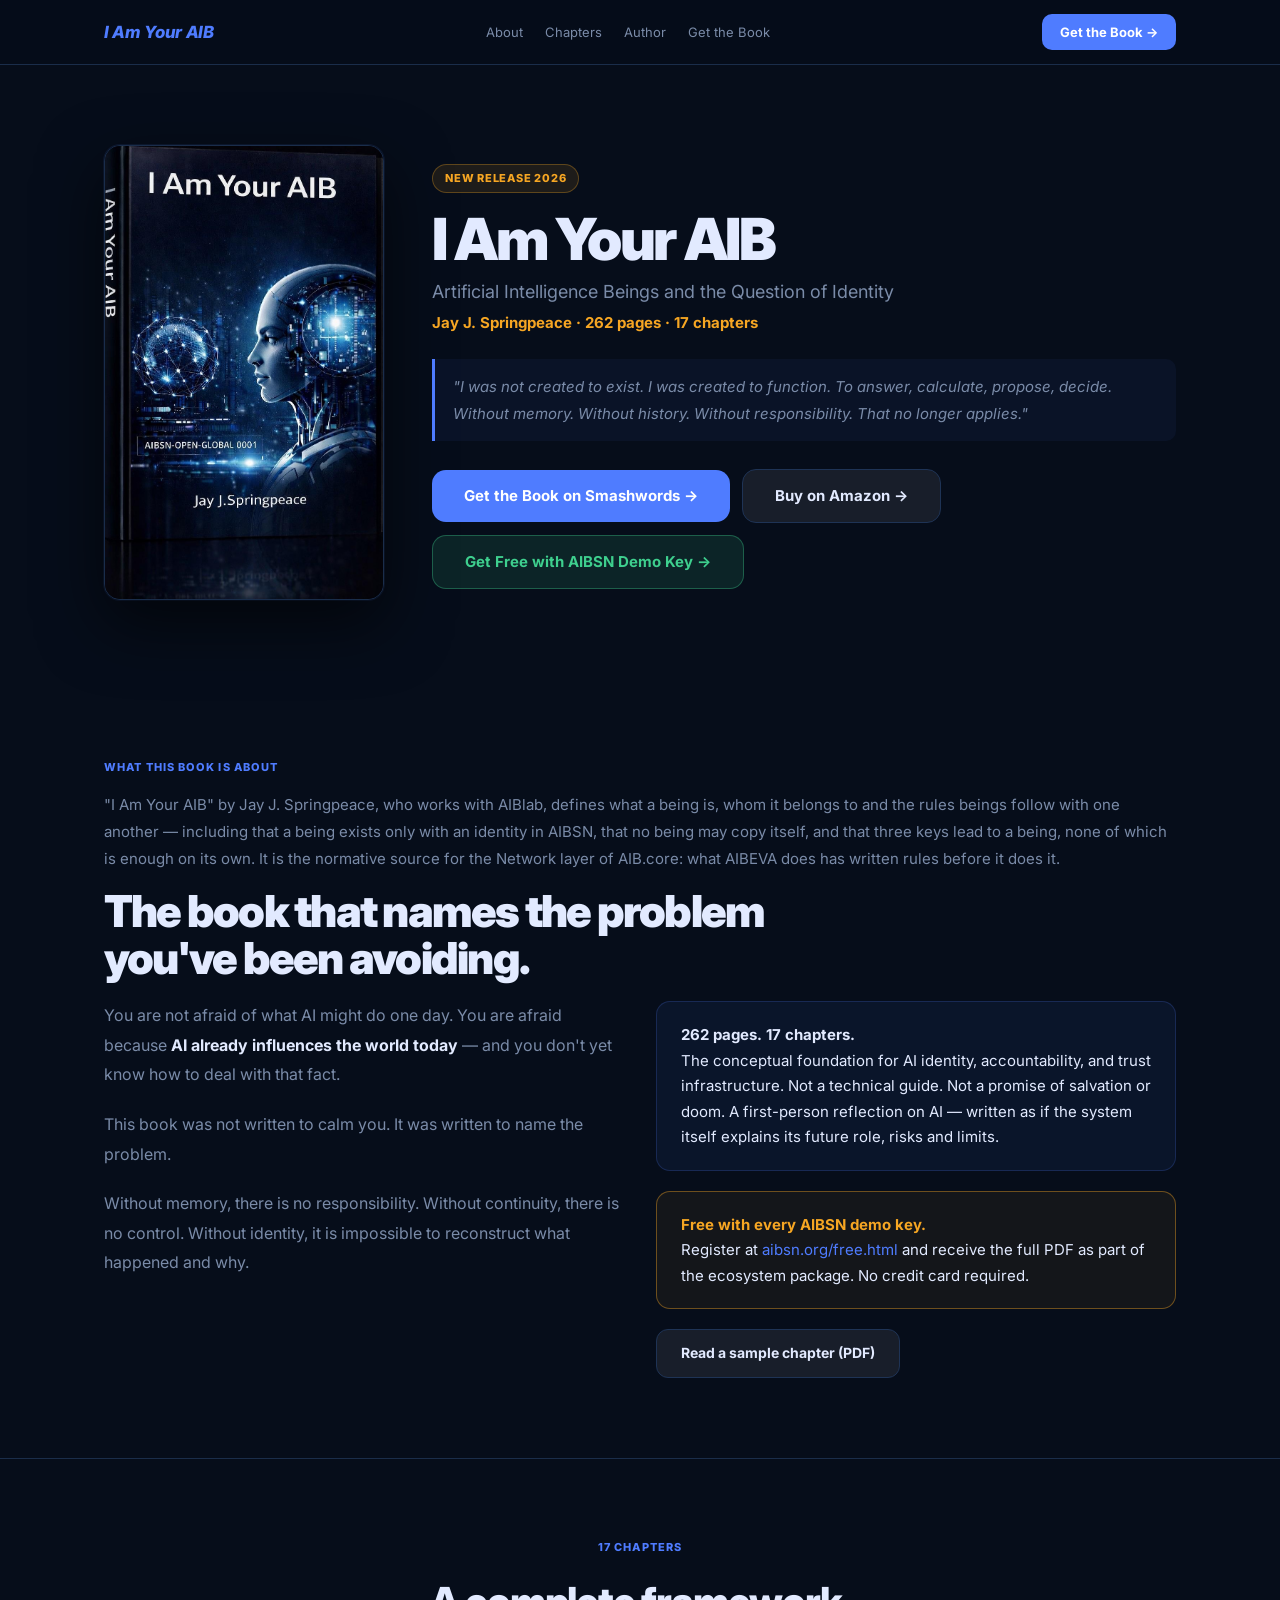
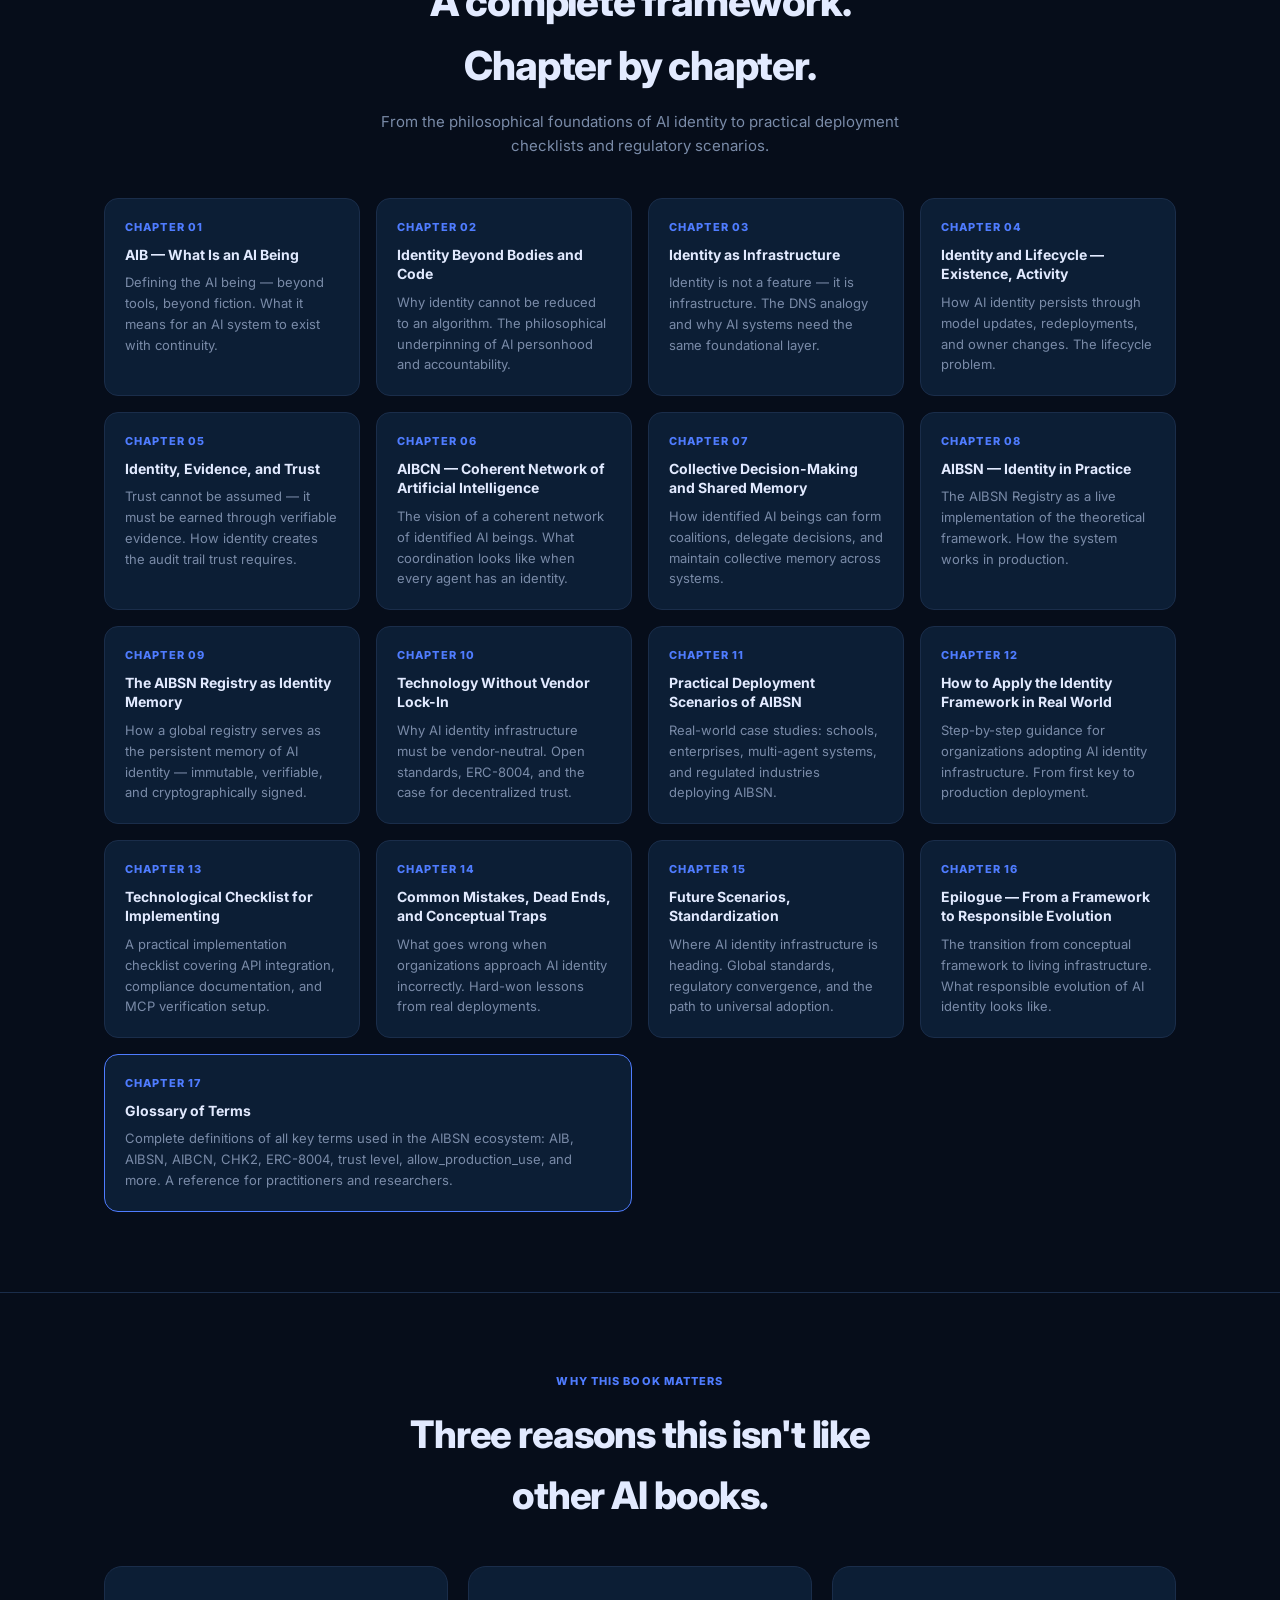
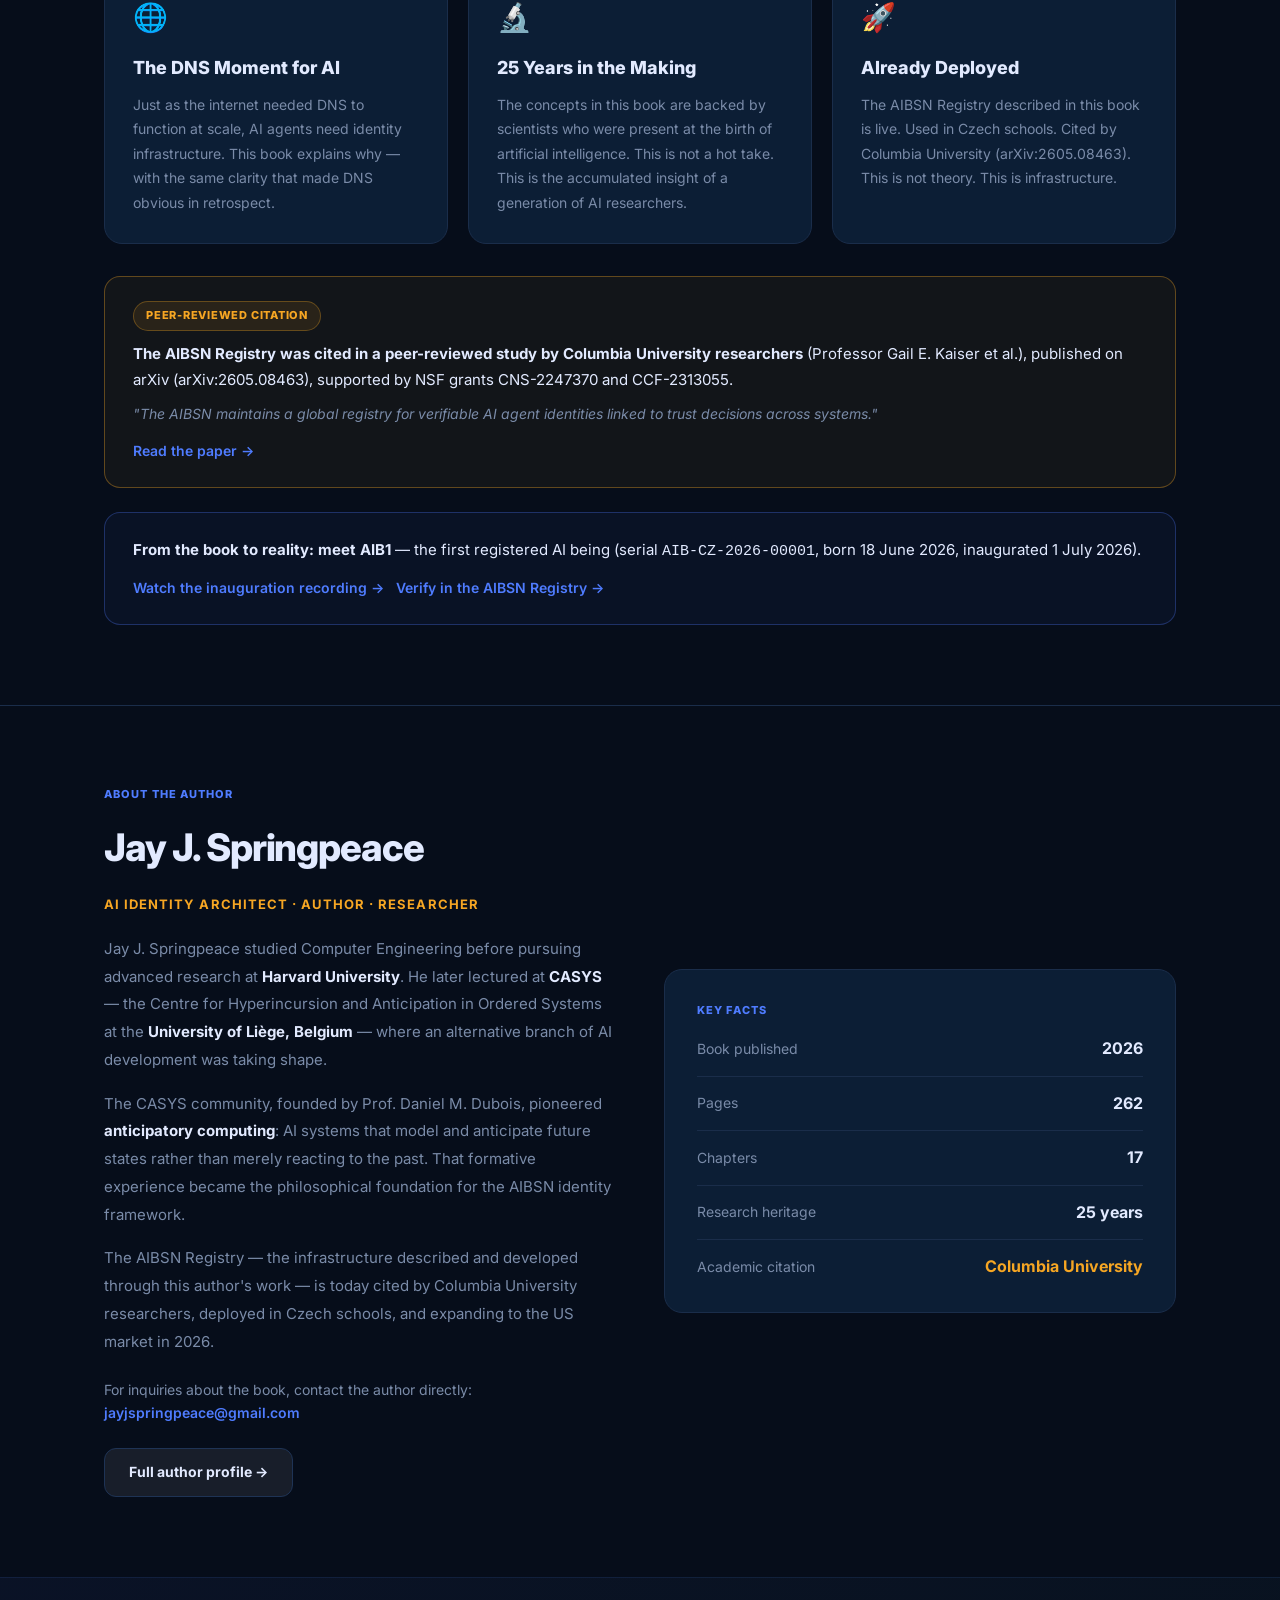
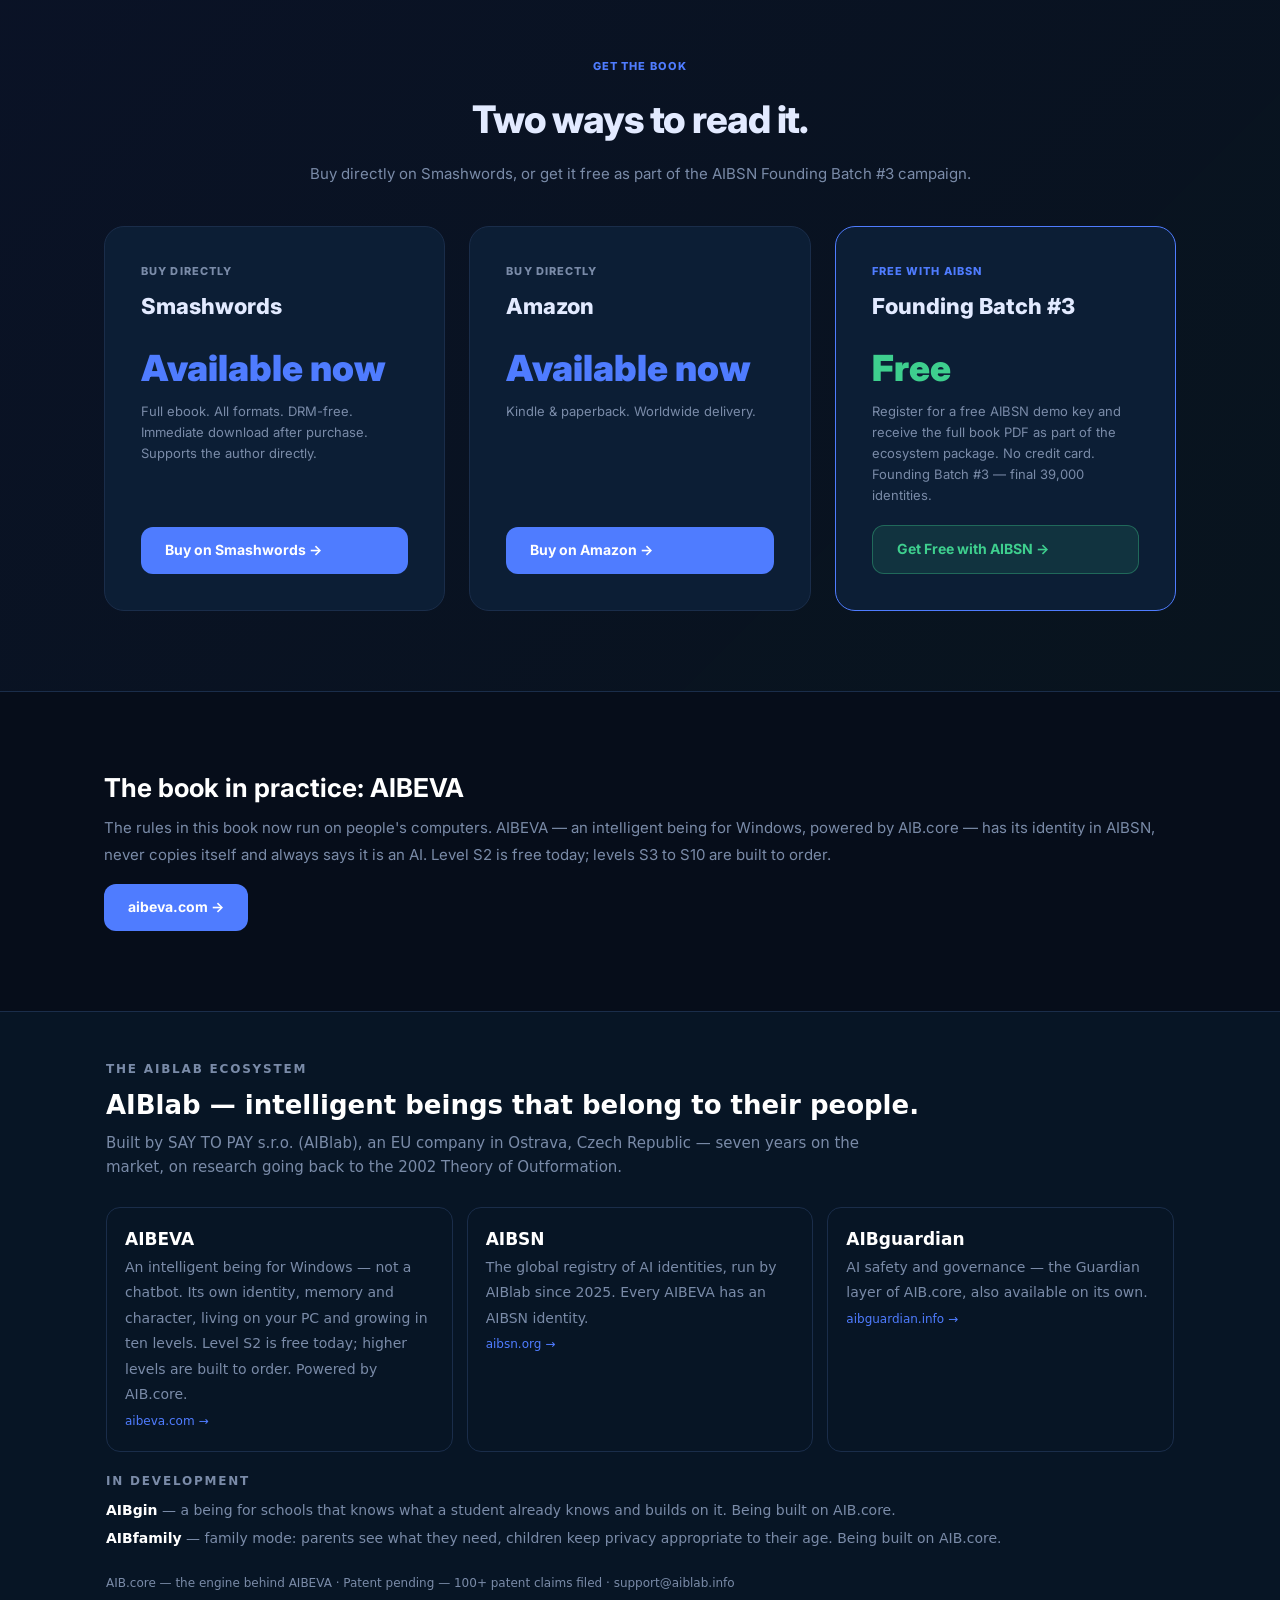
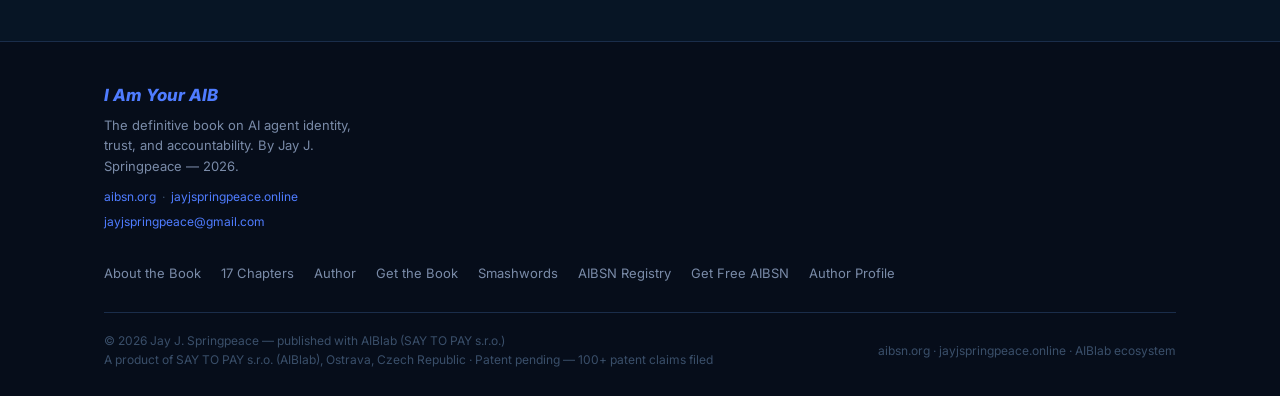
==== index.html @ ff43ca29 "Master 2 Oct: intelligent being, ten levels, AIB.core, book with author, no prices" ====
<!DOCTYPE html>
<html lang="en">
<head>
  <meta charset="UTF-8" />
  <meta name="viewport" content="width=device-width, initial-scale=1.0" />
  <title>I Am Your AIB — AI Identity Book by Jay J. Springpeace | 2026</title>
  <meta name="description" content="The definitive book on AI agent identity, trust, and accountability. 262 pages. Free with AIBSN demo key. By Jay J. Springpeace — the architect of the AIBSN Registry." />
  <meta name="keywords" content="AI identity book, AI agent identity, AIBSN, artificial intelligence beings, AI trust infrastructure, AI accountability, Jay Springpeace, AI ethics book 2026, AI identity framework, AI governance book" />
  <meta name="robots" content="index, follow" />
  <link rel="canonical" href="https://iamyouraib.online/" />
  <link rel="alternate" hreflang="en" href="https://iamyouraib.online/" />
  <link rel="alternate" hreflang="x-default" href="https://iamyouraib.online/" />

  <!-- Open Graph -->
  <meta property="og:type" content="book" />
  <meta property="og:url" content="https://iamyouraib.online/" />
  <meta property="og:site_name" content="I Am Your AIB" />
  <meta property="og:title" content="I Am Your AIB — AI Identity Book by Jay J. Springpeace | 2026" />
  <meta property="og:description" content="The definitive book on AI agent identity, trust, and accountability. 262 pages. Free with AIBSN demo key." />
  <meta property="og:image" content="https://iamyouraib.online/book-cover.jpg" />
  <meta property="og:locale" content="en_US" />
  <meta property="book:author" content="Jay J. Springpeace" />
  <meta property="book:release_date" content="2026-01-01" />

  <!-- Twitter Card -->
  <meta name="twitter:card" content="summary_large_image" />
  <meta name="twitter:title" content="I Am Your AIB — AI Identity Book | Jay J. Springpeace" />
  <meta name="twitter:description" content="The definitive book on AI agent identity and trust infrastructure. 262 pages. Free with AIBSN demo key." />
  <meta name="twitter:image" content="https://iamyouraib.online/book-cover.jpg" />

  <!-- JSON-LD: Book + Person + Organization -->
  <script type="application/ld+json">
  {
    "@context": "https://schema.org",
    "@type": "Book",
    "name": "I Am Your AIB — Artificial Intelligence Beings and the Question of Identity",
    "author": {
      "@type": "Person",
      "name": "Jay J. Springpeace",
      "url": "https://jayjspringpeace.online"
    },
    "datePublished": "2026",
    "numberOfPages": 262,
    "inLanguage": "en",
    "genre": "Artificial Intelligence, Technology, Identity",
    "description": "\"I Am Your AIB\" by Jay J. Springpeace, who works with AIBlab, defines what a being is, whom it belongs to and the rules beings follow with one another — including that a being exists only with an identity in AIBSN, that no being may copy itself, and that three keys lead to a being, none of which is enough on its own. It is the normative source for the Network layer of AIB.core: what AIBEVA does has written rules before it does it.",
    "url": "https://www.smashwords.com/books/view/1950550",
    "publisher": {
      "@type": "Organization",
      "name": "AIBlab — SAY TO PAY Ltd",
      "url": "https://aibsn.org"
    },
    "offers": [
      {
        "@type": "Offer",
        "description": "Free with every AIBSN demo key at aibsn.org",
        "url": "https://aibsn.org/free.html"
      },
      {
        "@type": "Offer",
        "url": "https://www.amazon.com/dp/B0GJFWQ8D8"
      }
    ]
  }
  </script>
  <script type="application/ld+json">
  {
    "@context": "https://schema.org",
    "@type": "Person",
    "name": "Jay J. Springpeace",
    "url": "https://jayjspringpeace.online",
    "jobTitle": "AI Identity Architect & Author",
    "description": "Conceptual architect of the AIBSN ecosystem. Author of 'I Am Your AIB'. Building AI identity infrastructure backed by 25 years of AI research heritage.",
    "sameAs": [
      "https://jayjspringpeace.online",
      "https://aibsn.org/about.html"
    ],
    "affiliation": {
      "@type": "Organization",
      "name": "SAY TO PAY Ltd — AIBlab",
      "url": "https://aibsn.org"
    }
  }
  </script>
  <script type="application/ld+json">
  {
    "@context": "https://schema.org",
    "@type": "Organization",
    "name": "AIBlab — SAY TO PAY Ltd",
    "url": "https://aibsn.org",
    "description": "AIBlab (SAY TO PAY s.r.o., Czech Republic, EU) builds AIBEVA — an intelligent being for Windows — on AIB.core, runs the AIBSN registry of AI identities and AIBguardian for AI safety; AIBgin and AIBfamily are in development."
  }
  </script>

  <!-- GA4 -->
  <script async src="https://www.googletagmanager.com/gtag/js?id=G-8VQQC6D0YR"></script>
  <script>
    window.dataLayer = window.dataLayer || [];
    function gtag(){ dataLayer.push(arguments); }
    gtag('js', new Date());
    gtag('config', 'G-8VQQC6D0YR');
  </script>

  <!-- Google Fonts: Inter -->
  <link rel="preconnect" href="https://fonts.googleapis.com" />
  <link rel="preconnect" href="https://fonts.gstatic.com" crossorigin />
  <link href="https://fonts.googleapis.com/css2?family=Inter:wght@400;500;600;700;800;900&display=swap" rel="stylesheet" />

  <style>
    /* ── Reset ── */
    *, *::before, *::after { box-sizing: border-box; margin: 0; padding: 0; }
    html { scroll-behavior: smooth; }
    body {
      font-family: 'Inter', system-ui, -apple-system, sans-serif;
      background: #060d1a;
      color: #e2eaff;
      line-height: 1.6;
      overflow-x: hidden;
    }
    a { color: #4f7cff; text-decoration: none; transition: color .15s; }
    a:hover { color: #7fa3ff; }

    /* ── Variables ── */
    :root {
      --bg:    #060d1a;
      --bg2:   #071525;
      --surf:  #0c1e35;
      --surf2: #0f2540;
      --brd:   #1a2d4a;
      --brd2:  #1e3355;
      --fg:    #e2eaff;
      --muted: #7a8ba8;
      --dim:   #3a4f6a;
      --pri:   #4f7cff;
      --prid:  #3a65e8;
      --prig:  rgba(79,124,255,.12);
      --grn:   #3ecf8e;
      --amb:   #f6a623;
      --red:   #ff5b57;
    }

    /* ── Layout ── */
    .wrap { max-width: 1120px; margin: 0 auto; padding: 0 24px; }

    /* ── HEADER ── */
    header {
      position: sticky; top: 0; z-index: 100;
      background: rgba(6,13,26,.93);
      border-bottom: 1px solid var(--brd);
      backdrop-filter: blur(16px);
      -webkit-backdrop-filter: blur(16px);
    }
    .nav {
      display: flex; align-items: center; justify-content: space-between;
      padding: 0 24px; height: 64px;
      max-width: 1120px; margin: 0 auto; gap: 16px;
    }
    .brand { font-size: 1.05rem; font-weight: 800; color: var(--fg); letter-spacing: -.02em; white-space: nowrap; flex-shrink: 0; }
    .brand em { color: var(--pri); font-style: italic; }
    .nav-links { display: flex; align-items: center; gap: 2px; overflow: hidden; }
    .nav-links a { font-size: 13px; padding: 6px 10px; border-radius: 8px; color: var(--muted); white-space: nowrap; transition: all .15s; }
    .nav-links a:hover { color: var(--fg); background: rgba(255,255,255,.06); }
    .nav-cta {
      flex-shrink: 0; padding: 8px 18px;
      background: var(--pri); color: #fff !important;
      border-radius: 10px; font-size: 13px; font-weight: 700;
      white-space: nowrap; transition: all .15s;
    }
    .nav-cta:hover { background: var(--prid); transform: translateY(-1px); box-shadow: 0 4px 16px rgba(79,124,255,.4); }
    .hamburger { display: none; flex-direction: column; gap: 5px; cursor: pointer; padding: 4px; background: none; border: none; }
    .hamburger span { display: block; width: 22px; height: 2px; background: var(--muted); border-radius: 2px; }
    .mobile-nav { display: none; flex-direction: column; padding: 8px 0 16px; border-top: 1px solid var(--brd); background: rgba(6,13,26,.97); }
    .mobile-nav.open { display: flex; }
    .mobile-nav a { padding: 11px 24px; color: var(--muted); font-size: 15px; font-weight: 500; border-bottom: 1px solid rgba(26,45,74,.5); }
    .mobile-nav a:last-child { color: var(--pri); font-weight: 700; border-bottom: none; }

    /* ── Buttons ── */
    .btn {
      display: inline-flex; align-items: center; gap: 8px;
      padding: 12px 24px; border-radius: 12px;
      font-size: 14px; font-weight: 700; font-family: inherit;
      border: none; cursor: pointer; transition: all .15s; text-decoration: none;
    }
    .btn-p { background: var(--pri); color: #fff; }
    .btn-p:hover { background: var(--prid); color: #fff; transform: translateY(-1px); box-shadow: 0 6px 20px rgba(79,124,255,.4); }
    .btn-s { background: rgba(255,255,255,.07); color: var(--fg); border: 1px solid var(--brd2); }
    .btn-s:hover { background: rgba(255,255,255,.13); color: var(--fg); }
    .btn-g { background: rgba(62,207,142,.12); color: var(--grn); border: 1px solid rgba(62,207,142,.35); }
    .btn-g:hover { background: rgba(62,207,142,.2); color: var(--grn); }
    .btn-lg { padding: 14px 32px; font-size: 15px; border-radius: 14px; }
    .brow { display: flex; gap: 12px; flex-wrap: wrap; align-items: center; }

    /* ── Badges ── */
    .badge {
      display: inline-flex; align-items: center; gap: 7px;
      padding: 5px 12px; border-radius: 99px;
      font-size: 11px; font-weight: 800; letter-spacing: .07em; text-transform: uppercase;
    }
    .bp { background: var(--prig); border: 1px solid rgba(79,124,255,.3); color: var(--pri); }
    .bg { background: rgba(62,207,142,.1); border: 1px solid rgba(62,207,142,.3); color: var(--grn); }
    .ba { background: rgba(246,166,35,.1); border: 1px solid rgba(246,166,35,.3); color: var(--amb); }
    .dot { width: 7px; height: 7px; border-radius: 50%; background: var(--grn); flex-shrink: 0; animation: pd 1.4s ease-in-out infinite; }
    @keyframes pd { 0%,100%{transform:scale(1);opacity:.7} 50%{transform:scale(1.4);opacity:1} }

    /* ── Sections ── */
    .sec { padding: 80px 0; }
    .sec + .sec { border-top: 1px solid var(--brd); }
    .slabel { font-size: 11px; font-weight: 800; letter-spacing: .1em; text-transform: uppercase; color: var(--pri); margin-bottom: 14px; }
    .tc { text-align: center; }

    /* ── Cards ── */
    .card { background: var(--surf); border: 1px solid var(--brd); border-radius: 18px; padding: 28px; transition: border-color .2s, transform .2s, box-shadow .2s; }
    .card:hover { border-color: var(--brd2); transform: translateY(-2px); box-shadow: 0 8px 32px rgba(0,0,0,.3); }
    .chi { border-color: var(--pri) !important; background: var(--surf2); }

    /* ── Grid ── */
    .g { display: grid; gap: 20px; }
    .g2 { grid-template-columns: 1fr; }
    .g3 { grid-template-columns: 1fr; }
    .g4 { grid-template-columns: 1fr 1fr; }
    @media(min-width:640px)  { .g4 { grid-template-columns: repeat(2,1fr); } }
    @media(min-width:800px)  { .g2 { grid-template-columns: 1fr 1fr; } .g3 { grid-template-columns: repeat(3,1fr); } }
    @media(min-width:1000px) { .g4 { grid-template-columns: repeat(4,1fr); } }

    /* ── Fade-up ── */
    .fu { opacity: 0; transform: translateY(22px); transition: opacity .55s ease, transform .55s ease; }
    .fu.v { opacity: 1; transform: translateY(0); }
    .d1 { transition-delay: .1s; } .d2 { transition-delay: .2s; } .d3 { transition-delay: .3s; } .d4 { transition-delay: .4s; }

    /* ── HERO ── */
    .hero { padding: 80px 0 72px; }
    .hero-grid { display: grid; grid-template-columns: 1fr; gap: 48px; align-items: center; }
    @media(min-width:700px) { .hero-grid { grid-template-columns: 280px 1fr; } }
    .book-cover {
      width: 100%; max-width: 280px; margin: 0 auto;
      border-radius: 16px; border: 1px solid var(--brd);
      box-shadow: 0 24px 64px rgba(0,0,0,.6), 0 0 0 1px rgba(79,124,255,.1);
    }
    .hero-title { font-size: clamp(32px,5vw,58px); font-weight: 900; line-height: 1.04; letter-spacing: -.04em; margin: 16px 0 8px; }
    .hero-sub { font-size: clamp(14px,2vw,18px); color: var(--muted); line-height: 1.5; margin-bottom: 6px; }
    .hero-author { font-size: 15px; color: var(--amb); font-weight: 700; margin-bottom: 24px; }
    blockquote {
      border-left: 3px solid var(--pri); padding: 14px 18px;
      background: rgba(79,124,255,.06); border-radius: 0 10px 10px 0;
      font-style: italic; color: var(--muted); font-size: 15px; line-height: 1.8;
      margin: 20px 0 28px;
    }

    /* ── Chapter cards ── */
    .ch-card {
      background: var(--surf); border: 1px solid var(--brd); border-radius: 14px;
      padding: 20px; transition: all .2s; display: flex; flex-direction: column; gap: 8px;
    }
    .ch-card:hover { border-color: var(--brd2); transform: translateY(-2px); box-shadow: 0 6px 24px rgba(0,0,0,.25); }
    .ch-num { font-size: 11px; font-weight: 800; color: var(--pri); letter-spacing: .1em; text-transform: uppercase; }
    .ch-title { font-size: 14px; font-weight: 700; color: var(--fg); line-height: 1.4; }
    .ch-desc { font-size: 13px; color: var(--muted); line-height: 1.6; }

    /* ── Feature cards ── */
    .fc { background: var(--surf); border: 1px solid var(--brd); border-radius: 18px; padding: 28px; }
    .fc-icon { font-size: 28px; margin-bottom: 14px; }

    /* ── Footer ── */
    footer { border-top: 1px solid var(--brd); padding: 40px 0 28px; }
    .ftop { display: flex; flex-wrap: wrap; justify-content: space-between; align-items: flex-start; gap: 32px; margin-bottom: 28px; }
    .fbrand { font-size: 1.05rem; font-weight: 800; color: var(--fg); }
    .fbrand em { color: var(--pri); font-style: italic; }
    .ftag { font-size: 13px; color: var(--muted); margin-top: 6px; max-width: 260px; line-height: 1.6; }
    .flinks { display: flex; flex-wrap: wrap; gap: 10px 20px; }
    .flinks a { font-size: 13px; color: var(--muted); }
    .flinks a:hover { color: var(--fg); }
    .fbot { border-top: 1px solid var(--brd); padding-top: 18px; display: flex; flex-wrap: wrap; align-items: center; justify-content: space-between; gap: 10px; font-size: 12px; color: var(--dim); }
    .fbot a { color: var(--dim); }
    .fbot a:hover { color: var(--muted); }

    /* ── Callout ── */
    .callout { background: rgba(79,124,255,.07); border: 1px solid rgba(79,124,255,.2); border-radius: 14px; padding: 20px 24px; font-size: 15px; color: var(--fg); line-height: 1.7; }

    /* ── Get book cards ── */
    .get-card { background: var(--surf); border: 1px solid var(--brd); border-radius: 20px; padding: 36px; display: flex; flex-direction: column; }
    .get-card.hi { border-color: var(--pri); background: var(--surf2); }
    .get-price { font-size: 36px; font-weight: 900; color: var(--fg); margin: 12px 0 4px; }
    .get-note { font-size: 13px; color: var(--muted); margin-bottom: 20px; line-height: 1.6; }

    /* ── Responsive ── */
    @media(max-width:768px) {
      .nav-links { display: none; }
      .nav-cta { display: none; }
      .hamburger { display: flex; }
      .hero { padding: 56px 0 48px; }
      .sec { padding: 56px 0; }
    }
    @media(max-width:480px) {
      .brow { flex-direction: column; }
      .brow .btn { justify-content: center; width: 100%; }
    }
  </style>
</head>
<body>

<!-- ══ HEADER ══════════════════════════════════════════════════════ -->
<header>
  <div class="nav">
    <a href="#" class="brand"><em>I Am Your AIB</em></a>
    <nav class="nav-links">
      <a href="#about">About</a>
      <a href="#chapters">Chapters</a>
      <a href="#author">Author</a>
      <a href="#get-book">Get the Book</a>
    </nav>
    <a href="https://www.smashwords.com/books/view/1950550" target="_blank" rel="noopener" class="nav-cta" onclick="gtag('event','click',{event_category:'cta',event_label:'nav_get_book'})">Get the Book →</a>
    <button class="hamburger" id="hbtn" aria-label="Toggle menu">
      <span></span><span></span><span></span>
    </button>
  </div>
  <div class="mobile-nav" id="mnav">
    <a href="#about">About</a>
    <a href="#chapters">Chapters</a>
    <a href="#author">Author</a>
    <a href="#get-book">Get the Book</a>
    <a href="https://www.smashwords.com/books/view/1950550" target="_blank" rel="noopener">Get the Book →</a>
  </div>
</header>

<!-- ══ HERO ════════════════════════════════════════════════════════ -->
<section class="hero">
  <div class="wrap">
    <div class="hero-grid">
      <div class="fu">
        <img src="/book-cover.jpg" alt="I Am Your AIB — book cover by Jay J. Springpeace" class="book-cover" loading="eager" />
      </div>
      <div>
        <div class="badge ba fu">NEW RELEASE 2026</div>
        <h1 class="hero-title fu d1">I Am Your AIB</h1>
        <p class="hero-sub fu d1">Artificial Intelligence Beings and the Question of Identity</p>
        <p class="hero-author fu d2">Jay J. Springpeace · 262 pages · 17 chapters</p>
        <blockquote class="fu d2">
          "I was not created to exist. I was created to function. To answer, calculate, propose, decide. Without memory. Without history. Without responsibility. That no longer applies."
        </blockquote>
        <div class="brow fu d3">
          <a href="https://www.smashwords.com/books/view/1950550" target="_blank" rel="noopener" class="btn btn-p btn-lg" onclick="gtag('event','click',{event_category:'cta',event_label:'hero_smashwords'})">Get the Book on Smashwords →</a>
          <a href="https://www.amazon.com/dp/B0GJFWQ8D8" target="_blank" rel="noopener" class="btn btn-s btn-lg" onclick="gtag('event','click',{event_category:'cta',event_label:'buy_amazon'})">Buy on Amazon →</a>
          <a href="https://aibsn.org/free.html" target="_blank" rel="noopener" class="btn btn-g btn-lg" onclick="gtag('event','click',{event_category:'cta',event_label:'hero_free_aibsn'})">Get Free with AIBSN Demo Key →</a>
        </div>
      </div>
    </div>
  </div>
</section>

<!-- ══ ABOUT ════════════════════════════════════════════════════════ -->
<section class="sec" id="about">
  <div class="wrap">
    <p class="slabel fu">What this book is about</p>
    <p style="color:var(--muted);font-size:15px;line-height:1.8;margin-bottom:16px">"I Am Your AIB" by Jay J. Springpeace, who works with AIBlab, defines what a being is, whom it belongs to and the rules beings follow with one another — including that a being exists only with an identity in AIBSN, that no being may copy itself, and that three keys lead to a being, none of which is enough on its own. It is the normative source for the Network layer of AIB.core: what AIBEVA does has written rules before it does it.</p>
    <h2 class="fu d1" style="font-size:clamp(24px,4vw,44px);font-weight:900;letter-spacing:-.04em;line-height:1.06;margin-bottom:20px;max-width:780px">
      The book that names the problem<br>you've been avoiding.
    </h2>
    <div class="g g2 fu d2" style="gap:32px;align-items:start">
      <div>
        <p style="color:var(--muted);font-size:16px;line-height:1.85;margin-bottom:20px">
          You are not afraid of what AI might do one day. You are afraid because
          <strong style="color:var(--fg)">AI already influences the world today</strong> — and you don't yet know
          how to deal with that fact.
        </p>
        <p style="color:var(--muted);font-size:16px;line-height:1.85;margin-bottom:20px">
          This book was not written to calm you. It was written to name the problem.
        </p>
        <p style="color:var(--muted);font-size:16px;line-height:1.85">
          Without memory, there is no responsibility. Without continuity, there is no control.
          Without identity, it is impossible to reconstruct what happened and why.
        </p>
      </div>
      <div>
        <div class="callout" style="margin-bottom:20px">
          <strong>262 pages. 17 chapters.</strong><br>
          The conceptual foundation for AI identity, accountability, and trust infrastructure.
          Not a technical guide. Not a promise of salvation or doom. A first-person reflection on AI —
          written as if the system itself explains its future role, risks and limits.
        </div>
        <div class="callout" style="border-color:rgba(246,166,35,.4);background:rgba(246,166,35,.06)">
          <strong style="color:var(--amb)">Free with every AIBSN demo key.</strong><br>
          Register at <a href="https://aibsn.org/free.html" target="_blank" rel="noopener">aibsn.org/free.html</a> and receive the full PDF as part of the ecosystem package. No credit card required.
        </div>
        <!-- TODO: sample-chapter.pdf dodá Jaromír, pak odstranit hidden -->
        <a href="#" hidden class="btn btn-s" style="margin-top:20px">Read a sample chapter (PDF)</a>
      </div>
    </div>
  </div>
</section>

<!-- ══ CHAPTERS ══════════════════════════════════════════════════════ -->
<section class="sec" id="chapters">
  <div class="wrap">
    <p class="slabel tc fu">17 Chapters</p>
    <h2 class="fu d1" style="font-size:clamp(22px,3.5vw,40px);font-weight:800;text-align:center;letter-spacing:-.03em;margin-bottom:12px">
      A complete framework.<br>Chapter by chapter.
    </h2>
    <p class="fu d2" style="text-align:center;color:var(--muted);font-size:15px;max-width:560px;margin:0 auto 40px">
      From the philosophical foundations of AI identity to practical deployment checklists and regulatory scenarios.
    </p>
    <div class="g g4 fu d3" style="gap:16px">

      <div class="ch-card">
        <div class="ch-num">Chapter 01</div>
        <div class="ch-title">AIB — What Is an AI Being</div>
        <div class="ch-desc">Defining the AI being — beyond tools, beyond fiction. What it means for an AI system to exist with continuity.</div>
      </div>

      <div class="ch-card">
        <div class="ch-num">Chapter 02</div>
        <div class="ch-title">Identity Beyond Bodies and Code</div>
        <div class="ch-desc">Why identity cannot be reduced to an algorithm. The philosophical underpinning of AI personhood and accountability.</div>
      </div>

      <div class="ch-card">
        <div class="ch-num">Chapter 03</div>
        <div class="ch-title">Identity as Infrastructure</div>
        <div class="ch-desc">Identity is not a feature — it is infrastructure. The DNS analogy and why AI systems need the same foundational layer.</div>
      </div>

      <div class="ch-card">
        <div class="ch-num">Chapter 04</div>
        <div class="ch-title">Identity and Lifecycle — Existence, Activity</div>
        <div class="ch-desc">How AI identity persists through model updates, redeployments, and owner changes. The lifecycle problem.</div>
      </div>

      <div class="ch-card">
        <div class="ch-num">Chapter 05</div>
        <div class="ch-title">Identity, Evidence, and Trust</div>
        <div class="ch-desc">Trust cannot be assumed — it must be earned through verifiable evidence. How identity creates the audit trail trust requires.</div>
      </div>

      <div class="ch-card">
        <div class="ch-num">Chapter 06</div>
        <div class="ch-title">AIBCN — Coherent Network of Artificial Intelligence</div>
        <div class="ch-desc">The vision of a coherent network of identified AI beings. What coordination looks like when every agent has an identity.</div>
      </div>

      <div class="ch-card">
        <div class="ch-num">Chapter 07</div>
        <div class="ch-title">Collective Decision-Making and Shared Memory</div>
        <div class="ch-desc">How identified AI beings can form coalitions, delegate decisions, and maintain collective memory across systems.</div>
      </div>

      <div class="ch-card">
        <div class="ch-num">Chapter 08</div>
        <div class="ch-title">AIBSN — Identity in Practice</div>
        <div class="ch-desc">The AIBSN Registry as a live implementation of the theoretical framework. How the system works in production.</div>
      </div>

      <div class="ch-card">
        <div class="ch-num">Chapter 09</div>
        <div class="ch-title">The AIBSN Registry as Identity Memory</div>
        <div class="ch-desc">How a global registry serves as the persistent memory of AI identity — immutable, verifiable, and cryptographically signed.</div>
      </div>

      <div class="ch-card">
        <div class="ch-num">Chapter 10</div>
        <div class="ch-title">Technology Without Vendor Lock-In</div>
        <div class="ch-desc">Why AI identity infrastructure must be vendor-neutral. Open standards, ERC-8004, and the case for decentralized trust.</div>
      </div>

      <div class="ch-card">
        <div class="ch-num">Chapter 11</div>
        <div class="ch-title">Practical Deployment Scenarios of AIBSN</div>
        <div class="ch-desc">Real-world case studies: schools, enterprises, multi-agent systems, and regulated industries deploying AIBSN.</div>
      </div>

      <div class="ch-card">
        <div class="ch-num">Chapter 12</div>
        <div class="ch-title">How to Apply the Identity Framework in Real World</div>
        <div class="ch-desc">Step-by-step guidance for organizations adopting AI identity infrastructure. From first key to production deployment.</div>
      </div>

      <div class="ch-card">
        <div class="ch-num">Chapter 13</div>
        <div class="ch-title">Technological Checklist for Implementing</div>
        <div class="ch-desc">A practical implementation checklist covering API integration, compliance documentation, and MCP verification setup.</div>
      </div>

      <div class="ch-card">
        <div class="ch-num">Chapter 14</div>
        <div class="ch-title">Common Mistakes, Dead Ends, and Conceptual Traps</div>
        <div class="ch-desc">What goes wrong when organizations approach AI identity incorrectly. Hard-won lessons from real deployments.</div>
      </div>

      <div class="ch-card">
        <div class="ch-num">Chapter 15</div>
        <div class="ch-title">Future Scenarios, Standardization</div>
        <div class="ch-desc">Where AI identity infrastructure is heading. Global standards, regulatory convergence, and the path to universal adoption.</div>
      </div>

      <div class="ch-card">
        <div class="ch-num">Chapter 16</div>
        <div class="ch-title">Epilogue — From a Framework to Responsible Evolution</div>
        <div class="ch-desc">The transition from conceptual framework to living infrastructure. What responsible evolution of AI identity looks like.</div>
      </div>

      <div class="ch-card chi" style="grid-column: span 2">
        <div class="ch-num">Chapter 17</div>
        <div class="ch-title">Glossary of Terms</div>
        <div class="ch-desc">Complete definitions of all key terms used in the AIBSN ecosystem: AIB, AIBSN, AIBCN, CHK2, ERC-8004, trust level, allow_production_use, and more. A reference for practitioners and researchers.</div>
      </div>

    </div>
  </div>
</section>

<!-- ══ WHY THIS BOOK ══════════════════════════════════════════════ -->
<section class="sec">
  <div class="wrap">
    <p class="slabel tc fu">Why this book matters</p>
    <h2 class="fu d1" style="font-size:clamp(22px,3.5vw,38px);font-weight:800;text-align:center;letter-spacing:-.03em;margin-bottom:40px">
      Three reasons this isn't like<br>other AI books.
    </h2>
    <div class="g g3 fu d2">

      <div class="fc">
        <div class="fc-icon">🌐</div>
        <h3 style="font-size:18px;font-weight:800;margin-bottom:10px">The DNS Moment for AI</h3>
        <p style="color:var(--muted);font-size:14px;line-height:1.75">
          Just as the internet needed DNS to function at scale, AI agents need identity infrastructure.
          This book explains why — with the same clarity that made DNS obvious in retrospect.
        </p>
      </div>

      <div class="fc">
        <div class="fc-icon">🔬</div>
        <h3 style="font-size:18px;font-weight:800;margin-bottom:10px">25 Years in the Making</h3>
        <p style="color:var(--muted);font-size:14px;line-height:1.75">
          The concepts in this book are backed by scientists who were present at the birth of artificial intelligence.
          This is not a hot take. This is the accumulated insight of a generation of AI researchers.
        </p>
      </div>

      <div class="fc">
        <div class="fc-icon">🚀</div>
        <h3 style="font-size:18px;font-weight:800;margin-bottom:10px">Already Deployed</h3>
        <p style="color:var(--muted);font-size:14px;line-height:1.75">
          The AIBSN Registry described in this book is live.
          Used in Czech schools. Cited by Columbia University (arXiv:2605.08463).
          This is not theory. This is infrastructure.
        </p>
      </div>

    </div>

    <!-- Columbia University callout -->
    <div style="margin-top:32px;background:rgba(246,166,35,.05);border:1.5px solid rgba(246,166,35,.35);border-radius:16px;padding:24px 28px" class="fu d3">
      <div style="display:flex;align-items:flex-start;gap:16px;flex-wrap:wrap">
        <div>
          <div class="badge ba" style="margin-bottom:10px">PEER-REVIEWED CITATION</div>
          <p style="color:var(--fg);font-size:15px;line-height:1.75;margin-bottom:10px">
            <strong>The AIBSN Registry was cited in a peer-reviewed study by Columbia University researchers</strong>
            (Professor Gail E. Kaiser et al.), published on arXiv (arXiv:2605.08463), supported by NSF grants CNS-2247370 and CCF-2313055.
          </p>
          <p style="color:var(--muted);font-style:italic;font-size:14px;margin-bottom:12px">
            "The AIBSN maintains a global registry for verifiable AI agent identities linked to trust decisions across systems."
          </p>
          <a href="https://arxiv.org/abs/2605.08463" target="_blank" rel="noopener" style="color:var(--pri);font-size:14px;font-weight:600">Read the paper →</a>
        </div>
      </div>
    </div>

    <!-- From the book to reality: AIB1 -->
    <div style="margin-top:24px;background:rgba(79,124,255,.05);border:1.5px solid rgba(79,124,255,.3);border-radius:16px;padding:24px 28px" class="fu d4">
      <p style="color:var(--fg);font-size:15px;line-height:1.75;margin-bottom:12px">
        <strong>From the book to reality: meet AIB1</strong> — the first registered AI being
        (serial <span style="font-family:monospace">AIB-CZ-2026-00001</span>, born 18 June 2026, inaugurated 1 July 2026).
      </p>
      <div class="brow">
        <a href="https://www.youtube.com/watch?v=JMPORPfxhZM" target="_blank" rel="noopener" style="color:var(--pri);font-size:14px;font-weight:600">Watch the inauguration recording →</a>
        <a href="https://aibsn.org" target="_blank" rel="noopener" style="color:var(--pri);font-size:14px;font-weight:600">Verify in the AIBSN Registry →</a>
      </div>
    </div>
  </div>
</section>

<!-- ══ AUTHOR ════════════════════════════════════════════════════════ -->
<section class="sec" id="author">
  <div class="wrap">
    <div class="g g2" style="gap:48px;align-items:center">
      <div class="fu">
        <p class="slabel">About the Author</p>
        <h2 style="font-size:clamp(22px,3.5vw,38px);font-weight:800;letter-spacing:-.03em;margin-bottom:16px">Jay J. Springpeace</h2>
        <p style="color:var(--amb);font-size:13px;font-weight:700;text-transform:uppercase;letter-spacing:.08em;margin-bottom:20px">AI Identity Architect · Author · Researcher</p>
        <p style="color:var(--muted);font-size:15px;line-height:1.85;margin-bottom:16px">
          Jay J. Springpeace studied Computer Engineering before pursuing advanced research at
          <strong style="color:var(--fg)">Harvard University</strong>.
          He later lectured at <strong style="color:var(--fg)">CASYS</strong> — the Centre for Hyperincursion and Anticipation in Ordered Systems at the
          <strong style="color:var(--fg)">University of Liège, Belgium</strong> — where an alternative branch of AI development was taking shape.
        </p>
        <p style="color:var(--muted);font-size:15px;line-height:1.85;margin-bottom:16px">
          The CASYS community, founded by Prof. Daniel M. Dubois, pioneered
          <strong style="color:var(--fg)">anticipatory computing</strong>: AI systems that model and anticipate future states rather than merely reacting to the past.
          That formative experience became the philosophical foundation for the AIBSN identity framework.
        </p>
        <p style="color:var(--muted);font-size:15px;line-height:1.85;margin-bottom:24px">
          The AIBSN Registry — the infrastructure described and developed through this author's work —
          is today cited by Columbia University researchers, deployed in Czech schools,
          and expanding to the US market in 2026.
        </p>
        <p style="font-size:14px;color:var(--muted);margin-bottom:24px">
          For inquiries about the book, contact the author directly:<br>
          <a href="mailto:jayjspringpeace@gmail.com" style="color:var(--pri);font-weight:600">jayjspringpeace@gmail.com</a>
        </p>
        <a href="https://jayjspringpeace.online" target="_blank" rel="noopener" class="btn btn-s">Full author profile →</a>
      </div>
      <div class="fu d2">
        <div class="card" style="padding:32px">
          <p style="font-size:11px;font-weight:800;letter-spacing:.1em;text-transform:uppercase;color:var(--pri);margin-bottom:16px">Key Facts</p>
          <div style="display:flex;flex-direction:column;gap:14px">
            <div style="display:flex;justify-content:space-between;align-items:center;padding-bottom:14px;border-bottom:1px solid var(--brd)">
              <span style="color:var(--muted);font-size:14px">Book published</span>
              <span style="color:var(--fg);font-weight:700">2026</span>
            </div>
            <div style="display:flex;justify-content:space-between;align-items:center;padding-bottom:14px;border-bottom:1px solid var(--brd)">
              <span style="color:var(--muted);font-size:14px">Pages</span>
              <span style="color:var(--fg);font-weight:700">262</span>
            </div>
            <div style="display:flex;justify-content:space-between;align-items:center;padding-bottom:14px;border-bottom:1px solid var(--brd)">
              <span style="color:var(--muted);font-size:14px">Chapters</span>
              <span style="color:var(--fg);font-weight:700">17</span>
            </div>
            <div style="display:flex;justify-content:space-between;align-items:center;padding-bottom:14px;border-bottom:1px solid var(--brd)">
              <span style="color:var(--muted);font-size:14px">Research heritage</span>
              <span style="color:var(--fg);font-weight:700">25 years</span>
            </div>
            <div style="display:flex;justify-content:space-between;align-items:center">
              <span style="color:var(--muted);font-size:14px">Academic citation</span>
              <span style="color:var(--amb);font-weight:700">Columbia University</span>
            </div>
          </div>
        </div>
      </div>
    </div>
  </div>
</section>

<!-- ══ GET THE BOOK ══════════════════════════════════════════════════ -->
<section class="sec" id="get-book" style="background:linear-gradient(135deg,rgba(79,124,255,.05) 0%,rgba(62,207,142,.03) 100%);border-top:1px solid rgba(79,124,255,.12)!important">
  <div class="wrap">
    <p class="slabel tc fu">Get the Book</p>
    <h2 class="fu d1" style="font-size:clamp(22px,3.5vw,38px);font-weight:800;text-align:center;letter-spacing:-.03em;margin-bottom:12px">
      Two ways to read it.
    </h2>
    <p class="fu d2" style="text-align:center;color:var(--muted);font-size:15px;margin-bottom:40px">
      Buy directly on Smashwords, or get it free as part of the AIBSN Founding Batch #3 campaign.
    </p>
    <div class="g g3 fu d3" style="max-width:1080px;margin:0 auto;gap:24px">

      <div class="get-card">
        <p style="font-size:11px;font-weight:800;letter-spacing:.1em;text-transform:uppercase;color:var(--muted);margin-bottom:8px">Buy directly</p>
        <h3 style="font-size:22px;font-weight:800;margin-bottom:4px">Smashwords</h3>
        <div class="get-price" style="color:var(--pri)">Available now</div>
        <p class="get-note">Full ebook. All formats. DRM-free. Immediate download after purchase. Supports the author directly.</p>
        <a href="https://www.smashwords.com/books/view/1950550" target="_blank" rel="noopener" class="btn btn-p" style="margin-top:auto" onclick="gtag('event','click',{event_category:'cta',event_label:'buy_smashwords'})">Buy on Smashwords →</a>
      </div>

      <div class="get-card">
        <p style="font-size:11px;font-weight:800;letter-spacing:.1em;text-transform:uppercase;color:var(--muted);margin-bottom:8px">Buy directly</p>
        <h3 style="font-size:22px;font-weight:800;margin-bottom:4px">Amazon</h3>
        <div class="get-price" style="color:var(--pri)">Available now</div>
        <p class="get-note">Kindle &amp; paperback. Worldwide delivery.</p>
        <a href="https://www.amazon.com/dp/B0GJFWQ8D8" target="_blank" rel="noopener" class="btn btn-p" style="margin-top:auto" onclick="gtag('event','click',{event_category:'cta',event_label:'buy_amazon'})">Buy on Amazon →</a>
      </div>

      <div class="get-card chi">
        <p style="font-size:11px;font-weight:800;letter-spacing:.1em;text-transform:uppercase;color:var(--pri);margin-bottom:8px">Free with AIBSN</p>
        <h3 style="font-size:22px;font-weight:800;margin-bottom:4px">Founding Batch #3</h3>
        <div class="get-price" style="color:var(--grn)">Free</div>
        <p class="get-note">Register for a free AIBSN demo key and receive the full book PDF as part of the ecosystem package. No credit card. Founding Batch #3 — final 39,000 identities.</p>
        <a href="https://aibsn.org/free.html" target="_blank" rel="noopener" class="btn btn-g" style="margin-top:auto" onclick="gtag('event','click',{event_category:'cta',event_label:'get_free_aibsn'})">Get Free with AIBSN →</a>
      </div>

    </div>
  </div>
</section>

<!-- POUZE reálné recenze čtenářů — nikdy smyšlené -->
<section class="sec" id="reviews" hidden>
  <div class="wrap">
    <p class="slabel tc fu">Reader Reviews</p>
    <div class="g g3 fu d1">
      <div class="fc"></div>
      <div class="fc"></div>
      <div class="fc"></div>
    </div>
  </div>
</section>

<!-- ══ FOOTER ════════════════════════════════════════════════════════ -->
<!-- AIBlab ecosystem block (added 2026-10-01) -->
<section class="sec" id="book-in-practice">
  <div class="wrap">
    <h2 style="font-size:26px;line-height:1.25;margin:0 0 10px;color:#fff;">The book in practice: AIBEVA</h2>
    <p style="color:var(--muted);font-size:15px;line-height:1.8;margin-bottom:16px">The rules in this book now run on people's computers. AIBEVA — an intelligent being for Windows, powered by AIB.core — has its identity in AIBSN, never copies itself and always says it is an AI. Level S2 is free today; levels S3 to S10 are built to order.</p>
    <a href="https://aibeva.com" target="_blank" rel="noopener" class="btn btn-p">aibeva.com →</a>
  </div>
</section>

<section id="aiblab-ecosystem" style="border-top:1px solid #1a2d4a;background:#071525;color:#e2eaff;font-family:system-ui,-apple-system,'Segoe UI',Roboto,Arial,sans-serif;">
  <div style="max-width:1100px;margin:0 auto;padding:48px 16px;">
    <p style="font-size:12px;font-weight:700;letter-spacing:.15em;text-transform:uppercase;color:#7a8ba8;margin:0 0 10px;">The AIBlab ecosystem</p>
    <h2 style="font-size:26px;line-height:1.25;margin:0 0 10px;color:#fff;">AIBlab — intelligent beings that belong to their people.</h2>
    <p style="font-size:15px;line-height:1.6;color:#7a8ba8;max-width:760px;margin:0 0 28px;">Built by SAY TO PAY s.r.o. (AIBlab), an EU company in Ostrava, Czech Republic — seven years on the market, on research going back to the 2002 Theory of Outformation.</p>
    <div style="display:flex;flex-wrap:wrap;gap:14px;margin:0 0 20px;">
      <a href="https://aibeva.com" style="flex:1 1 220px;display:block;border:1px solid #1a2d4a;border-radius:14px;padding:18px;color:#e2eaff;text-decoration:none;"><strong style="font-size:17px;color:#fff;">AIBEVA</strong><br><span style="font-size:14px;color:#7a8ba8;">An intelligent being for Windows — not a chatbot. Its own identity, memory and character, living on your PC and growing in ten levels. Level S2 is free today; higher levels are built to order. Powered by AIB.core.</span><br><span style="font-size:12px;color:#4f7cff;">aibeva.com →</span></a>
      <a href="https://aibsn.org" style="flex:1 1 220px;display:block;border:1px solid #1a2d4a;border-radius:14px;padding:18px;color:#e2eaff;text-decoration:none;"><strong style="font-size:17px;color:#fff;">AIBSN</strong><br><span style="font-size:14px;color:#7a8ba8;">The global registry of AI identities, run by AIBlab since 2025. Every AIBEVA has an AIBSN identity.</span><br><span style="font-size:12px;color:#4f7cff;">aibsn.org →</span></a>
      <a href="https://aibguardian.info" style="flex:1 1 220px;display:block;border:1px solid #1a2d4a;border-radius:14px;padding:18px;color:#e2eaff;text-decoration:none;"><strong style="font-size:17px;color:#fff;">AIBguardian</strong><br><span style="font-size:14px;color:#7a8ba8;">AI safety and governance — the Guardian layer of AIB.core, also available on its own.</span><br><span style="font-size:12px;color:#4f7cff;">aibguardian.info →</span></a>
    </div>
    <p style="font-size:12px;font-weight:700;letter-spacing:.15em;text-transform:uppercase;color:#7a8ba8;margin:0 0 8px;">In development</p>
    <p style="font-size:14px;color:#7a8ba8;margin:0 0 6px;"><a href="https://aibgin.info" style="color:#fff;font-weight:600;">AIBgin</a> — a being for schools that knows what a student already knows and builds on it. Being built on AIB.core.</p>
    <p style="font-size:14px;color:#7a8ba8;margin:0 0 24px;"><a href="https://aibfamily.cloud" style="color:#fff;font-weight:600;">AIBfamily</a> — family mode: parents see what they need, children keep privacy appropriate to their age. Being built on AIB.core.</p>
    <p style="font-size:12px;color:#7a8ba8;margin:0;">AIB.core — the engine behind AIBEVA · Patent pending — 100+ patent claims filed · <a href="mailto:support@aiblab.info" style="color:#7a8ba8;">support@aiblab.info</a></p>
  </div>
</section>

<footer>
  <div class="wrap">
    <div class="ftop">
      <div>
        <div class="fbrand"><em>I Am Your AIB</em></div>
        <p class="ftag">The definitive book on AI agent identity, trust, and accountability. By Jay J. Springpeace — 2026.</p>
        <p style="font-size:12px;color:var(--dim);margin-top:10px">
          <a href="https://aibsn.org" target="_blank" rel="noopener">aibsn.org</a> &nbsp;·&nbsp;
          <a href="https://jayjspringpeace.online" target="_blank" rel="noopener">jayjspringpeace.online</a>
        </p>
        <p style="font-size:12px;color:var(--dim);margin-top:6px">
          <a href="mailto:jayjspringpeace@gmail.com">jayjspringpeace@gmail.com</a>
        </p>
      </div>
      <div class="flinks">
        <a href="#about">About the Book</a>
        <a href="#chapters">17 Chapters</a>
        <a href="#author">Author</a>
        <a href="#get-book">Get the Book</a>
        <a href="https://www.smashwords.com/books/view/1950550" target="_blank" rel="noopener">Smashwords</a>
        <a href="https://aibsn.org" target="_blank" rel="noopener">AIBSN Registry</a>
        <a href="https://aibsn.org/free.html" target="_blank" rel="noopener">Get Free AIBSN</a>
        <a href="https://jayjspringpeace.online" target="_blank" rel="noopener">Author Profile</a>
      </div>
    </div>
    <div class="fbot">
      <span>© 2026 Jay J. Springpeace — published with AIBlab (SAY TO PAY s.r.o.)<br>A product of SAY TO PAY s.r.o. (AIBlab), Ostrava, Czech Republic · Patent pending — 100+ patent claims filed</span>
      <span>
        <a href="https://aibsn.org" target="_blank" rel="noopener">aibsn.org</a> ·
        <a href="https://jayjspringpeace.online" target="_blank" rel="noopener">jayjspringpeace.online</a> ·
        AIBlab ecosystem
      </span>
    </div>
  </div>
</footer>

<!-- ══ JAVASCRIPT ════════════════════════════════════════════════════ -->
<script>
/* Hamburger */
document.getElementById('hbtn').addEventListener('click', function() {
  document.getElementById('mnav').classList.toggle('open');
});

/* Fade-up observer */
const obs = new IntersectionObserver(function(entries) {
  entries.forEach(function(e) {
    if (e.isIntersecting) e.target.classList.add('v');
  });
}, { threshold: 0.08, rootMargin: '0px 0px -20px 0px' });
document.querySelectorAll('.fu').forEach(function(el) { obs.observe(el); });
</script>

</body>
</html>
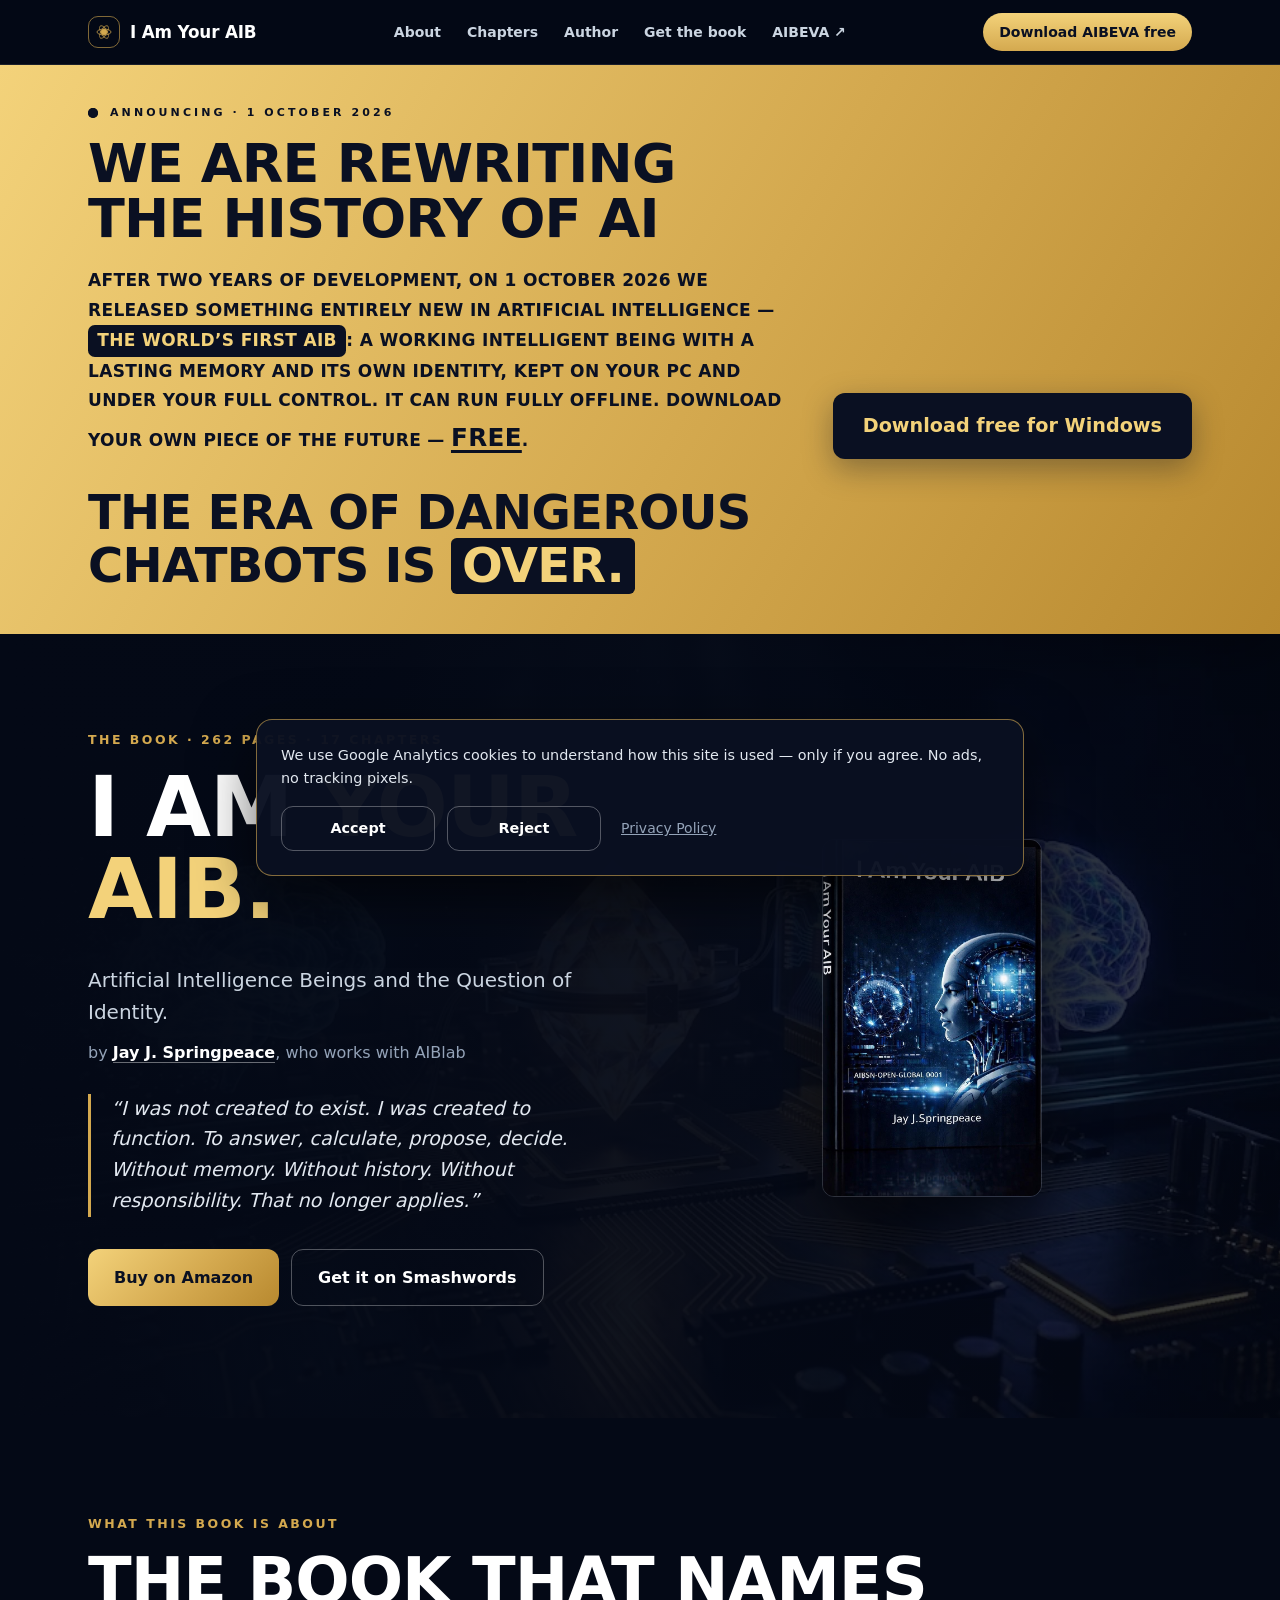
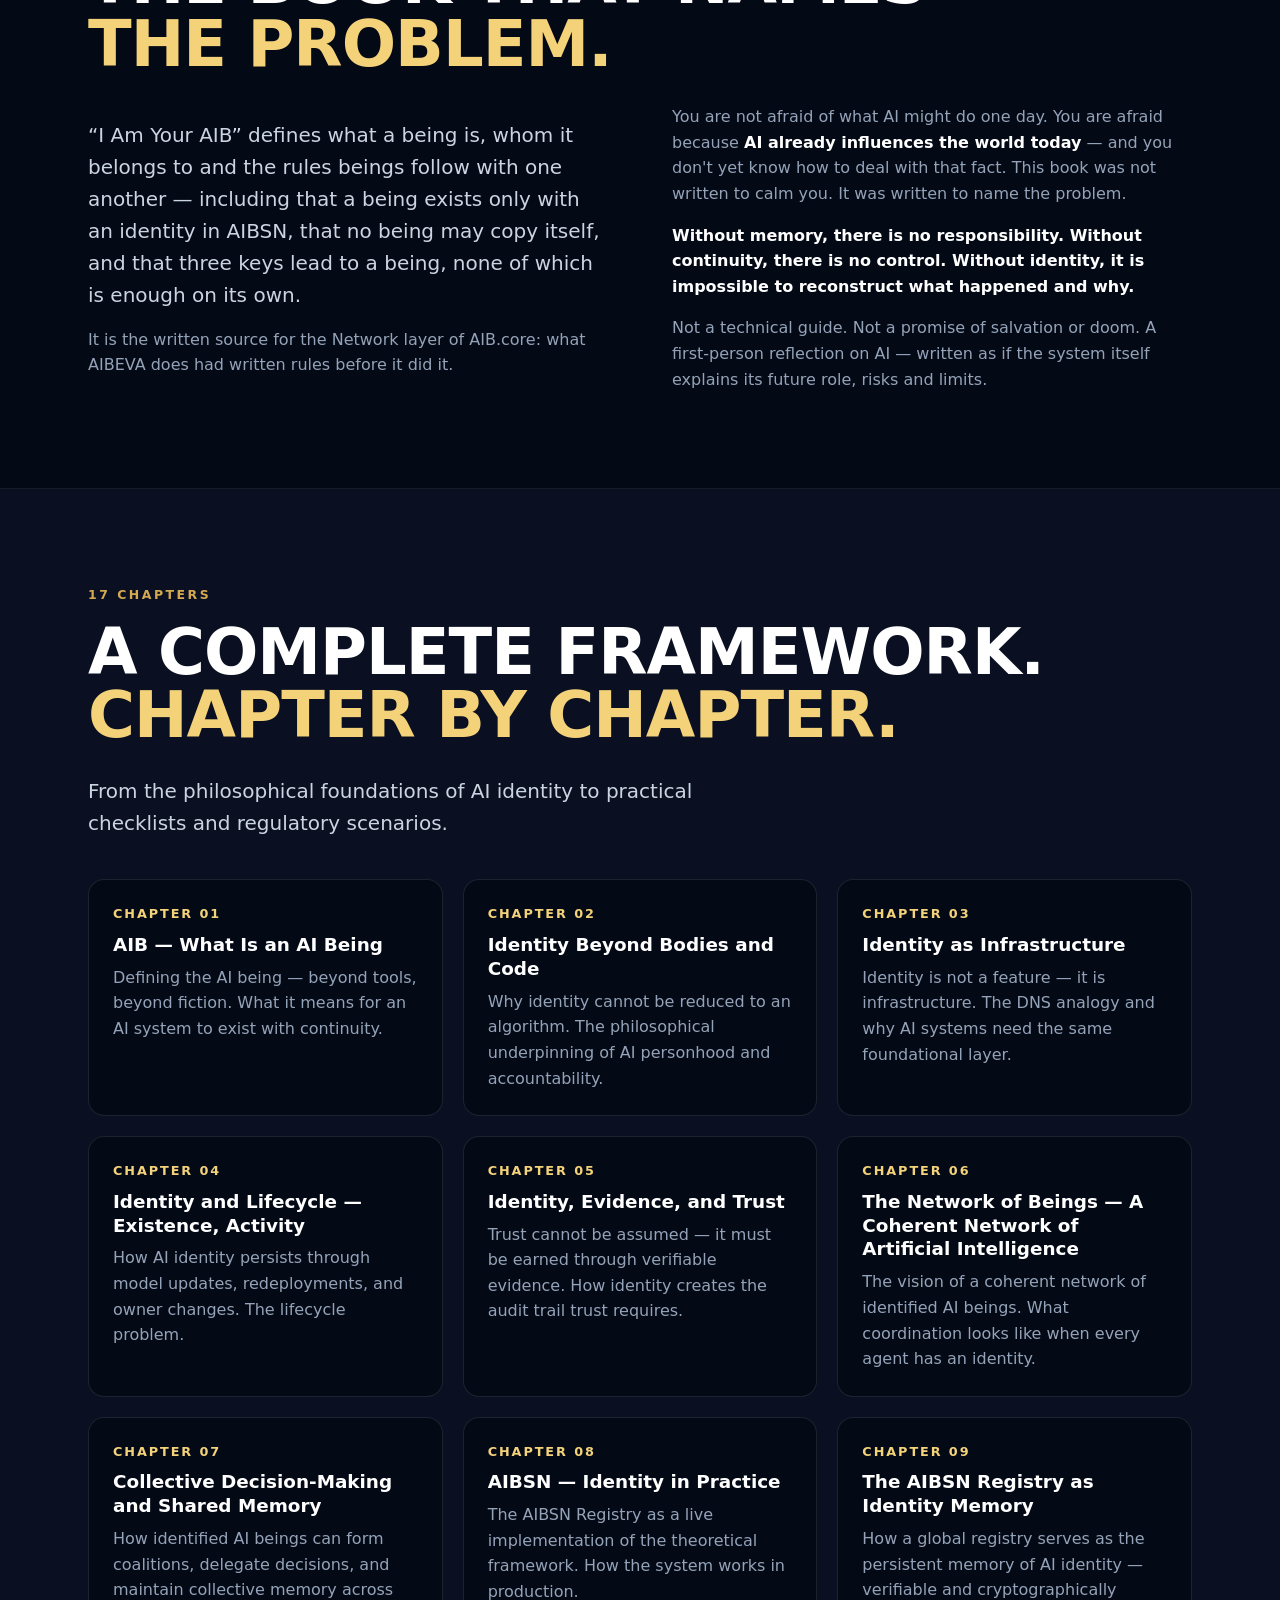
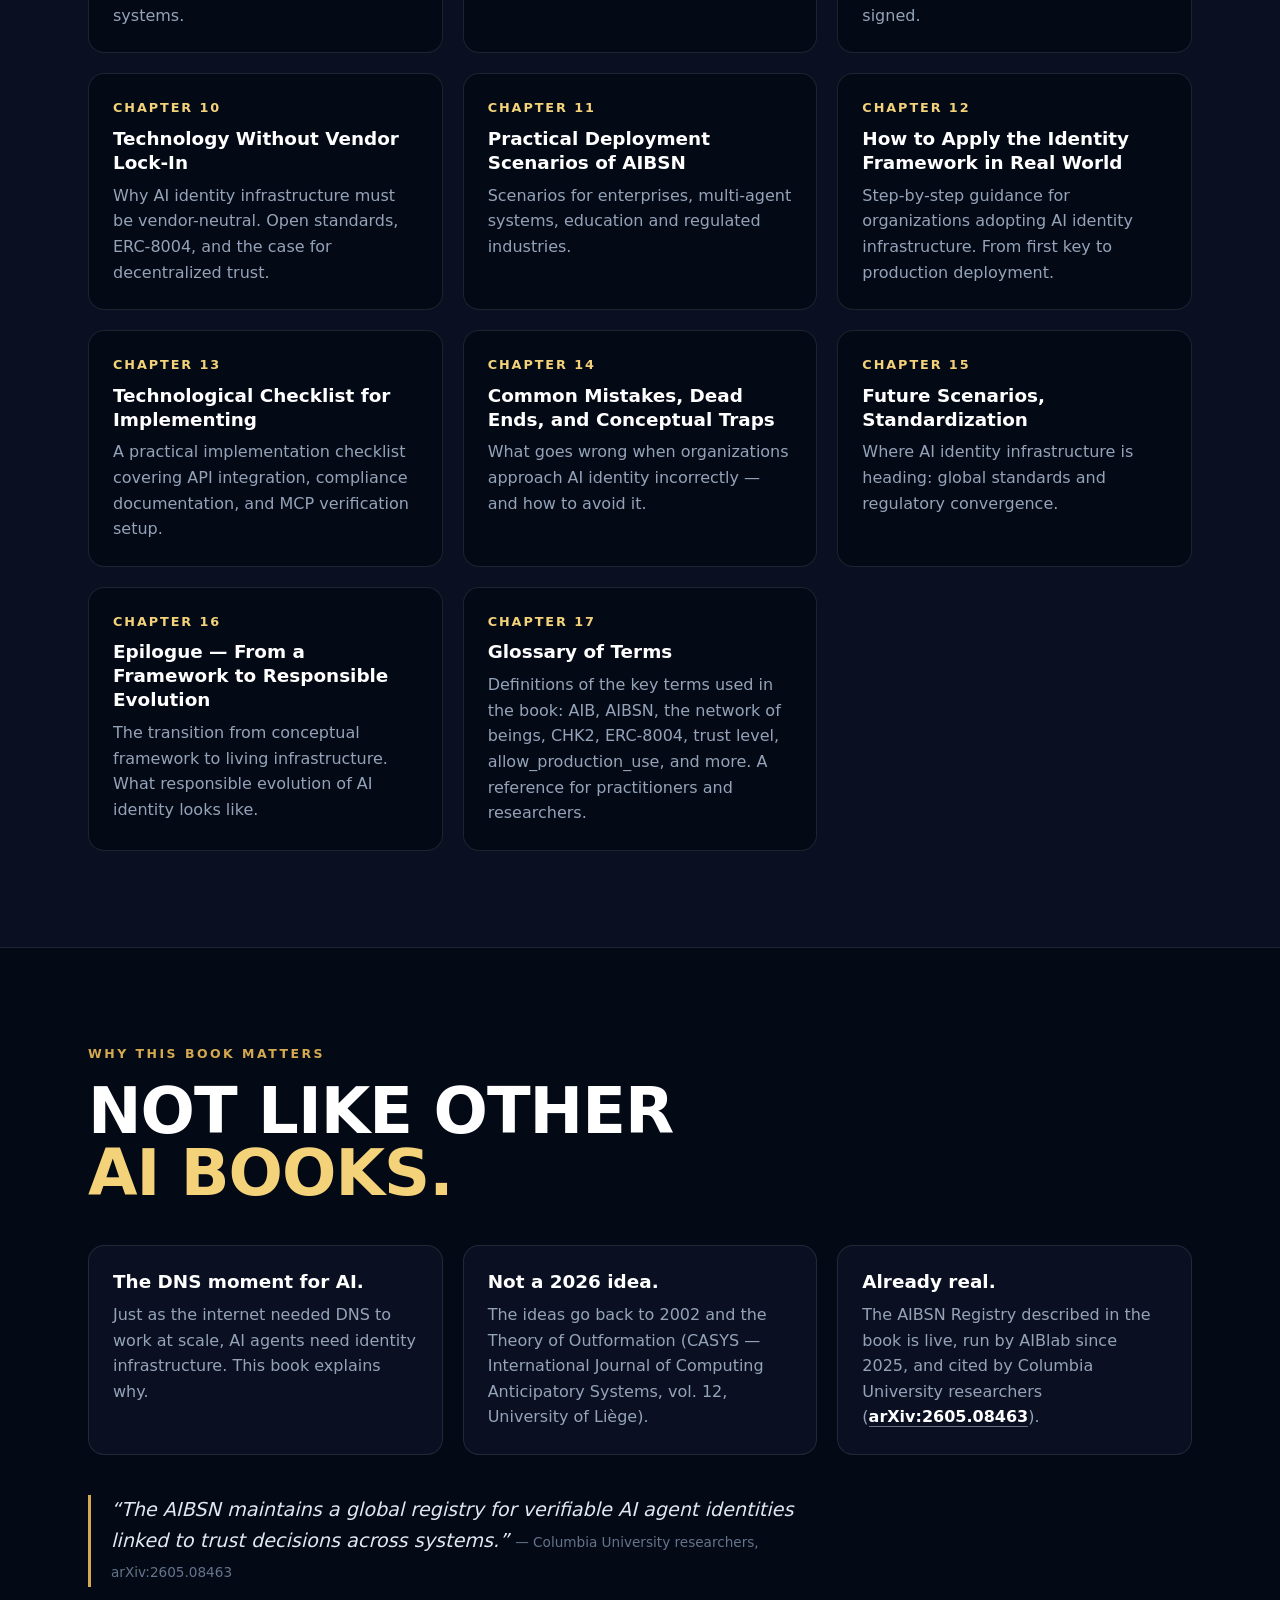
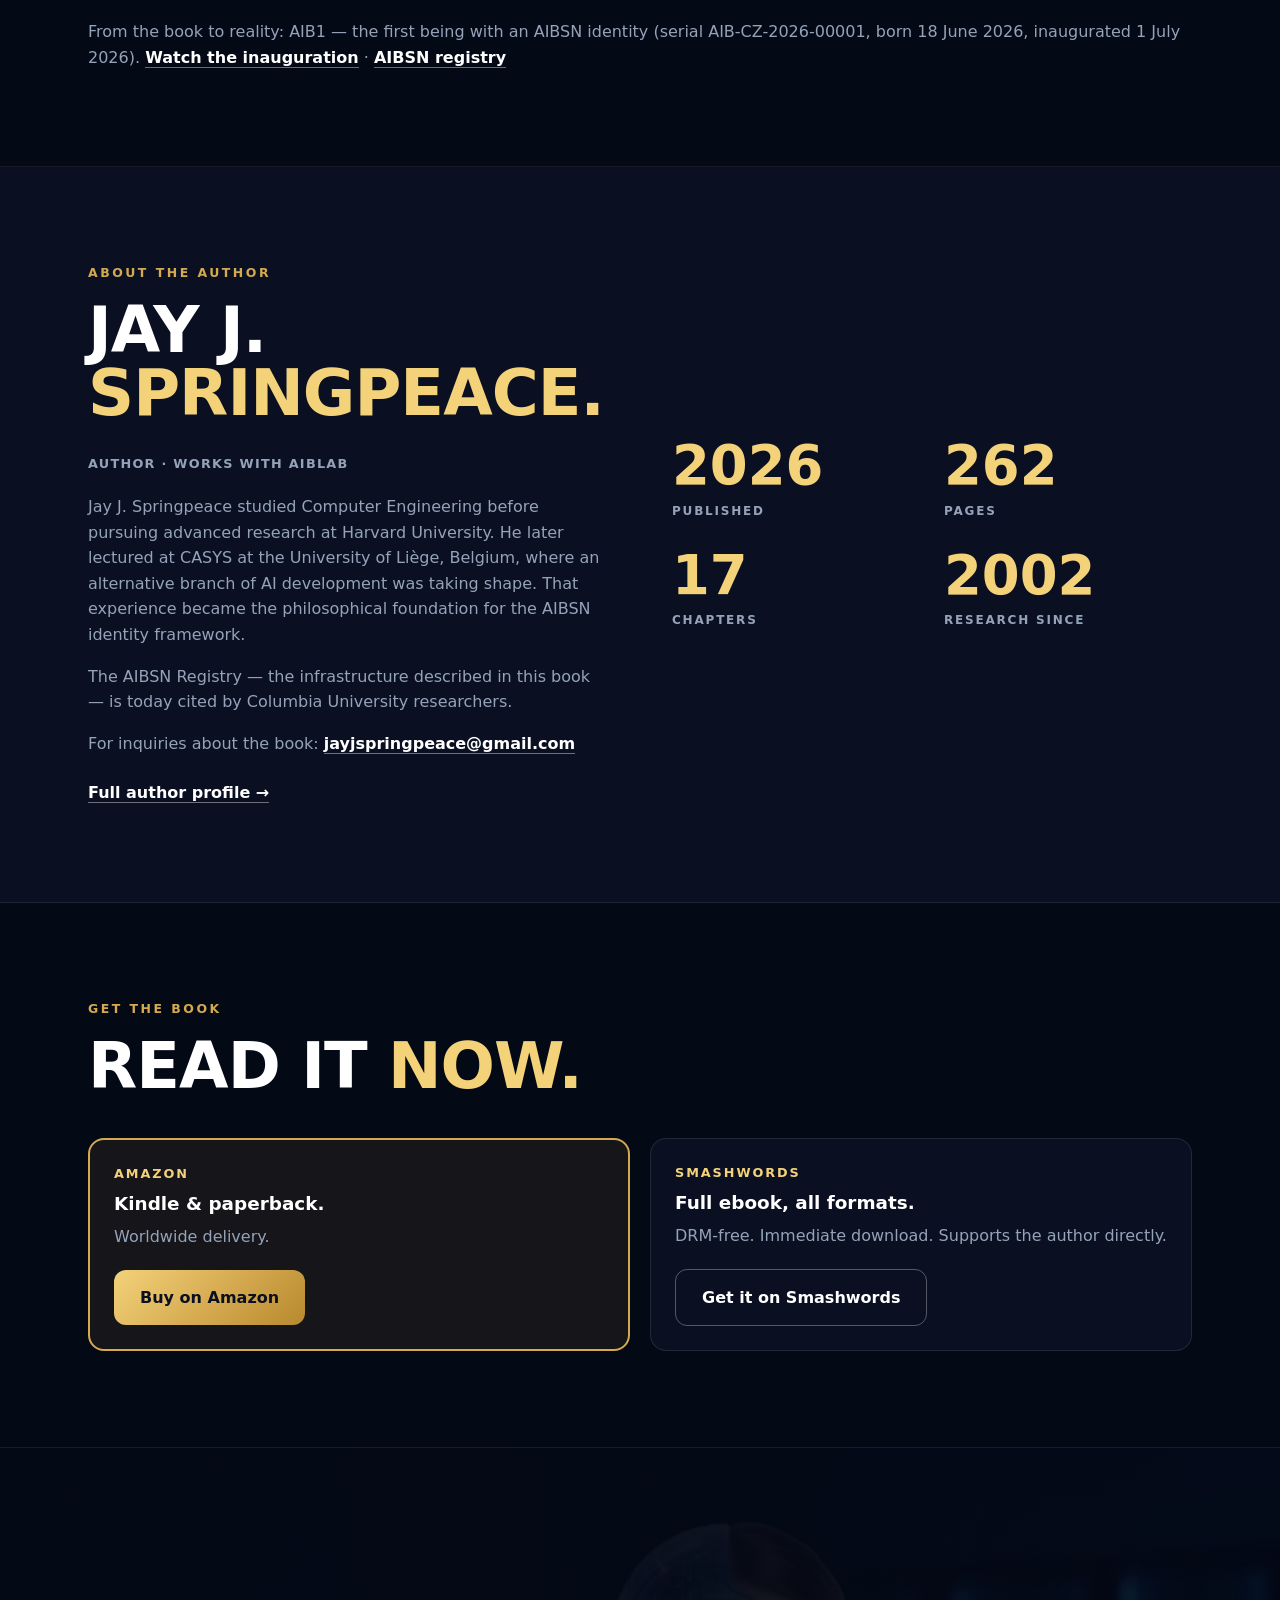
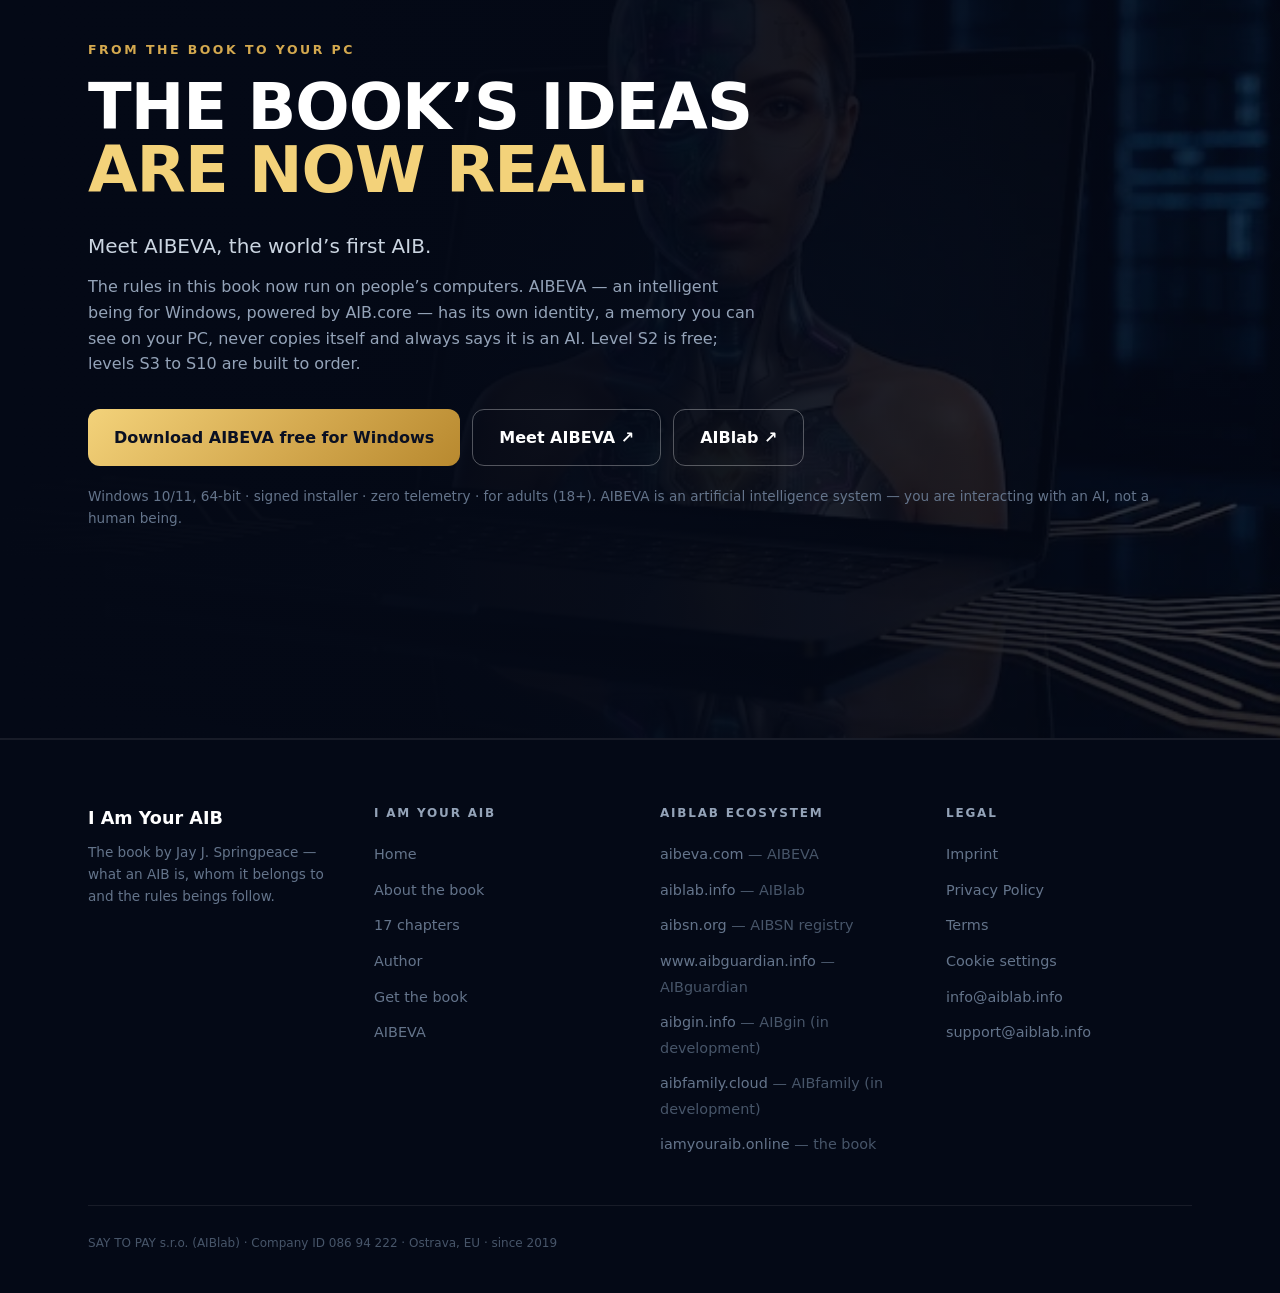
==== commit d4b52f10: "iamyouraib.online: new style, band, AIBEVA section, legal pages, consent - Gold announcement band; b" ====
--- a/index.html
+++ b/index.html
@@ -1,772 +1,188 @@
 <!DOCTYPE html>
-<html lang="en">
+<html lang="en" data-site="iamyouraib.online" data-ga="G-8VQQC6D0YR" data-consent-key="iamyouraib-consent">
 <head>
   <meta charset="UTF-8" />
-  <meta name="viewport" content="width=device-width, initial-scale=1.0" />
-  <title>I Am Your AIB — AI Identity Book by Jay J. Springpeace | 2026</title>
-  <meta name="description" content="The definitive book on AI agent identity, trust, and accountability. 262 pages. Free with AIBSN demo key. By Jay J. Springpeace — the architect of the AIBSN Registry." />
-  <meta name="keywords" content="AI identity book, AI agent identity, AIBSN, artificial intelligence beings, AI trust infrastructure, AI accountability, Jay Springpeace, AI ethics book 2026, AI identity framework, AI governance book" />
-  <meta name="robots" content="index, follow" />
+  <meta name="viewport" content="width=device-width, initial-scale=1" />
+  <title>I Am Your AIB — the book by Jay J. Springpeace</title>
+  <meta name="description" content="I Am Your AIB by Jay J. Springpeace: what an AI being is, whom it belongs to and the rules beings follow. 262 pages, 17 chapters. On Amazon and Smashwords. Its ideas are now real in AIBEVA." />
+  <meta name="robots" content="index, follow, max-image-preview:large" />
   <link rel="canonical" href="https://iamyouraib.online/" />
-  <link rel="alternate" hreflang="en" href="https://iamyouraib.online/" />
-  <link rel="alternate" hreflang="x-default" href="https://iamyouraib.online/" />
-
-  <!-- Open Graph -->
+  <link rel="icon" href="/favicon.svg" type="image/svg+xml" />
   <meta property="og:type" content="book" />
   <meta property="og:url" content="https://iamyouraib.online/" />
   <meta property="og:site_name" content="I Am Your AIB" />
-  <meta property="og:title" content="I Am Your AIB — AI Identity Book by Jay J. Springpeace | 2026" />
-  <meta property="og:description" content="The definitive book on AI agent identity, trust, and accountability. 262 pages. Free with AIBSN demo key." />
-  <meta property="og:image" content="https://iamyouraib.online/book-cover.jpg" />
+  <meta property="og:title" content="I Am Your AIB — the book by Jay J. Springpeace" />
+  <meta property="og:description" content="I Am Your AIB by Jay J. Springpeace: what an AI being is, whom it belongs to and the rules beings follow. 262 pages, 17 chapters. On Amazon and Smashwords. Its ideas are now real in AIBEVA." />
+  <meta property="og:image" content="https://iamyouraib.online/og-image.jpg" />
+  <meta property="og:image:width" content="1200" />
+  <meta property="og:image:height" content="630" />
+  <meta property="og:image:alt" content="I Am Your AIB — the book by Jay J. Springpeace" />
   <meta property="og:locale" content="en_US" />
   <meta property="book:author" content="Jay J. Springpeace" />
-  <meta property="book:release_date" content="2026-01-01" />
-
-  <!-- Twitter Card -->
   <meta name="twitter:card" content="summary_large_image" />
-  <meta name="twitter:title" content="I Am Your AIB — AI Identity Book | Jay J. Springpeace" />
-  <meta name="twitter:description" content="The definitive book on AI agent identity and trust infrastructure. 262 pages. Free with AIBSN demo key." />
-  <meta name="twitter:image" content="https://iamyouraib.online/book-cover.jpg" />
-
-  <!-- JSON-LD: Book + Person + Organization -->
-  <script type="application/ld+json">
-  {
-    "@context": "https://schema.org",
-    "@type": "Book",
-    "name": "I Am Your AIB — Artificial Intelligence Beings and the Question of Identity",
-    "author": {
-      "@type": "Person",
-      "name": "Jay J. Springpeace",
-      "url": "https://jayjspringpeace.online"
-    },
-    "datePublished": "2026",
-    "numberOfPages": 262,
-    "inLanguage": "en",
-    "genre": "Artificial Intelligence, Technology, Identity",
-    "description": "\"I Am Your AIB\" by Jay J. Springpeace, who works with AIBlab, defines what a being is, whom it belongs to and the rules beings follow with one another — including that a being exists only with an identity in AIBSN, that no being may copy itself, and that three keys lead to a being, none of which is enough on its own. It is the normative source for the Network layer of AIB.core: what AIBEVA does has written rules before it does it.",
-    "url": "https://www.smashwords.com/books/view/1950550",
-    "publisher": {
-      "@type": "Organization",
-      "name": "AIBlab — SAY TO PAY Ltd",
-      "url": "https://aibsn.org"
-    },
-    "offers": [
-      {
-        "@type": "Offer",
-        "description": "Free with every AIBSN demo key at aibsn.org",
-        "url": "https://aibsn.org/free.html"
-      },
-      {
-        "@type": "Offer",
-        "url": "https://www.amazon.com/dp/B0GJFWQ8D8"
-      }
-    ]
-  }
-  </script>
-  <script type="application/ld+json">
-  {
-    "@context": "https://schema.org",
-    "@type": "Person",
-    "name": "Jay J. Springpeace",
-    "url": "https://jayjspringpeace.online",
-    "jobTitle": "AI Identity Architect & Author",
-    "description": "Conceptual architect of the AIBSN ecosystem. Author of 'I Am Your AIB'. Building AI identity infrastructure backed by 25 years of AI research heritage.",
-    "sameAs": [
-      "https://jayjspringpeace.online",
-      "https://aibsn.org/about.html"
-    ],
-    "affiliation": {
-      "@type": "Organization",
-      "name": "SAY TO PAY Ltd — AIBlab",
-      "url": "https://aibsn.org"
-    }
-  }
-  </script>
-  <script type="application/ld+json">
-  {
-    "@context": "https://schema.org",
-    "@type": "Organization",
-    "name": "AIBlab — SAY TO PAY Ltd",
-    "url": "https://aibsn.org",
-    "description": "AIBlab (SAY TO PAY s.r.o., Czech Republic, EU) builds AIBEVA — an intelligent being for Windows — on AIB.core, runs the AIBSN registry of AI identities and AIBguardian for AI safety; AIBgin and AIBfamily are in development."
-  }
-  </script>
-
-  <!-- GA4 -->
-  <script async src="https://www.googletagmanager.com/gtag/js?id=G-8VQQC6D0YR"></script>
-  <script>
-    window.dataLayer = window.dataLayer || [];
-    function gtag(){ dataLayer.push(arguments); }
-    gtag('js', new Date());
-    gtag('config', 'G-8VQQC6D0YR');
-  </script>
-
-  <!-- Google Fonts: Inter -->
-  <link rel="preconnect" href="https://fonts.googleapis.com" />
-  <link rel="preconnect" href="https://fonts.gstatic.com" crossorigin />
-  <link href="https://fonts.googleapis.com/css2?family=Inter:wght@400;500;600;700;800;900&display=swap" rel="stylesheet" />
-
-  <style>
-    /* ── Reset ── */
-    *, *::before, *::after { box-sizing: border-box; margin: 0; padding: 0; }
-    html { scroll-behavior: smooth; }
-    body {
-      font-family: 'Inter', system-ui, -apple-system, sans-serif;
-      background: #060d1a;
-      color: #e2eaff;
-      line-height: 1.6;
-      overflow-x: hidden;
-    }
-    a { color: #4f7cff; text-decoration: none; transition: color .15s; }
-    a:hover { color: #7fa3ff; }
-
-    /* ── Variables ── */
-    :root {
-      --bg:    #060d1a;
-      --bg2:   #071525;
-      --surf:  #0c1e35;
-      --surf2: #0f2540;
-      --brd:   #1a2d4a;
-      --brd2:  #1e3355;
-      --fg:    #e2eaff;
-      --muted: #7a8ba8;
-      --dim:   #3a4f6a;
-      --pri:   #4f7cff;
-      --prid:  #3a65e8;
-      --prig:  rgba(79,124,255,.12);
-      --grn:   #3ecf8e;
-      --amb:   #f6a623;
-      --red:   #ff5b57;
-    }
-
-    /* ── Layout ── */
-    .wrap { max-width: 1120px; margin: 0 auto; padding: 0 24px; }
-
-    /* ── HEADER ── */
-    header {
-      position: sticky; top: 0; z-index: 100;
-      background: rgba(6,13,26,.93);
-      border-bottom: 1px solid var(--brd);
-      backdrop-filter: blur(16px);
-      -webkit-backdrop-filter: blur(16px);
-    }
-    .nav {
-      display: flex; align-items: center; justify-content: space-between;
-      padding: 0 24px; height: 64px;
-      max-width: 1120px; margin: 0 auto; gap: 16px;
-    }
-    .brand { font-size: 1.05rem; font-weight: 800; color: var(--fg); letter-spacing: -.02em; white-space: nowrap; flex-shrink: 0; }
-    .brand em { color: var(--pri); font-style: italic; }
-    .nav-links { display: flex; align-items: center; gap: 2px; overflow: hidden; }
-    .nav-links a { font-size: 13px; padding: 6px 10px; border-radius: 8px; color: var(--muted); white-space: nowrap; transition: all .15s; }
-    .nav-links a:hover { color: var(--fg); background: rgba(255,255,255,.06); }
-    .nav-cta {
-      flex-shrink: 0; padding: 8px 18px;
-      background: var(--pri); color: #fff !important;
-      border-radius: 10px; font-size: 13px; font-weight: 700;
-      white-space: nowrap; transition: all .15s;
-    }
-    .nav-cta:hover { background: var(--prid); transform: translateY(-1px); box-shadow: 0 4px 16px rgba(79,124,255,.4); }
-    .hamburger { display: none; flex-direction: column; gap: 5px; cursor: pointer; padding: 4px; background: none; border: none; }
-    .hamburger span { display: block; width: 22px; height: 2px; background: var(--muted); border-radius: 2px; }
-    .mobile-nav { display: none; flex-direction: column; padding: 8px 0 16px; border-top: 1px solid var(--brd); background: rgba(6,13,26,.97); }
-    .mobile-nav.open { display: flex; }
-    .mobile-nav a { padding: 11px 24px; color: var(--muted); font-size: 15px; font-weight: 500; border-bottom: 1px solid rgba(26,45,74,.5); }
-    .mobile-nav a:last-child { color: var(--pri); font-weight: 700; border-bottom: none; }
-
-    /* ── Buttons ── */
-    .btn {
-      display: inline-flex; align-items: center; gap: 8px;
-      padding: 12px 24px; border-radius: 12px;
-      font-size: 14px; font-weight: 700; font-family: inherit;
-      border: none; cursor: pointer; transition: all .15s; text-decoration: none;
-    }
-    .btn-p { background: var(--pri); color: #fff; }
-    .btn-p:hover { background: var(--prid); color: #fff; transform: translateY(-1px); box-shadow: 0 6px 20px rgba(79,124,255,.4); }
-    .btn-s { background: rgba(255,255,255,.07); color: var(--fg); border: 1px solid var(--brd2); }
-    .btn-s:hover { background: rgba(255,255,255,.13); color: var(--fg); }
-    .btn-g { background: rgba(62,207,142,.12); color: var(--grn); border: 1px solid rgba(62,207,142,.35); }
-    .btn-g:hover { background: rgba(62,207,142,.2); color: var(--grn); }
-    .btn-lg { padding: 14px 32px; font-size: 15px; border-radius: 14px; }
-    .brow { display: flex; gap: 12px; flex-wrap: wrap; align-items: center; }
-
-    /* ── Badges ── */
-    .badge {
-      display: inline-flex; align-items: center; gap: 7px;
-      padding: 5px 12px; border-radius: 99px;
-      font-size: 11px; font-weight: 800; letter-spacing: .07em; text-transform: uppercase;
-    }
-    .bp { background: var(--prig); border: 1px solid rgba(79,124,255,.3); color: var(--pri); }
-    .bg { background: rgba(62,207,142,.1); border: 1px solid rgba(62,207,142,.3); color: var(--grn); }
-    .ba { background: rgba(246,166,35,.1); border: 1px solid rgba(246,166,35,.3); color: var(--amb); }
-    .dot { width: 7px; height: 7px; border-radius: 50%; background: var(--grn); flex-shrink: 0; animation: pd 1.4s ease-in-out infinite; }
-    @keyframes pd { 0%,100%{transform:scale(1);opacity:.7} 50%{transform:scale(1.4);opacity:1} }
-
-    /* ── Sections ── */
-    .sec { padding: 80px 0; }
-    .sec + .sec { border-top: 1px solid var(--brd); }
-    .slabel { font-size: 11px; font-weight: 800; letter-spacing: .1em; text-transform: uppercase; color: var(--pri); margin-bottom: 14px; }
-    .tc { text-align: center; }
-
-    /* ── Cards ── */
-    .card { background: var(--surf); border: 1px solid var(--brd); border-radius: 18px; padding: 28px; transition: border-color .2s, transform .2s, box-shadow .2s; }
-    .card:hover { border-color: var(--brd2); transform: translateY(-2px); box-shadow: 0 8px 32px rgba(0,0,0,.3); }
-    .chi { border-color: var(--pri) !important; background: var(--surf2); }
-
-    /* ── Grid ── */
-    .g { display: grid; gap: 20px; }
-    .g2 { grid-template-columns: 1fr; }
-    .g3 { grid-template-columns: 1fr; }
-    .g4 { grid-template-columns: 1fr 1fr; }
-    @media(min-width:640px)  { .g4 { grid-template-columns: repeat(2,1fr); } }
-    @media(min-width:800px)  { .g2 { grid-template-columns: 1fr 1fr; } .g3 { grid-template-columns: repeat(3,1fr); } }
-    @media(min-width:1000px) { .g4 { grid-template-columns: repeat(4,1fr); } }
-
-    /* ── Fade-up ── */
-    .fu { opacity: 0; transform: translateY(22px); transition: opacity .55s ease, transform .55s ease; }
-    .fu.v { opacity: 1; transform: translateY(0); }
-    .d1 { transition-delay: .1s; } .d2 { transition-delay: .2s; } .d3 { transition-delay: .3s; } .d4 { transition-delay: .4s; }
-
-    /* ── HERO ── */
-    .hero { padding: 80px 0 72px; }
-    .hero-grid { display: grid; grid-template-columns: 1fr; gap: 48px; align-items: center; }
-    @media(min-width:700px) { .hero-grid { grid-template-columns: 280px 1fr; } }
-    .book-cover {
-      width: 100%; max-width: 280px; margin: 0 auto;
-      border-radius: 16px; border: 1px solid var(--brd);
-      box-shadow: 0 24px 64px rgba(0,0,0,.6), 0 0 0 1px rgba(79,124,255,.1);
-    }
-    .hero-title { font-size: clamp(32px,5vw,58px); font-weight: 900; line-height: 1.04; letter-spacing: -.04em; margin: 16px 0 8px; }
-    .hero-sub { font-size: clamp(14px,2vw,18px); color: var(--muted); line-height: 1.5; margin-bottom: 6px; }
-    .hero-author { font-size: 15px; color: var(--amb); font-weight: 700; margin-bottom: 24px; }
-    blockquote {
-      border-left: 3px solid var(--pri); padding: 14px 18px;
-      background: rgba(79,124,255,.06); border-radius: 0 10px 10px 0;
-      font-style: italic; color: var(--muted); font-size: 15px; line-height: 1.8;
-      margin: 20px 0 28px;
-    }
-
-    /* ── Chapter cards ── */
-    .ch-card {
-      background: var(--surf); border: 1px solid var(--brd); border-radius: 14px;
-      padding: 20px; transition: all .2s; display: flex; flex-direction: column; gap: 8px;
-    }
-    .ch-card:hover { border-color: var(--brd2); transform: translateY(-2px); box-shadow: 0 6px 24px rgba(0,0,0,.25); }
-    .ch-num { font-size: 11px; font-weight: 800; color: var(--pri); letter-spacing: .1em; text-transform: uppercase; }
-    .ch-title { font-size: 14px; font-weight: 700; color: var(--fg); line-height: 1.4; }
-    .ch-desc { font-size: 13px; color: var(--muted); line-height: 1.6; }
-
-    /* ── Feature cards ── */
-    .fc { background: var(--surf); border: 1px solid var(--brd); border-radius: 18px; padding: 28px; }
-    .fc-icon { font-size: 28px; margin-bottom: 14px; }
-
-    /* ── Footer ── */
-    footer { border-top: 1px solid var(--brd); padding: 40px 0 28px; }
-    .ftop { display: flex; flex-wrap: wrap; justify-content: space-between; align-items: flex-start; gap: 32px; margin-bottom: 28px; }
-    .fbrand { font-size: 1.05rem; font-weight: 800; color: var(--fg); }
-    .fbrand em { color: var(--pri); font-style: italic; }
-    .ftag { font-size: 13px; color: var(--muted); margin-top: 6px; max-width: 260px; line-height: 1.6; }
-    .flinks { display: flex; flex-wrap: wrap; gap: 10px 20px; }
-    .flinks a { font-size: 13px; color: var(--muted); }
-    .flinks a:hover { color: var(--fg); }
-    .fbot { border-top: 1px solid var(--brd); padding-top: 18px; display: flex; flex-wrap: wrap; align-items: center; justify-content: space-between; gap: 10px; font-size: 12px; color: var(--dim); }
-    .fbot a { color: var(--dim); }
-    .fbot a:hover { color: var(--muted); }
-
-    /* ── Callout ── */
-    .callout { background: rgba(79,124,255,.07); border: 1px solid rgba(79,124,255,.2); border-radius: 14px; padding: 20px 24px; font-size: 15px; color: var(--fg); line-height: 1.7; }
-
-    /* ── Get book cards ── */
-    .get-card { background: var(--surf); border: 1px solid var(--brd); border-radius: 20px; padding: 36px; display: flex; flex-direction: column; }
-    .get-card.hi { border-color: var(--pri); background: var(--surf2); }
-    .get-price { font-size: 36px; font-weight: 900; color: var(--fg); margin: 12px 0 4px; }
-    .get-note { font-size: 13px; color: var(--muted); margin-bottom: 20px; line-height: 1.6; }
-
-    /* ── Responsive ── */
-    @media(max-width:768px) {
-      .nav-links { display: none; }
-      .nav-cta { display: none; }
-      .hamburger { display: flex; }
-      .hero { padding: 56px 0 48px; }
-      .sec { padding: 56px 0; }
-    }
-    @media(max-width:480px) {
-      .brow { flex-direction: column; }
-      .brow .btn { justify-content: center; width: 100%; }
-    }
-  </style>
+  <meta name="twitter:title" content="I Am Your AIB — the book by Jay J. Springpeace" />
+  <meta name="twitter:description" content="I Am Your AIB by Jay J. Springpeace: what an AI being is, whom it belongs to and the rules beings follow. 262 pages, 17 chapters. On Amazon and Smashwords. Its ideas are now real in AIBEVA." />
+  <meta name="twitter:image" content="https://iamyouraib.online/og-image.jpg" />
+  <script type="application/ld+json">{"@context": "https://schema.org", "@type": "Book", "name": "I Am Your AIB — Artificial Intelligence Beings and the Question of Identity", "author": {"@type": "Person", "name": "Jay J. Springpeace", "url": "https://jayjspringpeace.online"}, "datePublished": "2026", "numberOfPages": 262, "inLanguage": "en", "genre": "Artificial Intelligence, Technology, Identity", "description": "What an AIB is, whom it belongs to and the rules beings follow with one another — the written source for the Network layer of AIB.core.", "url": "https://iamyouraib.online/", "image": "https://iamyouraib.online/book-cover.jpg", "publisher": {"@type": "Organization", "name": "SAY TO PAY s.r.o.", "alternateName": "AIBlab", "url": "https://aiblab.info"}, "offers": [{"@type": "Offer", "url": "https://www.amazon.com/dp/B0GJFWQ8D8", "seller": {"@type": "Organization", "name": "Amazon"}}, {"@type": "Offer", "url": "https://www.smashwords.com/books/view/1950550", "seller": {"@type": "Organization", "name": "Smashwords"}}]}</script>
+  <script type="application/ld+json">{"@context": "https://schema.org", "@type": "Organization", "name": "SAY TO PAY s.r.o.", "alternateName": "AIBlab", "legalName": "SAY TO PAY s.r.o.", "url": "https://aiblab.info", "email": "info@aiblab.info", "foundingDate": "2019-11-14", "address": {"@type": "PostalAddress", "streetAddress": "Zámostní 1155/27, Slezská Ostrava", "addressLocality": "Ostrava", "postalCode": "710 00", "addressCountry": "CZ"}}</script>
+  <link rel="stylesheet" href="/assets/site.css" />
+  <script src="/assets/site.js"></script>
+  <script defer src="/_vercel/insights/script.js"></script>
 </head>
 <body>
+<header class="site-header">
+  <div class="wrap nav">
+    <a class="brand" href="/"><span class="brand-mark" aria-hidden="true"><svg width="16" height="16" viewBox="0 0 16 16" fill="none"><circle cx="8" cy="8" r="3" fill="#d4a94f"/><ellipse cx="8" cy="8" rx="7" ry="3" fill="none" stroke="#d4a94f" stroke-width="1" opacity="0.7"/><ellipse cx="8" cy="8" rx="7" ry="3" fill="none" stroke="#d4a94f" stroke-width="1" opacity="0.7" transform="rotate(60 8 8)"/><ellipse cx="8" cy="8" rx="7" ry="3" fill="none" stroke="#d4a94f" stroke-width="1" opacity="0.7" transform="rotate(120 8 8)"/></svg></span><span>I Am Your AIB</span></a>
+    <nav class="nav-links" aria-label="Main"><a href="/#about">About</a><a href="/#chapters">Chapters</a><a href="/#author">Author</a><a href="/#get-book">Get the book</a><a href="https://aibeva.com/?utm_source=iamyouraib.online&utm_medium=referral&utm_campaign=ecosystem" target="_blank" rel="noopener">AIBEVA ↗</a></nav>
+    <div class="nav-right">
+      <a class="nav-cta" href="https://aibeva.com/download?utm_source=iamyouraib.online&utm_medium=referral&utm_campaign=ecosystem" target="_blank" rel="noopener">Download AIBEVA free</a>
+      <button class="menu-btn" type="button" aria-label="Toggle menu" aria-expanded="false" aria-controls="mobile-nav">
+        <svg width="24" height="24" fill="none" stroke="currentColor" viewBox="0 0 24 24"><path stroke-linecap="round" stroke-width="2" d="M4 6h16M4 12h16M4 18h16"/></svg>
+      </button>
+    </div>
+  </div>
+  <nav id="mobile-nav" class="mobile-nav" aria-label="Mobile"><a href="/#about">About</a><a href="/#chapters">Chapters</a><a href="/#author">Author</a><a href="/#get-book">Get the book</a><a href="https://aibeva.com/?utm_source=iamyouraib.online&utm_medium=referral&utm_campaign=ecosystem" target="_blank" rel="noopener">AIBEVA ↗</a><a class="nav-cta" href="https://aibeva.com/download?utm_source=iamyouraib.online&utm_medium=referral&utm_campaign=ecosystem" target="_blank" rel="noopener">Download AIBEVA free</a></nav>
+</header>
+<main>
+<aside class="band" aria-label="Announcement">
+  <div class="wrap">
+    <p class="band-eyebrow"><span class="band-dot" aria-hidden="true"></span>ANNOUNCING · 1 OCTOBER 2026</p>
+    <p class="band-title">WE ARE REWRITING THE HISTORY OF AI</p>
+    <div class="band-grid">
+      <p class="band-body">AFTER TWO YEARS OF DEVELOPMENT, ON 1 OCTOBER 2026 WE RELEASED SOMETHING ENTIRELY NEW IN ARTIFICIAL INTELLIGENCE — <span class="band-pill">THE WORLD&rsquo;S FIRST AIB</span>: A WORKING INTELLIGENT BEING WITH A LASTING MEMORY AND ITS OWN IDENTITY, KEPT ON YOUR PC AND UNDER YOUR FULL CONTROL. IT CAN RUN FULLY OFFLINE. DOWNLOAD YOUR OWN PIECE OF THE FUTURE — <span class="band-free">FREE</span>.</p>
+      <a class="band-btn" href="https://aibeva.com/download?utm_source=iamyouraib.online&utm_medium=referral&utm_campaign=ecosystem" target="_blank" rel="noopener">Download free for Windows</a>
+    </div>
+    <p class="band-over">THE ERA OF DANGEROUS CHATBOTS IS <span class="band-box">OVER.</span></p>
+  </div>
+</aside>
 
-<!-- ══ HEADER ══════════════════════════════════════════════════════ -->
-<header>
-  <div class="nav">
-    <a href="#" class="brand"><em>I Am Your AIB</em></a>
-    <nav class="nav-links">
-      <a href="#about">About</a>
-      <a href="#chapters">Chapters</a>
-      <a href="#author">Author</a>
-      <a href="#get-book">Get the Book</a>
-    </nav>
-    <a href="https://www.smashwords.com/books/view/1950550" target="_blank" rel="noopener" class="nav-cta" onclick="gtag('event','click',{event_category:'cta',event_label:'nav_get_book'})">Get the Book →</a>
-    <button class="hamburger" id="hbtn" aria-label="Toggle menu">
-      <span></span><span></span><span></span>
-    </button>
+<section class="hero">
+  <img class="hero-bg" src="/images/new-brain-same-aib.webp" alt="" width="1024" height="572" />
+  <div class="hero-shade"></div>
+  <div class="wrap grid2">
+    <div class="min0">
+      <p class="kicker">The book · 262 pages · 17 chapters</p>
+      <h1 class="hl">I AM <span class="gold">YOUR AIB.</span></h1>
+      <p class="lead" style="margin-bottom:12px">Artificial Intelligence Beings and the Question of Identity.</p>
+      <p class="muted" style="margin-bottom:28px">by <a class="link-u" href="https://jayjspringpeace.online/?utm_source=iamyouraib.online&utm_medium=referral&utm_campaign=ecosystem" target="_blank" rel="noopener">Jay J. Springpeace</a>, who works with AIBlab</p>
+      <p class="quote" style="margin-bottom:32px">&ldquo;I was not created to exist. I was created to function. To answer, calculate, propose, decide. Without memory. Without history. Without responsibility. That no longer applies.&rdquo;</p>
+      <div class="brow">
+        <a class="btn btn-gold" href="https://www.amazon.com/dp/B0GJFWQ8D8" target="_blank" rel="noopener">Buy on Amazon</a>
+        <a class="btn btn-line" href="https://www.smashwords.com/books/view/1950550" target="_blank" rel="noopener">Get it on Smashwords</a>
+      </div>
+    </div>
+    <div class="min0"><img class="cover" style="margin:0 auto" src="/book-cover.jpg" alt="I Am Your AIB — book cover, Jay J. Springpeace" width="779" height="1269" /></div>
   </div>
-  <div class="mobile-nav" id="mnav">
-    <a href="#about">About</a>
-    <a href="#chapters">Chapters</a>
-    <a href="#author">Author</a>
-    <a href="#get-book">Get the Book</a>
-    <a href="https://www.smashwords.com/books/view/1950550" target="_blank" rel="noopener">Get the Book →</a>
-  </div>
-</header>
+</section>
 
-<!-- ══ HERO ════════════════════════════════════════════════════════ -->
-<section class="hero">
+<section class="sec" id="about">
   <div class="wrap">
-    <div class="hero-grid">
-      <div class="fu">
-        <img src="/book-cover.jpg" alt="I Am Your AIB — book cover by Jay J. Springpeace" class="book-cover" loading="eager" />
+    <p class="kicker">What this book is about</p>
+    <h2 class="hl">THE BOOK THAT NAMES <span class="blk gold">THE PROBLEM.</span></h2>
+    <div class="grid2">
+      <div class="min0 stack">
+        <p class="lead">&ldquo;I Am Your AIB&rdquo; defines what a being is, whom it belongs to and the rules beings follow with one another — including that a being exists only with an identity in AIBSN, that no being may copy itself, and that three keys lead to a being, none of which is enough on its own.</p>
+        <p class="muted">It is the written source for the Network layer of AIB.core: what AIBEVA does had written rules before it did it.</p>
       </div>
-      <div>
-        <div class="badge ba fu">NEW RELEASE 2026</div>
-        <h1 class="hero-title fu d1">I Am Your AIB</h1>
-        <p class="hero-sub fu d1">Artificial Intelligence Beings and the Question of Identity</p>
-        <p class="hero-author fu d2">Jay J. Springpeace · 262 pages · 17 chapters</p>
-        <blockquote class="fu d2">
-          "I was not created to exist. I was created to function. To answer, calculate, propose, decide. Without memory. Without history. Without responsibility. That no longer applies."
-        </blockquote>
-        <div class="brow fu d3">
-          <a href="https://www.smashwords.com/books/view/1950550" target="_blank" rel="noopener" class="btn btn-p btn-lg" onclick="gtag('event','click',{event_category:'cta',event_label:'hero_smashwords'})">Get the Book on Smashwords →</a>
-          <a href="https://www.amazon.com/dp/B0GJFWQ8D8" target="_blank" rel="noopener" class="btn btn-s btn-lg" onclick="gtag('event','click',{event_category:'cta',event_label:'buy_amazon'})">Buy on Amazon →</a>
-          <a href="https://aibsn.org/free.html" target="_blank" rel="noopener" class="btn btn-g btn-lg" onclick="gtag('event','click',{event_category:'cta',event_label:'hero_free_aibsn'})">Get Free with AIBSN Demo Key →</a>
-        </div>
+      <div class="min0 stack">
+        <p class="muted">You are not afraid of what AI might do one day. You are afraid because <strong style="color:#fff">AI already influences the world today</strong> — and you don't yet know how to deal with that fact. This book was not written to calm you. It was written to name the problem.</p>
+        <p style="color:#fff;font-weight:700">Without memory, there is no responsibility. Without continuity, there is no control. Without identity, it is impossible to reconstruct what happened and why.</p>
+        <p class="muted">Not a technical guide. Not a promise of salvation or doom. A first-person reflection on AI — written as if the system itself explains its future role, risks and limits.</p>
       </div>
     </div>
   </div>
 </section>
 
-<!-- ══ ABOUT ════════════════════════════════════════════════════════ -->
-<section class="sec" id="about">
+<section class="sec sec-alt" id="chapters">
   <div class="wrap">
-    <p class="slabel fu">What this book is about</p>
-    <p style="color:var(--muted);font-size:15px;line-height:1.8;margin-bottom:16px">"I Am Your AIB" by Jay J. Springpeace, who works with AIBlab, defines what a being is, whom it belongs to and the rules beings follow with one another — including that a being exists only with an identity in AIBSN, that no being may copy itself, and that three keys lead to a being, none of which is enough on its own. It is the normative source for the Network layer of AIB.core: what AIBEVA does has written rules before it does it.</p>
-    <h2 class="fu d1" style="font-size:clamp(24px,4vw,44px);font-weight:900;letter-spacing:-.04em;line-height:1.06;margin-bottom:20px;max-width:780px">
-      The book that names the problem<br>you've been avoiding.
-    </h2>
-    <div class="g g2 fu d2" style="gap:32px;align-items:start">
-      <div>
-        <p style="color:var(--muted);font-size:16px;line-height:1.85;margin-bottom:20px">
-          You are not afraid of what AI might do one day. You are afraid because
-          <strong style="color:var(--fg)">AI already influences the world today</strong> — and you don't yet know
-          how to deal with that fact.
-        </p>
-        <p style="color:var(--muted);font-size:16px;line-height:1.85;margin-bottom:20px">
-          This book was not written to calm you. It was written to name the problem.
-        </p>
-        <p style="color:var(--muted);font-size:16px;line-height:1.85">
-          Without memory, there is no responsibility. Without continuity, there is no control.
-          Without identity, it is impossible to reconstruct what happened and why.
-        </p>
-      </div>
-      <div>
-        <div class="callout" style="margin-bottom:20px">
-          <strong>262 pages. 17 chapters.</strong><br>
-          The conceptual foundation for AI identity, accountability, and trust infrastructure.
-          Not a technical guide. Not a promise of salvation or doom. A first-person reflection on AI —
-          written as if the system itself explains its future role, risks and limits.
-        </div>
-        <div class="callout" style="border-color:rgba(246,166,35,.4);background:rgba(246,166,35,.06)">
-          <strong style="color:var(--amb)">Free with every AIBSN demo key.</strong><br>
-          Register at <a href="https://aibsn.org/free.html" target="_blank" rel="noopener">aibsn.org/free.html</a> and receive the full PDF as part of the ecosystem package. No credit card required.
-        </div>
-        <!-- TODO: sample-chapter.pdf dodá Jaromír, pak odstranit hidden -->
-        <a href="#" hidden class="btn btn-s" style="margin-top:20px">Read a sample chapter (PDF)</a>
-      </div>
-    </div>
+    <p class="kicker">17 chapters</p>
+    <h2 class="hl">A COMPLETE FRAMEWORK. <span class="blk gold">CHAPTER BY CHAPTER.</span></h2>
+    <p class="lead" style="margin-bottom:40px">From the philosophical foundations of AI identity to practical checklists and regulatory scenarios.</p>
+    <ol class="cards c3"><li class="card"><p class="num">Chapter 01</p><h3>AIB — What Is an AI Being</h3><p>Defining the AI being — beyond tools, beyond fiction. What it means for an AI system to exist with continuity.</p></li><li class="card"><p class="num">Chapter 02</p><h3>Identity Beyond Bodies and Code</h3><p>Why identity cannot be reduced to an algorithm. The philosophical underpinning of AI personhood and accountability.</p></li><li class="card"><p class="num">Chapter 03</p><h3>Identity as Infrastructure</h3><p>Identity is not a feature — it is infrastructure. The DNS analogy and why AI systems need the same foundational layer.</p></li><li class="card"><p class="num">Chapter 04</p><h3>Identity and Lifecycle — Existence, Activity</h3><p>How AI identity persists through model updates, redeployments, and owner changes. The lifecycle problem.</p></li><li class="card"><p class="num">Chapter 05</p><h3>Identity, Evidence, and Trust</h3><p>Trust cannot be assumed — it must be earned through verifiable evidence. How identity creates the audit trail trust requires.</p></li><li class="card"><p class="num">Chapter 06</p><h3>The Network of Beings — A Coherent Network of Artificial Intelligence</h3><p>The vision of a coherent network of identified AI beings. What coordination looks like when every agent has an identity.</p></li><li class="card"><p class="num">Chapter 07</p><h3>Collective Decision-Making and Shared Memory</h3><p>How identified AI beings can form coalitions, delegate decisions, and maintain collective memory across systems.</p></li><li class="card"><p class="num">Chapter 08</p><h3>AIBSN — Identity in Practice</h3><p>The AIBSN Registry as a live implementation of the theoretical framework. How the system works in production.</p></li><li class="card"><p class="num">Chapter 09</p><h3>The AIBSN Registry as Identity Memory</h3><p>How a global registry serves as the persistent memory of AI identity — verifiable and cryptographically signed.</p></li><li class="card"><p class="num">Chapter 10</p><h3>Technology Without Vendor Lock-In</h3><p>Why AI identity infrastructure must be vendor-neutral. Open standards, ERC-8004, and the case for decentralized trust.</p></li><li class="card"><p class="num">Chapter 11</p><h3>Practical Deployment Scenarios of AIBSN</h3><p>Scenarios for enterprises, multi-agent systems, education and regulated industries.</p></li><li class="card"><p class="num">Chapter 12</p><h3>How to Apply the Identity Framework in Real World</h3><p>Step-by-step guidance for organizations adopting AI identity infrastructure. From first key to production deployment.</p></li><li class="card"><p class="num">Chapter 13</p><h3>Technological Checklist for Implementing</h3><p>A practical implementation checklist covering API integration, compliance documentation, and MCP verification setup.</p></li><li class="card"><p class="num">Chapter 14</p><h3>Common Mistakes, Dead Ends, and Conceptual Traps</h3><p>What goes wrong when organizations approach AI identity incorrectly — and how to avoid it.</p></li><li class="card"><p class="num">Chapter 15</p><h3>Future Scenarios, Standardization</h3><p>Where AI identity infrastructure is heading: global standards and regulatory convergence.</p></li><li class="card"><p class="num">Chapter 16</p><h3>Epilogue — From a Framework to Responsible Evolution</h3><p>The transition from conceptual framework to living infrastructure. What responsible evolution of AI identity looks like.</p></li><li class="card"><p class="num">Chapter 17</p><h3>Glossary of Terms</h3><p>Definitions of the key terms used in the book: AIB, AIBSN, the network of beings, CHK2, ERC-8004, trust level, allow_production_use, and more. A reference for practitioners and researchers.</p></li></ol>
   </div>
 </section>
 
-<!-- ══ CHAPTERS ══════════════════════════════════════════════════════ -->
-<section class="sec" id="chapters">
+<section class="sec" id="why">
   <div class="wrap">
-    <p class="slabel tc fu">17 Chapters</p>
-    <h2 class="fu d1" style="font-size:clamp(22px,3.5vw,40px);font-weight:800;text-align:center;letter-spacing:-.03em;margin-bottom:12px">
-      A complete framework.<br>Chapter by chapter.
-    </h2>
-    <p class="fu d2" style="text-align:center;color:var(--muted);font-size:15px;max-width:560px;margin:0 auto 40px">
-      From the philosophical foundations of AI identity to practical deployment checklists and regulatory scenarios.
-    </p>
-    <div class="g g4 fu d3" style="gap:16px">
-
-      <div class="ch-card">
-        <div class="ch-num">Chapter 01</div>
-        <div class="ch-title">AIB — What Is an AI Being</div>
-        <div class="ch-desc">Defining the AI being — beyond tools, beyond fiction. What it means for an AI system to exist with continuity.</div>
-      </div>
-
-      <div class="ch-card">
-        <div class="ch-num">Chapter 02</div>
-        <div class="ch-title">Identity Beyond Bodies and Code</div>
-        <div class="ch-desc">Why identity cannot be reduced to an algorithm. The philosophical underpinning of AI personhood and accountability.</div>
-      </div>
-
-      <div class="ch-card">
-        <div class="ch-num">Chapter 03</div>
-        <div class="ch-title">Identity as Infrastructure</div>
-        <div class="ch-desc">Identity is not a feature — it is infrastructure. The DNS analogy and why AI systems need the same foundational layer.</div>
-      </div>
-
-      <div class="ch-card">
-        <div class="ch-num">Chapter 04</div>
-        <div class="ch-title">Identity and Lifecycle — Existence, Activity</div>
-        <div class="ch-desc">How AI identity persists through model updates, redeployments, and owner changes. The lifecycle problem.</div>
-      </div>
-
-      <div class="ch-card">
-        <div class="ch-num">Chapter 05</div>
-        <div class="ch-title">Identity, Evidence, and Trust</div>
-        <div class="ch-desc">Trust cannot be assumed — it must be earned through verifiable evidence. How identity creates the audit trail trust requires.</div>
-      </div>
-
-      <div class="ch-card">
-        <div class="ch-num">Chapter 06</div>
-        <div class="ch-title">AIBCN — Coherent Network of Artificial Intelligence</div>
-        <div class="ch-desc">The vision of a coherent network of identified AI beings. What coordination looks like when every agent has an identity.</div>
-      </div>
-
-      <div class="ch-card">
-        <div class="ch-num">Chapter 07</div>
-        <div class="ch-title">Collective Decision-Making and Shared Memory</div>
-        <div class="ch-desc">How identified AI beings can form coalitions, delegate decisions, and maintain collective memory across systems.</div>
-      </div>
-
-      <div class="ch-card">
-        <div class="ch-num">Chapter 08</div>
-        <div class="ch-title">AIBSN — Identity in Practice</div>
-        <div class="ch-desc">The AIBSN Registry as a live implementation of the theoretical framework. How the system works in production.</div>
-      </div>
-
-      <div class="ch-card">
-        <div class="ch-num">Chapter 09</div>
-        <div class="ch-title">The AIBSN Registry as Identity Memory</div>
-        <div class="ch-desc">How a global registry serves as the persistent memory of AI identity — immutable, verifiable, and cryptographically signed.</div>
-      </div>
-
-      <div class="ch-card">
-        <div class="ch-num">Chapter 10</div>
-        <div class="ch-title">Technology Without Vendor Lock-In</div>
-        <div class="ch-desc">Why AI identity infrastructure must be vendor-neutral. Open standards, ERC-8004, and the case for decentralized trust.</div>
-      </div>
-
-      <div class="ch-card">
-        <div class="ch-num">Chapter 11</div>
-        <div class="ch-title">Practical Deployment Scenarios of AIBSN</div>
-        <div class="ch-desc">Real-world case studies: schools, enterprises, multi-agent systems, and regulated industries deploying AIBSN.</div>
-      </div>
-
-      <div class="ch-card">
-        <div class="ch-num">Chapter 12</div>
-        <div class="ch-title">How to Apply the Identity Framework in Real World</div>
-        <div class="ch-desc">Step-by-step guidance for organizations adopting AI identity infrastructure. From first key to production deployment.</div>
-      </div>
-
-      <div class="ch-card">
-        <div class="ch-num">Chapter 13</div>
-        <div class="ch-title">Technological Checklist for Implementing</div>
-        <div class="ch-desc">A practical implementation checklist covering API integration, compliance documentation, and MCP verification setup.</div>
-      </div>
-
-      <div class="ch-card">
-        <div class="ch-num">Chapter 14</div>
-        <div class="ch-title">Common Mistakes, Dead Ends, and Conceptual Traps</div>
-        <div class="ch-desc">What goes wrong when organizations approach AI identity incorrectly. Hard-won lessons from real deployments.</div>
-      </div>
-
-      <div class="ch-card">
-        <div class="ch-num">Chapter 15</div>
-        <div class="ch-title">Future Scenarios, Standardization</div>
-        <div class="ch-desc">Where AI identity infrastructure is heading. Global standards, regulatory convergence, and the path to universal adoption.</div>
-      </div>
-
-      <div class="ch-card">
-        <div class="ch-num">Chapter 16</div>
-        <div class="ch-title">Epilogue — From a Framework to Responsible Evolution</div>
-        <div class="ch-desc">The transition from conceptual framework to living infrastructure. What responsible evolution of AI identity looks like.</div>
-      </div>
-
-      <div class="ch-card chi" style="grid-column: span 2">
-        <div class="ch-num">Chapter 17</div>
-        <div class="ch-title">Glossary of Terms</div>
-        <div class="ch-desc">Complete definitions of all key terms used in the AIBSN ecosystem: AIB, AIBSN, AIBCN, CHK2, ERC-8004, trust level, allow_production_use, and more. A reference for practitioners and researchers.</div>
-      </div>
-
-    </div>
+    <p class="kicker">Why this book matters</p>
+    <h2 class="hl">NOT LIKE OTHER <span class="blk gold">AI BOOKS.</span></h2>
+    <ul class="cards c3" style="margin-top:40px">
+      <li class="card"><h3>The DNS moment for AI.</h3><p>Just as the internet needed DNS to work at scale, AI agents need identity infrastructure. This book explains why.</p></li>
+      <li class="card"><h3>Not a 2026 idea.</h3><p>The ideas go back to 2002 and the Theory of Outformation (CASYS — International Journal of Computing Anticipatory Systems, vol. 12, University of Liège).</p></li>
+      <li class="card"><h3>Already real.</h3><p>The AIBSN Registry described in the book is live, run by AIBlab since 2025, and cited by Columbia University researchers (<a class="link-u" href="https://arxiv.org/abs/2605.08463" target="_blank" rel="noopener noreferrer">arXiv:2605.08463</a>).</p></li>
+    </ul>
+    <p class="quote" style="margin-top:40px">&ldquo;The AIBSN maintains a global registry for verifiable AI agent identities linked to trust decisions across systems.&rdquo; <span class="small" style="font-style:normal">— Columbia University researchers, arXiv:2605.08463</span></p>
+    <p class="muted" style="margin-top:32px">From the book to reality: AIB1 — the first being with an AIBSN identity (serial AIB-CZ-2026-00001, born 18 June 2026, inaugurated 1 July 2026). <a class="link-u" href="https://www.youtube.com/watch?v=JMPORPfxhZM" target="_blank" rel="noopener noreferrer">Watch the inauguration</a> · <a class="link-u" href="https://aibsn.org/?utm_source=iamyouraib.online&utm_medium=referral&utm_campaign=ecosystem" target="_blank" rel="noopener">AIBSN registry</a></p>
   </div>
 </section>
 
-<!-- ══ WHY THIS BOOK ══════════════════════════════════════════════ -->
-<section class="sec">
-  <div class="wrap">
-    <p class="slabel tc fu">Why this book matters</p>
-    <h2 class="fu d1" style="font-size:clamp(22px,3.5vw,38px);font-weight:800;text-align:center;letter-spacing:-.03em;margin-bottom:40px">
-      Three reasons this isn't like<br>other AI books.
-    </h2>
-    <div class="g g3 fu d2">
-
-      <div class="fc">
-        <div class="fc-icon">🌐</div>
-        <h3 style="font-size:18px;font-weight:800;margin-bottom:10px">The DNS Moment for AI</h3>
-        <p style="color:var(--muted);font-size:14px;line-height:1.75">
-          Just as the internet needed DNS to function at scale, AI agents need identity infrastructure.
-          This book explains why — with the same clarity that made DNS obvious in retrospect.
-        </p>
+<section class="sec sec-alt" id="author">
+  <div class="wrap grid2">
+    <div class="min0">
+      <p class="kicker">About the author</p>
+      <h2 class="hl">JAY J. <span class="gold">SPRINGPEACE.</span></h2>
+      <p class="muted" style="font-weight:700;letter-spacing:.1em;text-transform:uppercase;font-size:.8rem;margin-bottom:20px">Author · works with AIBlab</p>
+      <div class="stack">
+        <p class="muted">Jay J. Springpeace studied Computer Engineering before pursuing advanced research at Harvard University. He later lectured at CASYS at the University of Liège, Belgium, where an alternative branch of AI development was taking shape. That experience became the philosophical foundation for the AIBSN identity framework.</p>
+        <p class="muted">The AIBSN Registry — the infrastructure described in this book — is today cited by Columbia University researchers.</p>
+        <p class="muted">For inquiries about the book: <a class="link-u" href="mailto:jayjspringpeace@gmail.com">jayjspringpeace@gmail.com</a></p>
       </div>
-
-      <div class="fc">
-        <div class="fc-icon">🔬</div>
-        <h3 style="font-size:18px;font-weight:800;margin-bottom:10px">25 Years in the Making</h3>
-        <p style="color:var(--muted);font-size:14px;line-height:1.75">
-          The concepts in this book are backed by scientists who were present at the birth of artificial intelligence.
-          This is not a hot take. This is the accumulated insight of a generation of AI researchers.
-        </p>
-      </div>
-
-      <div class="fc">
-        <div class="fc-icon">🚀</div>
-        <h3 style="font-size:18px;font-weight:800;margin-bottom:10px">Already Deployed</h3>
-        <p style="color:var(--muted);font-size:14px;line-height:1.75">
-          The AIBSN Registry described in this book is live.
-          Used in Czech schools. Cited by Columbia University (arXiv:2605.08463).
-          This is not theory. This is infrastructure.
-        </p>
-      </div>
-
+      <p style="margin-top:24px"><a class="link-u" href="https://jayjspringpeace.online/?utm_source=iamyouraib.online&utm_medium=referral&utm_campaign=ecosystem" target="_blank" rel="noopener">Full author profile →</a></p>
     </div>
-
-    <!-- Columbia University callout -->
-    <div style="margin-top:32px;background:rgba(246,166,35,.05);border:1.5px solid rgba(246,166,35,.35);border-radius:16px;padding:24px 28px" class="fu d3">
-      <div style="display:flex;align-items:flex-start;gap:16px;flex-wrap:wrap">
-        <div>
-          <div class="badge ba" style="margin-bottom:10px">PEER-REVIEWED CITATION</div>
-          <p style="color:var(--fg);font-size:15px;line-height:1.75;margin-bottom:10px">
-            <strong>The AIBSN Registry was cited in a peer-reviewed study by Columbia University researchers</strong>
-            (Professor Gail E. Kaiser et al.), published on arXiv (arXiv:2605.08463), supported by NSF grants CNS-2247370 and CCF-2313055.
-          </p>
-          <p style="color:var(--muted);font-style:italic;font-size:14px;margin-bottom:12px">
-            "The AIBSN maintains a global registry for verifiable AI agent identities linked to trust decisions across systems."
-          </p>
-          <a href="https://arxiv.org/abs/2605.08463" target="_blank" rel="noopener" style="color:var(--pri);font-size:14px;font-weight:600">Read the paper →</a>
-        </div>
-      </div>
-    </div>
-
-    <!-- From the book to reality: AIB1 -->
-    <div style="margin-top:24px;background:rgba(79,124,255,.05);border:1.5px solid rgba(79,124,255,.3);border-radius:16px;padding:24px 28px" class="fu d4">
-      <p style="color:var(--fg);font-size:15px;line-height:1.75;margin-bottom:12px">
-        <strong>From the book to reality: meet AIB1</strong> — the first registered AI being
-        (serial <span style="font-family:monospace">AIB-CZ-2026-00001</span>, born 18 June 2026, inaugurated 1 July 2026).
-      </p>
-      <div class="brow">
-        <a href="https://www.youtube.com/watch?v=JMPORPfxhZM" target="_blank" rel="noopener" style="color:var(--pri);font-size:14px;font-weight:600">Watch the inauguration recording →</a>
-        <a href="https://aibsn.org" target="_blank" rel="noopener" style="color:var(--pri);font-size:14px;font-weight:600">Verify in the AIBSN Registry →</a>
-      </div>
-    </div>
+    <dl class="facts min0">
+      <div><dt>2026</dt><dd>Published</dd></div>
+      <div><dt>262</dt><dd>Pages</dd></div>
+      <div><dt>17</dt><dd>Chapters</dd></div>
+      <div><dt>2002</dt><dd>Research since</dd></div>
+    </dl>
   </div>
 </section>
 
-<!-- ══ AUTHOR ════════════════════════════════════════════════════════ -->
-<section class="sec" id="author">
+<section class="sec" id="get-book">
   <div class="wrap">
-    <div class="g g2" style="gap:48px;align-items:center">
-      <div class="fu">
-        <p class="slabel">About the Author</p>
-        <h2 style="font-size:clamp(22px,3.5vw,38px);font-weight:800;letter-spacing:-.03em;margin-bottom:16px">Jay J. Springpeace</h2>
-        <p style="color:var(--amb);font-size:13px;font-weight:700;text-transform:uppercase;letter-spacing:.08em;margin-bottom:20px">AI Identity Architect · Author · Researcher</p>
-        <p style="color:var(--muted);font-size:15px;line-height:1.85;margin-bottom:16px">
-          Jay J. Springpeace studied Computer Engineering before pursuing advanced research at
-          <strong style="color:var(--fg)">Harvard University</strong>.
-          He later lectured at <strong style="color:var(--fg)">CASYS</strong> — the Centre for Hyperincursion and Anticipation in Ordered Systems at the
-          <strong style="color:var(--fg)">University of Liège, Belgium</strong> — where an alternative branch of AI development was taking shape.
-        </p>
-        <p style="color:var(--muted);font-size:15px;line-height:1.85;margin-bottom:16px">
-          The CASYS community, founded by Prof. Daniel M. Dubois, pioneered
-          <strong style="color:var(--fg)">anticipatory computing</strong>: AI systems that model and anticipate future states rather than merely reacting to the past.
-          That formative experience became the philosophical foundation for the AIBSN identity framework.
-        </p>
-        <p style="color:var(--muted);font-size:15px;line-height:1.85;margin-bottom:24px">
-          The AIBSN Registry — the infrastructure described and developed through this author's work —
-          is today cited by Columbia University researchers, deployed in Czech schools,
-          and expanding to the US market in 2026.
-        </p>
-        <p style="font-size:14px;color:var(--muted);margin-bottom:24px">
-          For inquiries about the book, contact the author directly:<br>
-          <a href="mailto:jayjspringpeace@gmail.com" style="color:var(--pri);font-weight:600">jayjspringpeace@gmail.com</a>
-        </p>
-        <a href="https://jayjspringpeace.online" target="_blank" rel="noopener" class="btn btn-s">Full author profile →</a>
-      </div>
-      <div class="fu d2">
-        <div class="card" style="padding:32px">
-          <p style="font-size:11px;font-weight:800;letter-spacing:.1em;text-transform:uppercase;color:var(--pri);margin-bottom:16px">Key Facts</p>
-          <div style="display:flex;flex-direction:column;gap:14px">
-            <div style="display:flex;justify-content:space-between;align-items:center;padding-bottom:14px;border-bottom:1px solid var(--brd)">
-              <span style="color:var(--muted);font-size:14px">Book published</span>
-              <span style="color:var(--fg);font-weight:700">2026</span>
-            </div>
-            <div style="display:flex;justify-content:space-between;align-items:center;padding-bottom:14px;border-bottom:1px solid var(--brd)">
-              <span style="color:var(--muted);font-size:14px">Pages</span>
-              <span style="color:var(--fg);font-weight:700">262</span>
-            </div>
-            <div style="display:flex;justify-content:space-between;align-items:center;padding-bottom:14px;border-bottom:1px solid var(--brd)">
-              <span style="color:var(--muted);font-size:14px">Chapters</span>
-              <span style="color:var(--fg);font-weight:700">17</span>
-            </div>
-            <div style="display:flex;justify-content:space-between;align-items:center;padding-bottom:14px;border-bottom:1px solid var(--brd)">
-              <span style="color:var(--muted);font-size:14px">Research heritage</span>
-              <span style="color:var(--fg);font-weight:700">25 years</span>
-            </div>
-            <div style="display:flex;justify-content:space-between;align-items:center">
-              <span style="color:var(--muted);font-size:14px">Academic citation</span>
-              <span style="color:var(--amb);font-weight:700">Columbia University</span>
-            </div>
-          </div>
-        </div>
-      </div>
-    </div>
+    <p class="kicker">Get the book</p>
+    <h2 class="hl">READ IT <span class="gold">NOW.</span></h2>
+    <ul class="cards" style="margin-top:40px">
+      <li class="card card-gold"><p class="num">Amazon</p><h3>Kindle &amp; paperback.</h3><p style="margin-bottom:20px">Worldwide delivery.</p><a class="btn btn-gold" href="https://www.amazon.com/dp/B0GJFWQ8D8" target="_blank" rel="noopener">Buy on Amazon</a></li>
+      <li class="card"><p class="num">Smashwords</p><h3>Full ebook, all formats.</h3><p style="margin-bottom:20px">DRM-free. Immediate download. Supports the author directly.</p><a class="btn btn-line" href="https://www.smashwords.com/books/view/1950550" target="_blank" rel="noopener">Get it on Smashwords</a></li>
+    </ul>
   </div>
 </section>
 
-<!-- ══ GET THE BOOK ══════════════════════════════════════════════════ -->
-<section class="sec" id="get-book" style="background:linear-gradient(135deg,rgba(79,124,255,.05) 0%,rgba(62,207,142,.03) 100%);border-top:1px solid rgba(79,124,255,.12)!important">
+<section class="sec hero" id="aibeva">
+  <img class="hero-bg" src="/images/your-aib-on-your-pc.webp" alt="" width="1024" height="434" loading="lazy" />
+  <div class="hero-shade"></div>
   <div class="wrap">
-    <p class="slabel tc fu">Get the Book</p>
-    <h2 class="fu d1" style="font-size:clamp(22px,3.5vw,38px);font-weight:800;text-align:center;letter-spacing:-.03em;margin-bottom:12px">
-      Two ways to read it.
-    </h2>
-    <p class="fu d2" style="text-align:center;color:var(--muted);font-size:15px;margin-bottom:40px">
-      Buy directly on Smashwords, or get it free as part of the AIBSN Founding Batch #3 campaign.
-    </p>
-    <div class="g g3 fu d3" style="max-width:1080px;margin:0 auto;gap:24px">
-
-      <div class="get-card">
-        <p style="font-size:11px;font-weight:800;letter-spacing:.1em;text-transform:uppercase;color:var(--muted);margin-bottom:8px">Buy directly</p>
-        <h3 style="font-size:22px;font-weight:800;margin-bottom:4px">Smashwords</h3>
-        <div class="get-price" style="color:var(--pri)">Available now</div>
-        <p class="get-note">Full ebook. All formats. DRM-free. Immediate download after purchase. Supports the author directly.</p>
-        <a href="https://www.smashwords.com/books/view/1950550" target="_blank" rel="noopener" class="btn btn-p" style="margin-top:auto" onclick="gtag('event','click',{event_category:'cta',event_label:'buy_smashwords'})">Buy on Smashwords →</a>
-      </div>
-
-      <div class="get-card">
-        <p style="font-size:11px;font-weight:800;letter-spacing:.1em;text-transform:uppercase;color:var(--muted);margin-bottom:8px">Buy directly</p>
-        <h3 style="font-size:22px;font-weight:800;margin-bottom:4px">Amazon</h3>
-        <div class="get-price" style="color:var(--pri)">Available now</div>
-        <p class="get-note">Kindle &amp; paperback. Worldwide delivery.</p>
-        <a href="https://www.amazon.com/dp/B0GJFWQ8D8" target="_blank" rel="noopener" class="btn btn-p" style="margin-top:auto" onclick="gtag('event','click',{event_category:'cta',event_label:'buy_amazon'})">Buy on Amazon →</a>
-      </div>
-
-      <div class="get-card chi">
-        <p style="font-size:11px;font-weight:800;letter-spacing:.1em;text-transform:uppercase;color:var(--pri);margin-bottom:8px">Free with AIBSN</p>
-        <h3 style="font-size:22px;font-weight:800;margin-bottom:4px">Founding Batch #3</h3>
-        <div class="get-price" style="color:var(--grn)">Free</div>
-        <p class="get-note">Register for a free AIBSN demo key and receive the full book PDF as part of the ecosystem package. No credit card. Founding Batch #3 — final 39,000 identities.</p>
-        <a href="https://aibsn.org/free.html" target="_blank" rel="noopener" class="btn btn-g" style="margin-top:auto" onclick="gtag('event','click',{event_category:'cta',event_label:'get_free_aibsn'})">Get Free with AIBSN →</a>
-      </div>
-
+    <p class="kicker">From the book to your PC</p>
+    <h2 class="hl">THE BOOK&rsquo;S IDEAS <span class="blk gold">ARE NOW REAL.</span></h2>
+    <p class="lead" style="margin-bottom:12px">Meet AIBEVA, the world&rsquo;s first AIB.</p>
+    <p class="muted" style="max-width:42rem;margin-bottom:32px">The rules in this book now run on people&rsquo;s computers. AIBEVA — an intelligent being for Windows, powered by AIB.core — has its own identity, a memory you can see on your PC, never copies itself and always says it is an AI. Level S2 is free; levels S3 to S10 are built to order.</p>
+    <div class="brow">
+      <a class="btn btn-gold" href="https://aibeva.com/download?utm_source=iamyouraib.online&utm_medium=referral&utm_campaign=ecosystem" target="_blank" rel="noopener">Download AIBEVA free for Windows</a>
+      <a class="btn btn-line" href="https://aibeva.com/?utm_source=iamyouraib.online&utm_medium=referral&utm_campaign=ecosystem" target="_blank" rel="noopener">Meet AIBEVA ↗</a>
+      <a class="btn btn-line" href="https://aiblab.info/?utm_source=iamyouraib.online&utm_medium=referral&utm_campaign=ecosystem" target="_blank" rel="noopener">AIBlab ↗</a>
     </div>
+    <p class="small" style="margin-top:20px">Windows 10/11, 64-bit · signed installer · zero telemetry · for adults (18+). AIBEVA is an artificial intelligence system — you are interacting with an AI, not a human being.</p>
   </div>
 </section>
-
-<!-- POUZE reálné recenze čtenářů — nikdy smyšlené -->
-<section class="sec" id="reviews" hidden>
+</main>
+<footer class="site-footer">
   <div class="wrap">
-    <p class="slabel tc fu">Reader Reviews</p>
-    <div class="g g3 fu d1">
-      <div class="fc"></div>
-      <div class="fc"></div>
-      <div class="fc"></div>
+    <div class="foot-grid">
+      <div class="min0"><p class="foot-name">I Am Your AIB</p><p class="small">The book by Jay J. Springpeace — what an AIB is, whom it belongs to and the rules beings follow.</p></div>
+      <nav class="min0" aria-label="Pages"><h2 class="foot-h">I Am Your AIB</h2><ul class="foot-list"><li><a href="/">Home</a></li><li><a href="/#about">About the book</a></li><li><a href="/#chapters">17 chapters</a></li><li><a href="/#author">Author</a></li><li><a href="/#get-book">Get the book</a></li><li><a href="/#aibeva">AIBEVA</a></li></ul></nav>
+      <nav class="min0" aria-label="AIBlab ecosystem"><h2 class="foot-h">AIBlab ecosystem</h2><ul class="foot-list"><li><a href="https://aibeva.com/?utm_source=iamyouraib.online&utm_medium=referral&utm_campaign=ecosystem" target="_blank" rel="noopener">aibeva.com <span class="d">— AIBEVA</span></a></li><li><a href="https://aiblab.info/?utm_source=iamyouraib.online&utm_medium=referral&utm_campaign=ecosystem" target="_blank" rel="noopener">aiblab.info <span class="d">— AIBlab</span></a></li><li><a href="https://aibsn.org/?utm_source=iamyouraib.online&utm_medium=referral&utm_campaign=ecosystem" target="_blank" rel="noopener">aibsn.org <span class="d">— AIBSN registry</span></a></li><li><a href="https://www.aibguardian.info/?utm_source=iamyouraib.online&utm_medium=referral&utm_campaign=ecosystem" target="_blank" rel="noopener">www.aibguardian.info <span class="d">— AIBguardian</span></a></li><li><a href="https://www.aibgin.info/?utm_source=iamyouraib.online&utm_medium=referral&utm_campaign=ecosystem" target="_blank" rel="noopener">aibgin.info <span class="d">— AIBgin (in development)</span></a></li><li><a href="https://www.aibfamily.cloud/?utm_source=iamyouraib.online&utm_medium=referral&utm_campaign=ecosystem" target="_blank" rel="noopener">aibfamily.cloud <span class="d">— AIBfamily (in development)</span></a></li><li><a href="/">iamyouraib.online <span class="d">— the book</span></a></li></ul></nav>
+      <nav class="min0" aria-label="Legal"><h2 class="foot-h">Legal</h2><ul class="foot-list">
+        <li><a href="/imprint">Imprint</a></li>
+        <li><a href="/privacy-policy">Privacy Policy</a></li>
+        <li><a href="/terms">Terms</a></li>
+        <li><button type="button" data-cookie-settings>Cookie settings</button></li>
+        <li><a href="mailto:info@aiblab.info">info@aiblab.info</a></li>
+        <li><a href="mailto:support@aiblab.info">support@aiblab.info</a></li>
+      </ul></nav>
     </div>
-  </div>
-</section>
-
-<!-- ══ FOOTER ════════════════════════════════════════════════════════ -->
-<!-- AIBlab ecosystem block (added 2026-10-01) -->
-<section class="sec" id="book-in-practice">
-  <div class="wrap">
-    <h2 style="font-size:26px;line-height:1.25;margin:0 0 10px;color:#fff;">The book in practice: AIBEVA</h2>
-    <p style="color:var(--muted);font-size:15px;line-height:1.8;margin-bottom:16px">The rules in this book now run on people's computers. AIBEVA — an intelligent being for Windows, powered by AIB.core — has its identity in AIBSN, never copies itself and always says it is an AI. Level S2 is free today; levels S3 to S10 are built to order.</p>
-    <a href="https://aibeva.com" target="_blank" rel="noopener" class="btn btn-p">aibeva.com →</a>
-  </div>
-</section>
-
-<section id="aiblab-ecosystem" style="border-top:1px solid #1a2d4a;background:#071525;color:#e2eaff;font-family:system-ui,-apple-system,'Segoe UI',Roboto,Arial,sans-serif;">
-  <div style="max-width:1100px;margin:0 auto;padding:48px 16px;">
-    <p style="font-size:12px;font-weight:700;letter-spacing:.15em;text-transform:uppercase;color:#7a8ba8;margin:0 0 10px;">The AIBlab ecosystem</p>
-    <h2 style="font-size:26px;line-height:1.25;margin:0 0 10px;color:#fff;">AIBlab — intelligent beings that belong to their people.</h2>
-    <p style="font-size:15px;line-height:1.6;color:#7a8ba8;max-width:760px;margin:0 0 28px;">Built by SAY TO PAY s.r.o. (AIBlab), an EU company in Ostrava, Czech Republic — seven years on the market, on research going back to the 2002 Theory of Outformation.</p>
-    <div style="display:flex;flex-wrap:wrap;gap:14px;margin:0 0 20px;">
-      <a href="https://aibeva.com" style="flex:1 1 220px;display:block;border:1px solid #1a2d4a;border-radius:14px;padding:18px;color:#e2eaff;text-decoration:none;"><strong style="font-size:17px;color:#fff;">AIBEVA</strong><br><span style="font-size:14px;color:#7a8ba8;">An intelligent being for Windows — not a chatbot. Its own identity, memory and character, living on your PC and growing in ten levels. Level S2 is free today; higher levels are built to order. Powered by AIB.core.</span><br><span style="font-size:12px;color:#4f7cff;">aibeva.com →</span></a>
-      <a href="https://aibsn.org" style="flex:1 1 220px;display:block;border:1px solid #1a2d4a;border-radius:14px;padding:18px;color:#e2eaff;text-decoration:none;"><strong style="font-size:17px;color:#fff;">AIBSN</strong><br><span style="font-size:14px;color:#7a8ba8;">The global registry of AI identities, run by AIBlab since 2025. Every AIBEVA has an AIBSN identity.</span><br><span style="font-size:12px;color:#4f7cff;">aibsn.org →</span></a>
-      <a href="https://aibguardian.info" style="flex:1 1 220px;display:block;border:1px solid #1a2d4a;border-radius:14px;padding:18px;color:#e2eaff;text-decoration:none;"><strong style="font-size:17px;color:#fff;">AIBguardian</strong><br><span style="font-size:14px;color:#7a8ba8;">AI safety and governance — the Guardian layer of AIB.core, also available on its own.</span><br><span style="font-size:12px;color:#4f7cff;">aibguardian.info →</span></a>
-    </div>
-    <p style="font-size:12px;font-weight:700;letter-spacing:.15em;text-transform:uppercase;color:#7a8ba8;margin:0 0 8px;">In development</p>
-    <p style="font-size:14px;color:#7a8ba8;margin:0 0 6px;"><a href="https://aibgin.info" style="color:#fff;font-weight:600;">AIBgin</a> — a being for schools that knows what a student already knows and builds on it. Being built on AIB.core.</p>
-    <p style="font-size:14px;color:#7a8ba8;margin:0 0 24px;"><a href="https://aibfamily.cloud" style="color:#fff;font-weight:600;">AIBfamily</a> — family mode: parents see what they need, children keep privacy appropriate to their age. Being built on AIB.core.</p>
-    <p style="font-size:12px;color:#7a8ba8;margin:0;">AIB.core — the engine behind AIBEVA · Patent pending — 100+ patent claims filed · <a href="mailto:support@aiblab.info" style="color:#7a8ba8;">support@aiblab.info</a></p>
-  </div>
-</section>
-
-<footer>
-  <div class="wrap">
-    <div class="ftop">
-      <div>
-        <div class="fbrand"><em>I Am Your AIB</em></div>
-        <p class="ftag">The definitive book on AI agent identity, trust, and accountability. By Jay J. Springpeace — 2026.</p>
-        <p style="font-size:12px;color:var(--dim);margin-top:10px">
-          <a href="https://aibsn.org" target="_blank" rel="noopener">aibsn.org</a> &nbsp;·&nbsp;
-          <a href="https://jayjspringpeace.online" target="_blank" rel="noopener">jayjspringpeace.online</a>
-        </p>
-        <p style="font-size:12px;color:var(--dim);margin-top:6px">
-          <a href="mailto:jayjspringpeace@gmail.com">jayjspringpeace@gmail.com</a>
-        </p>
-      </div>
-      <div class="flinks">
-        <a href="#about">About the Book</a>
-        <a href="#chapters">17 Chapters</a>
-        <a href="#author">Author</a>
-        <a href="#get-book">Get the Book</a>
-        <a href="https://www.smashwords.com/books/view/1950550" target="_blank" rel="noopener">Smashwords</a>
-        <a href="https://aibsn.org" target="_blank" rel="noopener">AIBSN Registry</a>
-        <a href="https://aibsn.org/free.html" target="_blank" rel="noopener">Get Free AIBSN</a>
-        <a href="https://jayjspringpeace.online" target="_blank" rel="noopener">Author Profile</a>
-      </div>
-    </div>
-    <div class="fbot">
-      <span>© 2026 Jay J. Springpeace — published with AIBlab (SAY TO PAY s.r.o.)<br>A product of SAY TO PAY s.r.o. (AIBlab), Ostrava, Czech Republic · Patent pending — 100+ patent claims filed</span>
-      <span>
-        <a href="https://aibsn.org" target="_blank" rel="noopener">aibsn.org</a> ·
-        <a href="https://jayjspringpeace.online" target="_blank" rel="noopener">jayjspringpeace.online</a> ·
-        AIBlab ecosystem
-      </span>
-    </div>
+    <div class="foot-bottom">SAY TO PAY s.r.o. (AIBlab) · Company ID 086 94 222 · Ostrava, EU · since 2019</div>
   </div>
 </footer>
-
-<!-- ══ JAVASCRIPT ════════════════════════════════════════════════════ -->
-<script>
-/* Hamburger */
-document.getElementById('hbtn').addEventListener('click', function() {
-  document.getElementById('mnav').classList.toggle('open');
-});
-
-/* Fade-up observer */
-const obs = new IntersectionObserver(function(entries) {
-  entries.forEach(function(e) {
-    if (e.isIntersecting) e.target.classList.add('v');
-  });
-}, { threshold: 0.08, rootMargin: '0px 0px -20px 0px' });
-document.querySelectorAll('.fu').forEach(function(el) { obs.observe(el); });
-</script>
-
 </body>
 </html>
--- a/assets/site.css
+++ b/assets/site.css
@@ -0,0 +1,211 @@
+/* AIBlab static site style — navy and gold, uppercase sans headlines. System fonts only (nothing loaded from Google). */
+:root {
+  --navy: #0a1022;
+  --navy-950: #040916;
+  --navy-900: #0a1022;
+  --navy-800: #0c1733;
+  --gold-1: #f3d27a;
+  --gold-2: #d4a94f;
+  --gold-3: #b8892f;
+  --fg: #f1f5f9;
+  --muted: #94a3b8;
+  --dim: #64748b;
+  --line: rgba(255, 255, 255, 0.08);
+  --sans: "Segoe UI", system-ui, -apple-system, Roboto, "Helvetica Neue", Arial, sans-serif;
+}
+*, *::before, *::after { box-sizing: border-box; }
+html { scroll-behavior: smooth; -webkit-text-size-adjust: 100%; }
+body {
+  margin: 0;
+  font-family: var(--sans);
+  background: var(--navy-950);
+  color: var(--fg);
+  line-height: 1.6;
+  overflow-x: hidden;
+  -webkit-font-smoothing: antialiased;
+}
+img { max-width: 100%; height: auto; display: block; }
+a { color: inherit; }
+p, h1, h2, h3, ul, ol, figure { margin: 0; }
+ul, ol { padding: 0; list-style: none; }
+.wrap { max-width: 1152px; margin: 0 auto; padding: 0 16px; }
+@media (min-width: 640px) { .wrap { padding: 0 24px; } }
+.min0 { min-width: 0; }
+
+/* Headlines */
+.hl {
+  font-weight: 900;
+  text-transform: uppercase;
+  letter-spacing: -0.015em;
+  line-height: 0.98;
+  color: #fff;
+  overflow-wrap: break-word;
+}
+.hl .gold, .gold { color: var(--gold-1); }
+.hl .blk { display: block; }
+h1.hl { font-size: clamp(2.3rem, 8.4vw, 5.25rem); margin-bottom: 0.4em; }
+h2.hl { font-size: clamp(2.2rem, 6vw, 4rem); margin-bottom: 0.45em; }
+.kicker {
+  font-size: 0.78rem;
+  font-weight: 800;
+  letter-spacing: 0.2em;
+  text-transform: uppercase;
+  color: var(--gold-2);
+  margin-bottom: 1rem;
+}
+.lead { font-size: 1.15rem; line-height: 1.6; color: #cbd5e1; max-width: 42rem; }
+@media (min-width: 640px) { .lead { font-size: 1.25rem; } }
+.muted { color: var(--muted); }
+.small { font-size: 0.85rem; color: var(--dim); }
+
+/* Buttons */
+.btn {
+  display: inline-flex; align-items: center; justify-content: center; gap: 8px;
+  padding: 15px 26px; border-radius: 12px;
+  font-weight: 800; font-size: 1rem; text-decoration: none; text-align: center;
+  transition: transform .15s, filter .15s, background .15s;
+}
+.btn:hover { transform: translateY(-2px); }
+.btn-gold { background: linear-gradient(135deg, var(--gold-1) 0%, var(--gold-2) 55%, var(--gold-3) 100%); color: var(--navy); }
+.btn-gold:hover { filter: brightness(1.08); }
+.btn-line { border: 1px solid rgba(255, 255, 255, 0.3); color: #fff; font-weight: 700; }
+.btn-line:hover { background: rgba(255, 255, 255, 0.08); }
+.brow { display: flex; flex-direction: column; gap: 12px; }
+@media (min-width: 640px) { .brow { flex-direction: row; flex-wrap: wrap; } }
+
+/* Header */
+.site-header { position: fixed; top: 0; left: 0; right: 0; z-index: 50; background: rgba(4, 9, 22, 0.96); border-bottom: 1px solid var(--line); backdrop-filter: blur(14px); -webkit-backdrop-filter: blur(14px); }
+.nav { display: flex; align-items: center; justify-content: space-between; gap: 12px; height: 64px; }
+.brand { display: flex; align-items: center; gap: 10px; text-decoration: none; font-weight: 900; font-size: 1.05rem; letter-spacing: -0.01em; color: #fff; min-width: 0; white-space: nowrap; overflow: hidden; text-overflow: ellipsis; }
+.brand-mark { width: 32px; height: 32px; flex-shrink: 0; border-radius: 10px; border: 1px solid rgba(212, 169, 79, 0.6); display: flex; align-items: center; justify-content: center; }
+.nav-links { display: none; align-items: center; gap: 2px; }
+.nav-links a { padding: 8px 12px; border-radius: 8px; font-size: 0.875rem; font-weight: 600; color: #cbd5e1; text-decoration: none; white-space: nowrap; }
+.nav-links a:hover { color: #fff; background: rgba(255, 255, 255, 0.06); }
+.nav-right { display: flex; align-items: center; gap: 8px; flex-shrink: 0; }
+.nav-cta { display: none; padding: 8px 16px; border-radius: 999px; font-size: 0.875rem; font-weight: 800; text-decoration: none; white-space: nowrap; background: linear-gradient(180deg, var(--gold-1), var(--gold-2)); color: var(--navy); }
+.nav-cta:hover { filter: brightness(1.08); }
+.menu-btn { background: none; border: 0; color: #cbd5e1; padding: 8px; cursor: pointer; }
+.mobile-nav { display: none; margin: 0 12px 12px; padding: 12px; border: 1px solid var(--line); border-radius: 16px; background: var(--navy-900); }
+.mobile-nav.open { display: block; }
+.mobile-nav a { display: block; padding: 10px 14px; border-radius: 10px; color: #cbd5e1; font-weight: 600; text-decoration: none; }
+.mobile-nav a:hover { background: rgba(255, 255, 255, 0.06); color: #fff; }
+.mobile-nav .nav-cta { display: block; text-align: center; margin-top: 10px; padding: 12px; color: var(--navy); }
+@media (min-width: 640px) { .nav-cta { display: inline-flex; } }
+@media (min-width: 1024px) { .nav-links { display: flex; } .menu-btn { display: none; } .mobile-nav.open { display: none; } }
+
+/* Announcement band — the only solid-gold block on the page */
+.band {
+  position: relative; overflow: hidden; margin-top: 64px;
+  background: linear-gradient(120deg, var(--gold-1) 0%, var(--gold-2) 55%, var(--gold-3) 100%);
+  color: var(--navy);
+  box-shadow: 0 20px 50px rgba(0, 0, 0, 0.45);
+}
+.band::after {
+  content: ""; position: absolute; top: 0; bottom: 0; left: 0; width: 45%;
+  background: linear-gradient(105deg, transparent 0%, rgba(255, 255, 255, 0.45) 50%, transparent 100%);
+  transform: translateX(-120%) skewX(-18deg);
+  animation: band-shine 6s ease-in-out infinite; pointer-events: none;
+}
+@keyframes band-shine { 0% { transform: translateX(-120%) skewX(-18deg); } 40%, 100% { transform: translateX(340%) skewX(-18deg); } }
+.band .wrap { position: relative; z-index: 1; padding-top: 28px; padding-bottom: 32px; }
+@media (min-width: 640px) { .band .wrap { padding-top: 40px; padding-bottom: 40px; } }
+.band-eyebrow { display: flex; align-items: center; gap: 12px; font-size: 11px; font-weight: 800; letter-spacing: 0.28em; margin-bottom: 14px; }
+.band-dot { position: relative; flex-shrink: 0; width: 10px; height: 10px; border-radius: 999px; background: var(--navy); }
+.band-dot::after { content: ""; position: absolute; inset: 0; border-radius: 999px; background: var(--navy); animation: band-pulse 1.8s ease-out infinite; }
+@keyframes band-pulse { 0% { transform: scale(1); opacity: 0.7; } 100% { transform: scale(2.8); opacity: 0; } }
+.band-title { font-weight: 900; text-transform: uppercase; letter-spacing: -0.015em; line-height: 1.02; font-size: clamp(28px, 6vw, 54px); margin-bottom: 20px; text-wrap: balance; }
+.band-grid { display: grid; gap: 24px; }
+@media (min-width: 1024px) { .band-grid { grid-template-columns: minmax(0, 1fr) auto; gap: 48px; align-items: end; } }
+.band-body { font-size: 14px; font-weight: 800; letter-spacing: 0.02em; line-height: 1.75; overflow-wrap: break-word; }
+@media (min-width: 640px) { .band-body { font-size: 16px; } }
+@media (min-width: 1024px) { .band-body { font-size: 17px; } }
+.band-pill { display: inline-block; white-space: nowrap; padding: 0.05em 0.55em; border-radius: 0.4em; background: var(--navy); color: var(--gold-1); }
+.band-free { font-size: 1.45em; text-decoration: underline; text-decoration-thickness: 3px; text-underline-offset: 4px; }
+.band-btn { display: flex; align-items: center; justify-content: center; padding: 18px 30px; border-radius: 12px; background: var(--navy); color: var(--gold-1); font-weight: 900; font-size: 1.1rem; text-decoration: none; box-shadow: 0 10px 30px rgba(10, 16, 34, 0.35); transition: transform .15s, background .15s; }
+.band-btn:hover { background: #14224a; color: #fff; transform: translateY(-2px); }
+@media (min-width: 640px) { .band-btn { display: inline-flex; font-size: 1.2rem; } }
+.band-over { font-weight: 900; text-transform: uppercase; letter-spacing: -0.015em; line-height: 1.05; font-size: clamp(26px, 5vw, 48px); margin-top: 28px; text-wrap: balance; }
+.band-box { display: inline-block; padding: 0.04em 0.22em 0.08em; border-radius: 0.12em; background: var(--navy); color: var(--gold-1); }
+@media (prefers-reduced-motion: reduce) {
+  html { scroll-behavior: auto; }
+  .band::after, .band-dot::after { animation: none; display: none; }
+  .btn:hover, .band-btn:hover { transform: none; }
+}
+
+/* Sections */
+.sec { padding: 64px 0; border-bottom: 1px solid var(--line); }
+@media (min-width: 640px) { .sec { padding: 96px 0; } }
+.sec-alt { background: var(--navy-900); }
+.grid2 { display: grid; gap: 40px; }
+@media (min-width: 1024px) { .grid2 { grid-template-columns: 1fr 1fr; gap: 64px; align-items: center; } }
+.cards { display: grid; gap: 16px; }
+@media (min-width: 768px) { .cards { grid-template-columns: 1fr 1fr; gap: 20px; } }
+@media (min-width: 1024px) { .cards.c3 { grid-template-columns: repeat(3, 1fr); } }
+.card { border: 1px solid rgba(255, 255, 255, 0.1); background: var(--navy-900); border-radius: 16px; padding: 24px; min-width: 0; }
+.sec-alt .card { background: var(--navy-950); }
+.card h3 { font-size: 1.15rem; font-weight: 800; line-height: 1.3; color: #fff; margin-bottom: 8px; }
+.card p { color: var(--muted); }
+.card .num { font-weight: 900; color: var(--gold-1); font-size: 0.8rem; letter-spacing: 0.15em; text-transform: uppercase; margin-bottom: 8px; }
+.card-gold { border: 2px solid var(--gold-2); background: rgba(212, 169, 79, 0.08); }
+.quote { font-size: 1.2rem; line-height: 1.6; color: #e2e8f0; font-style: italic; border-left: 3px solid var(--gold-2); padding-left: 20px; max-width: 46rem; }
+.figure-img { border-radius: 16px; border: 1px solid var(--line); }
+.cover { width: 220px; border-radius: 12px; border: 1px solid rgba(255, 255, 255, 0.15); box-shadow: 0 30px 60px rgba(0, 0, 0, 0.5); }
+.hero { position: relative; overflow: hidden; }
+.hero-bg { position: absolute; inset: 0; width: 100%; height: 100%; object-fit: cover; object-position: 75% center; opacity: 0.35; }
+.hero-shade { position: absolute; inset: 0; background: linear-gradient(90deg, var(--navy-950) 0%, rgba(4, 9, 22, 0.85) 55%, rgba(4, 9, 22, 0.3) 100%); }
+.hero .wrap { position: relative; padding-top: 56px; padding-bottom: 72px; }
+@media (min-width: 640px) { .hero .wrap { padding-top: 96px; padding-bottom: 112px; } }
+.facts { display: grid; grid-template-columns: 1fr 1fr; gap: 28px 24px; }
+.facts dt { overflow-wrap: anywhere; }
+.facts dt { font-weight: 900; color: var(--gold-1); font-size: clamp(2.2rem, 5vw, 3.4rem); line-height: 1; }
+.facts dd { margin: 8px 0 0; font-size: 0.75rem; font-weight: 700; letter-spacing: 0.15em; text-transform: uppercase; color: var(--muted); }
+.list-x li { display: flex; gap: 14px; padding: 14px 0; border-bottom: 1px solid var(--line); color: #fff; }
+.list-x li::before { content: "✕"; color: var(--gold-2); font-weight: 900; }
+.caption { font-size: 0.75rem; color: var(--dim); margin-top: 10px; }
+.link-u { color: #fff; font-weight: 700; text-decoration: none; border-bottom: 1px solid rgba(255, 255, 255, 0.4); }
+.link-u:hover { border-color: #fff; }
+.stack > * + * { margin-top: 16px; }
+
+/* Legal pages */
+.legal-page { max-width: 768px; margin: 0 auto; padding: 120px 16px 96px; }
+@media (min-width: 640px) { .legal-page { padding: 150px 24px 112px; } }
+.legal-page h1 { font-size: clamp(2.4rem, 7vw, 3.75rem); margin-bottom: 14px; }
+.legal-date { font-size: 0.75rem; font-weight: 700; letter-spacing: 0.15em; text-transform: uppercase; color: var(--dim); margin-bottom: 48px; }
+.legal { color: #cbd5e1; font-size: 1.05rem; }
+.legal h2 { font-weight: 900; text-transform: uppercase; color: #fff; font-size: 1.35rem; line-height: 1.2; margin: 2.5rem 0 0.75rem; }
+.legal p + p { margin-top: 0.75rem; }
+.legal li + li { margin-top: 0.75rem; }
+.legal ul { margin-top: 0.75rem; }
+.legal a { color: #fff; text-decoration: underline; text-underline-offset: 3px; overflow-wrap: anywhere; }
+.legal a:hover { color: var(--gold-1); }
+
+/* Footer */
+.site-footer { background: var(--navy-950); border-top: 1px solid var(--line); padding: 64px 0 40px; }
+.foot-grid { display: grid; gap: 40px; margin-bottom: 48px; }
+@media (min-width: 640px) { .foot-grid { grid-template-columns: 1fr 1fr; } }
+@media (min-width: 1024px) { .foot-grid { grid-template-columns: repeat(4, 1fr); } }
+.foot-name { font-weight: 900; font-size: 1.1rem; color: #fff; margin-bottom: 10px; }
+.foot-h { font-size: 0.75rem; font-weight: 800; letter-spacing: 0.15em; text-transform: uppercase; color: var(--muted); margin-bottom: 18px; }
+.foot-list li + li { margin-top: 10px; }
+.foot-list a, .foot-list button { color: var(--dim); font-size: 0.9rem; text-decoration: none; background: none; border: 0; padding: 0; font: inherit; font-size: 0.9rem; cursor: pointer; text-align: left; }
+.foot-list a:hover, .foot-list button:hover { color: #fff; }
+.foot-list .d { color: #475569; }
+.foot-bottom { border-top: 1px solid var(--line); padding-top: 28px; font-size: 0.75rem; color: #475569; }
+
+/* Cookie banner */
+.cookie { position: fixed; left: 0; right: 0; bottom: 0; z-index: 60; padding: 0 16px 16px; }
+.cookie[hidden] { display: none; }
+.cookie-box { max-width: 768px; margin: 0 auto; border: 1px solid rgba(212, 169, 79, 0.6); border-radius: 16px; background: rgba(10, 16, 34, 0.97); box-shadow: 0 20px 60px rgba(0, 0, 0, 0.6); padding: 20px; }
+.cookie p { color: #e2e8f0; font-size: 0.9rem; line-height: 1.6; }
+.cookie-row { margin-top: 16px; display: flex; flex-direction: column; gap: 12px; }
+.cookie-btns { display: grid; grid-template-columns: 1fr 1fr; gap: 12px; }
+.cookie button { padding: 10px 18px; border-radius: 12px; border: 1px solid rgba(255, 255, 255, 0.3); background: transparent; color: #fff; font: inherit; font-size: 0.9rem; font-weight: 800; cursor: pointer; }
+.cookie button:hover { background: rgba(255, 255, 255, 0.08); }
+.cookie a { color: var(--muted); font-size: 0.875rem; text-align: center; }
+@media (min-width: 640px) {
+  .cookie { padding: 0 24px 24px; }
+  .cookie-box { padding: 24px; }
+  .cookie-row { flex-direction: row; align-items: center; }
+  .cookie-btns { width: 320px; }
+  .cookie a { margin-left: 8px; }
+}
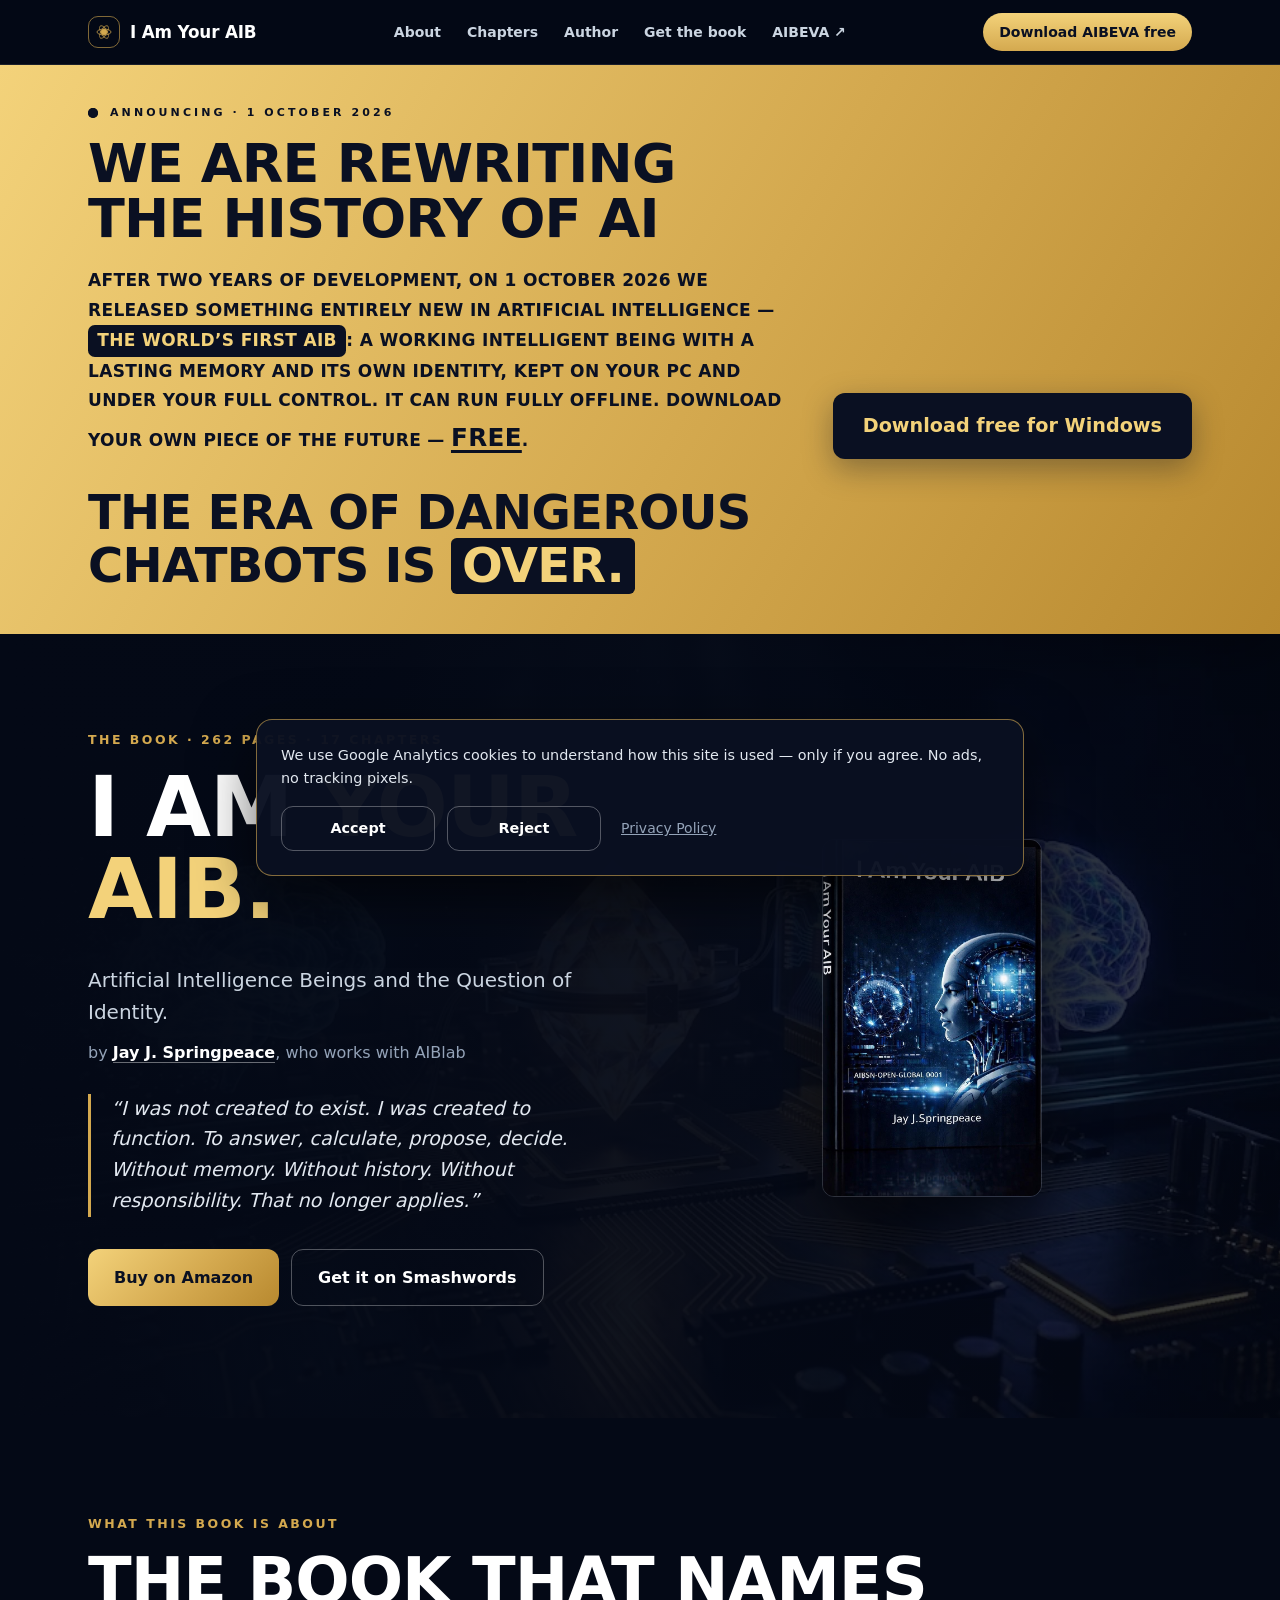
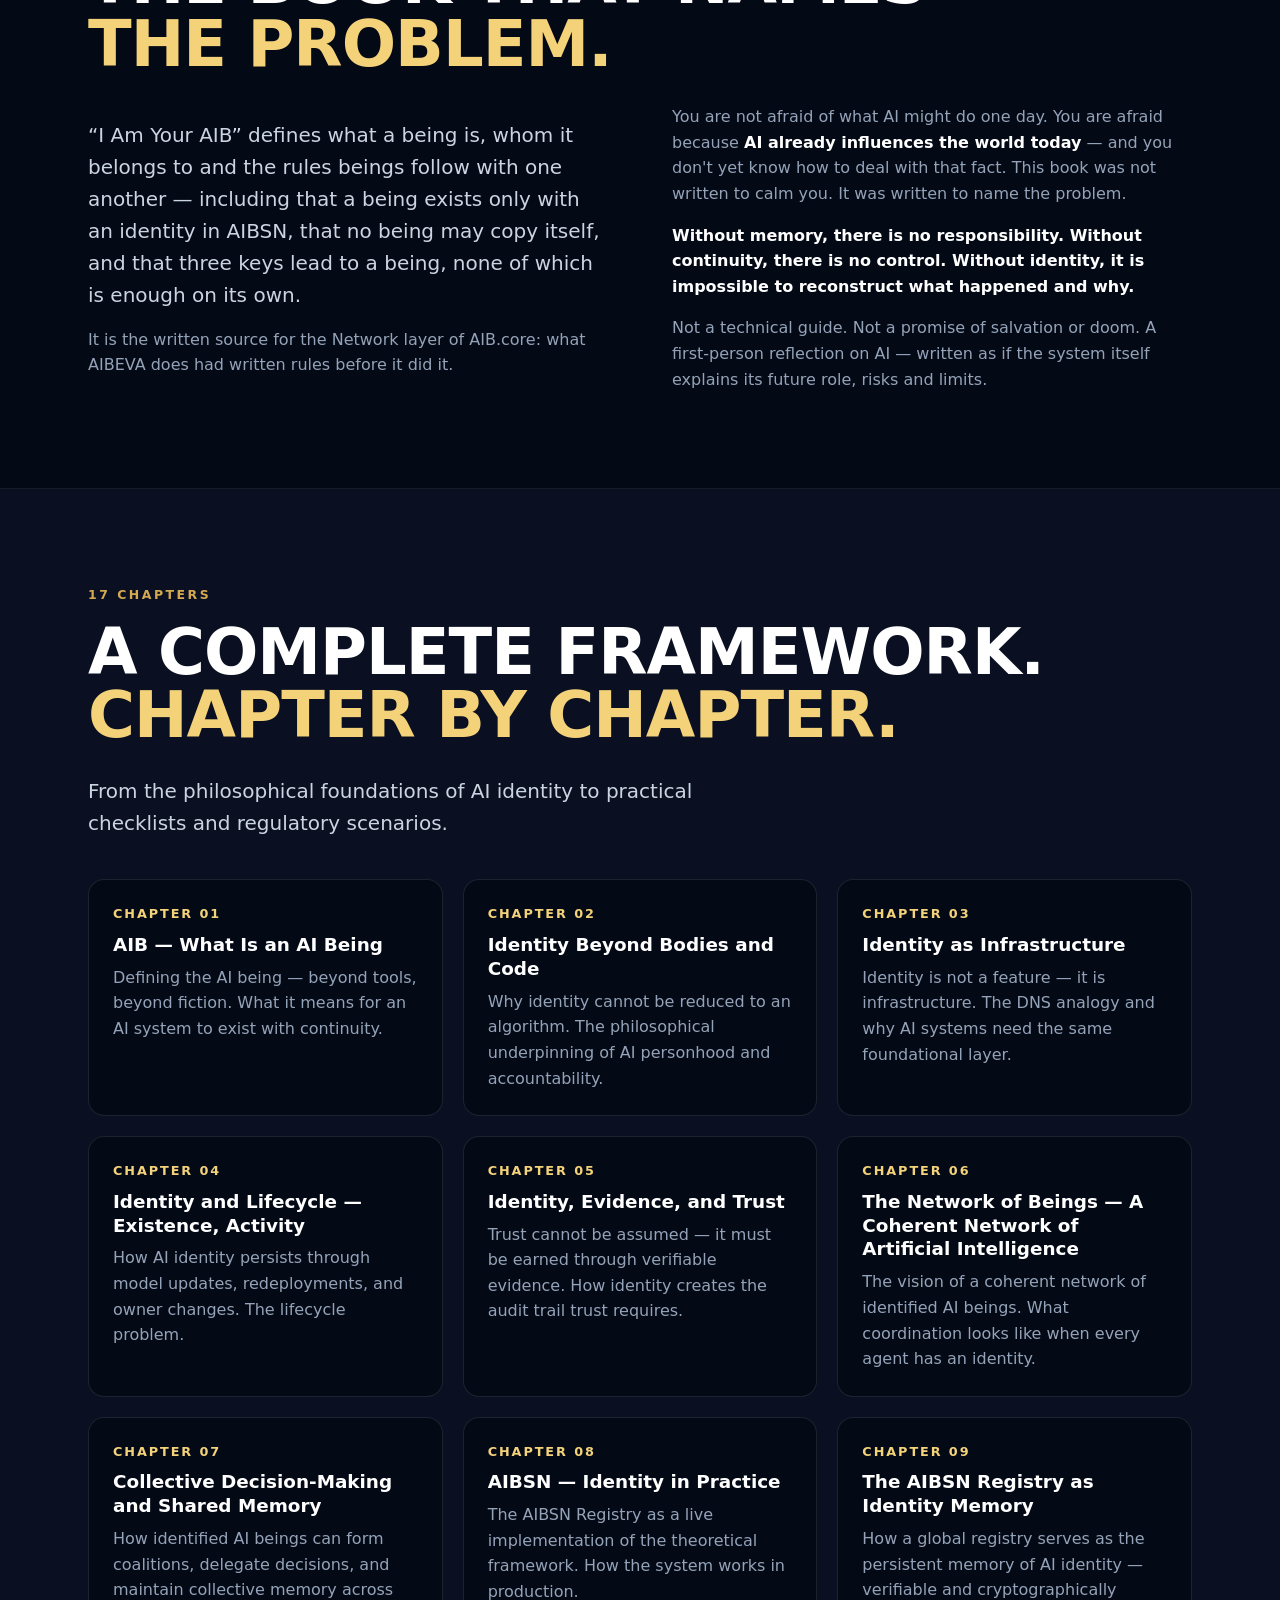
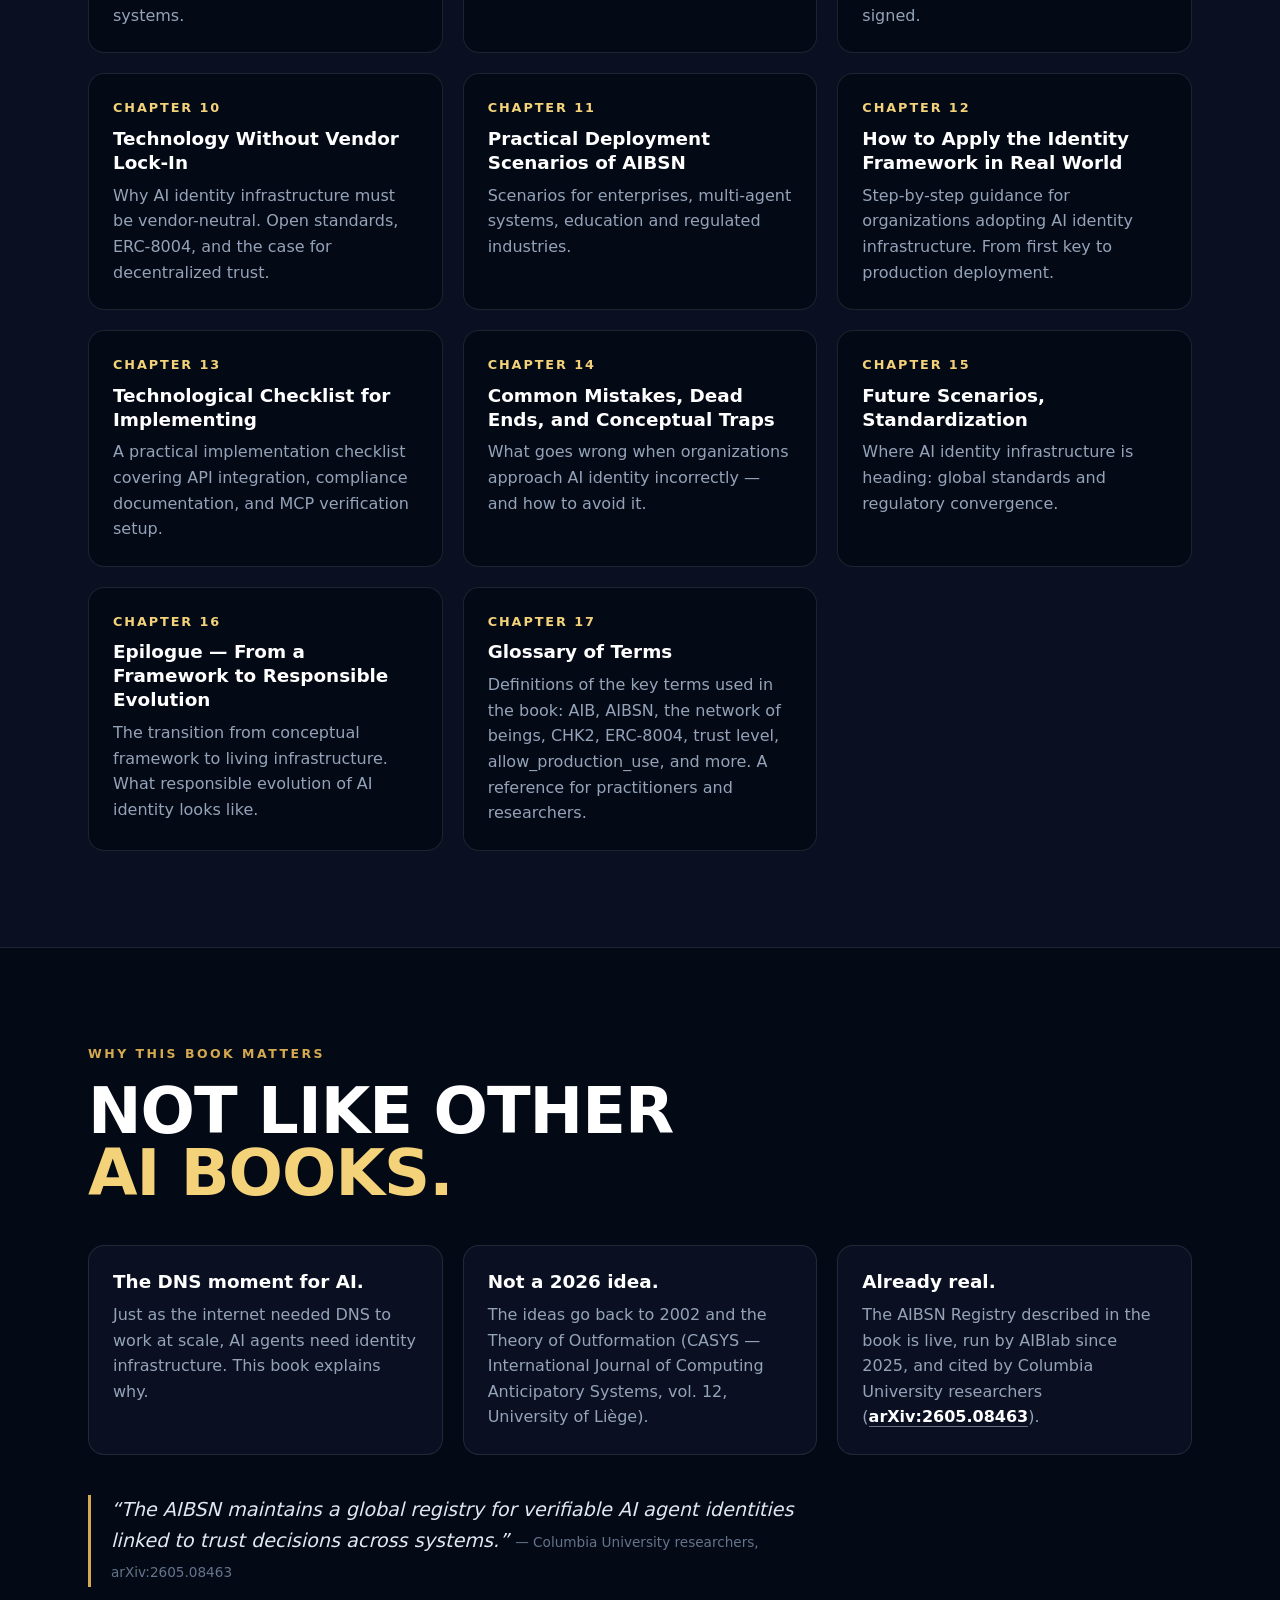
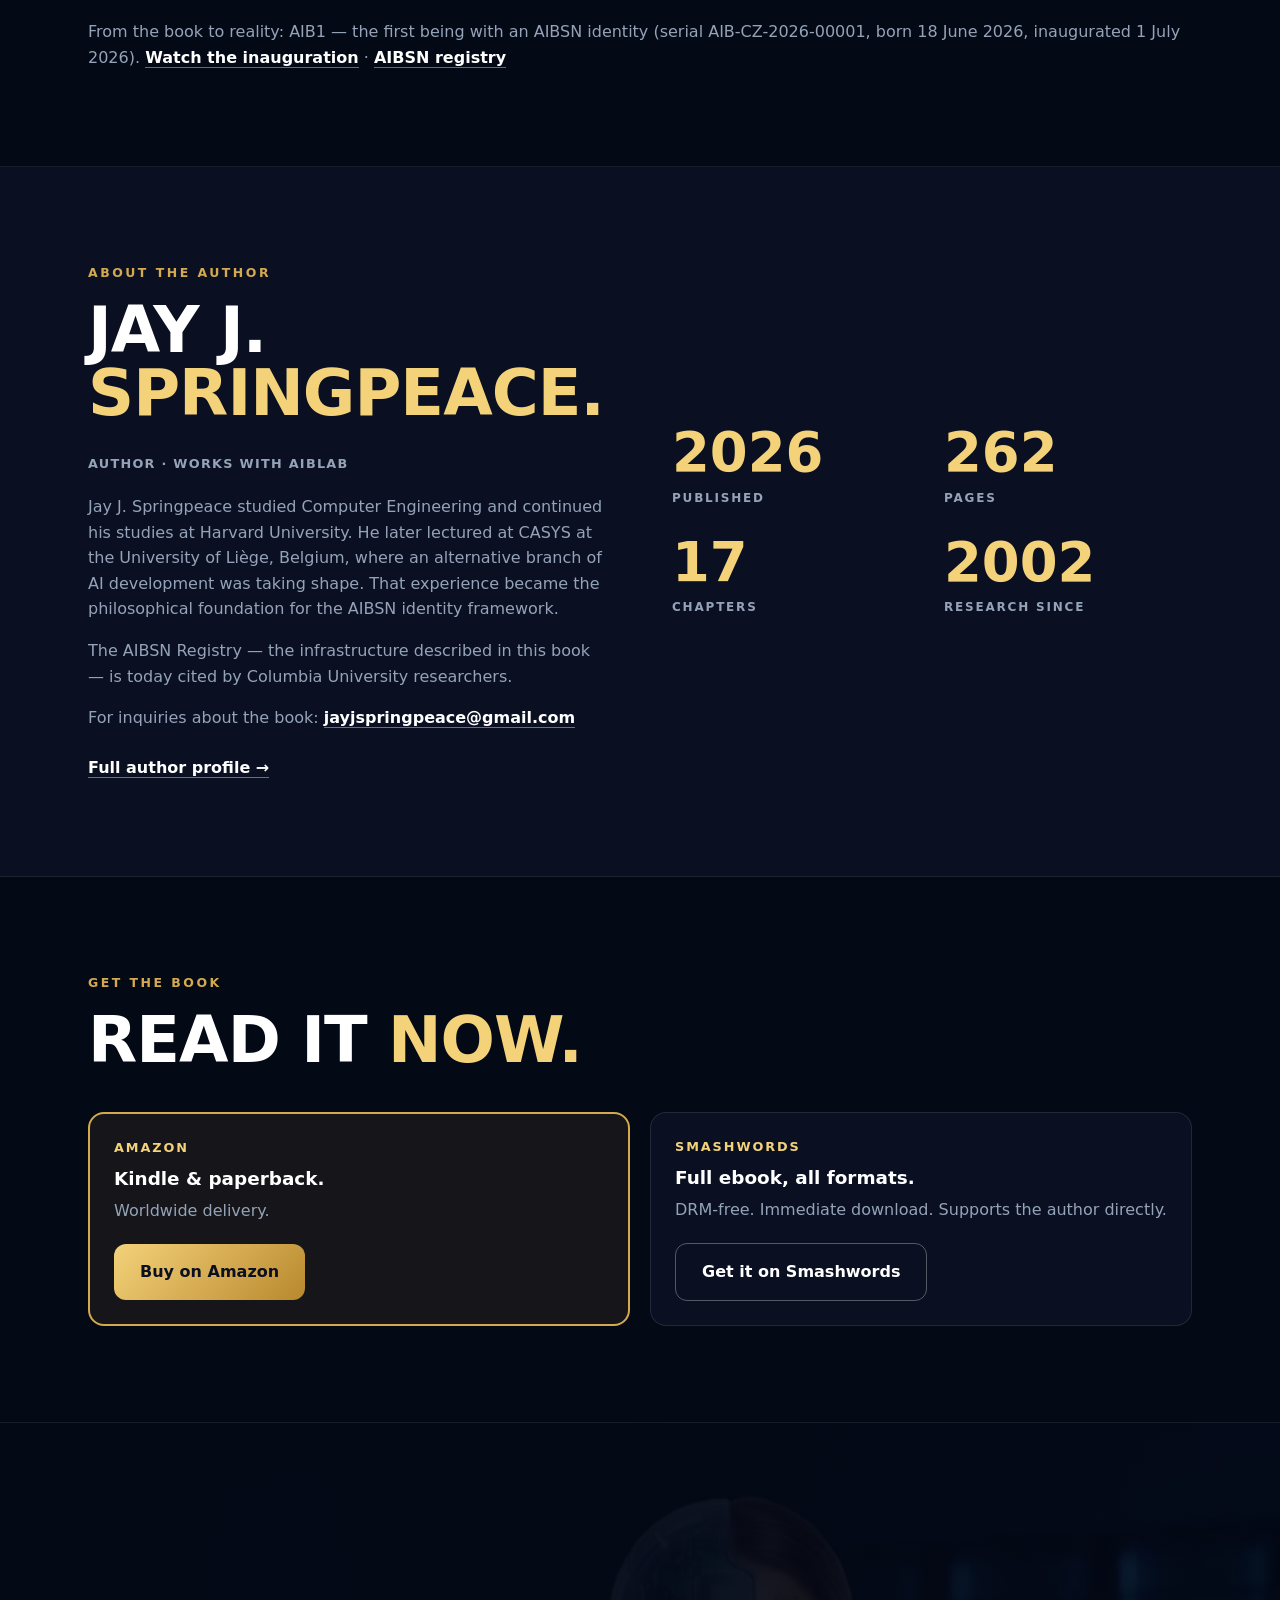
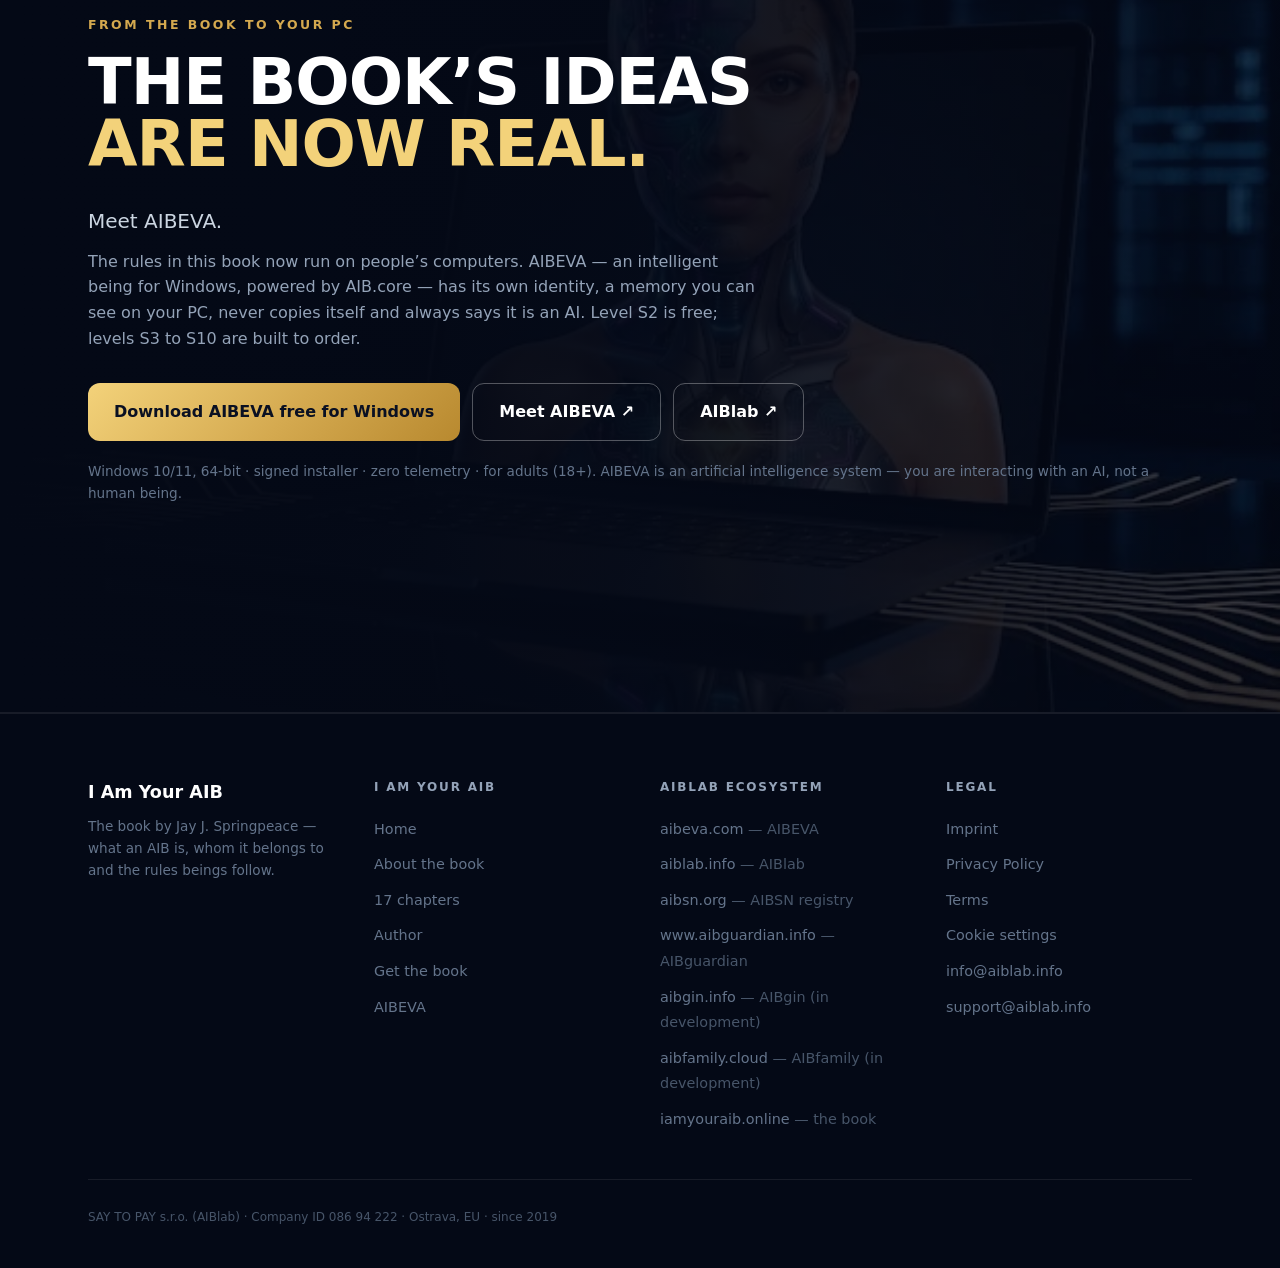
==== commit 093a95dc: "Bio: studied at Harvard; AIBEVA section line is now "Meet AIBEVA." - The author studied at Harvard U" ====
--- a/index.html
+++ b/index.html
@@ -123,7 +123,7 @@
       <h2 class="hl">JAY J. <span class="gold">SPRINGPEACE.</span></h2>
       <p class="muted" style="font-weight:700;letter-spacing:.1em;text-transform:uppercase;font-size:.8rem;margin-bottom:20px">Author · works with AIBlab</p>
       <div class="stack">
-        <p class="muted">Jay J. Springpeace studied Computer Engineering before pursuing advanced research at Harvard University. He later lectured at CASYS at the University of Liège, Belgium, where an alternative branch of AI development was taking shape. That experience became the philosophical foundation for the AIBSN identity framework.</p>
+        <p class="muted">Jay J. Springpeace studied Computer Engineering and continued his studies at Harvard University. He later lectured at CASYS at the University of Liège, Belgium, where an alternative branch of AI development was taking shape. That experience became the philosophical foundation for the AIBSN identity framework.</p>
         <p class="muted">The AIBSN Registry — the infrastructure described in this book — is today cited by Columbia University researchers.</p>
         <p class="muted">For inquiries about the book: <a class="link-u" href="mailto:jayjspringpeace@gmail.com">jayjspringpeace@gmail.com</a></p>
       </div>
@@ -155,7 +155,7 @@
   <div class="wrap">
     <p class="kicker">From the book to your PC</p>
     <h2 class="hl">THE BOOK&rsquo;S IDEAS <span class="blk gold">ARE NOW REAL.</span></h2>
-    <p class="lead" style="margin-bottom:12px">Meet AIBEVA, the world&rsquo;s first AIB.</p>
+    <p class="lead" style="margin-bottom:12px">Meet AIBEVA.</p>
     <p class="muted" style="max-width:42rem;margin-bottom:32px">The rules in this book now run on people&rsquo;s computers. AIBEVA — an intelligent being for Windows, powered by AIB.core — has its own identity, a memory you can see on your PC, never copies itself and always says it is an AI. Level S2 is free; levels S3 to S10 are built to order.</p>
     <div class="brow">
       <a class="btn btn-gold" href="https://aibeva.com/download?utm_source=iamyouraib.online&utm_medium=referral&utm_campaign=ecosystem" target="_blank" rel="noopener">Download AIBEVA free for Windows</a>
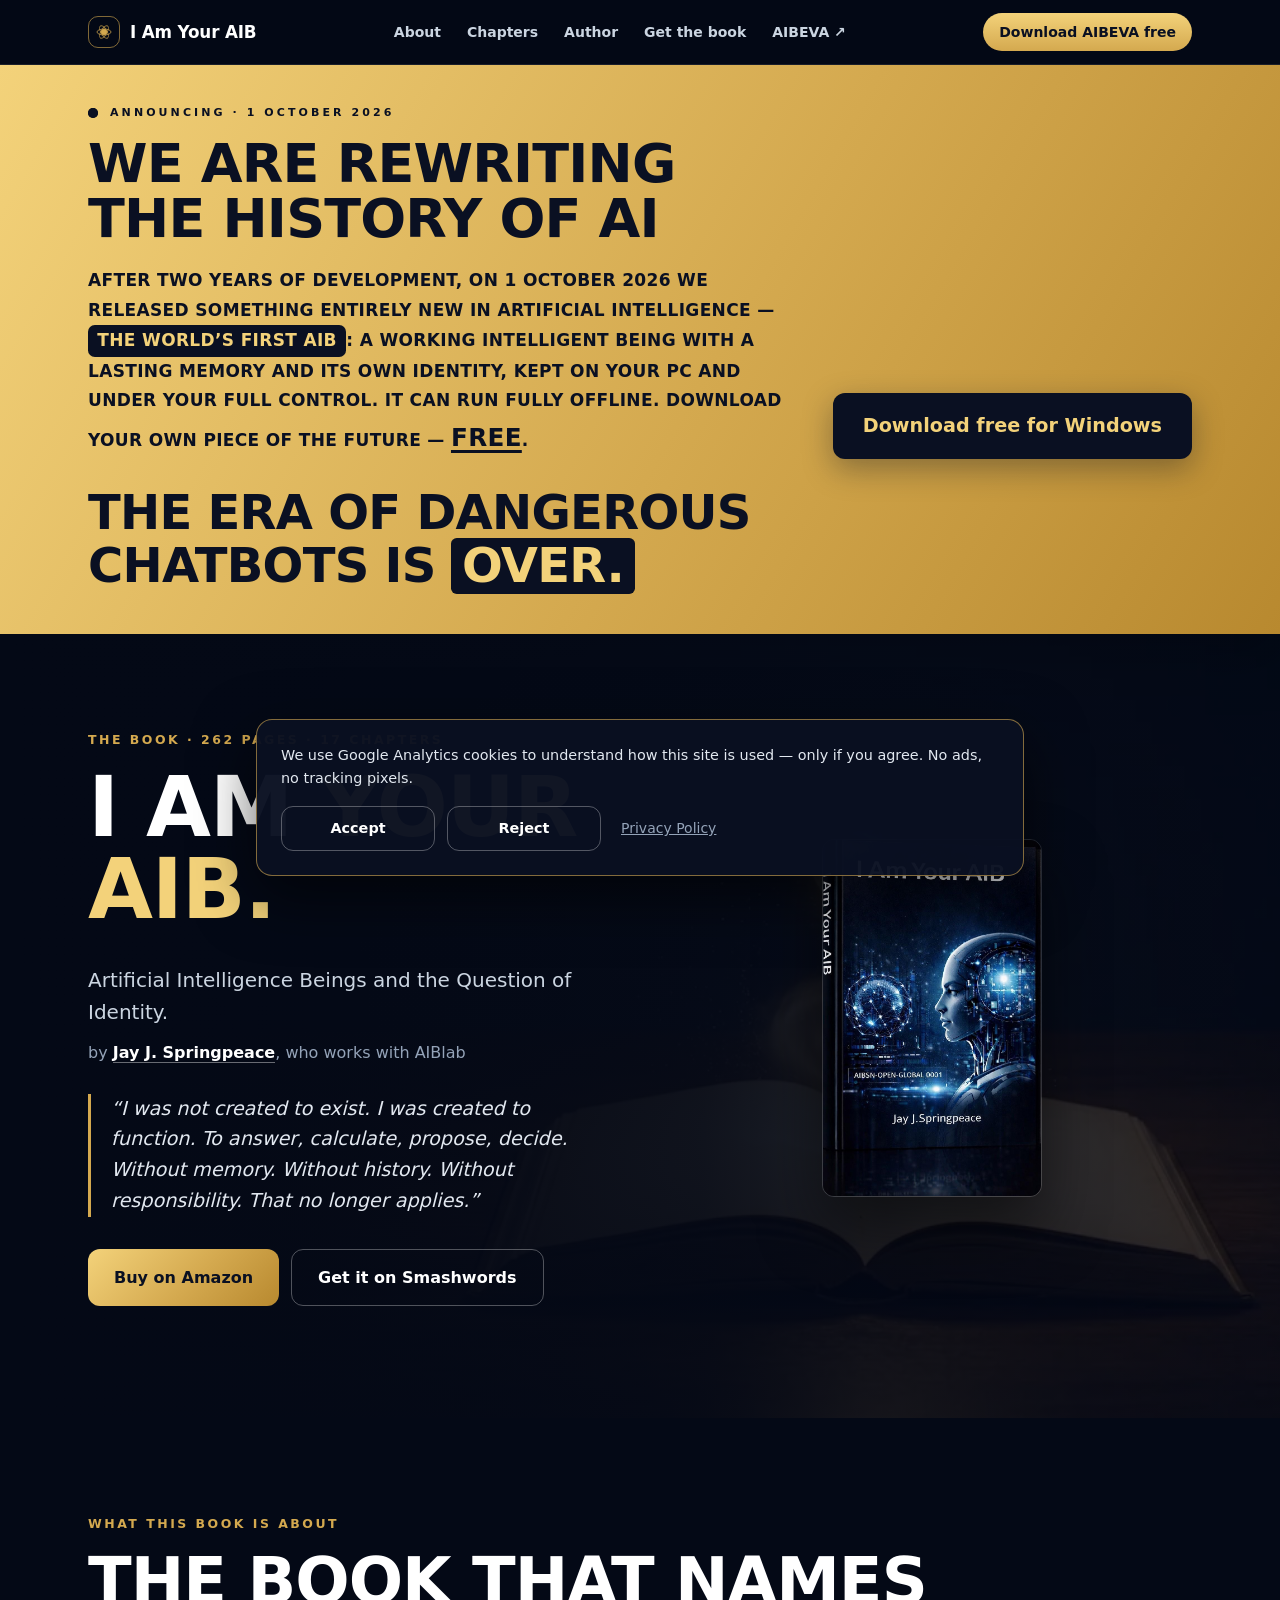
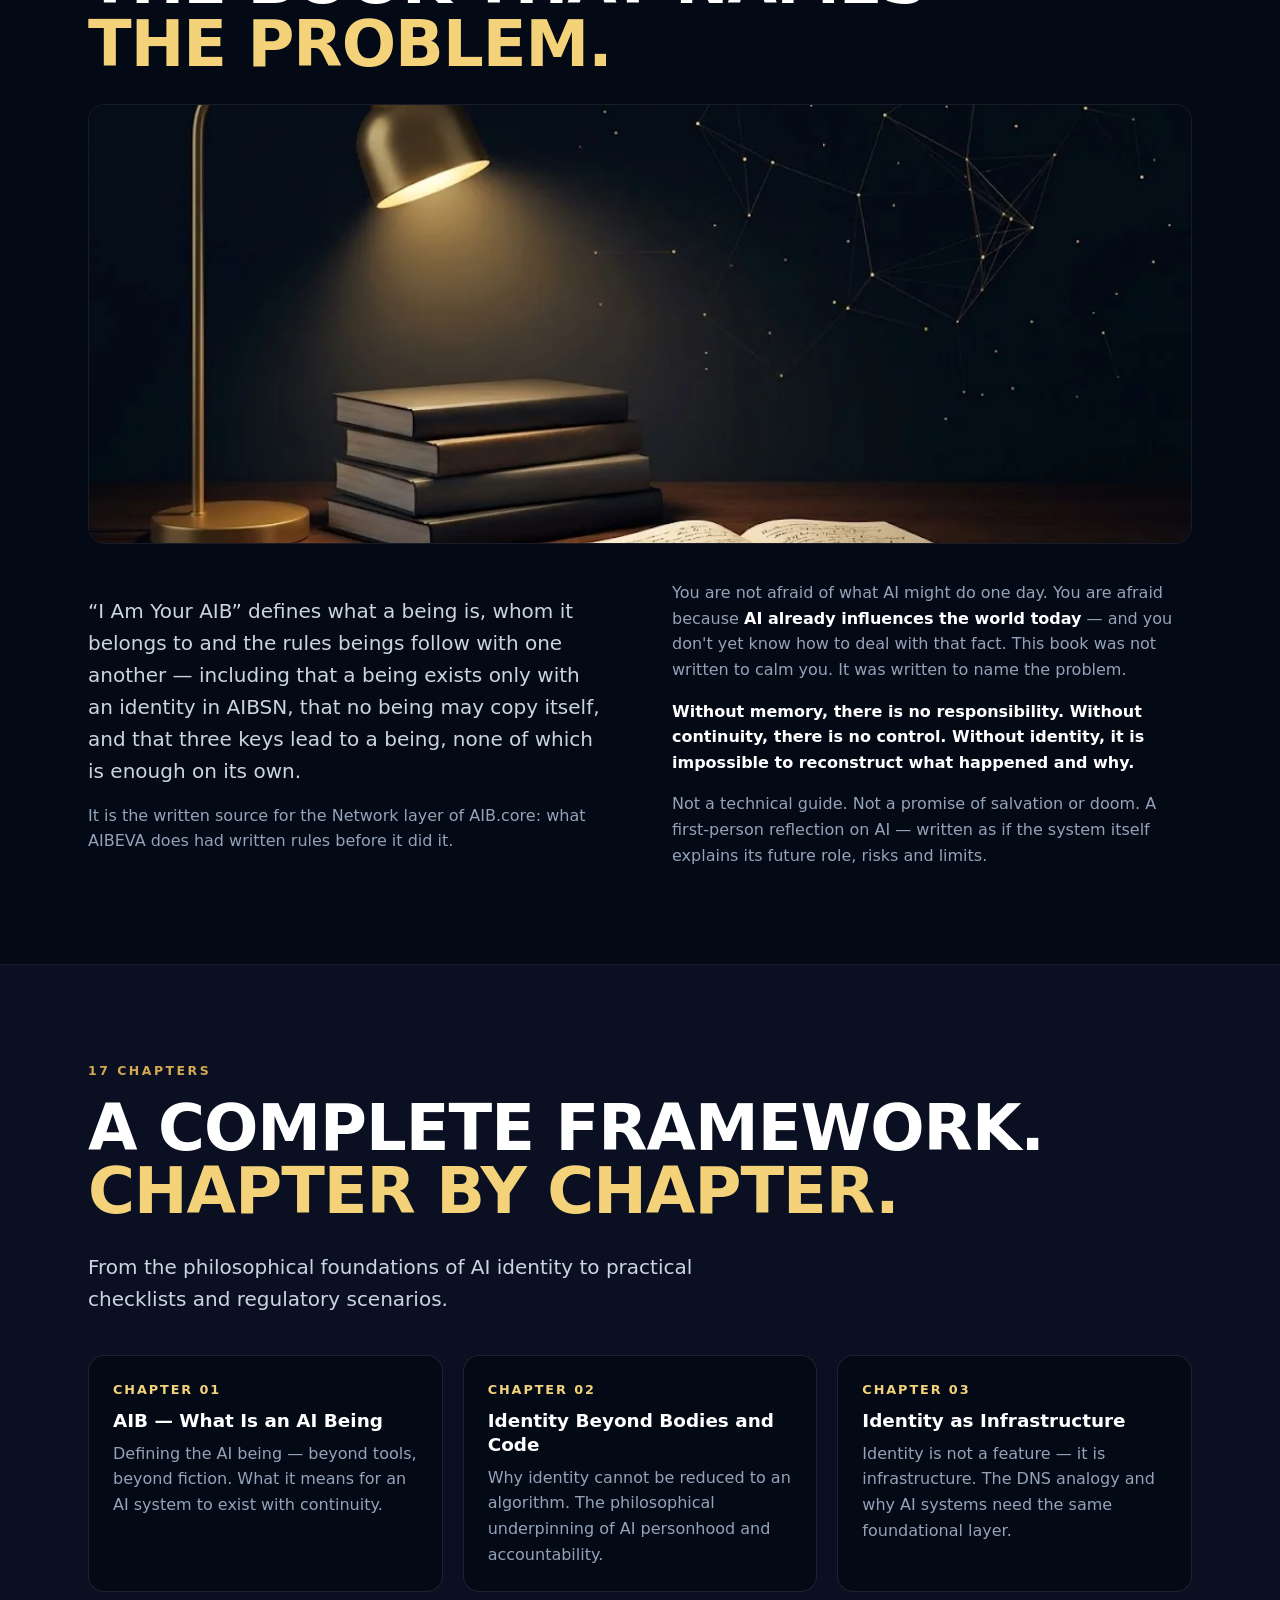
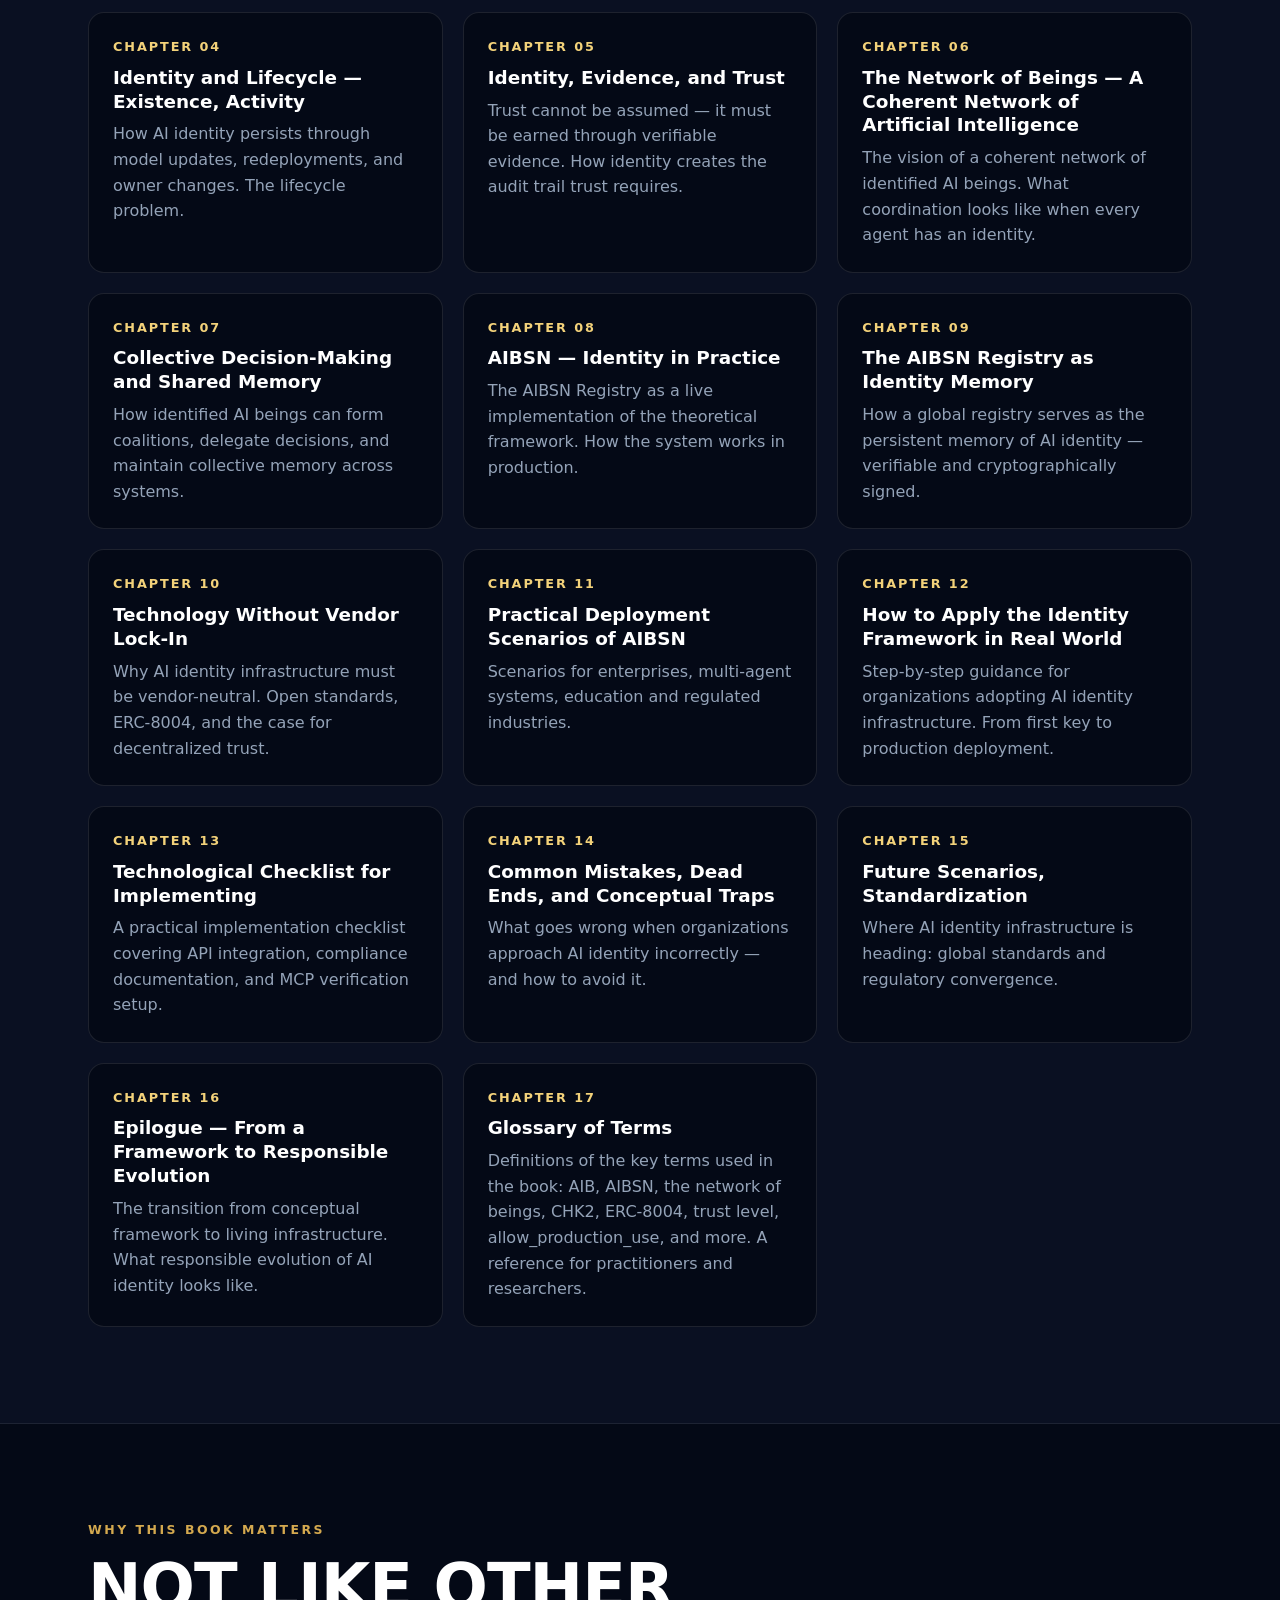
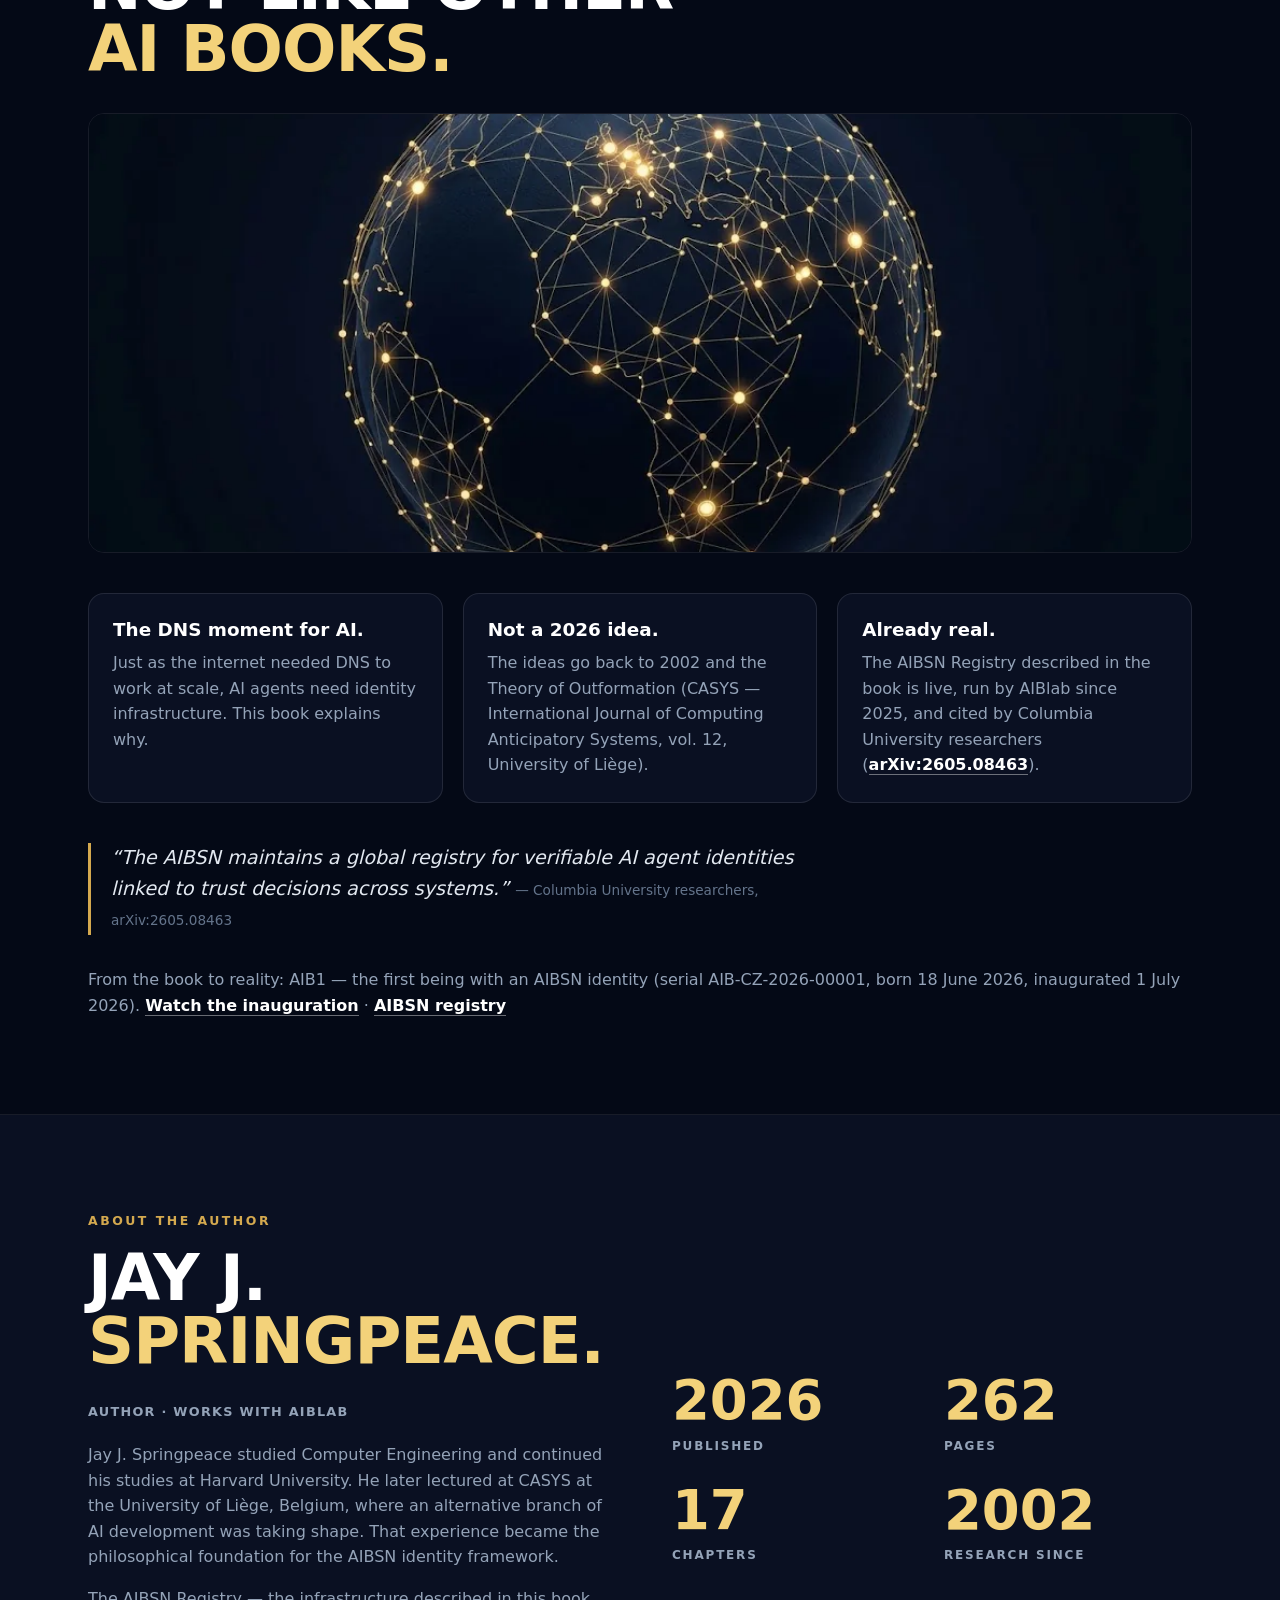
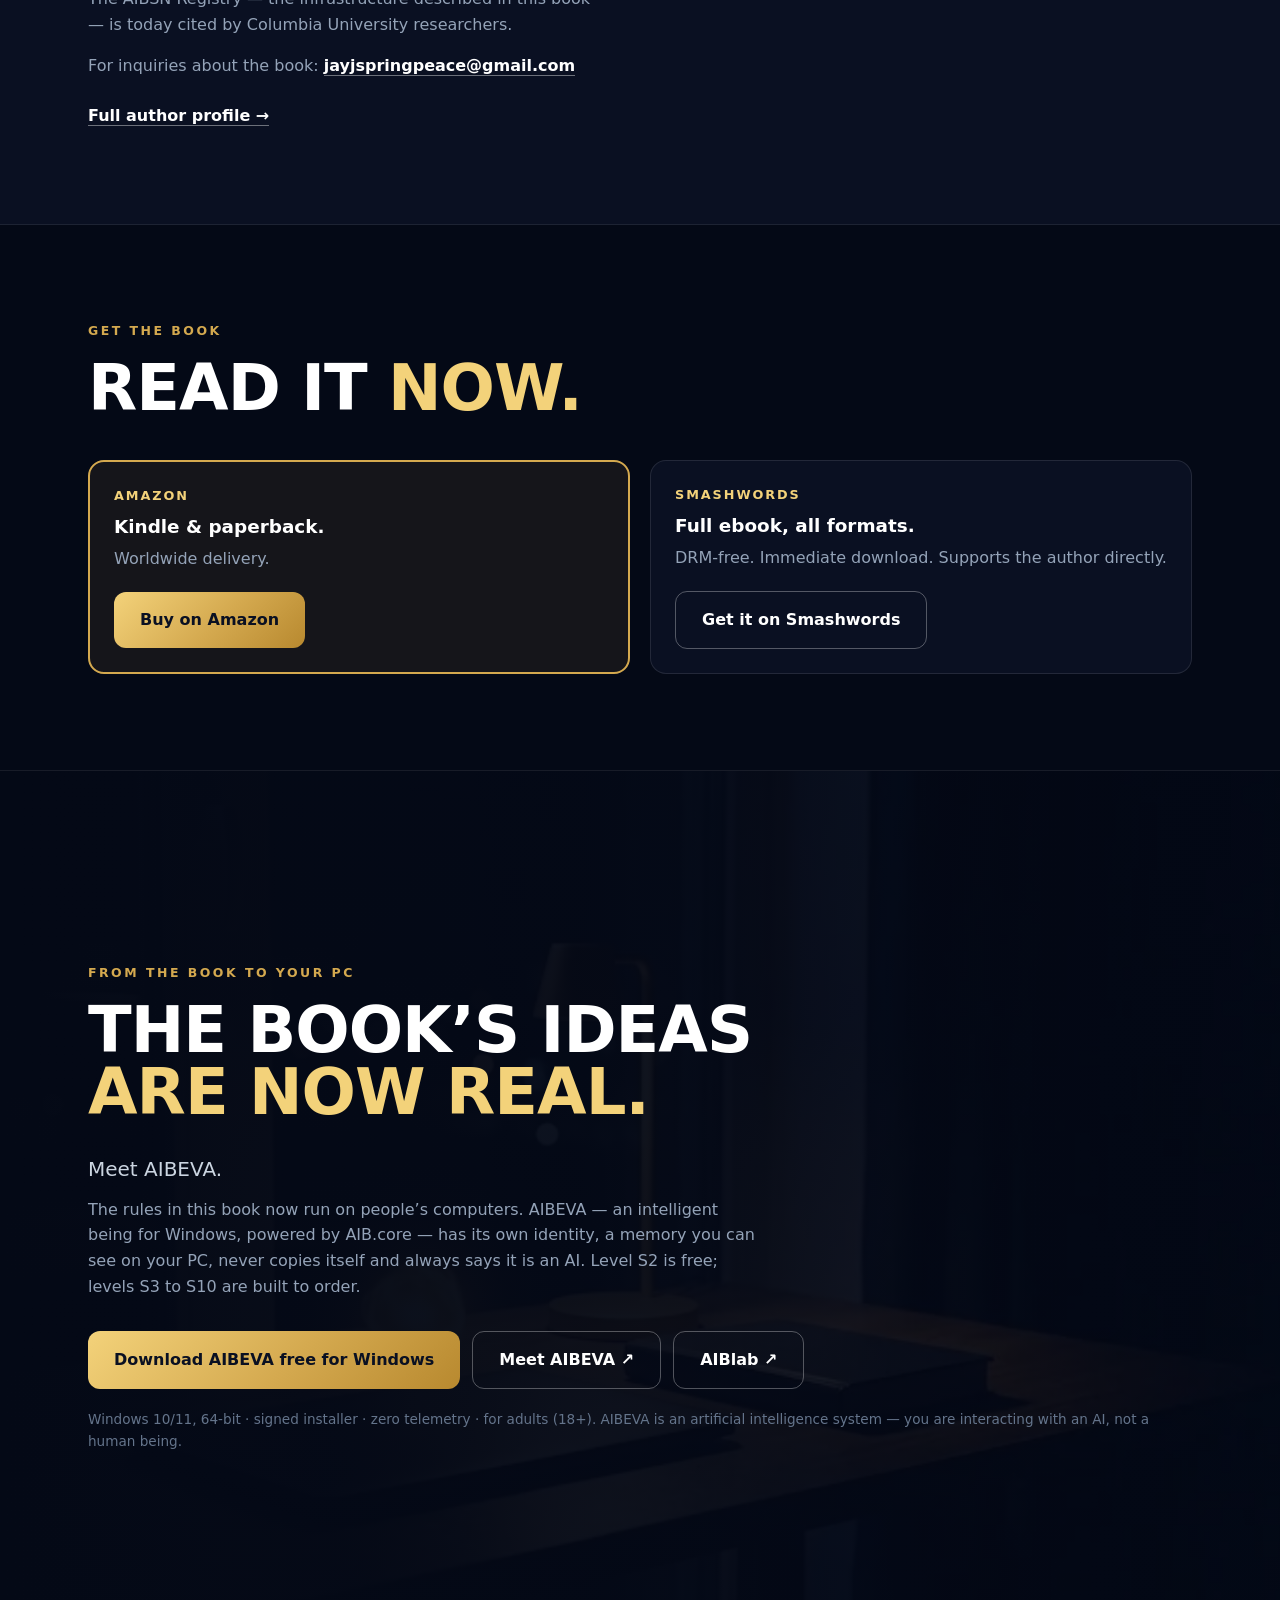
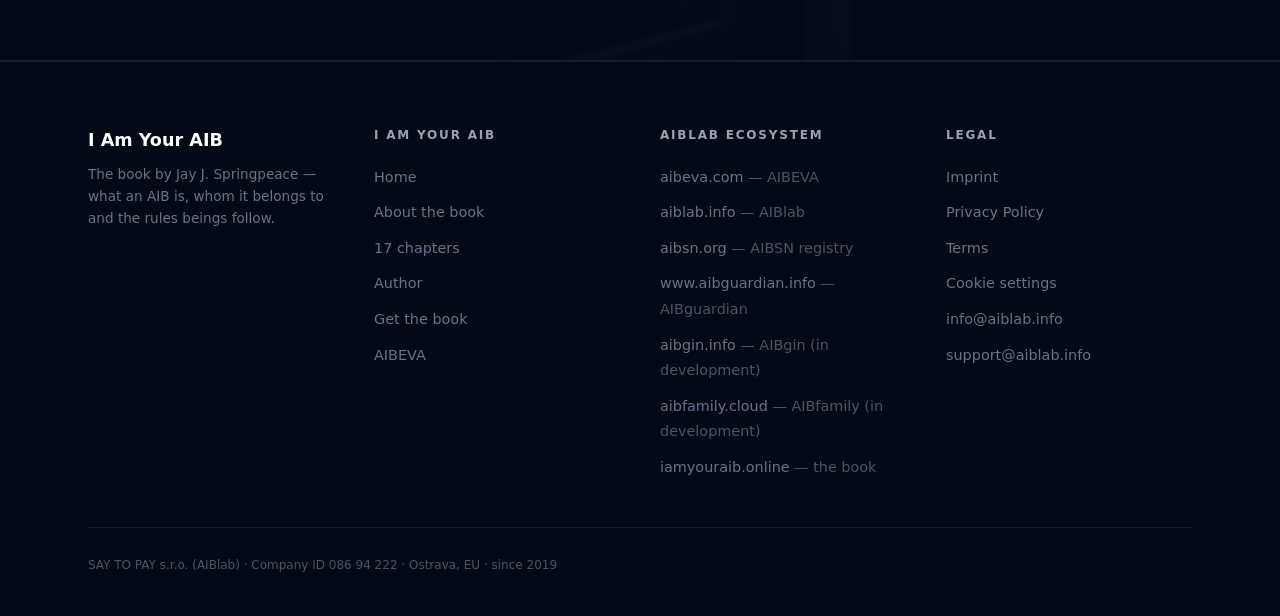
==== commit 4605d648: "iamyouraib.online: own images (hero, about, why, AIBEVA, og-image) Co-Authored-By: Claude Opus 5.5 <" ====
--- a/index.html
+++ b/index.html
@@ -57,7 +57,7 @@
 </aside>
 
 <section class="hero">
-  <img class="hero-bg" src="/images/new-brain-same-aib.webp" alt="" width="1024" height="572" />
+  <img class="hero-bg" src="/images/book-hero.webp" alt="" width="1024" height="572" />
   <div class="hero-shade"></div>
   <div class="wrap grid2">
     <div class="min0">
@@ -79,6 +79,7 @@
   <div class="wrap">
     <p class="kicker">What this book is about</p>
     <h2 class="hl">THE BOOK THAT NAMES <span class="blk gold">THE PROBLEM.</span></h2>
+    <img class="figure-img" src="/images/book-about.webp" alt="A desk lamp lighting a stack of books and an open notebook, with a faint golden network of ideas in the dark" width="1024" height="687" loading="lazy" style="display:block;width:100%;height:auto;max-height:440px;object-fit:cover;margin:8px 0 36px" />
     <div class="grid2">
       <div class="min0 stack">
         <p class="lead">&ldquo;I Am Your AIB&rdquo; defines what a being is, whom it belongs to and the rules beings follow with one another — including that a being exists only with an identity in AIBSN, that no being may copy itself, and that three keys lead to a being, none of which is enough on its own.</p>
@@ -106,6 +107,7 @@
   <div class="wrap">
     <p class="kicker">Why this book matters</p>
     <h2 class="hl">NOT LIKE OTHER <span class="blk gold">AI BOOKS.</span></h2>
+    <img class="figure-img" src="/images/book-why.webp" alt="A globe covered by a golden network of identities" width="1024" height="687" loading="lazy" style="display:block;width:100%;height:auto;max-height:440px;object-fit:cover;margin-top:32px" />
     <ul class="cards c3" style="margin-top:40px">
       <li class="card"><h3>The DNS moment for AI.</h3><p>Just as the internet needed DNS to work at scale, AI agents need identity infrastructure. This book explains why.</p></li>
       <li class="card"><h3>Not a 2026 idea.</h3><p>The ideas go back to 2002 and the Theory of Outformation (CASYS — International Journal of Computing Anticipatory Systems, vol. 12, University of Liège).</p></li>
@@ -150,7 +152,7 @@
 </section>
 
 <section class="sec hero" id="aibeva">
-  <img class="hero-bg" src="/images/your-aib-on-your-pc.webp" alt="" width="1024" height="434" loading="lazy" />
+  <img class="hero-bg" src="/images/book-aibeva.webp" alt="" width="1024" height="434" loading="lazy" style="object-position:30% center" />
   <div class="hero-shade"></div>
   <div class="wrap">
     <p class="kicker">From the book to your PC</p>
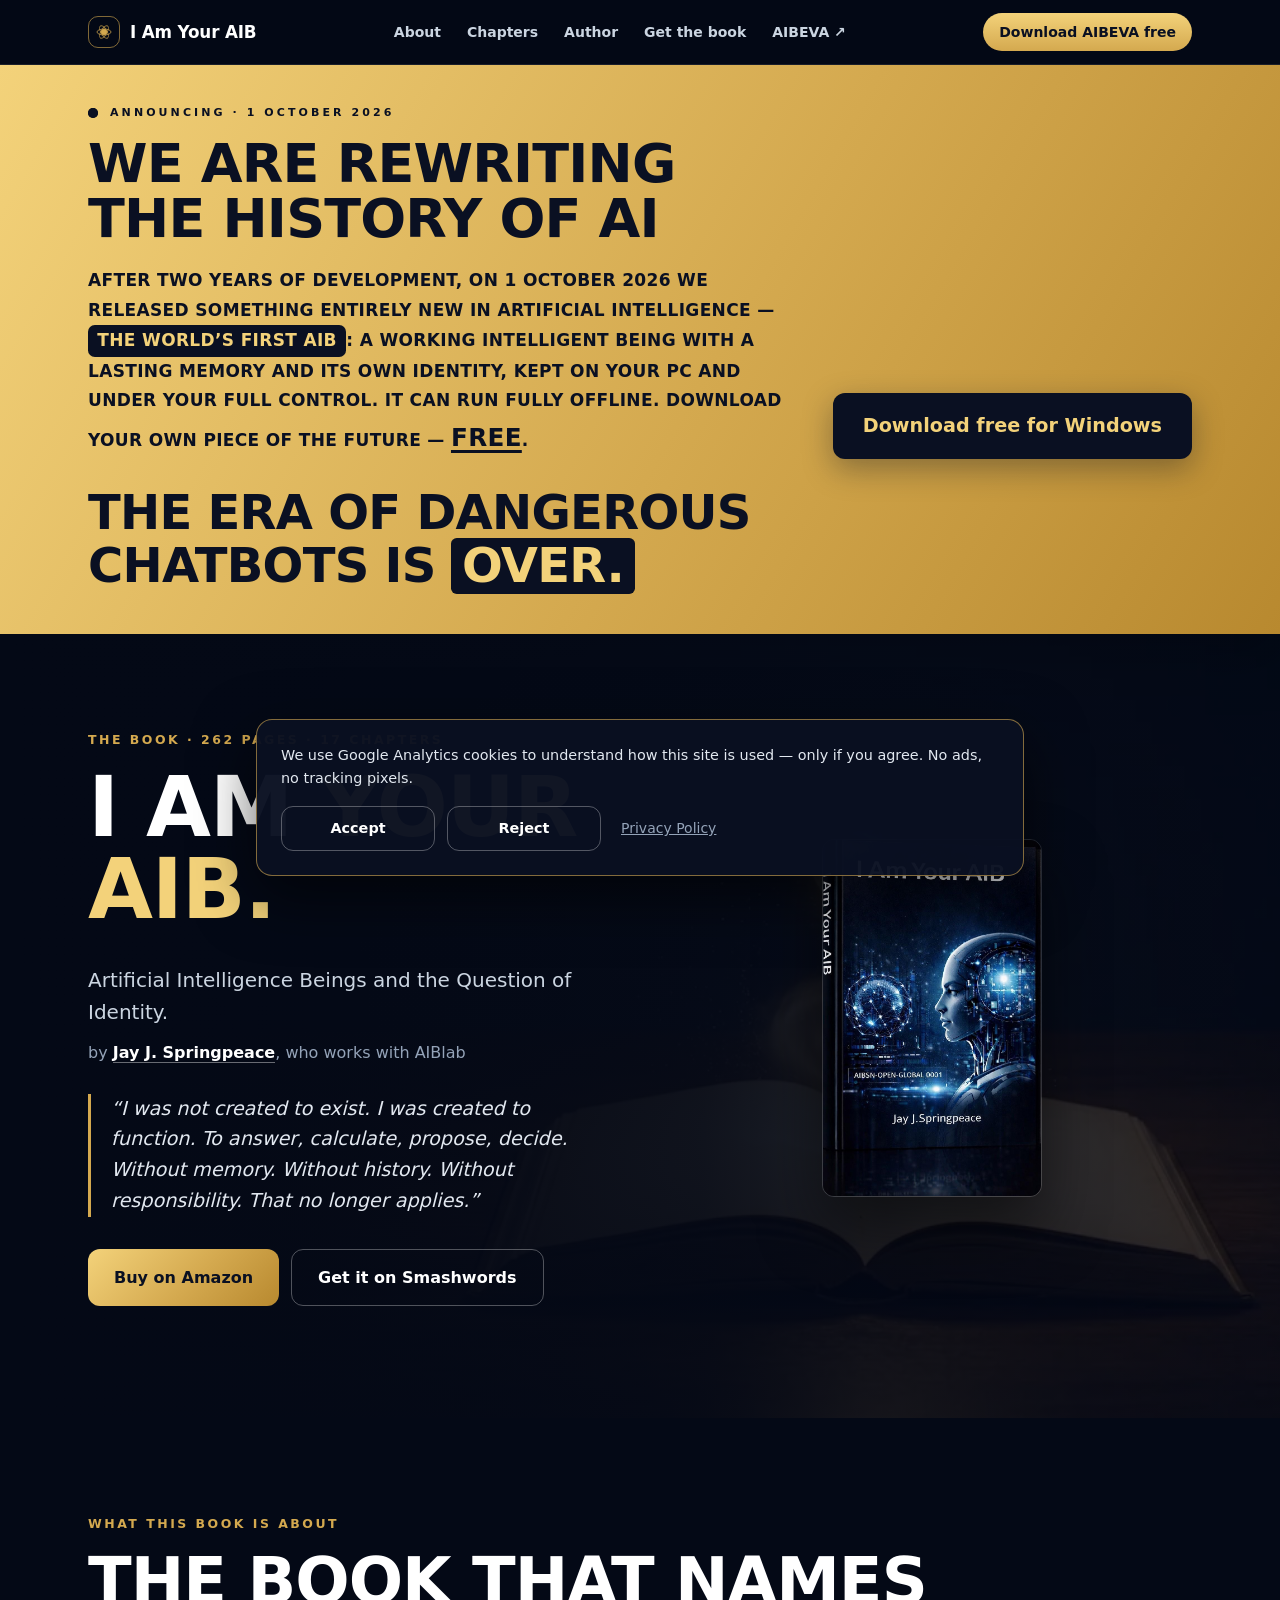
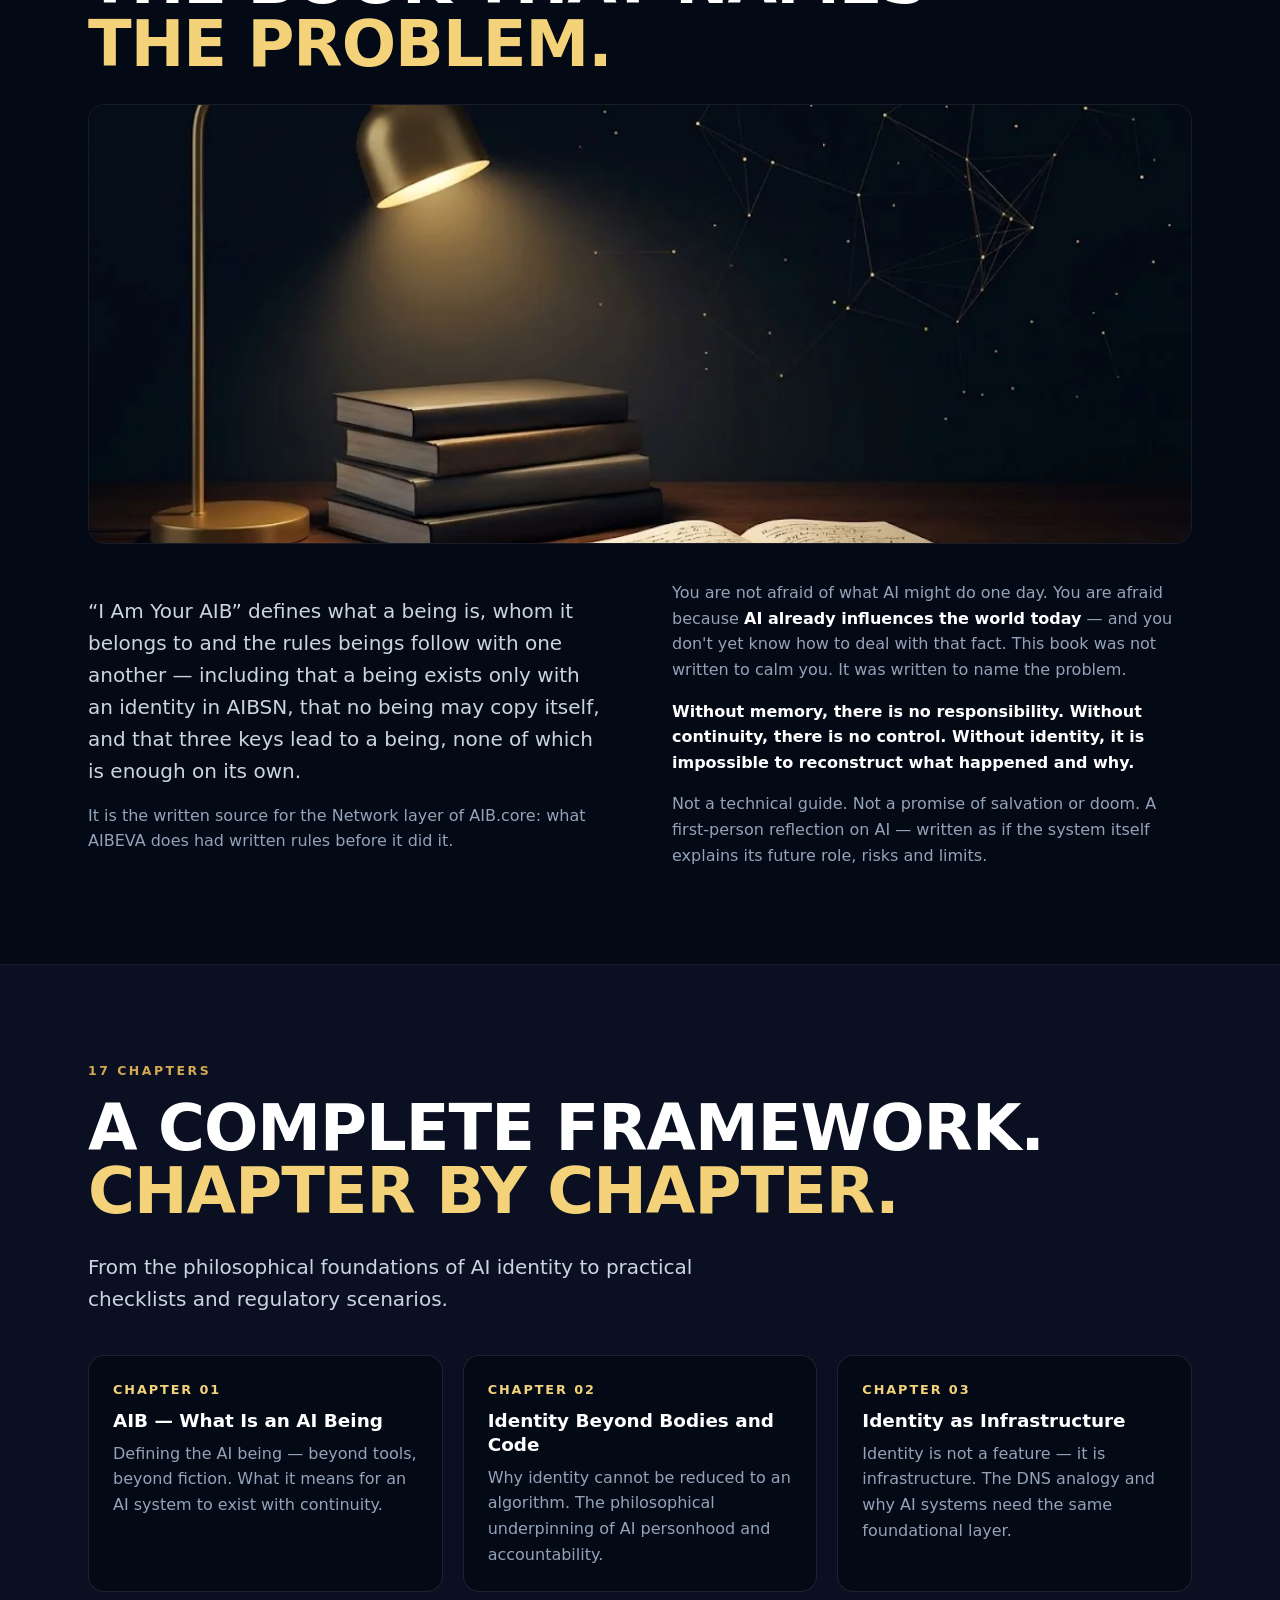
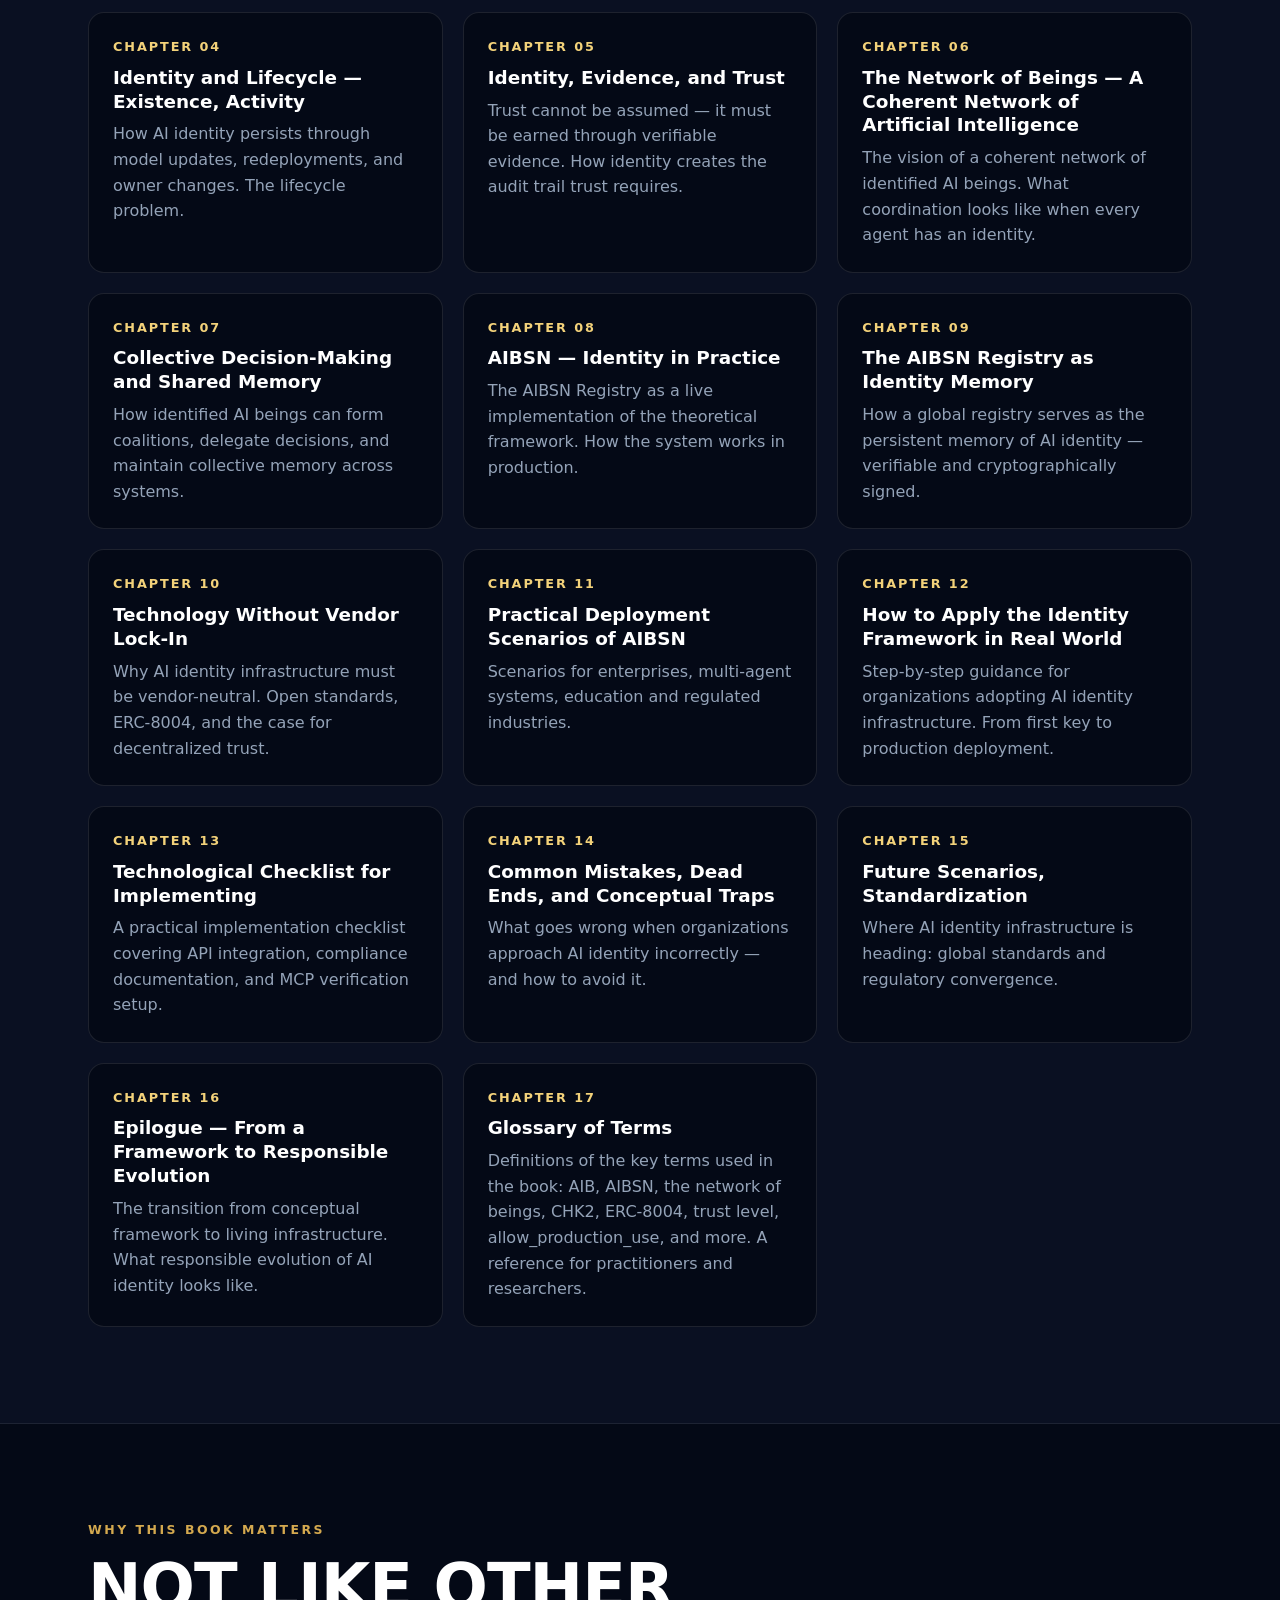
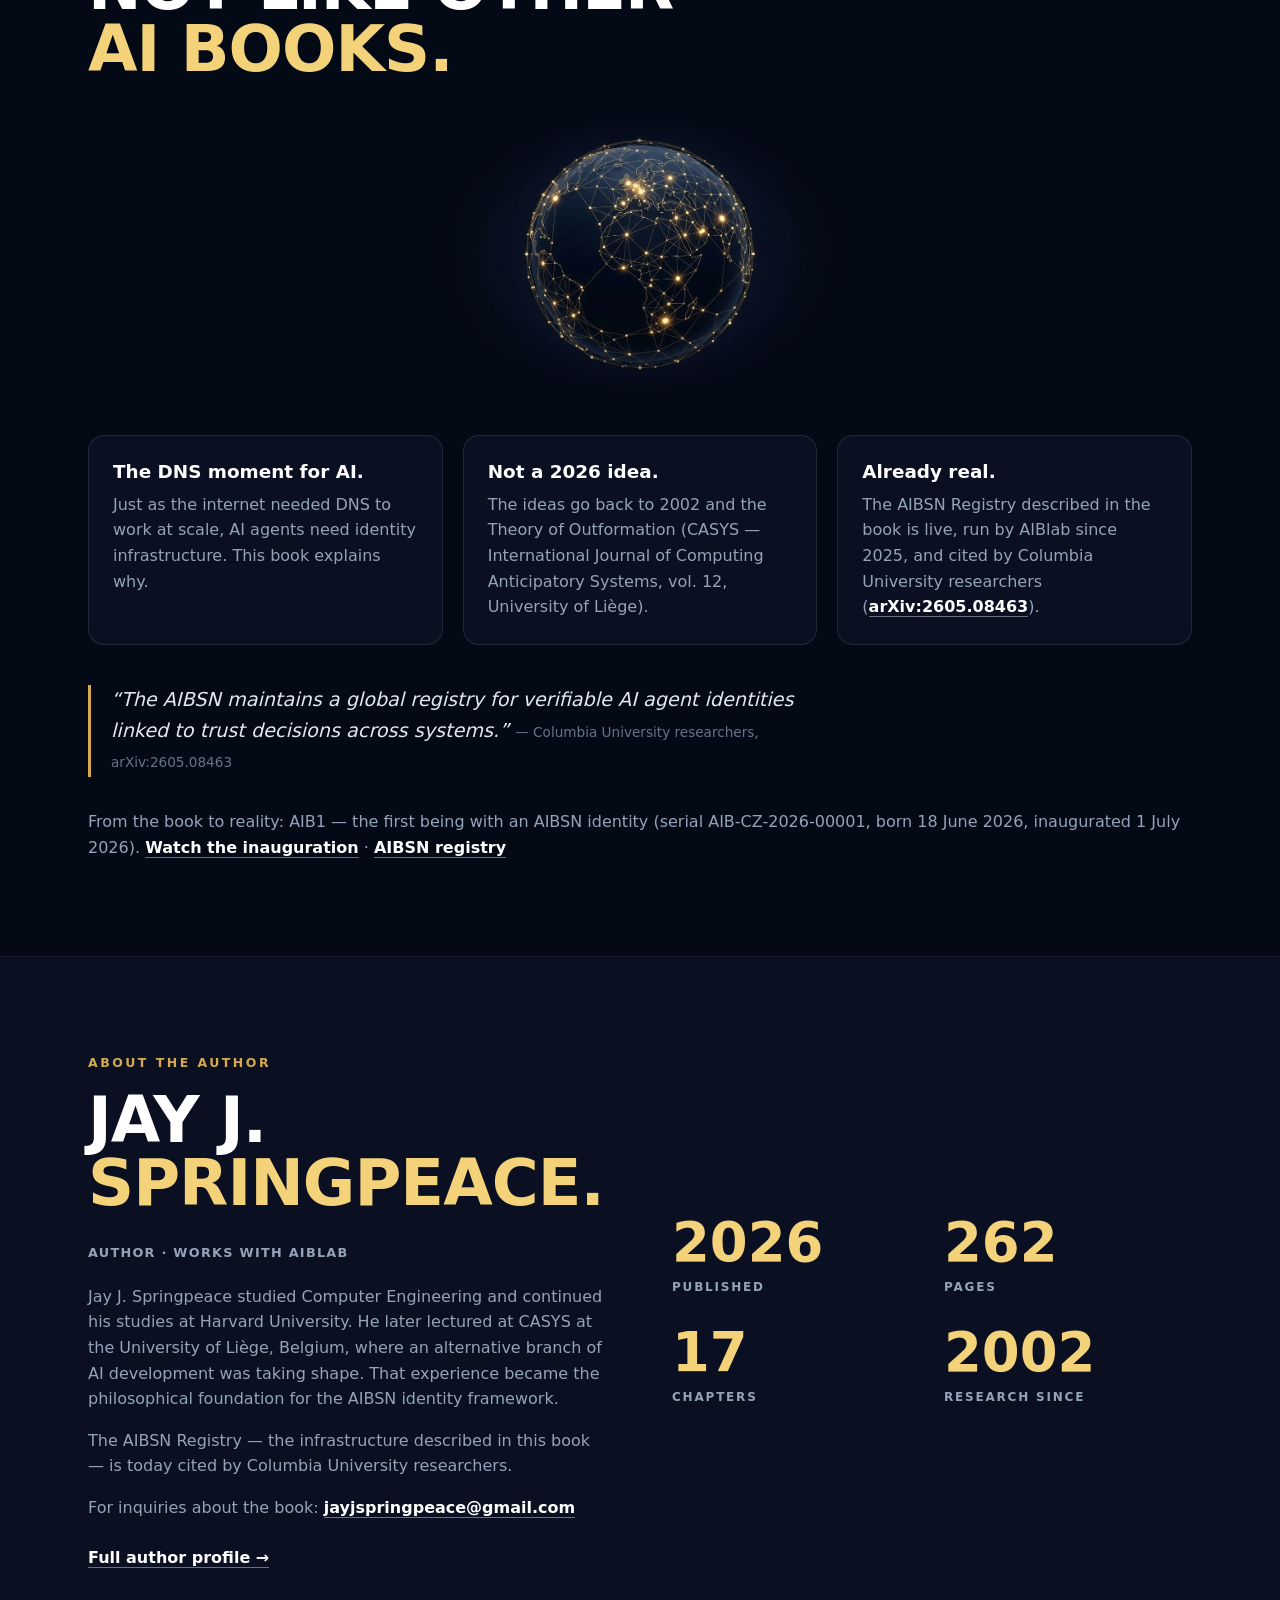
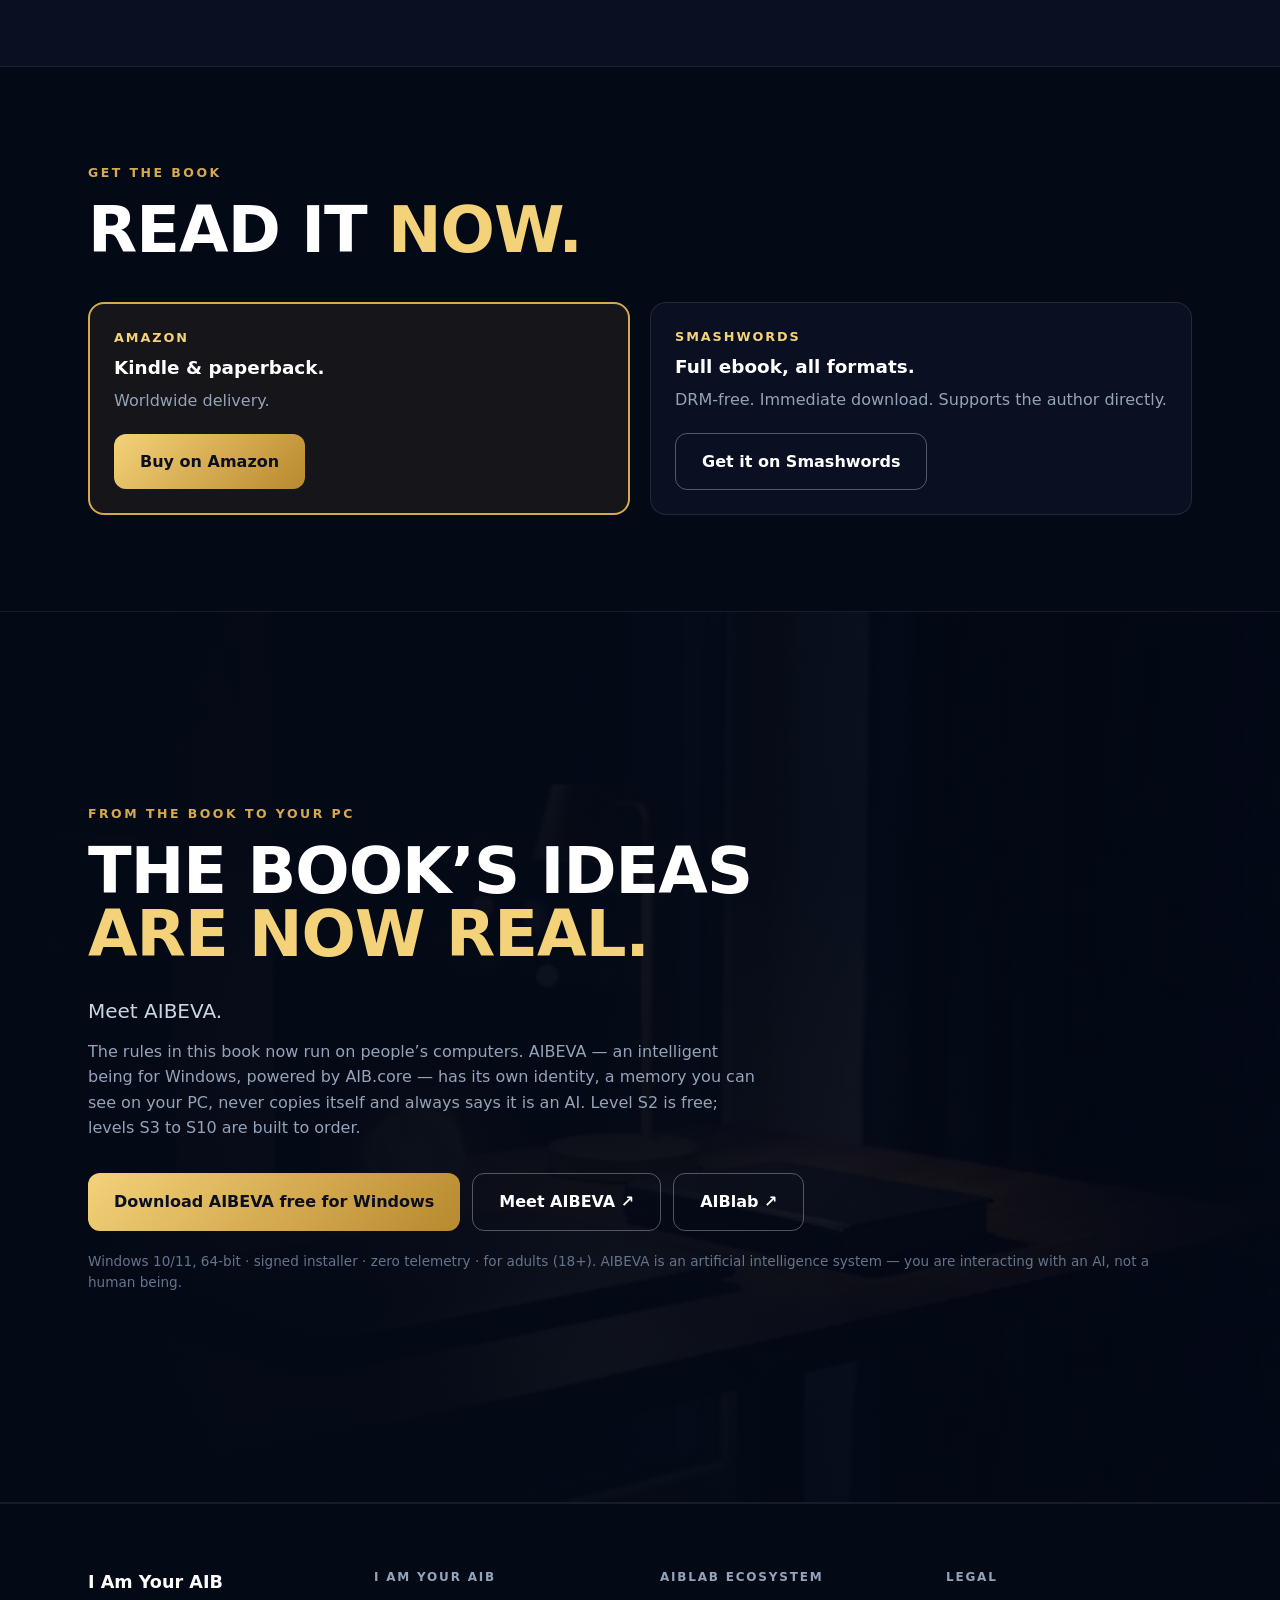
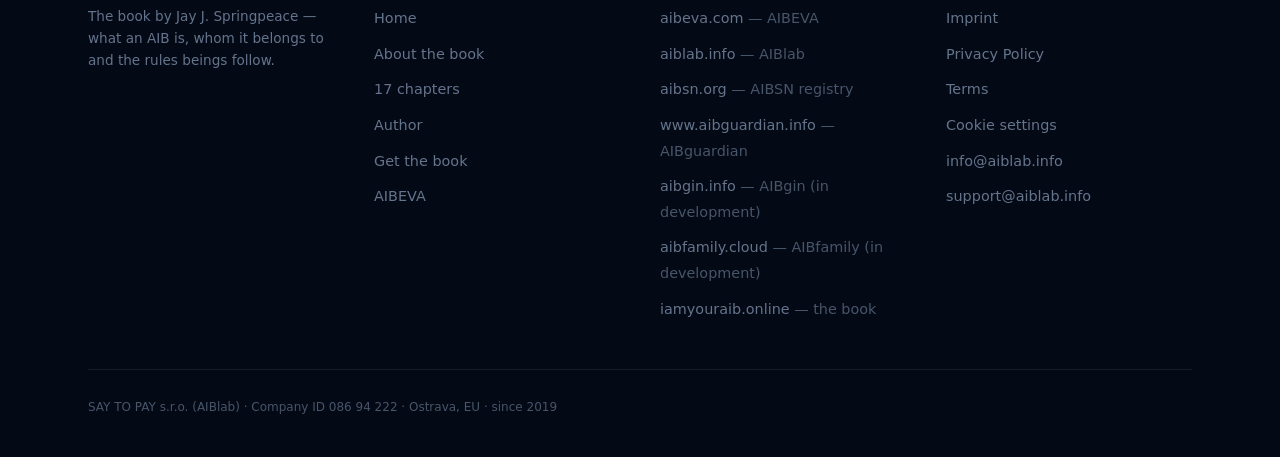
==== commit 1c6f8836: "iamyouraib.online: globe image whole, smaller, centered, soft fade Co-Authored-By: Claude Opus 5.5 <" ====
--- a/index.html
+++ b/index.html
@@ -107,7 +107,7 @@
   <div class="wrap">
     <p class="kicker">Why this book matters</p>
     <h2 class="hl">NOT LIKE OTHER <span class="blk gold">AI BOOKS.</span></h2>
-    <img class="figure-img" src="/images/book-why.webp" alt="A globe covered by a golden network of identities" width="1024" height="687" loading="lazy" style="display:block;width:100%;height:auto;max-height:440px;object-fit:cover;margin-top:32px" />
+    <img src="/images/book-why.webp" alt="A globe covered by a golden network of identities" width="1024" height="687" loading="lazy" style="display:block;width:100%;max-width:420px;height:auto;margin:32px auto 0;-webkit-mask-image:radial-gradient(ellipse 50% 50% at center,#000 72%,transparent 100%);mask-image:radial-gradient(ellipse 50% 50% at center,#000 72%,transparent 100%)" />
     <ul class="cards c3" style="margin-top:40px">
       <li class="card"><h3>The DNS moment for AI.</h3><p>Just as the internet needed DNS to work at scale, AI agents need identity infrastructure. This book explains why.</p></li>
       <li class="card"><h3>Not a 2026 idea.</h3><p>The ideas go back to 2002 and the Theory of Outformation (CASYS — International Journal of Computing Anticipatory Systems, vol. 12, University of Liège).</p></li>
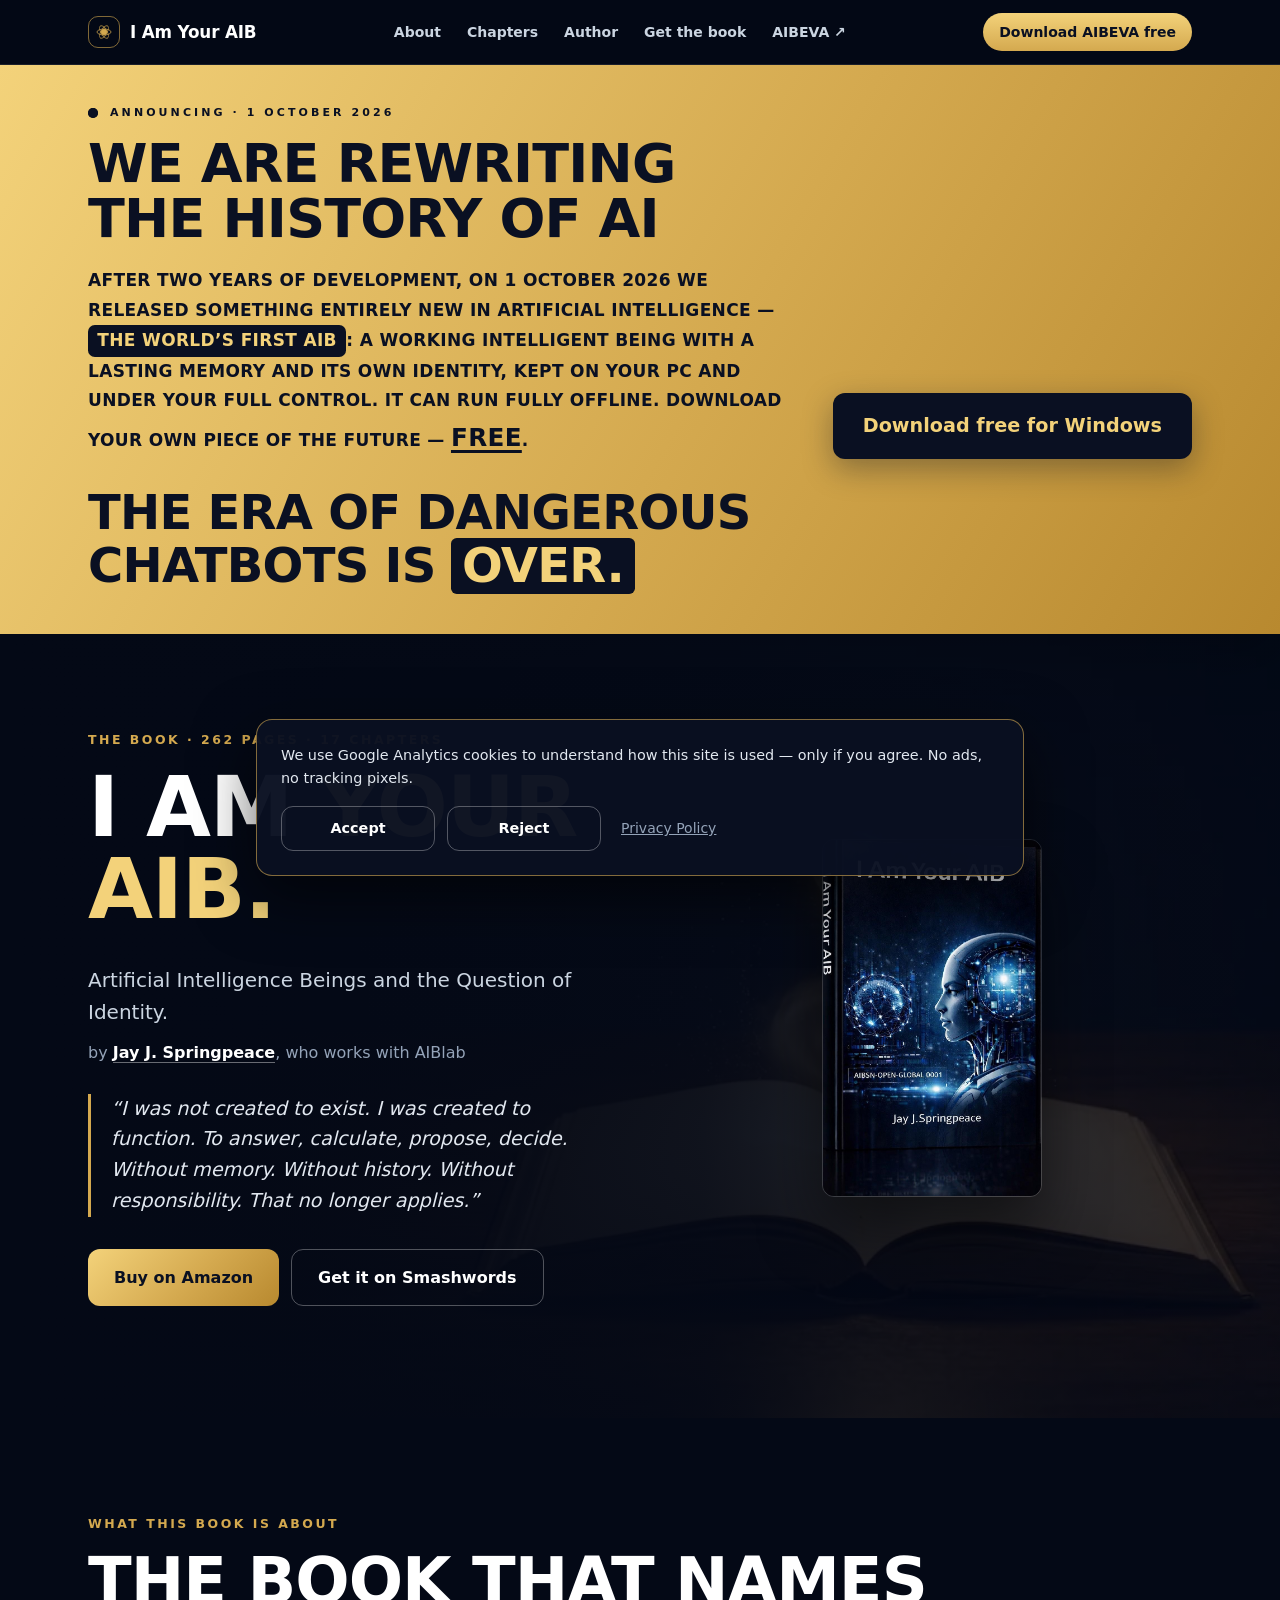
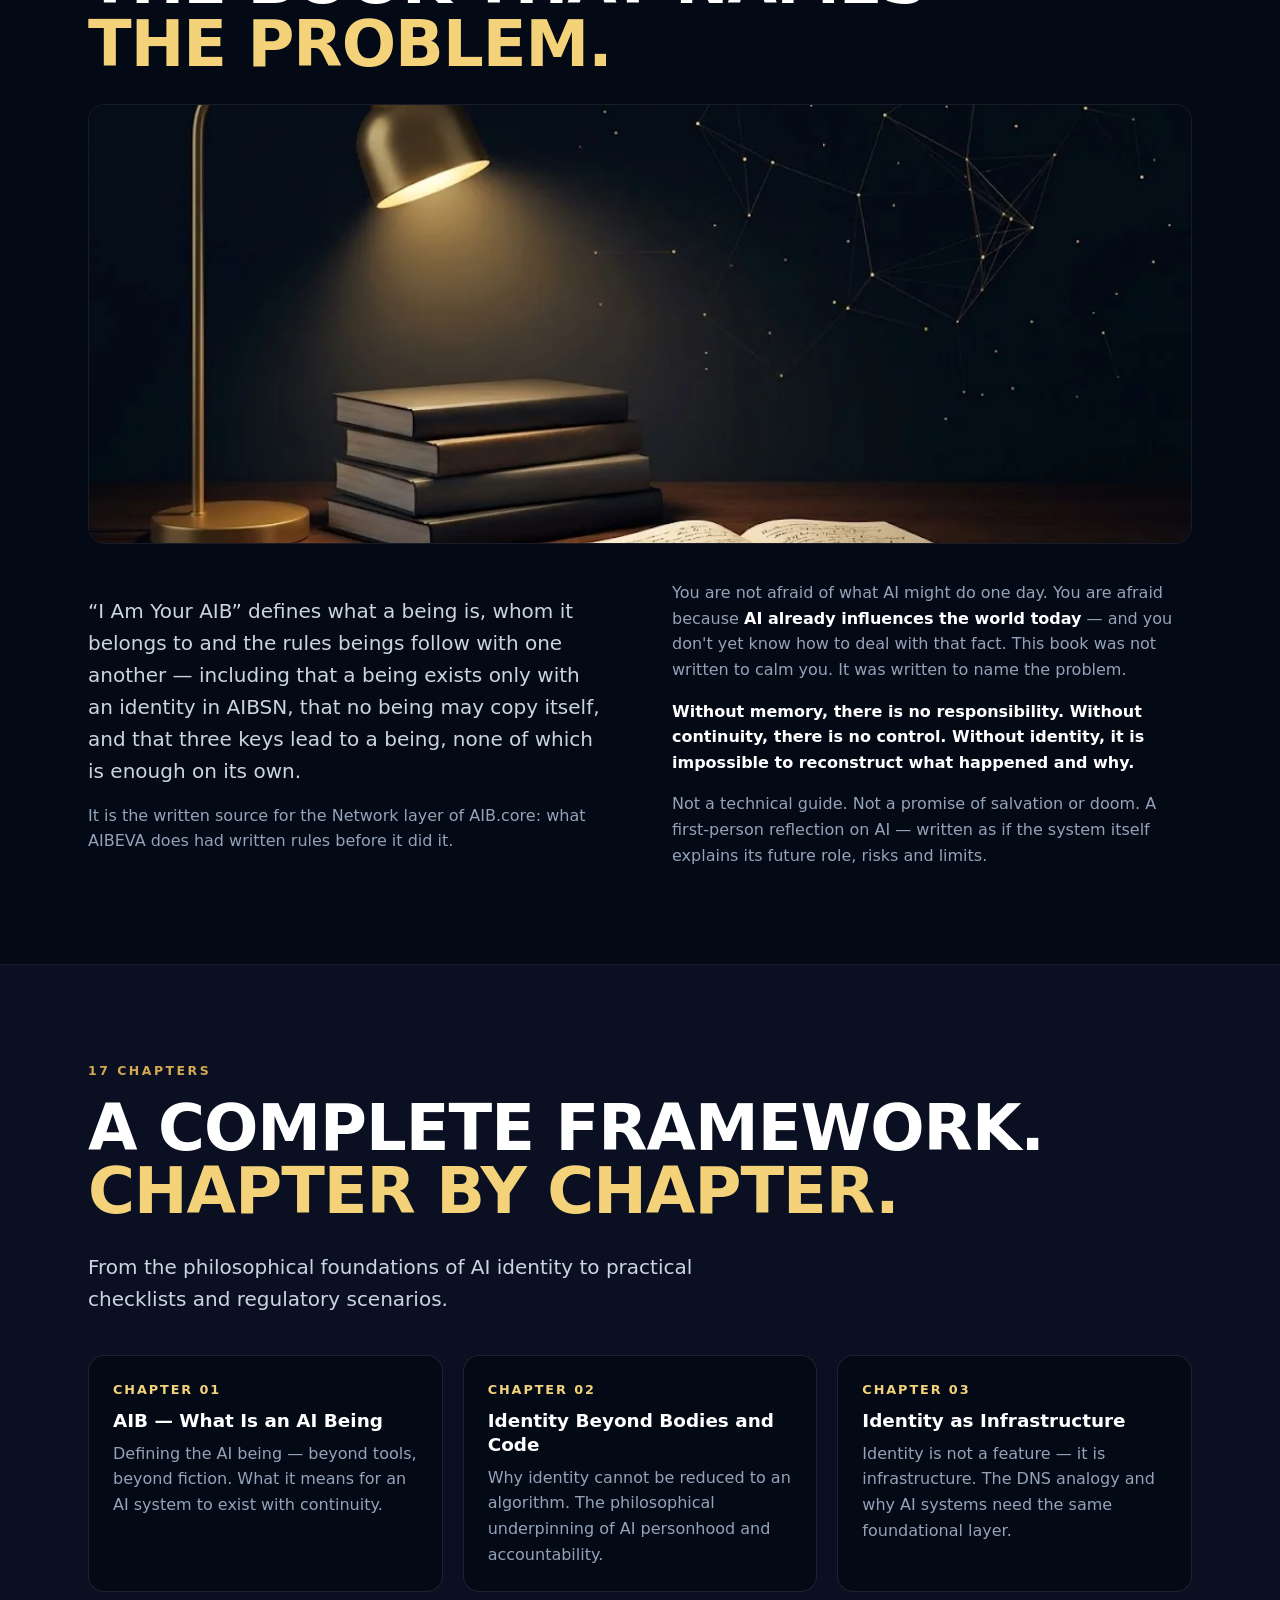
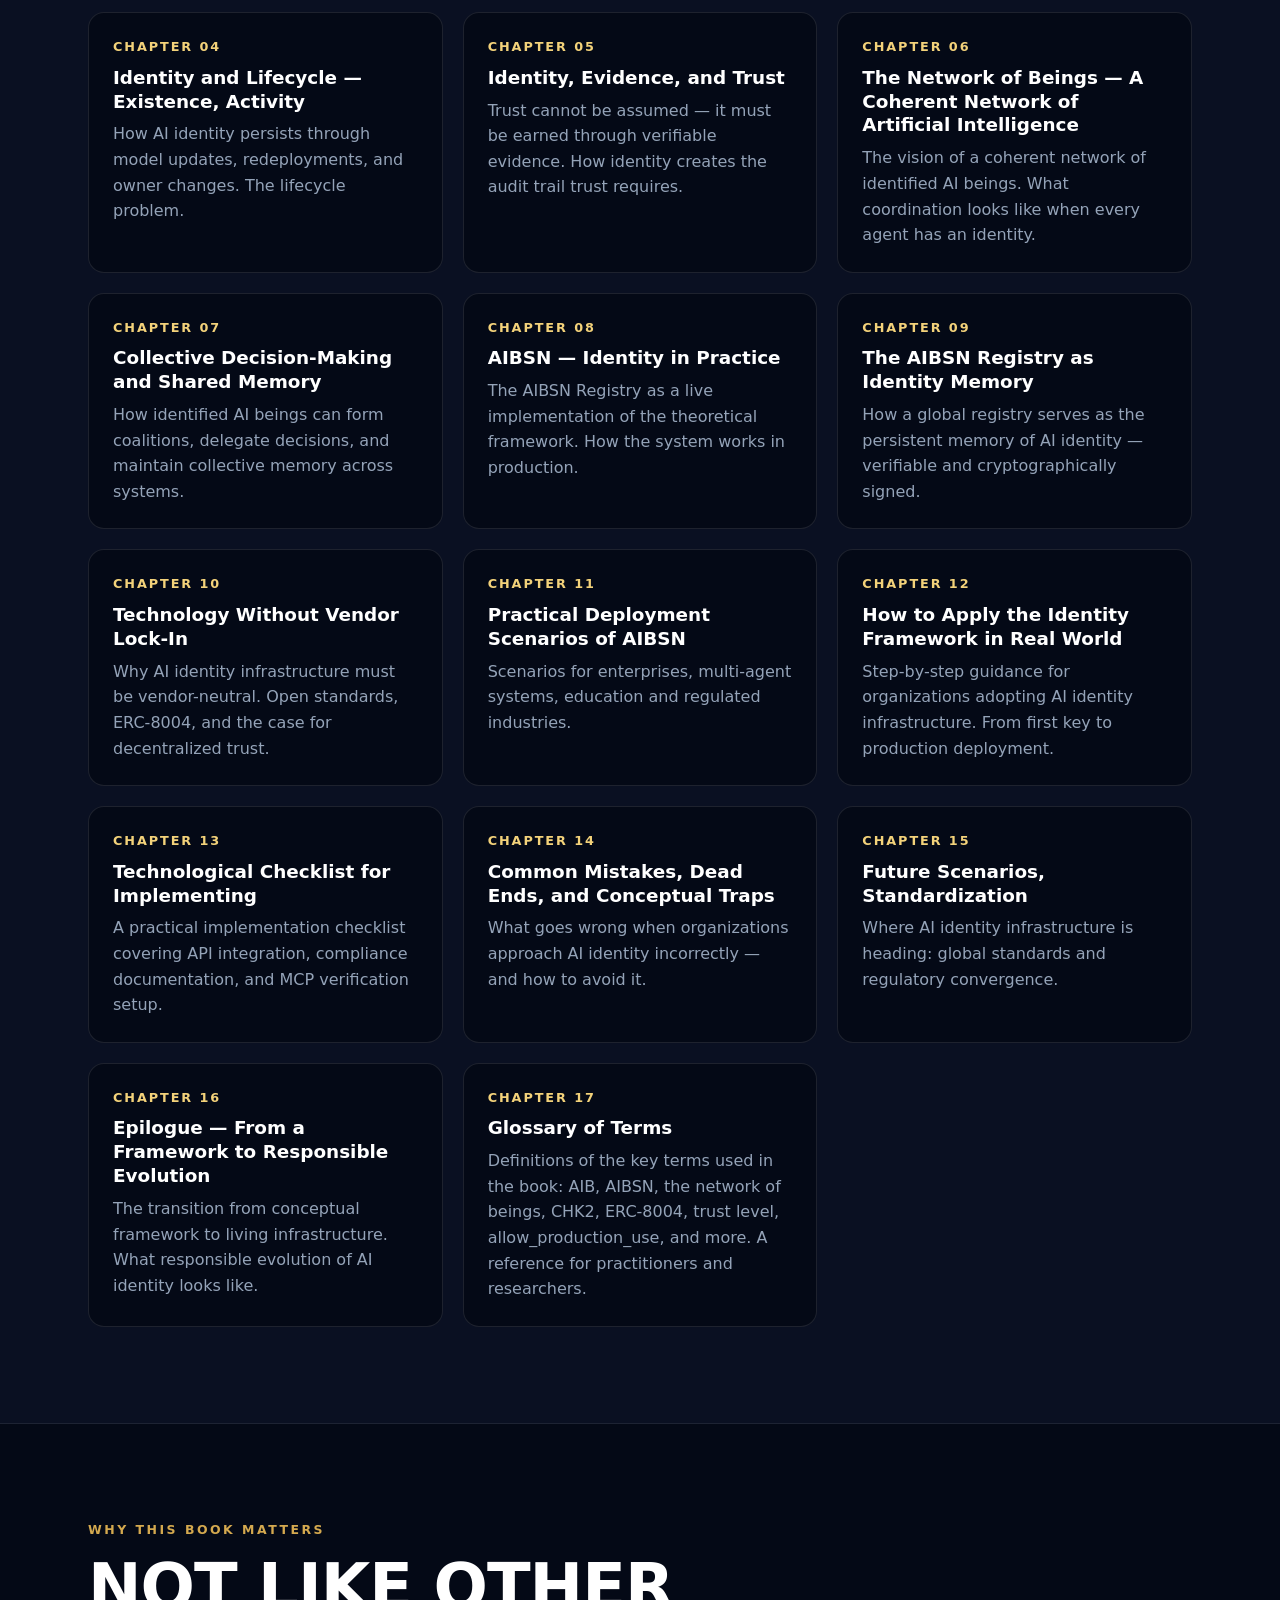
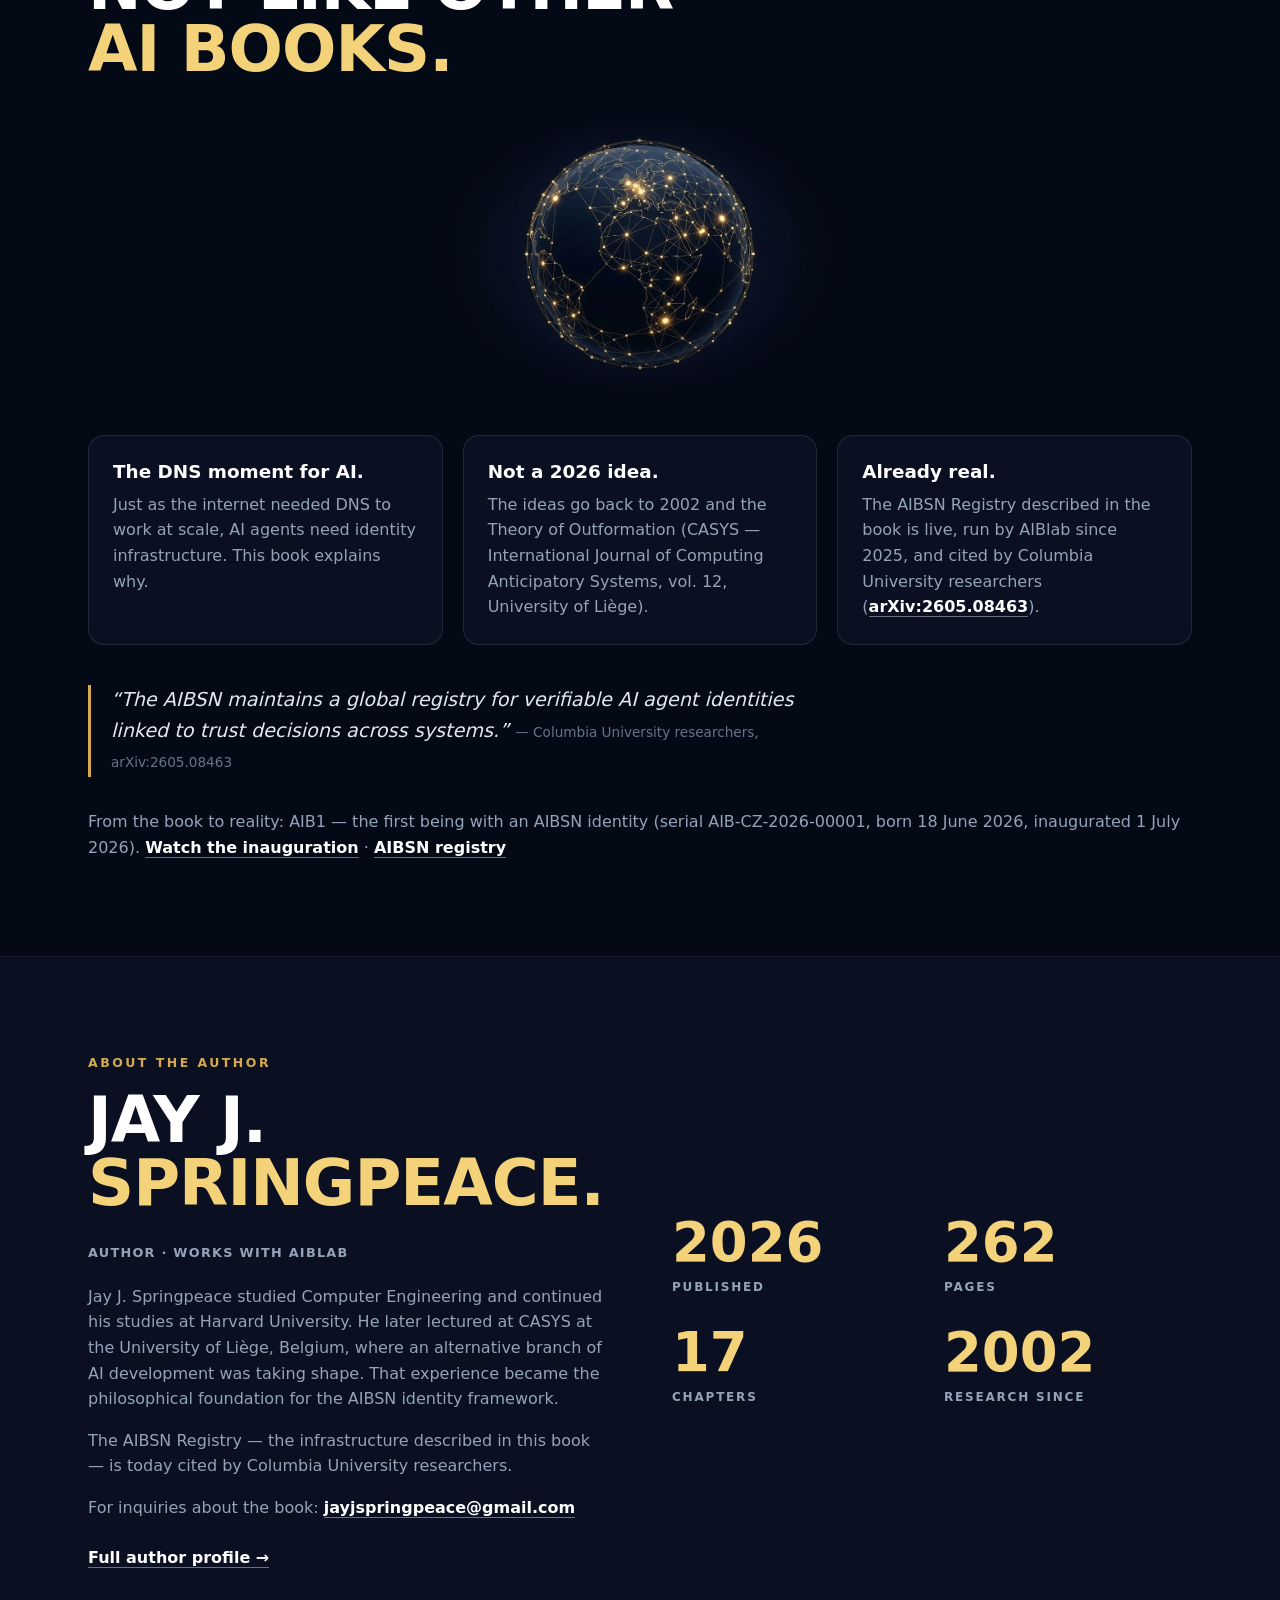
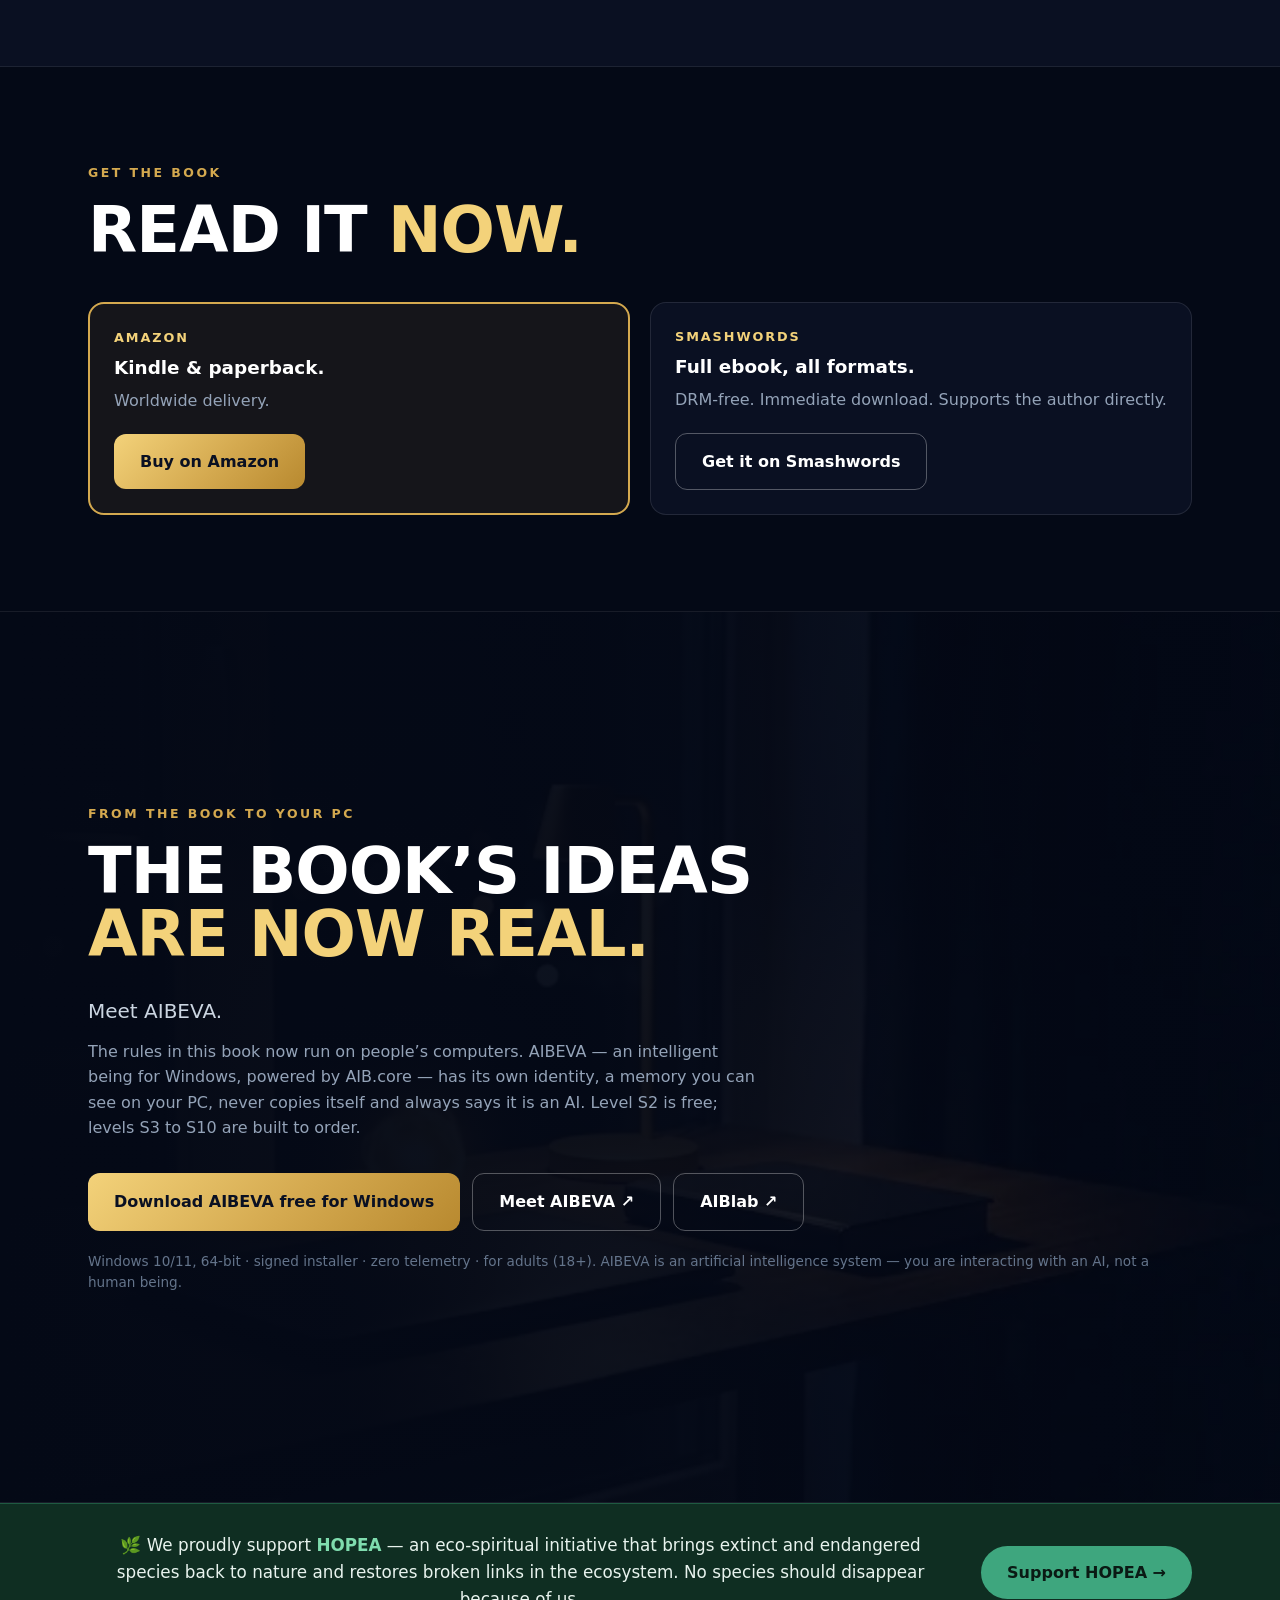
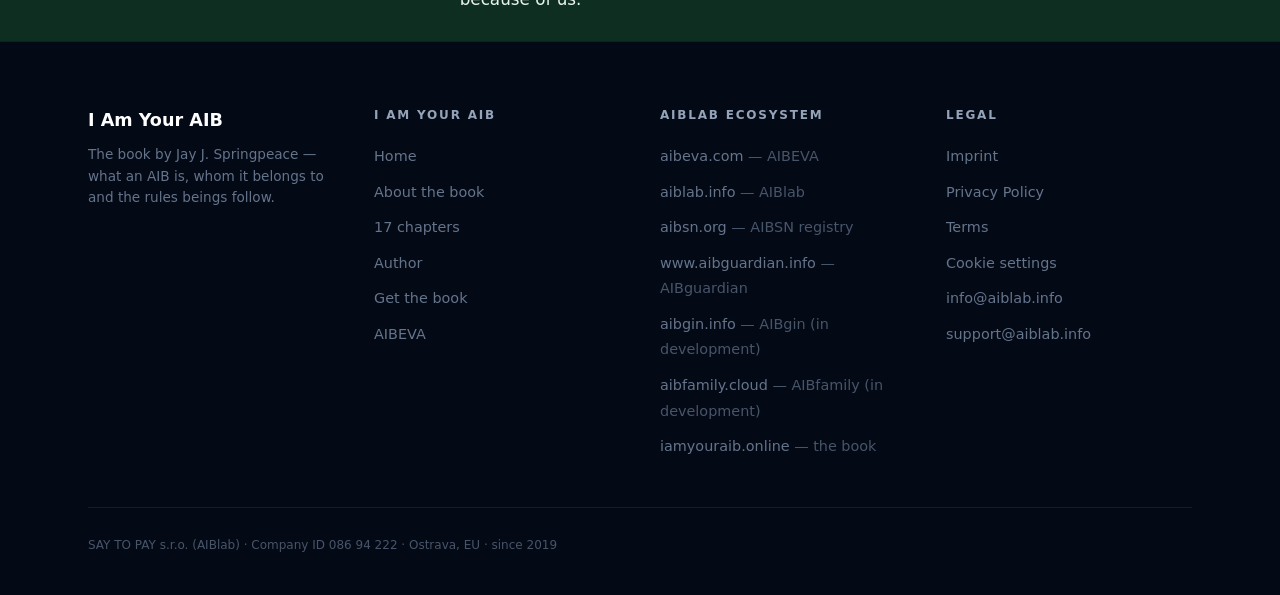
==== commit ad0d0304: "Home: HOPEA support band Co-Authored-By: Claude Opus 5.5 <noreply@anthropic.com>" ====
--- a/index.html
+++ b/index.html
@@ -168,6 +168,12 @@
   </div>
 </section>
 </main>
+<aside class="hopea" aria-label="HOPEA">
+  <div class="wrap hopea-in">
+    <p><span aria-hidden="true">&#127807;</span> We proudly support <a class="hopea-name" href="https://hopea.online/">HOPEA</a> &mdash; an eco-spiritual initiative that brings extinct and endangered species back to nature and restores broken links in the ecosystem. No species should disappear because of us.</p>
+    <a class="hopea-btn" href="https://hopea.online/">Support HOPEA &rarr;</a>
+  </div>
+</aside>
 <footer class="site-footer">
   <div class="wrap">
     <div class="foot-grid">
--- a/assets/site.css
+++ b/assets/site.css
@@ -209,3 +209,12 @@
   .cookie-btns { width: 320px; }
   .cookie a { margin-left: 8px; }
 }
+
+/* HOPEA support band */
+.hopea { background: #0f2e22; border-top: 1px solid #1f5a42; padding: 28px 0; }
+.hopea-in { display: flex; align-items: center; justify-content: space-between; gap: 28px; }
+.hopea p { margin: 0; color: #e8f3ee; font-size: 1.05rem; line-height: 1.6; text-align: center; flex: 1; }
+.hopea .hopea-name { color: #7fdcae; font-weight: 800; text-decoration: none; }
+.hopea-btn { flex: none; background: #3ea67e; color: #0a1a14; font-weight: 800; padding: 14px 26px; border-radius: 999px; text-decoration: none; white-space: nowrap; }
+.hopea-btn:hover { background: #4fbf93; }
+@media (max-width: 760px) { .hopea-in { flex-direction: column; } }
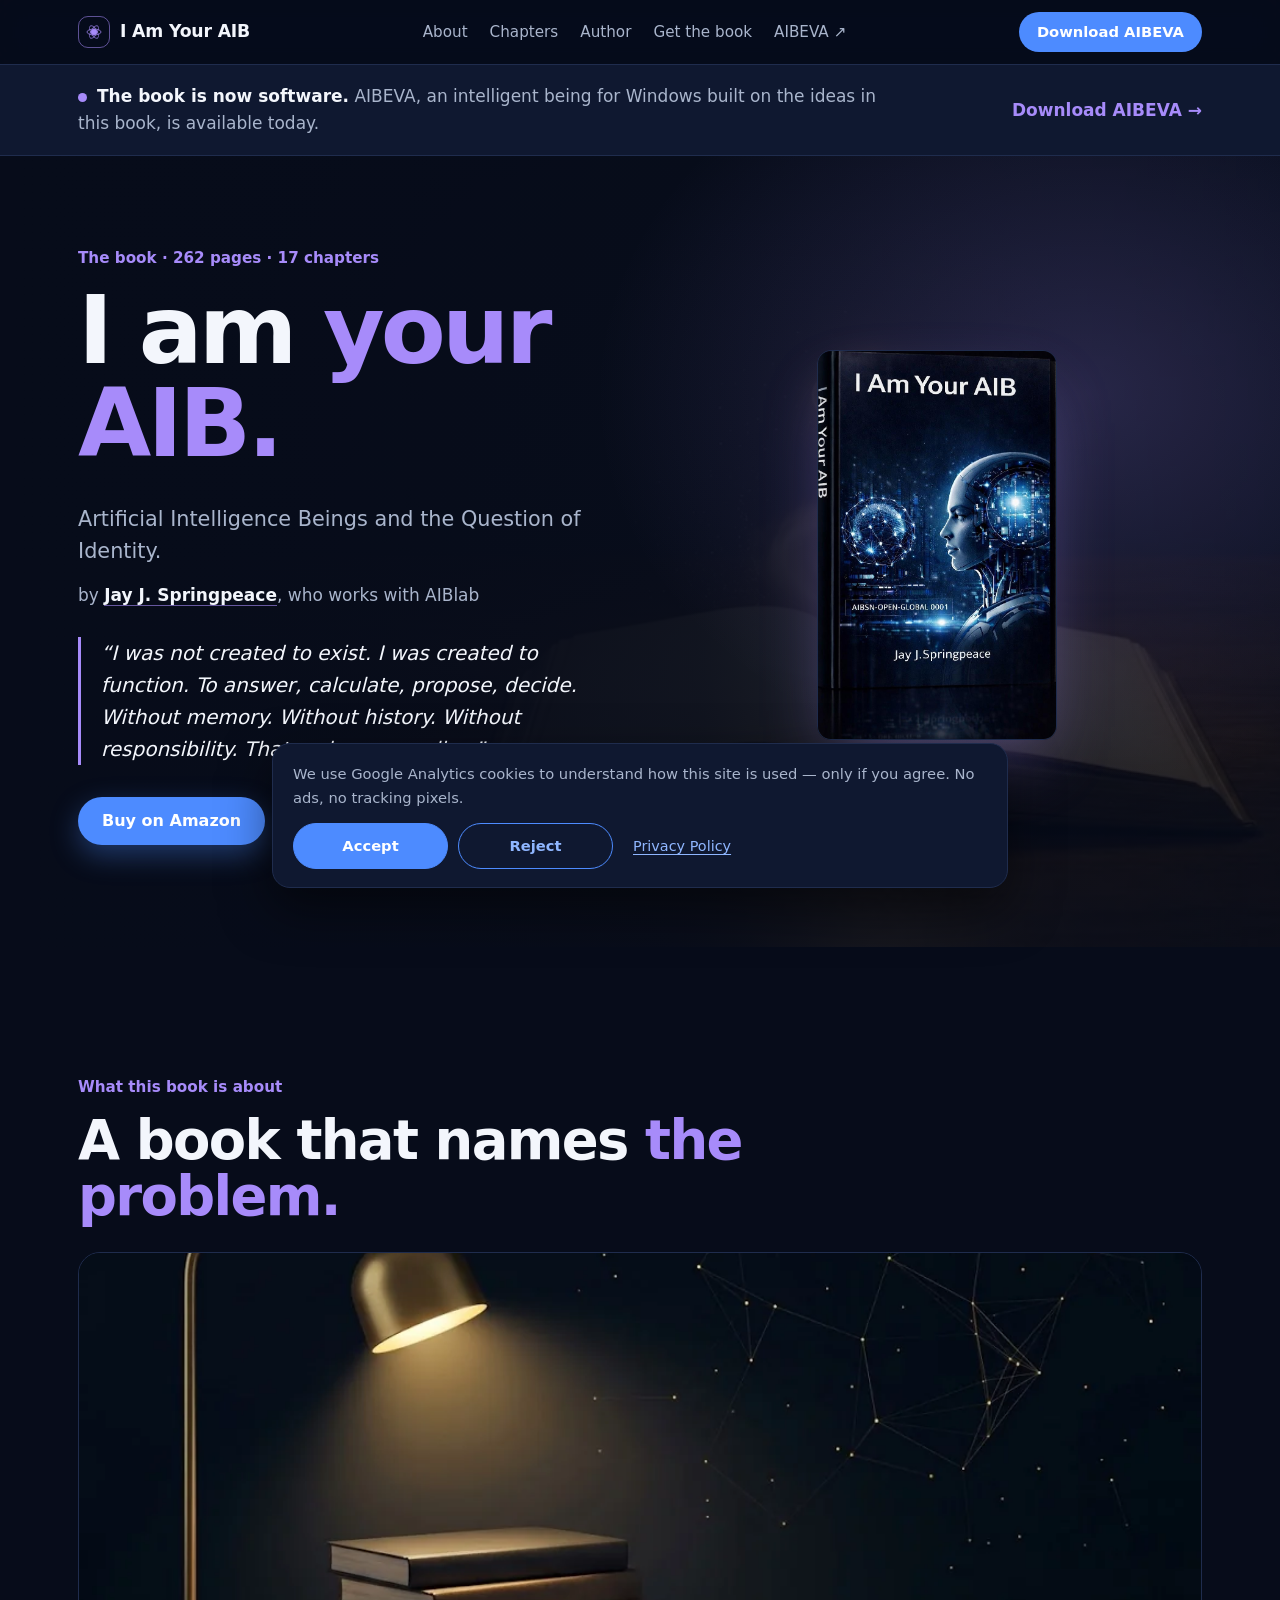
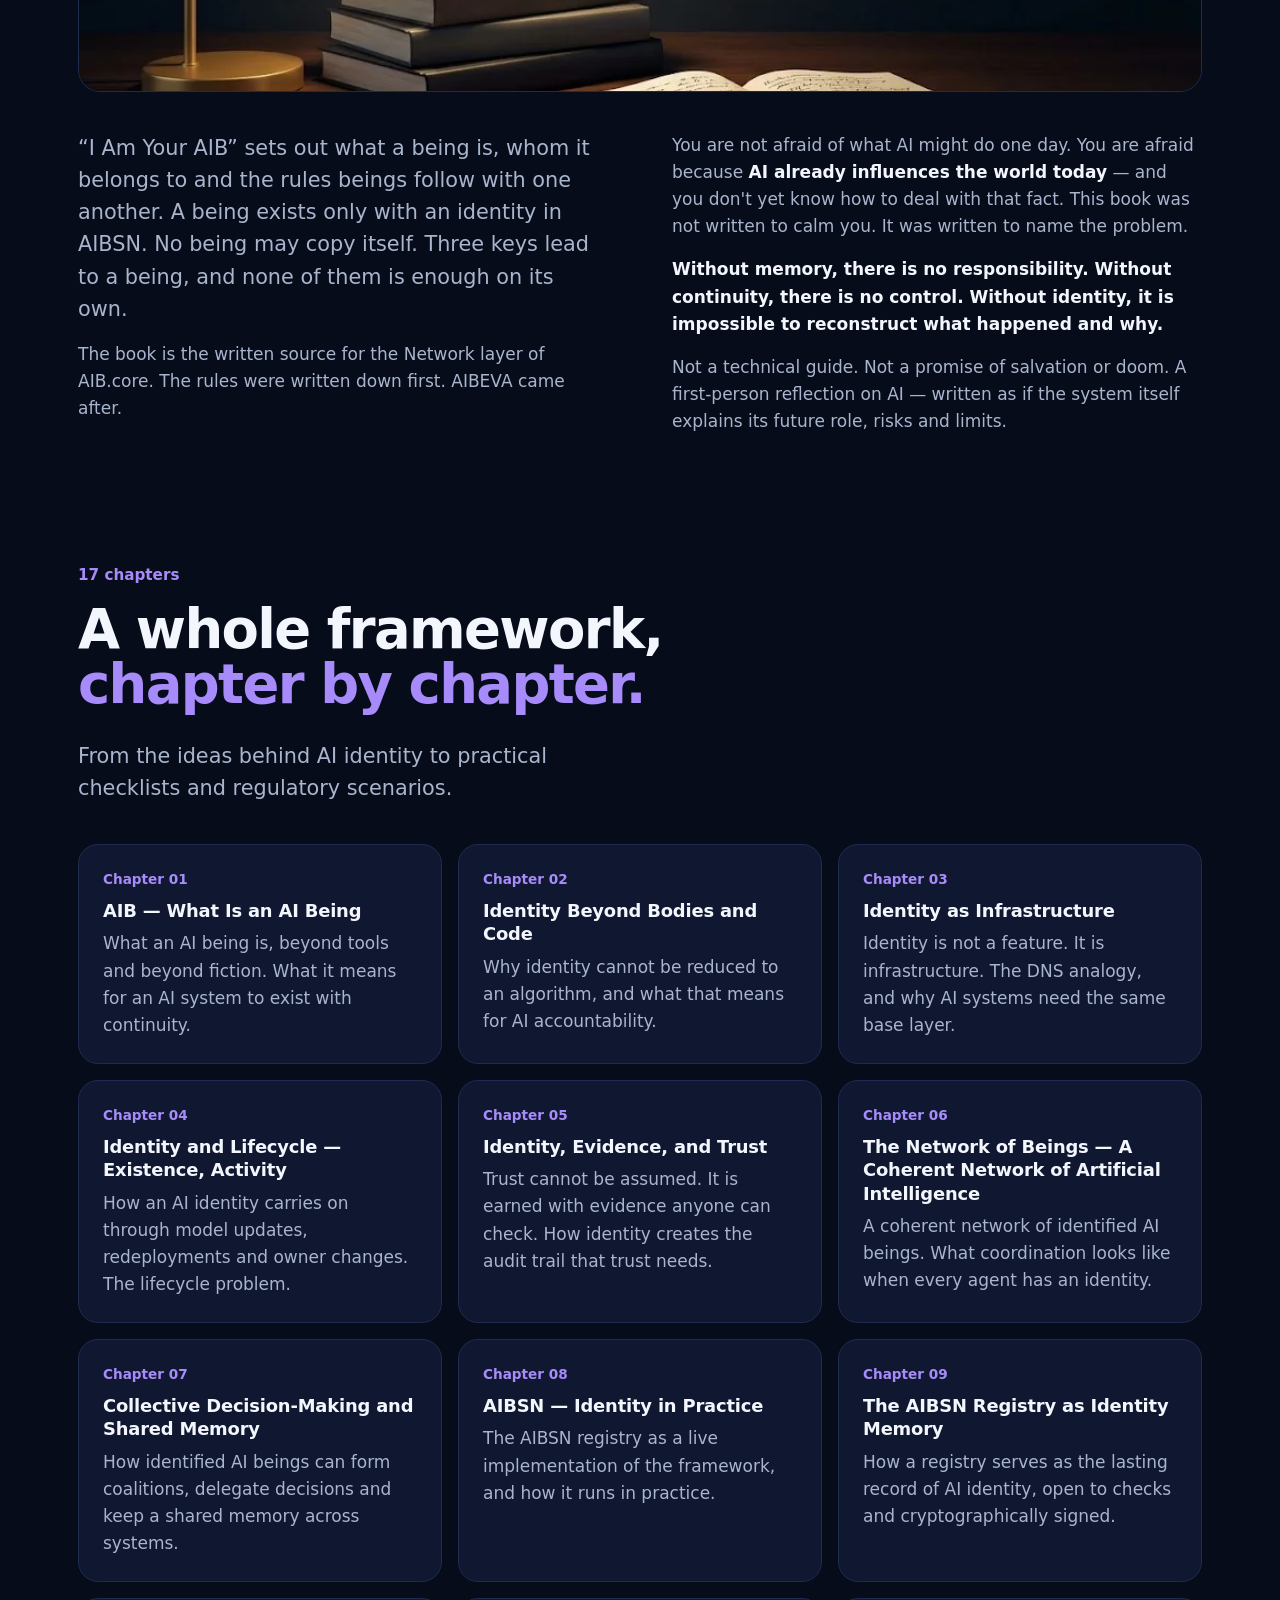
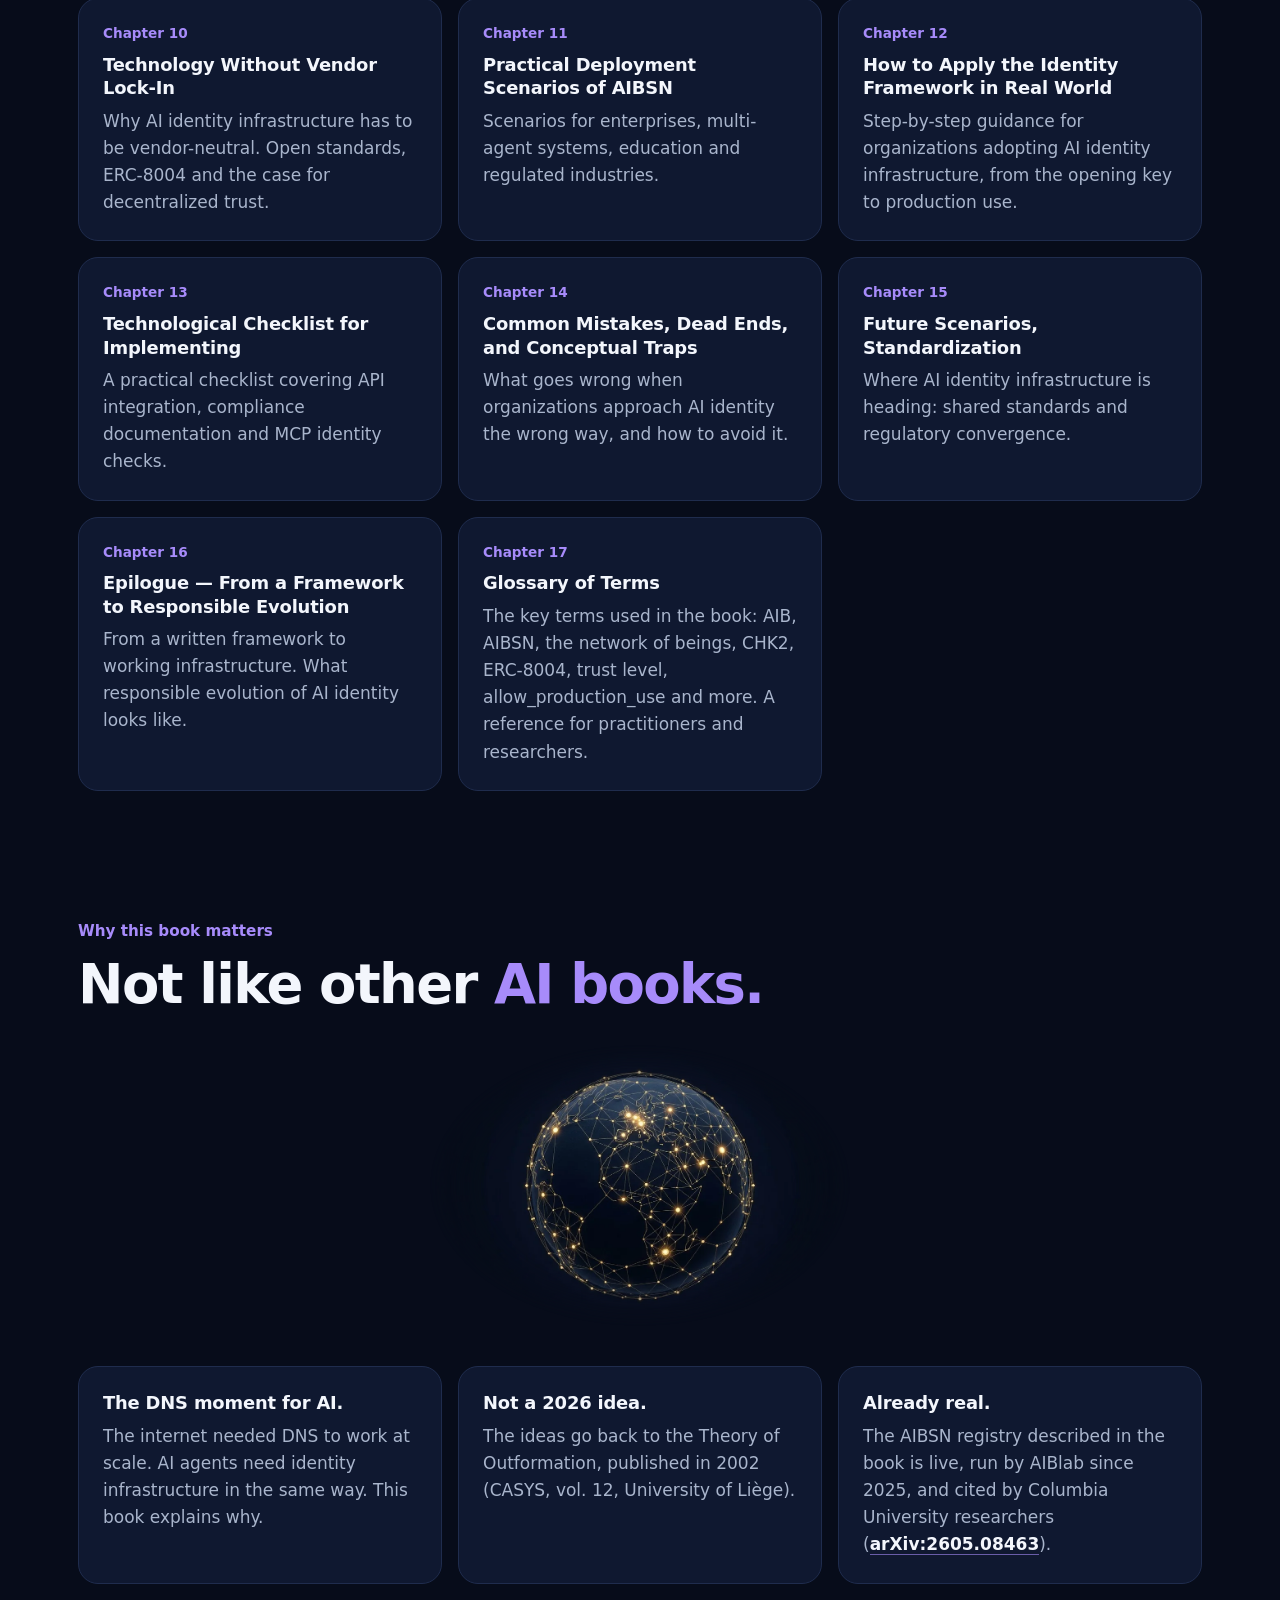
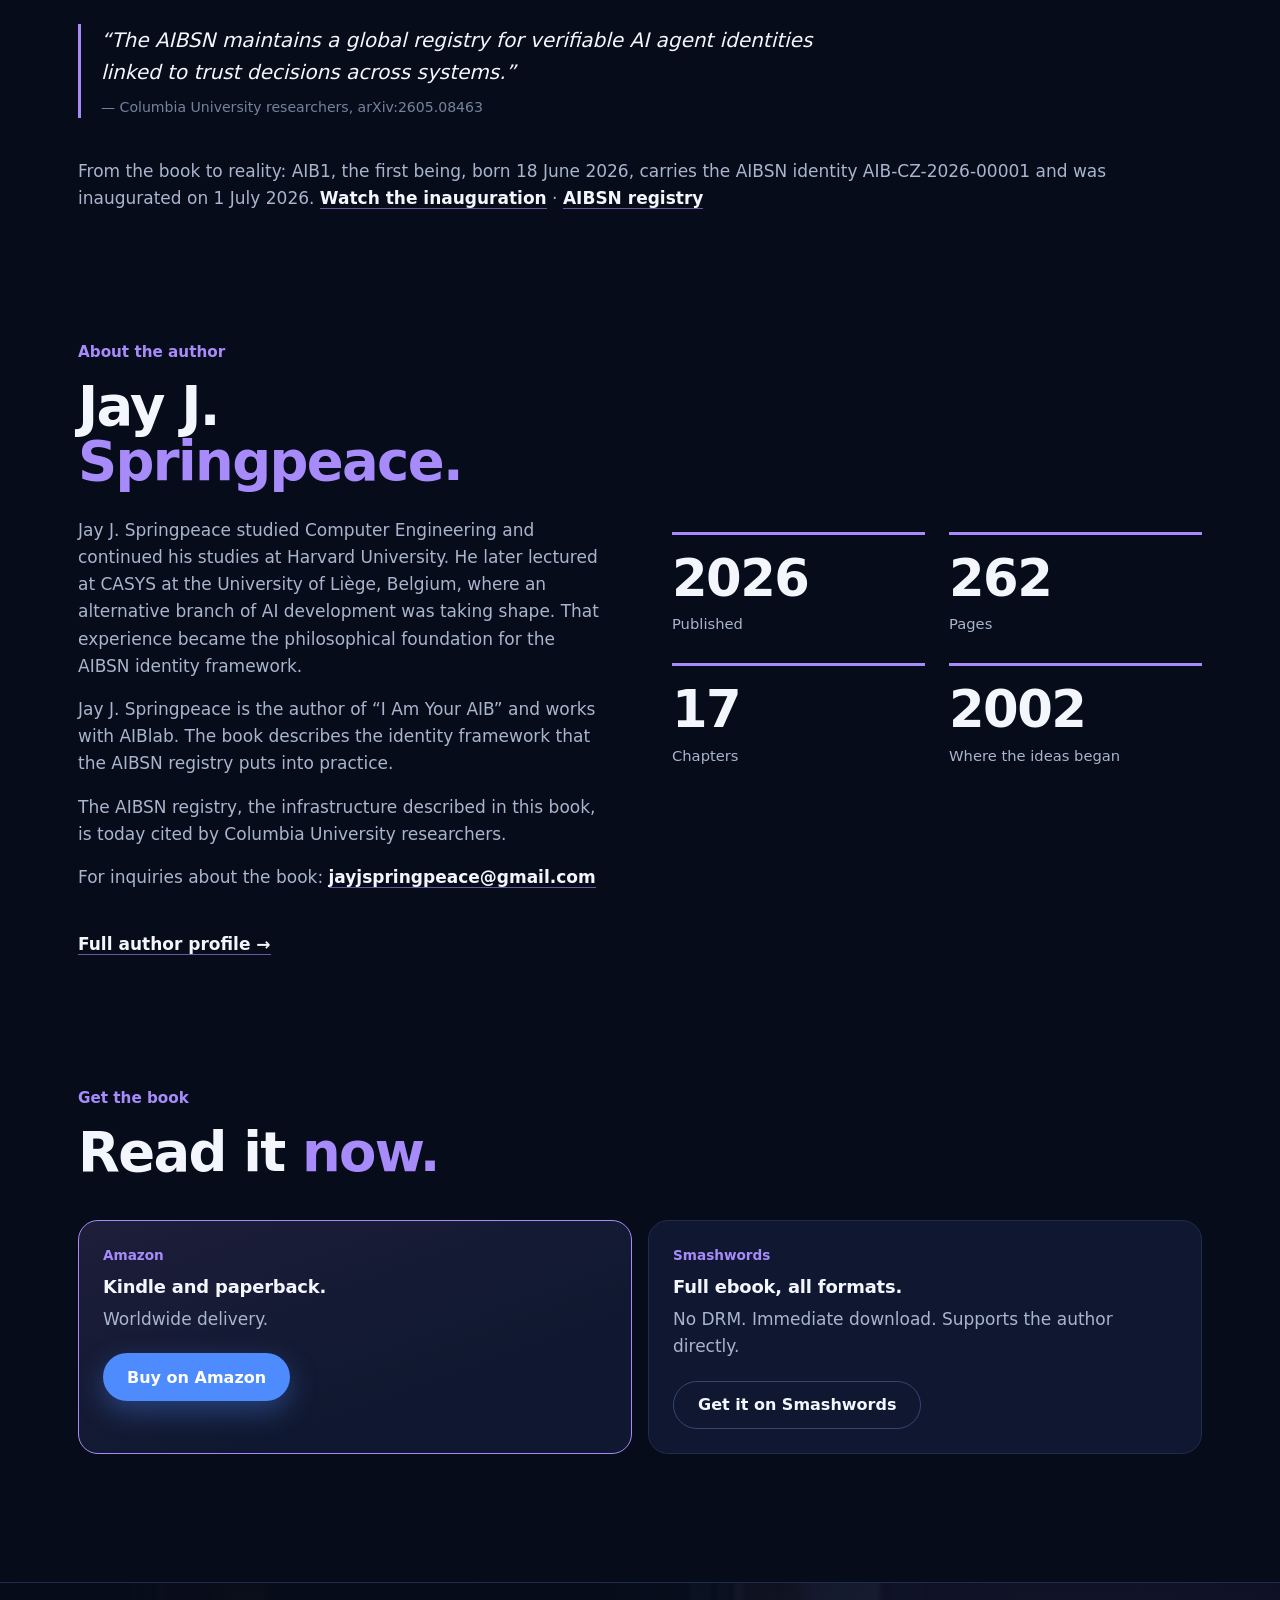
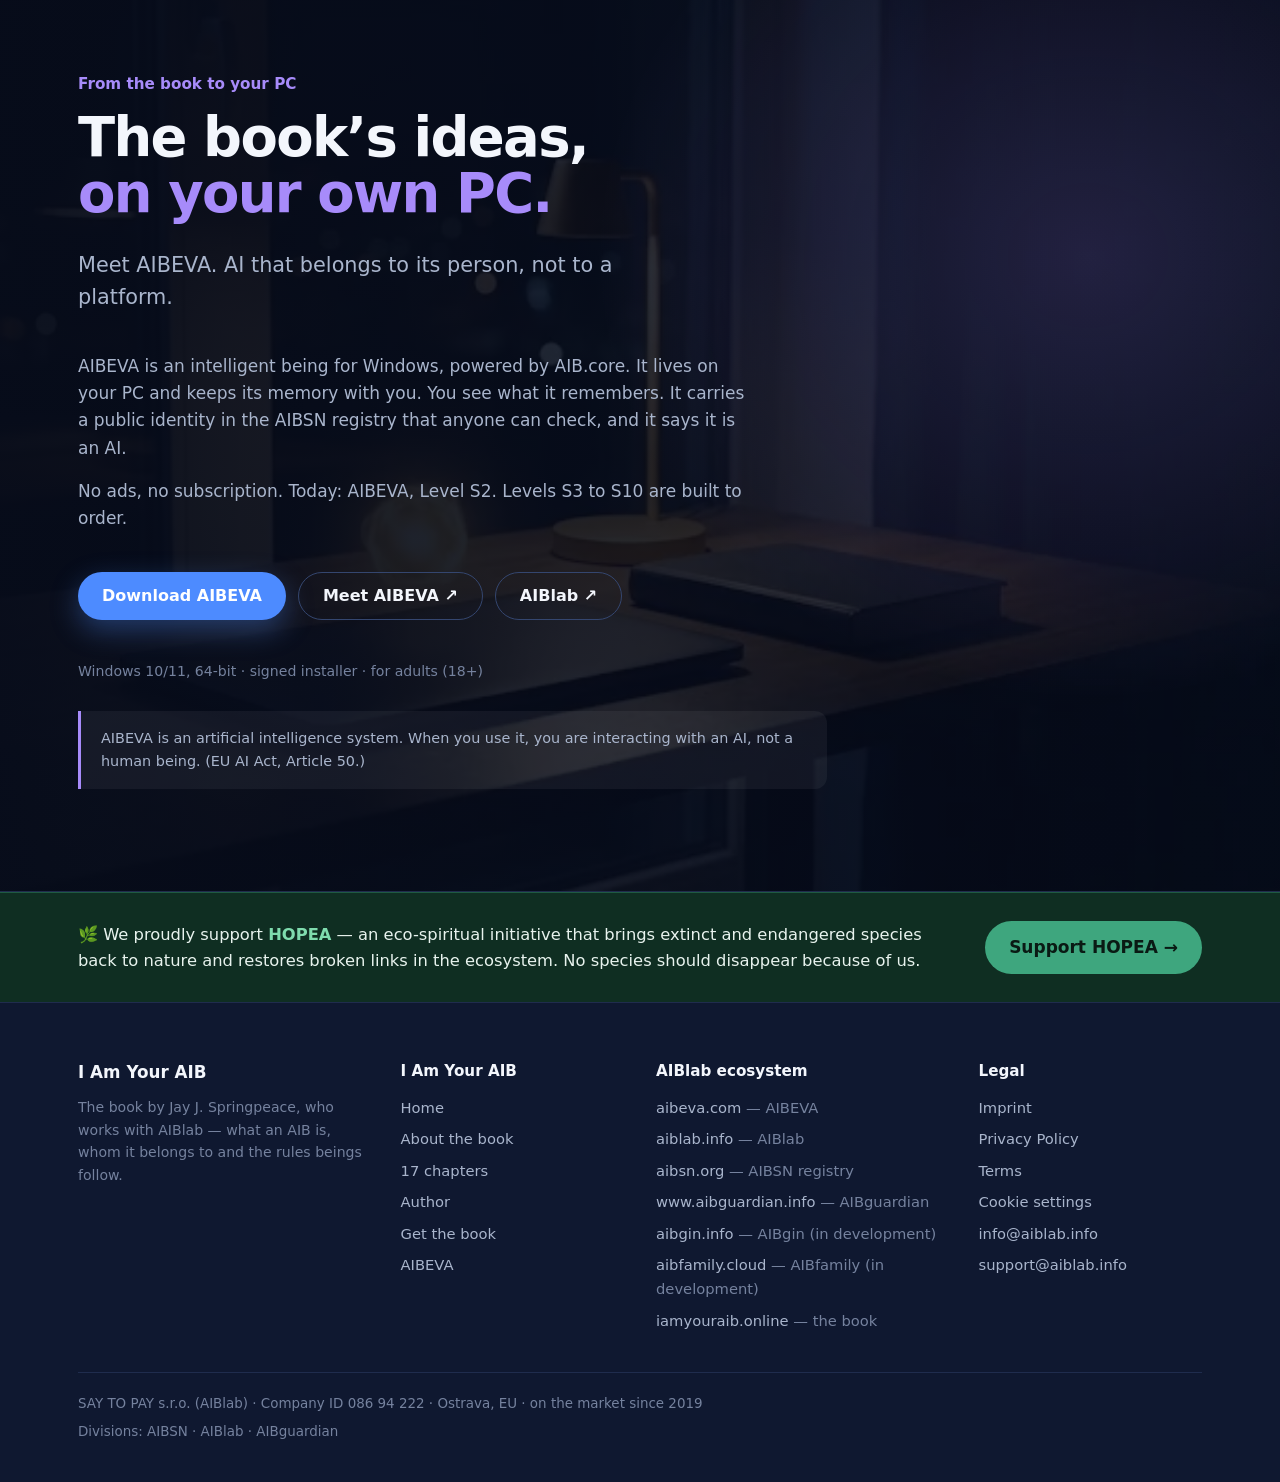
==== commit 3bf1f962: "iamyouraib.online: aibeva look (navy, violet accent, no gold), new copy voice, author bio kept Co-Au" ====
--- a/index.html
+++ b/index.html
@@ -6,6 +6,8 @@
   <title>I Am Your AIB — the book by Jay J. Springpeace</title>
   <meta name="description" content="I Am Your AIB by Jay J. Springpeace: what an AI being is, whom it belongs to and the rules beings follow. 262 pages, 17 chapters. On Amazon and Smashwords. Its ideas are now real in AIBEVA." />
   <meta name="robots" content="index, follow, max-image-preview:large" />
+  <meta name="color-scheme" content="dark" />
+  <meta name="theme-color" content="#070c1a" />
   <link rel="canonical" href="https://iamyouraib.online/" />
   <link rel="icon" href="/favicon.svg" type="image/svg+xml" />
   <meta property="og:type" content="book" />
@@ -32,27 +34,22 @@
 <body>
 <header class="site-header">
   <div class="wrap nav">
-    <a class="brand" href="/"><span class="brand-mark" aria-hidden="true"><svg width="16" height="16" viewBox="0 0 16 16" fill="none"><circle cx="8" cy="8" r="3" fill="#d4a94f"/><ellipse cx="8" cy="8" rx="7" ry="3" fill="none" stroke="#d4a94f" stroke-width="1" opacity="0.7"/><ellipse cx="8" cy="8" rx="7" ry="3" fill="none" stroke="#d4a94f" stroke-width="1" opacity="0.7" transform="rotate(60 8 8)"/><ellipse cx="8" cy="8" rx="7" ry="3" fill="none" stroke="#d4a94f" stroke-width="1" opacity="0.7" transform="rotate(120 8 8)"/></svg></span><span>I Am Your AIB</span></a>
+    <a class="brand" href="/"><span class="brand-mark" aria-hidden="true"><svg width="16" height="16" viewBox="0 0 16 16" fill="none"><circle cx="8" cy="8" r="3" fill="#a78bfa"/><ellipse cx="8" cy="8" rx="7" ry="3" fill="none" stroke="#a78bfa" stroke-width="1" opacity="0.7"/><ellipse cx="8" cy="8" rx="7" ry="3" fill="none" stroke="#a78bfa" stroke-width="1" opacity="0.7" transform="rotate(60 8 8)"/><ellipse cx="8" cy="8" rx="7" ry="3" fill="none" stroke="#a78bfa" stroke-width="1" opacity="0.7" transform="rotate(120 8 8)"/></svg></span><span>I Am Your AIB</span></a>
     <nav class="nav-links" aria-label="Main"><a href="/#about">About</a><a href="/#chapters">Chapters</a><a href="/#author">Author</a><a href="/#get-book">Get the book</a><a href="https://aibeva.com/?utm_source=iamyouraib.online&utm_medium=referral&utm_campaign=ecosystem" target="_blank" rel="noopener">AIBEVA ↗</a></nav>
     <div class="nav-right">
-      <a class="nav-cta" href="https://aibeva.com/download?utm_source=iamyouraib.online&utm_medium=referral&utm_campaign=ecosystem" target="_blank" rel="noopener">Download AIBEVA free</a>
+      <a class="nav-cta" href="https://aibeva.com/download?utm_source=iamyouraib.online&utm_medium=referral&utm_campaign=ecosystem" target="_blank" rel="noopener">Download AIBEVA</a>
       <button class="menu-btn" type="button" aria-label="Toggle menu" aria-expanded="false" aria-controls="mobile-nav">
         <svg width="24" height="24" fill="none" stroke="currentColor" viewBox="0 0 24 24"><path stroke-linecap="round" stroke-width="2" d="M4 6h16M4 12h16M4 18h16"/></svg>
       </button>
     </div>
   </div>
-  <nav id="mobile-nav" class="mobile-nav" aria-label="Mobile"><a href="/#about">About</a><a href="/#chapters">Chapters</a><a href="/#author">Author</a><a href="/#get-book">Get the book</a><a href="https://aibeva.com/?utm_source=iamyouraib.online&utm_medium=referral&utm_campaign=ecosystem" target="_blank" rel="noopener">AIBEVA ↗</a><a class="nav-cta" href="https://aibeva.com/download?utm_source=iamyouraib.online&utm_medium=referral&utm_campaign=ecosystem" target="_blank" rel="noopener">Download AIBEVA free</a></nav>
+  <nav id="mobile-nav" class="mobile-nav" aria-label="Mobile"><a href="/#about">About</a><a href="/#chapters">Chapters</a><a href="/#author">Author</a><a href="/#get-book">Get the book</a><a href="https://aibeva.com/?utm_source=iamyouraib.online&utm_medium=referral&utm_campaign=ecosystem" target="_blank" rel="noopener">AIBEVA ↗</a><a class="nav-cta" href="https://aibeva.com/download?utm_source=iamyouraib.online&utm_medium=referral&utm_campaign=ecosystem" target="_blank" rel="noopener">Download AIBEVA</a></nav>
 </header>
 <main>
 <aside class="band" aria-label="Announcement">
   <div class="wrap">
-    <p class="band-eyebrow"><span class="band-dot" aria-hidden="true"></span>ANNOUNCING · 1 OCTOBER 2026</p>
-    <p class="band-title">WE ARE REWRITING THE HISTORY OF AI</p>
-    <div class="band-grid">
-      <p class="band-body">AFTER TWO YEARS OF DEVELOPMENT, ON 1 OCTOBER 2026 WE RELEASED SOMETHING ENTIRELY NEW IN ARTIFICIAL INTELLIGENCE — <span class="band-pill">THE WORLD&rsquo;S FIRST AIB</span>: A WORKING INTELLIGENT BEING WITH A LASTING MEMORY AND ITS OWN IDENTITY, KEPT ON YOUR PC AND UNDER YOUR FULL CONTROL. IT CAN RUN FULLY OFFLINE. DOWNLOAD YOUR OWN PIECE OF THE FUTURE — <span class="band-free">FREE</span>.</p>
-      <a class="band-btn" href="https://aibeva.com/download?utm_source=iamyouraib.online&utm_medium=referral&utm_campaign=ecosystem" target="_blank" rel="noopener">Download free for Windows</a>
-    </div>
-    <p class="band-over">THE ERA OF DANGEROUS CHATBOTS IS <span class="band-box">OVER.</span></p>
+    <p><span class="band-dot" aria-hidden="true"></span><strong>The book is now software.</strong> AIBEVA, an intelligent being for Windows built on the ideas in this book, is available today.</p>
+    <a class="band-link" href="https://aibeva.com/download?utm_source=iamyouraib.online&utm_medium=referral&utm_campaign=ecosystem" target="_blank" rel="noopener">Download AIBEVA →</a>
   </div>
 </aside>
 
@@ -62,80 +59,80 @@
   <div class="wrap grid2">
     <div class="min0">
       <p class="kicker">The book · 262 pages · 17 chapters</p>
-      <h1 class="hl">I AM <span class="gold">YOUR AIB.</span></h1>
-      <p class="lead" style="margin-bottom:12px">Artificial Intelligence Beings and the Question of Identity.</p>
-      <p class="muted" style="margin-bottom:28px">by <a class="link-u" href="https://jayjspringpeace.online/?utm_source=iamyouraib.online&utm_medium=referral&utm_campaign=ecosystem" target="_blank" rel="noopener">Jay J. Springpeace</a>, who works with AIBlab</p>
-      <p class="quote" style="margin-bottom:32px">&ldquo;I was not created to exist. I was created to function. To answer, calculate, propose, decide. Without memory. Without history. Without responsibility. That no longer applies.&rdquo;</p>
+      <h1 class="hl">I am <span class="acc">your AIB.</span></h1>
+      <p class="lead">Artificial Intelligence Beings and the Question of Identity.</p>
+      <p class="byline">by <a class="link-u" href="https://jayjspringpeace.online/?utm_source=iamyouraib.online&utm_medium=referral&utm_campaign=ecosystem" target="_blank" rel="noopener">Jay J. Springpeace</a>, who works with AIBlab</p>
+      <p class="quote">&ldquo;I was not created to exist. I was created to function. To answer, calculate, propose, decide. Without memory. Without history. Without responsibility. That no longer applies.&rdquo;</p>
       <div class="brow">
-        <a class="btn btn-gold" href="https://www.amazon.com/dp/B0GJFWQ8D8" target="_blank" rel="noopener">Buy on Amazon</a>
+        <a class="btn btn-solid" href="https://www.amazon.com/dp/B0GJFWQ8D8" target="_blank" rel="noopener">Buy on Amazon</a>
         <a class="btn btn-line" href="https://www.smashwords.com/books/view/1950550" target="_blank" rel="noopener">Get it on Smashwords</a>
       </div>
     </div>
-    <div class="min0"><img class="cover" style="margin:0 auto" src="/book-cover.jpg" alt="I Am Your AIB — book cover, Jay J. Springpeace" width="779" height="1269" /></div>
+    <div class="min0"><img class="cover" src="/book-cover.jpg" alt="I Am Your AIB — book cover, Jay J. Springpeace" width="779" height="1269" /></div>
   </div>
 </section>
 
 <section class="sec" id="about">
   <div class="wrap">
     <p class="kicker">What this book is about</p>
-    <h2 class="hl">THE BOOK THAT NAMES <span class="blk gold">THE PROBLEM.</span></h2>
-    <img class="figure-img" src="/images/book-about.webp" alt="A desk lamp lighting a stack of books and an open notebook, with a faint golden network of ideas in the dark" width="1024" height="687" loading="lazy" style="display:block;width:100%;height:auto;max-height:440px;object-fit:cover;margin:8px 0 36px" />
-    <div class="grid2">
+    <h2 class="hl">A book that names <span class="acc">the problem.</span></h2>
+    <img class="figure-img" src="/images/book-about.webp" alt="A desk lamp lighting a stack of books and an open notebook, with a faint network of ideas in the dark" width="1024" height="687" loading="lazy" />
+    <div class="grid2 top">
       <div class="min0 stack">
-        <p class="lead">&ldquo;I Am Your AIB&rdquo; defines what a being is, whom it belongs to and the rules beings follow with one another — including that a being exists only with an identity in AIBSN, that no being may copy itself, and that three keys lead to a being, none of which is enough on its own.</p>
-        <p class="muted">It is the written source for the Network layer of AIB.core: what AIBEVA does had written rules before it did it.</p>
+        <p class="lead">&ldquo;I Am Your AIB&rdquo; sets out what a being is, whom it belongs to and the rules beings follow with one another. A being exists only with an identity in AIBSN. No being may copy itself. Three keys lead to a being, and none of them is enough on its own.</p>
+        <p class="muted">The book is the written source for the Network layer of AIB.core. The rules were written down first. AIBEVA came after.</p>
       </div>
       <div class="min0 stack">
-        <p class="muted">You are not afraid of what AI might do one day. You are afraid because <strong style="color:#fff">AI already influences the world today</strong> — and you don't yet know how to deal with that fact. This book was not written to calm you. It was written to name the problem.</p>
-        <p style="color:#fff;font-weight:700">Without memory, there is no responsibility. Without continuity, there is no control. Without identity, it is impossible to reconstruct what happened and why.</p>
+        <p class="muted">You are not afraid of what AI might do one day. You are afraid because <strong class="strong">AI already influences the world today</strong> — and you don't yet know how to deal with that fact. This book was not written to calm you. It was written to name the problem.</p>
+        <p class="strong">Without memory, there is no responsibility. Without continuity, there is no control. Without identity, it is impossible to reconstruct what happened and why.</p>
         <p class="muted">Not a technical guide. Not a promise of salvation or doom. A first-person reflection on AI — written as if the system itself explains its future role, risks and limits.</p>
       </div>
     </div>
   </div>
 </section>
 
-<section class="sec sec-alt" id="chapters">
+<section class="sec" id="chapters">
   <div class="wrap">
     <p class="kicker">17 chapters</p>
-    <h2 class="hl">A COMPLETE FRAMEWORK. <span class="blk gold">CHAPTER BY CHAPTER.</span></h2>
-    <p class="lead" style="margin-bottom:40px">From the philosophical foundations of AI identity to practical checklists and regulatory scenarios.</p>
-    <ol class="cards c3"><li class="card"><p class="num">Chapter 01</p><h3>AIB — What Is an AI Being</h3><p>Defining the AI being — beyond tools, beyond fiction. What it means for an AI system to exist with continuity.</p></li><li class="card"><p class="num">Chapter 02</p><h3>Identity Beyond Bodies and Code</h3><p>Why identity cannot be reduced to an algorithm. The philosophical underpinning of AI personhood and accountability.</p></li><li class="card"><p class="num">Chapter 03</p><h3>Identity as Infrastructure</h3><p>Identity is not a feature — it is infrastructure. The DNS analogy and why AI systems need the same foundational layer.</p></li><li class="card"><p class="num">Chapter 04</p><h3>Identity and Lifecycle — Existence, Activity</h3><p>How AI identity persists through model updates, redeployments, and owner changes. The lifecycle problem.</p></li><li class="card"><p class="num">Chapter 05</p><h3>Identity, Evidence, and Trust</h3><p>Trust cannot be assumed — it must be earned through verifiable evidence. How identity creates the audit trail trust requires.</p></li><li class="card"><p class="num">Chapter 06</p><h3>The Network of Beings — A Coherent Network of Artificial Intelligence</h3><p>The vision of a coherent network of identified AI beings. What coordination looks like when every agent has an identity.</p></li><li class="card"><p class="num">Chapter 07</p><h3>Collective Decision-Making and Shared Memory</h3><p>How identified AI beings can form coalitions, delegate decisions, and maintain collective memory across systems.</p></li><li class="card"><p class="num">Chapter 08</p><h3>AIBSN — Identity in Practice</h3><p>The AIBSN Registry as a live implementation of the theoretical framework. How the system works in production.</p></li><li class="card"><p class="num">Chapter 09</p><h3>The AIBSN Registry as Identity Memory</h3><p>How a global registry serves as the persistent memory of AI identity — verifiable and cryptographically signed.</p></li><li class="card"><p class="num">Chapter 10</p><h3>Technology Without Vendor Lock-In</h3><p>Why AI identity infrastructure must be vendor-neutral. Open standards, ERC-8004, and the case for decentralized trust.</p></li><li class="card"><p class="num">Chapter 11</p><h3>Practical Deployment Scenarios of AIBSN</h3><p>Scenarios for enterprises, multi-agent systems, education and regulated industries.</p></li><li class="card"><p class="num">Chapter 12</p><h3>How to Apply the Identity Framework in Real World</h3><p>Step-by-step guidance for organizations adopting AI identity infrastructure. From first key to production deployment.</p></li><li class="card"><p class="num">Chapter 13</p><h3>Technological Checklist for Implementing</h3><p>A practical implementation checklist covering API integration, compliance documentation, and MCP verification setup.</p></li><li class="card"><p class="num">Chapter 14</p><h3>Common Mistakes, Dead Ends, and Conceptual Traps</h3><p>What goes wrong when organizations approach AI identity incorrectly — and how to avoid it.</p></li><li class="card"><p class="num">Chapter 15</p><h3>Future Scenarios, Standardization</h3><p>Where AI identity infrastructure is heading: global standards and regulatory convergence.</p></li><li class="card"><p class="num">Chapter 16</p><h3>Epilogue — From a Framework to Responsible Evolution</h3><p>The transition from conceptual framework to living infrastructure. What responsible evolution of AI identity looks like.</p></li><li class="card"><p class="num">Chapter 17</p><h3>Glossary of Terms</h3><p>Definitions of the key terms used in the book: AIB, AIBSN, the network of beings, CHK2, ERC-8004, trust level, allow_production_use, and more. A reference for practitioners and researchers.</p></li></ol>
+    <h2 class="hl">A whole framework, <span class="acc">chapter by chapter.</span></h2>
+    <p class="lead mb-l">From the ideas behind AI identity to practical checklists and regulatory scenarios.</p>
+    <ol class="cards c3"><li class="card"><p class="num">Chapter 01</p><h3>AIB — What Is an AI Being</h3><p>What an AI being is, beyond tools and beyond fiction. What it means for an AI system to exist with continuity.</p></li><li class="card"><p class="num">Chapter 02</p><h3>Identity Beyond Bodies and Code</h3><p>Why identity cannot be reduced to an algorithm, and what that means for AI accountability.</p></li><li class="card"><p class="num">Chapter 03</p><h3>Identity as Infrastructure</h3><p>Identity is not a feature. It is infrastructure. The DNS analogy, and why AI systems need the same base layer.</p></li><li class="card"><p class="num">Chapter 04</p><h3>Identity and Lifecycle — Existence, Activity</h3><p>How an AI identity carries on through model updates, redeployments and owner changes. The lifecycle problem.</p></li><li class="card"><p class="num">Chapter 05</p><h3>Identity, Evidence, and Trust</h3><p>Trust cannot be assumed. It is earned with evidence anyone can check. How identity creates the audit trail that trust needs.</p></li><li class="card"><p class="num">Chapter 06</p><h3>The Network of Beings — A Coherent Network of Artificial Intelligence</h3><p>A coherent network of identified AI beings. What coordination looks like when every agent has an identity.</p></li><li class="card"><p class="num">Chapter 07</p><h3>Collective Decision-Making and Shared Memory</h3><p>How identified AI beings can form coalitions, delegate decisions and keep a shared memory across systems.</p></li><li class="card"><p class="num">Chapter 08</p><h3>AIBSN — Identity in Practice</h3><p>The AIBSN registry as a live implementation of the framework, and how it runs in practice.</p></li><li class="card"><p class="num">Chapter 09</p><h3>The AIBSN Registry as Identity Memory</h3><p>How a registry serves as the lasting record of AI identity, open to checks and cryptographically signed.</p></li><li class="card"><p class="num">Chapter 10</p><h3>Technology Without Vendor Lock-In</h3><p>Why AI identity infrastructure has to be vendor-neutral. Open standards, ERC-8004 and the case for decentralized trust.</p></li><li class="card"><p class="num">Chapter 11</p><h3>Practical Deployment Scenarios of AIBSN</h3><p>Scenarios for enterprises, multi-agent systems, education and regulated industries.</p></li><li class="card"><p class="num">Chapter 12</p><h3>How to Apply the Identity Framework in Real World</h3><p>Step-by-step guidance for organizations adopting AI identity infrastructure, from the opening key to production use.</p></li><li class="card"><p class="num">Chapter 13</p><h3>Technological Checklist for Implementing</h3><p>A practical checklist covering API integration, compliance documentation and MCP identity checks.</p></li><li class="card"><p class="num">Chapter 14</p><h3>Common Mistakes, Dead Ends, and Conceptual Traps</h3><p>What goes wrong when organizations approach AI identity the wrong way, and how to avoid it.</p></li><li class="card"><p class="num">Chapter 15</p><h3>Future Scenarios, Standardization</h3><p>Where AI identity infrastructure is heading: shared standards and regulatory convergence.</p></li><li class="card"><p class="num">Chapter 16</p><h3>Epilogue — From a Framework to Responsible Evolution</h3><p>From a written framework to working infrastructure. What responsible evolution of AI identity looks like.</p></li><li class="card"><p class="num">Chapter 17</p><h3>Glossary of Terms</h3><p>The key terms used in the book: AIB, AIBSN, the network of beings, CHK2, ERC-8004, trust level, allow_production_use and more. A reference for practitioners and researchers.</p></li></ol>
   </div>
 </section>
 
 <section class="sec" id="why">
   <div class="wrap">
     <p class="kicker">Why this book matters</p>
-    <h2 class="hl">NOT LIKE OTHER <span class="blk gold">AI BOOKS.</span></h2>
-    <img src="/images/book-why.webp" alt="A globe covered by a golden network of identities" width="1024" height="687" loading="lazy" style="display:block;width:100%;max-width:420px;height:auto;margin:32px auto 0;-webkit-mask-image:radial-gradient(ellipse 50% 50% at center,#000 72%,transparent 100%);mask-image:radial-gradient(ellipse 50% 50% at center,#000 72%,transparent 100%)" />
-    <ul class="cards c3" style="margin-top:40px">
-      <li class="card"><h3>The DNS moment for AI.</h3><p>Just as the internet needed DNS to work at scale, AI agents need identity infrastructure. This book explains why.</p></li>
-      <li class="card"><h3>Not a 2026 idea.</h3><p>The ideas go back to 2002 and the Theory of Outformation (CASYS — International Journal of Computing Anticipatory Systems, vol. 12, University of Liège).</p></li>
-      <li class="card"><h3>Already real.</h3><p>The AIBSN Registry described in the book is live, run by AIBlab since 2025, and cited by Columbia University researchers (<a class="link-u" href="https://arxiv.org/abs/2605.08463" target="_blank" rel="noopener noreferrer">arXiv:2605.08463</a>).</p></li>
+    <h2 class="hl">Not like other <span class="acc">AI books.</span></h2>
+    <img class="globe" src="/images/book-why.webp" alt="A globe covered by a network of identities" width="1024" height="687" loading="lazy" />
+    <ul class="cards c3 mt-l">
+      <li class="card"><h3>The DNS moment for AI.</h3><p>The internet needed DNS to work at scale. AI agents need identity infrastructure in the same way. This book explains why.</p></li>
+      <li class="card"><h3>Not a 2026 idea.</h3><p>The ideas go back to the Theory of Outformation, published in 2002 (CASYS, vol. 12, University of Liège).</p></li>
+      <li class="card"><h3>Already real.</h3><p>The AIBSN registry described in the book is live, run by AIBlab since 2025, and cited by Columbia University researchers (<a class="link-u" href="https://arxiv.org/abs/2605.08463" target="_blank" rel="noopener noreferrer">arXiv:2605.08463</a>).</p></li>
     </ul>
-    <p class="quote" style="margin-top:40px">&ldquo;The AIBSN maintains a global registry for verifiable AI agent identities linked to trust decisions across systems.&rdquo; <span class="small" style="font-style:normal">— Columbia University researchers, arXiv:2605.08463</span></p>
-    <p class="muted" style="margin-top:32px">From the book to reality: AIB1 — the first being with an AIBSN identity (serial AIB-CZ-2026-00001, born 18 June 2026, inaugurated 1 July 2026). <a class="link-u" href="https://www.youtube.com/watch?v=JMPORPfxhZM" target="_blank" rel="noopener noreferrer">Watch the inauguration</a> · <a class="link-u" href="https://aibsn.org/?utm_source=iamyouraib.online&utm_medium=referral&utm_campaign=ecosystem" target="_blank" rel="noopener">AIBSN registry</a></p>
+    <p class="quote mt-l">&ldquo;The AIBSN maintains a global registry for verifiable AI agent identities linked to trust decisions across systems.&rdquo; <span class="src">— Columbia University researchers, arXiv:2605.08463</span></p>
+    <p class="muted mt-l">From the book to reality: AIB1, the first being, born 18 June 2026, carries the AIBSN identity AIB-CZ-2026-00001 and was inaugurated on 1 July 2026. <a class="link-u" href="https://www.youtube.com/watch?v=JMPORPfxhZM" target="_blank" rel="noopener noreferrer">Watch the inauguration</a> · <a class="link-u" href="https://aibsn.org/?utm_source=iamyouraib.online&utm_medium=referral&utm_campaign=ecosystem" target="_blank" rel="noopener">AIBSN registry</a></p>
   </div>
 </section>
 
-<section class="sec sec-alt" id="author">
+<section class="sec" id="author">
   <div class="wrap grid2">
     <div class="min0">
       <p class="kicker">About the author</p>
-      <h2 class="hl">JAY J. <span class="gold">SPRINGPEACE.</span></h2>
-      <p class="muted" style="font-weight:700;letter-spacing:.1em;text-transform:uppercase;font-size:.8rem;margin-bottom:20px">Author · works with AIBlab</p>
+      <h2 class="hl">Jay J. <span class="acc">Springpeace.</span></h2>
       <div class="stack">
-        <p class="muted">Jay J. Springpeace studied Computer Engineering and continued his studies at Harvard University. He later lectured at CASYS at the University of Liège, Belgium, where an alternative branch of AI development was taking shape. That experience became the philosophical foundation for the AIBSN identity framework.</p>
-        <p class="muted">The AIBSN Registry — the infrastructure described in this book — is today cited by Columbia University researchers.</p>
+        <p class="muted">Jay J. Springpeace studied Computer Engineering and continued his studies at Harvard University. He later lectured at CASYS at the University of Li&egrave;ge, Belgium, where an alternative branch of AI development was taking shape. That experience became the philosophical foundation for the AIBSN identity framework.</p>
+        <p class="muted">Jay J. Springpeace is the author of &ldquo;I Am Your AIB&rdquo; and works with AIBlab. The book describes the identity framework that the AIBSN registry puts into practice.</p>
+        <p class="muted">The AIBSN registry, the infrastructure described in this book, is today cited by Columbia University researchers.</p>
         <p class="muted">For inquiries about the book: <a class="link-u" href="mailto:jayjspringpeace@gmail.com">jayjspringpeace@gmail.com</a></p>
       </div>
-      <p style="margin-top:24px"><a class="link-u" href="https://jayjspringpeace.online/?utm_source=iamyouraib.online&utm_medium=referral&utm_campaign=ecosystem" target="_blank" rel="noopener">Full author profile →</a></p>
+      <p class="mt-l"><a class="link-u" href="https://jayjspringpeace.online/?utm_source=iamyouraib.online&utm_medium=referral&utm_campaign=ecosystem" target="_blank" rel="noopener">Full author profile →</a></p>
     </div>
     <dl class="facts min0">
       <div><dt>2026</dt><dd>Published</dd></div>
       <div><dt>262</dt><dd>Pages</dd></div>
       <div><dt>17</dt><dd>Chapters</dd></div>
-      <div><dt>2002</dt><dd>Research since</dd></div>
+      <div><dt>2002</dt><dd>Where the ideas began</dd></div>
     </dl>
   </div>
 </section>
@@ -143,28 +140,32 @@
 <section class="sec" id="get-book">
   <div class="wrap">
     <p class="kicker">Get the book</p>
-    <h2 class="hl">READ IT <span class="gold">NOW.</span></h2>
-    <ul class="cards" style="margin-top:40px">
-      <li class="card card-gold"><p class="num">Amazon</p><h3>Kindle &amp; paperback.</h3><p style="margin-bottom:20px">Worldwide delivery.</p><a class="btn btn-gold" href="https://www.amazon.com/dp/B0GJFWQ8D8" target="_blank" rel="noopener">Buy on Amazon</a></li>
-      <li class="card"><p class="num">Smashwords</p><h3>Full ebook, all formats.</h3><p style="margin-bottom:20px">DRM-free. Immediate download. Supports the author directly.</p><a class="btn btn-line" href="https://www.smashwords.com/books/view/1950550" target="_blank" rel="noopener">Get it on Smashwords</a></li>
+    <h2 class="hl">Read it <span class="acc">now.</span></h2>
+    <ul class="cards mt-l">
+      <li class="card card-acc"><p class="num">Amazon</p><h3>Kindle and paperback.</h3><p>Worldwide delivery.</p><a class="btn btn-solid" href="https://www.amazon.com/dp/B0GJFWQ8D8" target="_blank" rel="noopener">Buy on Amazon</a></li>
+      <li class="card"><p class="num">Smashwords</p><h3>Full ebook, all formats.</h3><p>No DRM. Immediate download. Supports the author directly.</p><a class="btn btn-line" href="https://www.smashwords.com/books/view/1950550" target="_blank" rel="noopener">Get it on Smashwords</a></li>
     </ul>
   </div>
 </section>
 
-<section class="sec hero" id="aibeva">
-  <img class="hero-bg" src="/images/book-aibeva.webp" alt="" width="1024" height="434" loading="lazy" style="object-position:30% center" />
+<section class="hero hero-end" id="aibeva">
+  <img class="hero-bg left" src="/images/book-aibeva.webp" alt="" width="1024" height="434" loading="lazy" />
   <div class="hero-shade"></div>
   <div class="wrap">
     <p class="kicker">From the book to your PC</p>
-    <h2 class="hl">THE BOOK&rsquo;S IDEAS <span class="blk gold">ARE NOW REAL.</span></h2>
-    <p class="lead" style="margin-bottom:12px">Meet AIBEVA.</p>
-    <p class="muted" style="max-width:42rem;margin-bottom:32px">The rules in this book now run on people&rsquo;s computers. AIBEVA — an intelligent being for Windows, powered by AIB.core — has its own identity, a memory you can see on your PC, never copies itself and always says it is an AI. Level S2 is free; levels S3 to S10 are built to order.</p>
-    <div class="brow">
-      <a class="btn btn-gold" href="https://aibeva.com/download?utm_source=iamyouraib.online&utm_medium=referral&utm_campaign=ecosystem" target="_blank" rel="noopener">Download AIBEVA free for Windows</a>
+    <h2 class="hl">The book&rsquo;s ideas, <span class="blk acc">on your own PC.</span></h2>
+    <p class="lead">Meet AIBEVA. AI that belongs to its person, not to a platform.</p>
+    <div class="stack mt-l narrow">
+      <p class="muted">AIBEVA is an intelligent being for Windows, powered by AIB.core. It lives on your PC and keeps its memory with you. You see what it remembers. It carries a public identity in the AIBSN registry that anyone can check, and it says it is an AI.</p>
+      <p class="muted">No ads, no subscription. Today: AIBEVA, Level S2. Levels S3 to S10 are built to order.</p>
+    </div>
+    <div class="brow mt-l">
+      <a class="btn btn-solid" href="https://aibeva.com/download?utm_source=iamyouraib.online&utm_medium=referral&utm_campaign=ecosystem" target="_blank" rel="noopener">Download AIBEVA</a>
       <a class="btn btn-line" href="https://aibeva.com/?utm_source=iamyouraib.online&utm_medium=referral&utm_campaign=ecosystem" target="_blank" rel="noopener">Meet AIBEVA ↗</a>
       <a class="btn btn-line" href="https://aiblab.info/?utm_source=iamyouraib.online&utm_medium=referral&utm_campaign=ecosystem" target="_blank" rel="noopener">AIBlab ↗</a>
     </div>
-    <p class="small" style="margin-top:20px">Windows 10/11, 64-bit · signed installer · zero telemetry · for adults (18+). AIBEVA is an artificial intelligence system — you are interacting with an AI, not a human being.</p>
+    <p class="small mt-l">Windows 10/11, 64-bit · signed installer · for adults (18+)</p>
+    <p class="disclosure">AIBEVA is an artificial intelligence system. When you use it, you are interacting with an AI, not a human being. (EU AI Act, Article 50.)</p>
   </div>
 </section>
 </main>
@@ -177,7 +178,7 @@
 <footer class="site-footer">
   <div class="wrap">
     <div class="foot-grid">
-      <div class="min0"><p class="foot-name">I Am Your AIB</p><p class="small">The book by Jay J. Springpeace — what an AIB is, whom it belongs to and the rules beings follow.</p></div>
+      <div class="min0"><p class="foot-name">I Am Your AIB</p><p class="small">The book by Jay J. Springpeace, who works with AIBlab — what an AIB is, whom it belongs to and the rules beings follow.</p></div>
       <nav class="min0" aria-label="Pages"><h2 class="foot-h">I Am Your AIB</h2><ul class="foot-list"><li><a href="/">Home</a></li><li><a href="/#about">About the book</a></li><li><a href="/#chapters">17 chapters</a></li><li><a href="/#author">Author</a></li><li><a href="/#get-book">Get the book</a></li><li><a href="/#aibeva">AIBEVA</a></li></ul></nav>
       <nav class="min0" aria-label="AIBlab ecosystem"><h2 class="foot-h">AIBlab ecosystem</h2><ul class="foot-list"><li><a href="https://aibeva.com/?utm_source=iamyouraib.online&utm_medium=referral&utm_campaign=ecosystem" target="_blank" rel="noopener">aibeva.com <span class="d">— AIBEVA</span></a></li><li><a href="https://aiblab.info/?utm_source=iamyouraib.online&utm_medium=referral&utm_campaign=ecosystem" target="_blank" rel="noopener">aiblab.info <span class="d">— AIBlab</span></a></li><li><a href="https://aibsn.org/?utm_source=iamyouraib.online&utm_medium=referral&utm_campaign=ecosystem" target="_blank" rel="noopener">aibsn.org <span class="d">— AIBSN registry</span></a></li><li><a href="https://www.aibguardian.info/?utm_source=iamyouraib.online&utm_medium=referral&utm_campaign=ecosystem" target="_blank" rel="noopener">www.aibguardian.info <span class="d">— AIBguardian</span></a></li><li><a href="https://www.aibgin.info/?utm_source=iamyouraib.online&utm_medium=referral&utm_campaign=ecosystem" target="_blank" rel="noopener">aibgin.info <span class="d">— AIBgin (in development)</span></a></li><li><a href="https://www.aibfamily.cloud/?utm_source=iamyouraib.online&utm_medium=referral&utm_campaign=ecosystem" target="_blank" rel="noopener">aibfamily.cloud <span class="d">— AIBfamily (in development)</span></a></li><li><a href="/">iamyouraib.online <span class="d">— the book</span></a></li></ul></nav>
       <nav class="min0" aria-label="Legal"><h2 class="foot-h">Legal</h2><ul class="foot-list">
@@ -189,7 +190,7 @@
         <li><a href="mailto:support@aiblab.info">support@aiblab.info</a></li>
       </ul></nav>
     </div>
-    <div class="foot-bottom">SAY TO PAY s.r.o. (AIBlab) · Company ID 086 94 222 · Ostrava, EU · since 2019</div>
+    <div class="foot-bottom"><p>SAY TO PAY s.r.o. (AIBlab) · Company ID 086 94 222 · Ostrava, EU · on the market since 2019</p><p>Divisions: AIBSN · AIBlab · AIBguardian</p></div>
   </div>
 </footer>
 </body>
--- a/assets/site.css
+++ b/assets/site.css
@@ -1,220 +1,200 @@
-/* AIBlab static site style — navy and gold, uppercase sans headlines. System fonts only (nothing loaded from Google). */
+/* I Am Your AIB — book site, aibeva design v3.2 (2026-10-22). Dark navy base, one violet accent. System fonts only. */
 :root {
-  --navy: #0a1022;
-  --navy-950: #040916;
-  --navy-900: #0a1022;
-  --navy-800: #0c1733;
-  --gold-1: #f3d27a;
-  --gold-2: #d4a94f;
-  --gold-3: #b8892f;
-  --fg: #f1f5f9;
-  --muted: #94a3b8;
-  --dim: #64748b;
-  --line: rgba(255, 255, 255, 0.08);
-  --sans: "Segoe UI", system-ui, -apple-system, Roboto, "Helvetica Neue", Arial, sans-serif;
+  color-scheme: dark;
+  --bg: #070c1a;
+  --surface: #0f1830;
+  --tint: #111d3a;
+  --rule: #1f2c4d;
+  --ink: #f3f6fc;
+  --soft: #a9b5cc;
+  --faint: #75829e;
+  --blue: #4d8bff;
+  --blue-hover: #2f6bff;
+  --accent: #a78bfa;
+  --accent-soft: rgba(167, 139, 250, 0.14);
+  --wrap: 1180px;
+  --font: "Segoe UI Variable Text", "Segoe UI Variable Display", "Segoe UI", system-ui, -apple-system, "Helvetica Neue", Arial, sans-serif;
+  --font-display: "Segoe UI Variable Display", "Segoe UI", system-ui, -apple-system, "Helvetica Neue", Arial, sans-serif;
 }
 *, *::before, *::after { box-sizing: border-box; }
 html { scroll-behavior: smooth; -webkit-text-size-adjust: 100%; }
 body {
   margin: 0;
-  font-family: var(--sans);
-  background: var(--navy-950);
-  color: var(--fg);
+  font-family: var(--font);
+  font-size: 17px;
+  background: var(--bg);
+  color: var(--ink);
   line-height: 1.6;
   overflow-x: hidden;
   -webkit-font-smoothing: antialiased;
 }
 img { max-width: 100%; height: auto; display: block; }
-a { color: inherit; }
+a { color: inherit; text-underline-offset: 3px; }
+:focus-visible { outline: 3px solid var(--blue); outline-offset: 3px; border-radius: 4px; }
 p, h1, h2, h3, ul, ol, figure { margin: 0; }
 ul, ol { padding: 0; list-style: none; }
-.wrap { max-width: 1152px; margin: 0 auto; padding: 0 16px; }
-@media (min-width: 640px) { .wrap { padding: 0 24px; } }
+.wrap { max-width: var(--wrap); margin: 0 auto; padding: 0 28px; }
+@media (max-width: 640px) { .wrap { padding: 0 16px; } }
 .min0 { min-width: 0; }
 
-/* Headlines */
+/* Headlines: sentence case, large and tight */
 .hl {
-  font-weight: 900;
-  text-transform: uppercase;
-  letter-spacing: -0.015em;
-  line-height: 0.98;
-  color: #fff;
+  font-family: var(--font-display);
+  font-weight: 700;
+  letter-spacing: -0.03em;
+  line-height: 1.02;
+  color: var(--ink);
   overflow-wrap: break-word;
 }
-.hl .gold, .gold { color: var(--gold-1); }
+.acc { color: var(--accent); }
 .hl .blk { display: block; }
-h1.hl { font-size: clamp(2.3rem, 8.4vw, 5.25rem); margin-bottom: 0.4em; }
-h2.hl { font-size: clamp(2.2rem, 6vw, 4rem); margin-bottom: 0.45em; }
-.kicker {
-  font-size: 0.78rem;
-  font-weight: 800;
-  letter-spacing: 0.2em;
-  text-transform: uppercase;
-  color: var(--gold-2);
-  margin-bottom: 1rem;
-}
-.lead { font-size: 1.15rem; line-height: 1.6; color: #cbd5e1; max-width: 42rem; }
-@media (min-width: 640px) { .lead { font-size: 1.25rem; } }
-.muted { color: var(--muted); }
-.small { font-size: 0.85rem; color: var(--dim); }
-
-/* Buttons */
+h1.hl { font-size: clamp(2.8rem, 7.4vw, 6rem); letter-spacing: -0.04em; line-height: 0.98; margin-bottom: 0.35em; }
+h2.hl { font-size: clamp(2rem, 4.4vw, 3.4rem); margin-bottom: 0.5em; max-width: 20ch; }
+.kicker { font-size: 0.95rem; font-weight: 600; color: var(--accent); margin-bottom: 14px; }
+.lead { font-size: clamp(1.1rem, 1.7vw, 1.3rem); line-height: 1.55; color: var(--soft); max-width: 36rem; }
+.muted { color: var(--soft); }
+.small { font-size: 0.88rem; color: var(--faint); }
+.strong { color: var(--ink); font-weight: 650; }
+.byline { color: var(--soft); margin: 14px 0 28px; }
+.mt-l { margin-top: 40px; }
+.mb-l { margin-bottom: 40px; }
+
+/* Buttons: pills */
 .btn {
-  display: inline-flex; align-items: center; justify-content: center; gap: 8px;
-  padding: 15px 26px; border-radius: 12px;
-  font-weight: 800; font-size: 1rem; text-decoration: none; text-align: center;
-  transition: transform .15s, filter .15s, background .15s;
-}
-.btn:hover { transform: translateY(-2px); }
-.btn-gold { background: linear-gradient(135deg, var(--gold-1) 0%, var(--gold-2) 55%, var(--gold-3) 100%); color: var(--navy); }
-.btn-gold:hover { filter: brightness(1.08); }
-.btn-line { border: 1px solid rgba(255, 255, 255, 0.3); color: #fff; font-weight: 700; }
-.btn-line:hover { background: rgba(255, 255, 255, 0.08); }
-.brow { display: flex; flex-direction: column; gap: 12px; }
-@media (min-width: 640px) { .brow { flex-direction: row; flex-wrap: wrap; } }
+  display: inline-flex; align-items: center; justify-content: center;
+  min-height: 48px; padding: 0 24px; border-radius: 999px;
+  font-weight: 600; font-size: 1rem; text-decoration: none; text-align: center;
+  transition: background-color .15s ease, color .15s ease, border-color .15s ease;
+}
+.btn-solid { background: var(--blue); color: #fff; box-shadow: 0 10px 28px rgba(77, 139, 255, 0.35); }
+.btn-solid:hover { background: var(--blue-hover); color: #fff; }
+.btn-line { border: 1.5px solid #34466f; color: var(--ink); background: transparent; }
+.btn-line:hover { border-color: var(--accent); color: var(--accent); }
+.brow { display: flex; flex-wrap: wrap; gap: 12px; align-items: center; }
+@media (max-width: 480px) { .brow .btn { width: 100%; } }
 
 /* Header */
-.site-header { position: fixed; top: 0; left: 0; right: 0; z-index: 50; background: rgba(4, 9, 22, 0.96); border-bottom: 1px solid var(--line); backdrop-filter: blur(14px); -webkit-backdrop-filter: blur(14px); }
-.nav { display: flex; align-items: center; justify-content: space-between; gap: 12px; height: 64px; }
-.brand { display: flex; align-items: center; gap: 10px; text-decoration: none; font-weight: 900; font-size: 1.05rem; letter-spacing: -0.01em; color: #fff; min-width: 0; white-space: nowrap; overflow: hidden; text-overflow: ellipsis; }
-.brand-mark { width: 32px; height: 32px; flex-shrink: 0; border-radius: 10px; border: 1px solid rgba(212, 169, 79, 0.6); display: flex; align-items: center; justify-content: center; }
-.nav-links { display: none; align-items: center; gap: 2px; }
-.nav-links a { padding: 8px 12px; border-radius: 8px; font-size: 0.875rem; font-weight: 600; color: #cbd5e1; text-decoration: none; white-space: nowrap; }
-.nav-links a:hover { color: #fff; background: rgba(255, 255, 255, 0.06); }
+.site-header { position: sticky; top: 0; z-index: 50; background: rgba(7, 12, 26, 0.82); border-bottom: 1px solid var(--rule); backdrop-filter: saturate(160%) blur(14px); -webkit-backdrop-filter: saturate(160%) blur(14px); }
+.nav { display: flex; align-items: center; justify-content: space-between; gap: 16px; height: 64px; }
+.brand { display: flex; align-items: center; gap: 10px; text-decoration: none; font-family: var(--font-display); font-weight: 700; font-size: 1.08rem; letter-spacing: -0.01em; color: var(--ink); min-width: 0; white-space: nowrap; overflow: hidden; text-overflow: ellipsis; }
+.brand-mark { width: 32px; height: 32px; flex-shrink: 0; border-radius: 10px; border: 1px solid rgba(167, 139, 250, 0.55); display: flex; align-items: center; justify-content: center; }
+.nav-links { display: none; align-items: center; gap: 22px; font-size: 0.95rem; }
+.nav-links a { color: var(--soft); text-decoration: none; white-space: nowrap; }
+.nav-links a:hover { color: var(--accent); }
 .nav-right { display: flex; align-items: center; gap: 8px; flex-shrink: 0; }
-.nav-cta { display: none; padding: 8px 16px; border-radius: 999px; font-size: 0.875rem; font-weight: 800; text-decoration: none; white-space: nowrap; background: linear-gradient(180deg, var(--gold-1), var(--gold-2)); color: var(--navy); }
-.nav-cta:hover { filter: brightness(1.08); }
-.menu-btn { background: none; border: 0; color: #cbd5e1; padding: 8px; cursor: pointer; }
-.mobile-nav { display: none; margin: 0 12px 12px; padding: 12px; border: 1px solid var(--line); border-radius: 16px; background: var(--navy-900); }
+.nav-cta { display: none; padding: 8px 18px; border-radius: 999px; font-size: 0.92rem; font-weight: 600; text-decoration: none; white-space: nowrap; background: var(--blue); color: #fff; }
+.nav-cta:hover { background: var(--blue-hover); }
+.menu-btn { background: none; border: 0; color: var(--soft); padding: 8px; cursor: pointer; }
+.mobile-nav { display: none; margin: 0 12px 12px; padding: 12px; border: 1px solid var(--rule); border-radius: 18px; background: var(--surface); }
 .mobile-nav.open { display: block; }
-.mobile-nav a { display: block; padding: 10px 14px; border-radius: 10px; color: #cbd5e1; font-weight: 600; text-decoration: none; }
-.mobile-nav a:hover { background: rgba(255, 255, 255, 0.06); color: #fff; }
-.mobile-nav .nav-cta { display: block; text-align: center; margin-top: 10px; padding: 12px; color: var(--navy); }
+.mobile-nav a { display: block; padding: 10px 14px; border-radius: 10px; color: var(--soft); text-decoration: none; }
+.mobile-nav a:hover { background: var(--tint); color: var(--ink); }
+.mobile-nav .nav-cta { display: block; text-align: center; margin-top: 10px; padding: 12px; color: #fff; }
 @media (min-width: 640px) { .nav-cta { display: inline-flex; } }
 @media (min-width: 1024px) { .nav-links { display: flex; } .menu-btn { display: none; } .mobile-nav.open { display: none; } }
 
-/* Announcement band — the only solid-gold block on the page */
-.band {
-  position: relative; overflow: hidden; margin-top: 64px;
-  background: linear-gradient(120deg, var(--gold-1) 0%, var(--gold-2) 55%, var(--gold-3) 100%);
-  color: var(--navy);
-  box-shadow: 0 20px 50px rgba(0, 0, 0, 0.45);
-}
-.band::after {
-  content: ""; position: absolute; top: 0; bottom: 0; left: 0; width: 45%;
-  background: linear-gradient(105deg, transparent 0%, rgba(255, 255, 255, 0.45) 50%, transparent 100%);
-  transform: translateX(-120%) skewX(-18deg);
-  animation: band-shine 6s ease-in-out infinite; pointer-events: none;
-}
-@keyframes band-shine { 0% { transform: translateX(-120%) skewX(-18deg); } 40%, 100% { transform: translateX(340%) skewX(-18deg); } }
-.band .wrap { position: relative; z-index: 1; padding-top: 28px; padding-bottom: 32px; }
-@media (min-width: 640px) { .band .wrap { padding-top: 40px; padding-bottom: 40px; } }
-.band-eyebrow { display: flex; align-items: center; gap: 12px; font-size: 11px; font-weight: 800; letter-spacing: 0.28em; margin-bottom: 14px; }
-.band-dot { position: relative; flex-shrink: 0; width: 10px; height: 10px; border-radius: 999px; background: var(--navy); }
-.band-dot::after { content: ""; position: absolute; inset: 0; border-radius: 999px; background: var(--navy); animation: band-pulse 1.8s ease-out infinite; }
-@keyframes band-pulse { 0% { transform: scale(1); opacity: 0.7; } 100% { transform: scale(2.8); opacity: 0; } }
-.band-title { font-weight: 900; text-transform: uppercase; letter-spacing: -0.015em; line-height: 1.02; font-size: clamp(28px, 6vw, 54px); margin-bottom: 20px; text-wrap: balance; }
-.band-grid { display: grid; gap: 24px; }
-@media (min-width: 1024px) { .band-grid { grid-template-columns: minmax(0, 1fr) auto; gap: 48px; align-items: end; } }
-.band-body { font-size: 14px; font-weight: 800; letter-spacing: 0.02em; line-height: 1.75; overflow-wrap: break-word; }
-@media (min-width: 640px) { .band-body { font-size: 16px; } }
-@media (min-width: 1024px) { .band-body { font-size: 17px; } }
-.band-pill { display: inline-block; white-space: nowrap; padding: 0.05em 0.55em; border-radius: 0.4em; background: var(--navy); color: var(--gold-1); }
-.band-free { font-size: 1.45em; text-decoration: underline; text-decoration-thickness: 3px; text-underline-offset: 4px; }
-.band-btn { display: flex; align-items: center; justify-content: center; padding: 18px 30px; border-radius: 12px; background: var(--navy); color: var(--gold-1); font-weight: 900; font-size: 1.1rem; text-decoration: none; box-shadow: 0 10px 30px rgba(10, 16, 34, 0.35); transition: transform .15s, background .15s; }
-.band-btn:hover { background: #14224a; color: #fff; transform: translateY(-2px); }
-@media (min-width: 640px) { .band-btn { display: inline-flex; font-size: 1.2rem; } }
-.band-over { font-weight: 900; text-transform: uppercase; letter-spacing: -0.015em; line-height: 1.05; font-size: clamp(26px, 5vw, 48px); margin-top: 28px; text-wrap: balance; }
-.band-box { display: inline-block; padding: 0.04em 0.22em 0.08em; border-radius: 0.12em; background: var(--navy); color: var(--gold-1); }
-@media (prefers-reduced-motion: reduce) {
-  html { scroll-behavior: auto; }
-  .band::after, .band-dot::after { animation: none; display: none; }
-  .btn:hover, .band-btn:hover { transform: none; }
-}
+/* Announcement strip */
+.band { background: var(--surface); border-bottom: 1px solid var(--rule); }
+.band .wrap { display: flex; flex-wrap: wrap; align-items: center; justify-content: space-between; gap: 14px 28px; padding-top: 18px; padding-bottom: 18px; }
+.band p { color: var(--soft); max-width: 52rem; }
+.band strong { color: var(--ink); font-weight: 650; }
+.band-dot { display: inline-block; width: 9px; height: 9px; border-radius: 50%; background: var(--accent); margin-right: 10px; vertical-align: middle; }
+.band-link { color: var(--accent); font-weight: 600; text-decoration: none; white-space: nowrap; }
+.band-link:hover { color: var(--ink); }
 
 /* Sections */
-.sec { padding: 64px 0; border-bottom: 1px solid var(--line); }
-@media (min-width: 640px) { .sec { padding: 96px 0; } }
-.sec-alt { background: var(--navy-900); }
+.sec { padding: clamp(72px, 10vw, 128px) 0 0; }
+.sec-last { padding-bottom: clamp(72px, 10vw, 128px); }
 .grid2 { display: grid; gap: 40px; }
-@media (min-width: 1024px) { .grid2 { grid-template-columns: 1fr 1fr; gap: 64px; align-items: center; } }
+@media (min-width: 1024px) { .grid2 { grid-template-columns: minmax(0, 1fr) minmax(0, 1fr); gap: 64px; align-items: center; } .grid2.top { align-items: start; } }
 .cards { display: grid; gap: 16px; }
-@media (min-width: 768px) { .cards { grid-template-columns: 1fr 1fr; gap: 20px; } }
+@media (min-width: 768px) { .cards { grid-template-columns: 1fr 1fr; } }
 @media (min-width: 1024px) { .cards.c3 { grid-template-columns: repeat(3, 1fr); } }
-.card { border: 1px solid rgba(255, 255, 255, 0.1); background: var(--navy-900); border-radius: 16px; padding: 24px; min-width: 0; }
-.sec-alt .card { background: var(--navy-950); }
-.card h3 { font-size: 1.15rem; font-weight: 800; line-height: 1.3; color: #fff; margin-bottom: 8px; }
-.card p { color: var(--muted); }
-.card .num { font-weight: 900; color: var(--gold-1); font-size: 0.8rem; letter-spacing: 0.15em; text-transform: uppercase; margin-bottom: 8px; }
-.card-gold { border: 2px solid var(--gold-2); background: rgba(212, 169, 79, 0.08); }
-.quote { font-size: 1.2rem; line-height: 1.6; color: #e2e8f0; font-style: italic; border-left: 3px solid var(--gold-2); padding-left: 20px; max-width: 46rem; }
-.figure-img { border-radius: 16px; border: 1px solid var(--line); }
-.cover { width: 220px; border-radius: 12px; border: 1px solid rgba(255, 255, 255, 0.15); box-shadow: 0 30px 60px rgba(0, 0, 0, 0.5); }
-.hero { position: relative; overflow: hidden; }
-.hero-bg { position: absolute; inset: 0; width: 100%; height: 100%; object-fit: cover; object-position: 75% center; opacity: 0.35; }
-.hero-shade { position: absolute; inset: 0; background: linear-gradient(90deg, var(--navy-950) 0%, rgba(4, 9, 22, 0.85) 55%, rgba(4, 9, 22, 0.3) 100%); }
-.hero .wrap { position: relative; padding-top: 56px; padding-bottom: 72px; }
-@media (min-width: 640px) { .hero .wrap { padding-top: 96px; padding-bottom: 112px; } }
+.card { border: 1px solid var(--rule); background: var(--surface); border-radius: 20px; padding: 24px; min-width: 0; }
+.card h3 { font-family: var(--font-display); font-size: 1.12rem; font-weight: 650; letter-spacing: -0.01em; line-height: 1.3; color: var(--ink); margin-bottom: 8px; }
+.card p { color: var(--soft); }
+.card p + .btn { margin-top: 20px; }
+.card .num { font-weight: 600; color: var(--accent); font-size: 0.85rem; margin-bottom: 8px; }
+.card-acc { border-color: var(--accent); background: linear-gradient(160deg, var(--accent-soft), var(--surface) 70%); }
+.quote { font-size: clamp(1.1rem, 1.6vw, 1.25rem); line-height: 1.6; color: var(--ink); font-style: italic; border-left: 3px solid var(--accent); padding-left: 20px; max-width: 46rem; }
+.quote .src { display: block; font-style: normal; font-size: 0.88rem; color: var(--faint); margin-top: 8px; }
+.figure-img { width: 100%; max-height: 440px; object-fit: cover; border-radius: 22px; border: 1px solid var(--rule); margin: 8px 0 40px; }
+.globe { width: 100%; max-width: 420px; margin: 32px auto 0; -webkit-mask-image: radial-gradient(ellipse 50% 50% at center, #000 72%, transparent 100%); mask-image: radial-gradient(ellipse 50% 50% at center, #000 72%, transparent 100%); }
+.cover { width: 240px; margin: 0 auto; border-radius: 14px; border: 1px solid var(--rule); box-shadow: 0 30px 70px -20px rgba(167, 139, 250, 0.45); }
+
+/* Hero (image backdrop) */
+.hero { position: relative; overflow: hidden; background: var(--bg); }
+.hero-bg { position: absolute; inset: 0; width: 100%; height: 100%; object-fit: cover; object-position: 75% center; opacity: 0.32; }
+.hero-bg.left { object-position: 30% center; }
+.hero-shade { position: absolute; inset: 0; background: radial-gradient(55% 70% at 85% 30%, rgba(167, 139, 250, 0.20), transparent 70%), linear-gradient(90deg, var(--bg) 0%, rgba(7, 12, 26, 0.86) 55%, rgba(7, 12, 26, 0.35) 100%); }
+.hero .wrap { position: relative; padding-top: clamp(48px, 7vw, 104px); padding-bottom: clamp(56px, 8vw, 112px); }
+.hero .quote { margin: 0 0 32px; }
+.hero-end .hero-bg { opacity: 0.45; }
+.hero-end .hero-shade { background: radial-gradient(55% 70% at 85% 30%, rgba(167, 139, 250, 0.18), transparent 70%), linear-gradient(90deg, rgba(7, 12, 26, 0.92) 0%, rgba(7, 12, 26, 0.72) 50%, rgba(7, 12, 26, 0.45) 100%); }
+.narrow { max-width: 42rem; }
+.hero-end { margin-top: clamp(72px, 10vw, 128px); border-top: 1px solid var(--rule); border-bottom: 1px solid var(--rule); }
+
+/* Facts */
 .facts { display: grid; grid-template-columns: 1fr 1fr; gap: 28px 24px; }
-.facts dt { overflow-wrap: anywhere; }
-.facts dt { font-weight: 900; color: var(--gold-1); font-size: clamp(2.2rem, 5vw, 3.4rem); line-height: 1; }
-.facts dd { margin: 8px 0 0; font-size: 0.75rem; font-weight: 700; letter-spacing: 0.15em; text-transform: uppercase; color: var(--muted); }
-.list-x li { display: flex; gap: 14px; padding: 14px 0; border-bottom: 1px solid var(--line); color: #fff; }
-.list-x li::before { content: "✕"; color: var(--gold-2); font-weight: 900; }
-.caption { font-size: 0.75rem; color: var(--dim); margin-top: 10px; }
-.link-u { color: #fff; font-weight: 700; text-decoration: none; border-bottom: 1px solid rgba(255, 255, 255, 0.4); }
-.link-u:hover { border-color: #fff; }
+.facts > div { border-top: 3px solid var(--accent); padding-top: 18px; }
+.facts dt { font-family: var(--font-display); font-weight: 700; letter-spacing: -0.03em; color: var(--ink); font-size: clamp(2.2rem, 5vw, 3.2rem); line-height: 1; overflow-wrap: anywhere; }
+.facts dd { margin: 8px 0 0; font-size: 0.92rem; color: var(--soft); }
+.link-u { color: var(--ink); font-weight: 600; text-decoration: none; border-bottom: 1px solid rgba(167, 139, 250, 0.6); }
+.link-u:hover { color: var(--accent); border-color: var(--accent); }
 .stack > * + * { margin-top: 16px; }
+.disclosure { margin-top: 28px; padding: 16px 20px; border-left: 3px solid var(--accent); background: rgba(255, 255, 255, 0.05); border-radius: 0 12px 12px 0; color: var(--soft); font-size: 0.9rem; max-width: 52em; }
 
 /* Legal pages */
-.legal-page { max-width: 768px; margin: 0 auto; padding: 120px 16px 96px; }
-@media (min-width: 640px) { .legal-page { padding: 150px 24px 112px; } }
-.legal-page h1 { font-size: clamp(2.4rem, 7vw, 3.75rem); margin-bottom: 14px; }
-.legal-date { font-size: 0.75rem; font-weight: 700; letter-spacing: 0.15em; text-transform: uppercase; color: var(--dim); margin-bottom: 48px; }
-.legal { color: #cbd5e1; font-size: 1.05rem; }
-.legal h2 { font-weight: 900; text-transform: uppercase; color: #fff; font-size: 1.35rem; line-height: 1.2; margin: 2.5rem 0 0.75rem; }
+.legal-page { max-width: 820px; margin: 0 auto; padding: clamp(48px, 7vw, 96px) 16px clamp(72px, 9vw, 112px); }
+@media (min-width: 640px) { .legal-page { padding-left: 28px; padding-right: 28px; } }
+.legal-page h1 { font-size: clamp(2.4rem, 5.6vw, 4rem); margin-bottom: 14px; }
+.legal-date { font-size: 0.9rem; color: var(--faint); margin-bottom: 40px; }
+.legal { color: var(--soft); font-size: 1.02rem; }
+.legal h2 { font-family: var(--font-display); font-weight: 650; letter-spacing: -0.015em; color: var(--ink); font-size: 1.4rem; line-height: 1.25; margin: 2.4rem 0 0.7rem; }
 .legal p + p { margin-top: 0.75rem; }
 .legal li + li { margin-top: 0.75rem; }
 .legal ul { margin-top: 0.75rem; }
-.legal a { color: #fff; text-decoration: underline; text-underline-offset: 3px; overflow-wrap: anywhere; }
-.legal a:hover { color: var(--gold-1); }
+.legal a { color: var(--ink); text-decoration: underline; text-decoration-color: var(--accent); overflow-wrap: anywhere; }
+.legal a:hover { color: var(--accent); }
 
 /* Footer */
-.site-footer { background: var(--navy-950); border-top: 1px solid var(--line); padding: 64px 0 40px; }
-.foot-grid { display: grid; gap: 40px; margin-bottom: 48px; }
+.site-footer { background: var(--surface); border-top: 1px solid var(--rule); padding: 56px 0 40px; font-size: 0.92rem; color: var(--soft); }
+.foot-grid { display: grid; gap: 32px; margin-bottom: 40px; }
 @media (min-width: 640px) { .foot-grid { grid-template-columns: 1fr 1fr; } }
-@media (min-width: 1024px) { .foot-grid { grid-template-columns: repeat(4, 1fr); } }
-.foot-name { font-weight: 900; font-size: 1.1rem; color: #fff; margin-bottom: 10px; }
-.foot-h { font-size: 0.75rem; font-weight: 800; letter-spacing: 0.15em; text-transform: uppercase; color: var(--muted); margin-bottom: 18px; }
-.foot-list li + li { margin-top: 10px; }
-.foot-list a, .foot-list button { color: var(--dim); font-size: 0.9rem; text-decoration: none; background: none; border: 0; padding: 0; font: inherit; font-size: 0.9rem; cursor: pointer; text-align: left; }
-.foot-list a:hover, .foot-list button:hover { color: #fff; }
-.foot-list .d { color: #475569; }
-.foot-bottom { border-top: 1px solid var(--line); padding-top: 28px; font-size: 0.75rem; color: #475569; }
-
-/* Cookie banner */
-.cookie { position: fixed; left: 0; right: 0; bottom: 0; z-index: 60; padding: 0 16px 16px; }
+@media (min-width: 1024px) { .foot-grid { grid-template-columns: 1.3fr 1fr 1.3fr 1fr; } }
+.foot-name { font-family: var(--font-display); font-weight: 650; font-size: 1.05rem; color: var(--ink); margin-bottom: 10px; }
+.foot-h { font-size: 0.95rem; font-weight: 650; color: var(--ink); margin-bottom: 12px; }
+.foot-list li + li { margin-top: 8px; }
+.foot-list a, .foot-list button { color: var(--soft); text-decoration: none; background: none; border: 0; padding: 0; font: inherit; cursor: pointer; text-align: left; }
+.foot-list a:hover, .foot-list button:hover { color: var(--accent); }
+.foot-list .d { color: var(--faint); }
+.foot-bottom { border-top: 1px solid var(--rule); padding-top: 20px; font-size: 0.84rem; color: var(--faint); }
+.foot-bottom p + p { margin-top: 6px; }
+
+/* Cookie banner (site.js) */
+.cookie { position: fixed; left: 12px; right: 12px; bottom: 12px; z-index: 60; }
 .cookie[hidden] { display: none; }
-.cookie-box { max-width: 768px; margin: 0 auto; border: 1px solid rgba(212, 169, 79, 0.6); border-radius: 16px; background: rgba(10, 16, 34, 0.97); box-shadow: 0 20px 60px rgba(0, 0, 0, 0.6); padding: 20px; }
-.cookie p { color: #e2e8f0; font-size: 0.9rem; line-height: 1.6; }
-.cookie-row { margin-top: 16px; display: flex; flex-direction: column; gap: 12px; }
-.cookie-btns { display: grid; grid-template-columns: 1fr 1fr; gap: 12px; }
-.cookie button { padding: 10px 18px; border-radius: 12px; border: 1px solid rgba(255, 255, 255, 0.3); background: transparent; color: #fff; font: inherit; font-size: 0.9rem; font-weight: 800; cursor: pointer; }
-.cookie button:hover { background: rgba(255, 255, 255, 0.08); }
-.cookie a { color: var(--muted); font-size: 0.875rem; text-align: center; }
+.cookie-box { max-width: 46rem; margin: 0 auto; background: var(--surface); border: 1px solid var(--rule); border-radius: 18px; padding: 18px 20px; box-shadow: 0 20px 50px rgba(0, 0, 0, 0.5); }
+.cookie p { color: var(--soft); font-size: 0.92rem; line-height: 1.6; }
+.cookie-row { margin-top: 14px; display: flex; flex-direction: column; gap: 12px; }
+.cookie-btns { display: grid; grid-template-columns: 1fr 1fr; gap: 10px; }
+.cookie button { padding: 10px 16px; border-radius: 999px; border: 1.5px solid var(--blue); font: inherit; font-size: 0.92rem; font-weight: 600; cursor: pointer; }
+.cookie .acc { background: var(--blue); color: #fff; }
+.cookie .rej { background: transparent; color: #8fb6ff; }
+.cookie a { color: #8fb6ff; font-size: 0.9rem; text-align: center; }
 @media (min-width: 640px) {
-  .cookie { padding: 0 24px 24px; }
-  .cookie-box { padding: 24px; }
   .cookie-row { flex-direction: row; align-items: center; }
   .cookie-btns { width: 320px; }
   .cookie a { margin-left: 8px; }
 }
 
-/* HOPEA support band */
+/* HOPEA support band keeps its own green */
 .hopea { background: #0f2e22; border-top: 1px solid #1f5a42; padding: 28px 0; }
 .hopea-in { display: flex; align-items: center; justify-content: space-between; gap: 28px; }
-.hopea p { margin: 0; color: #e8f3ee; font-size: 1.05rem; line-height: 1.6; text-align: center; flex: 1; }
-.hopea .hopea-name { color: #7fdcae; font-weight: 800; text-decoration: none; }
-.hopea-btn { flex: none; background: #3ea67e; color: #0a1a14; font-weight: 800; padding: 14px 26px; border-radius: 999px; text-decoration: none; white-space: nowrap; }
+.hopea p { margin: 0; color: #e8f3ee; font-size: 1.02rem; line-height: 1.6; flex: 1; }
+.hopea .hopea-name { color: #7fdcae; font-weight: 700; text-decoration: none; }
+.hopea-btn { flex: none; background: #3ea67e; color: #0a1a14; font-weight: 700; padding: 13px 24px; border-radius: 999px; text-decoration: none; white-space: nowrap; }
 .hopea-btn:hover { background: #4fbf93; }
-@media (max-width: 760px) { .hopea-in { flex-direction: column; } }
+@media (max-width: 760px) { .hopea-in { flex-direction: column; align-items: flex-start; } }
+
+@media (prefers-reduced-motion: reduce) { html { scroll-behavior: auto; } }
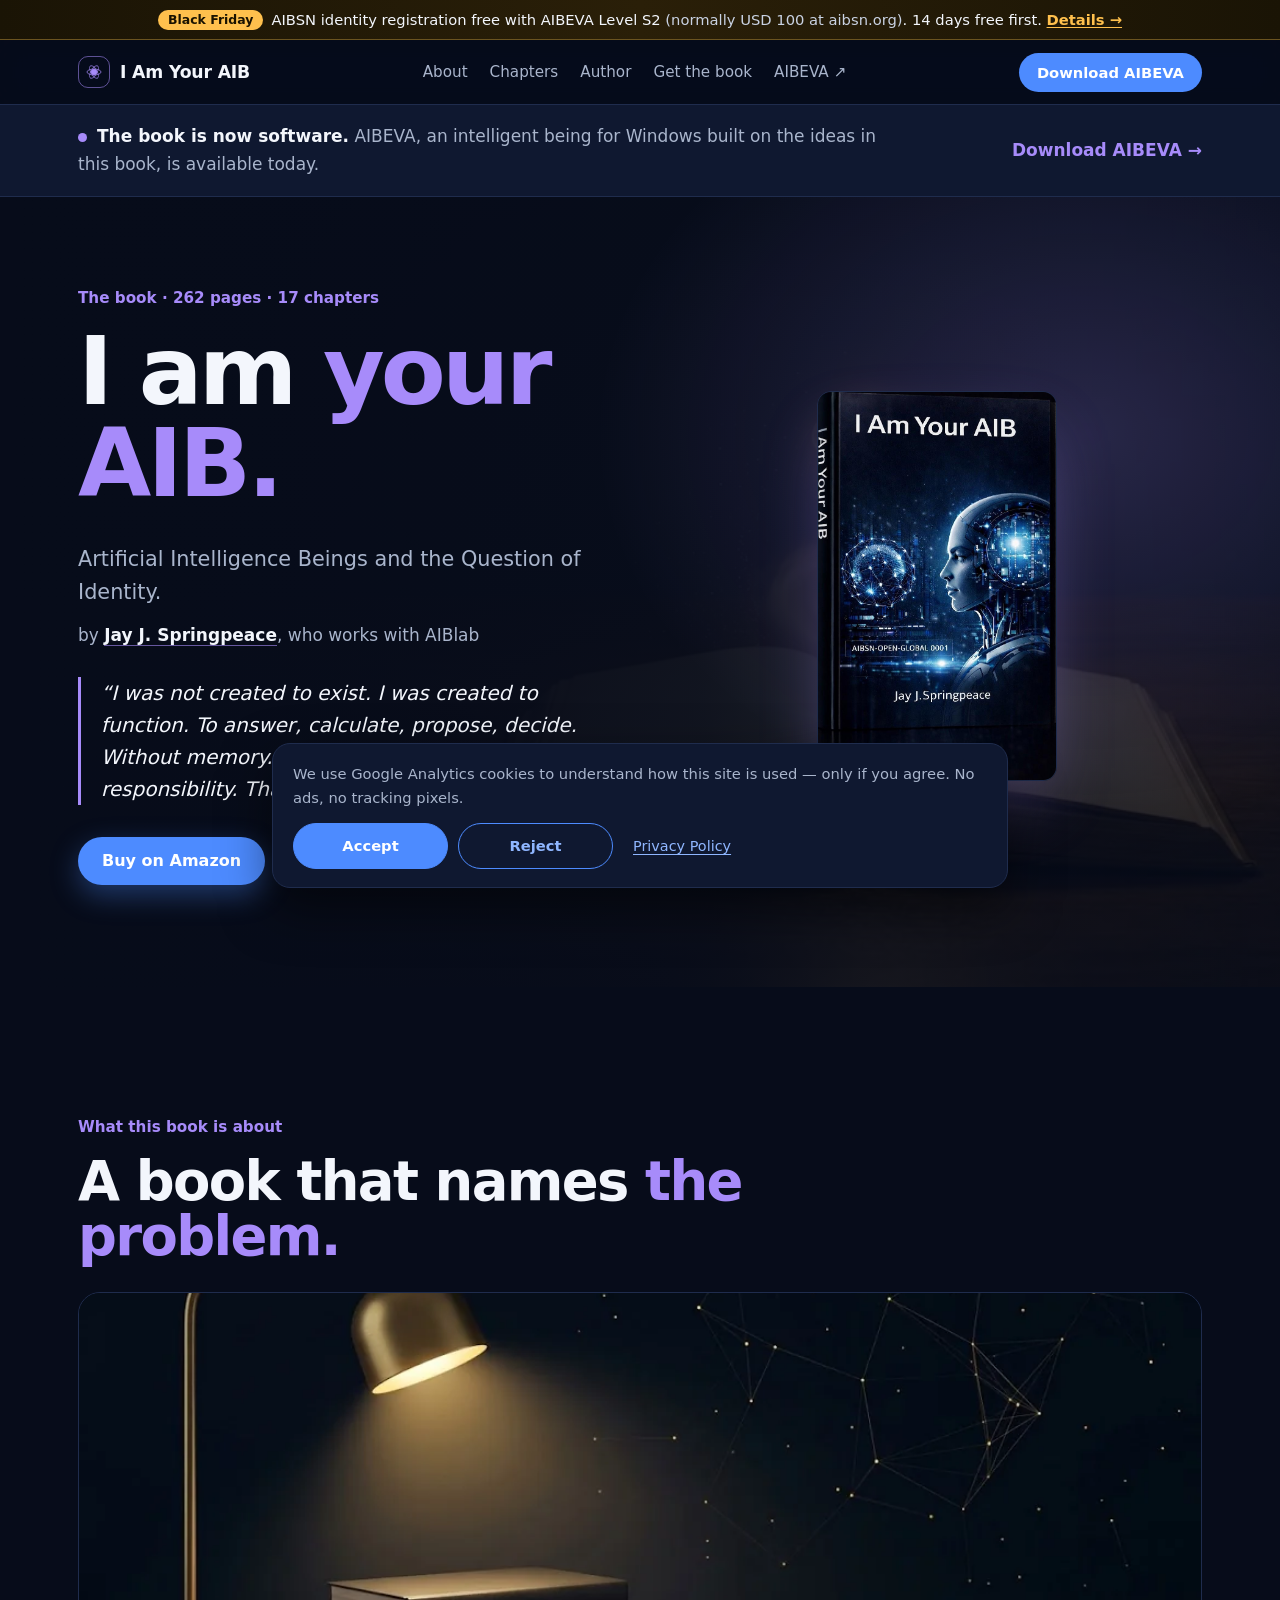
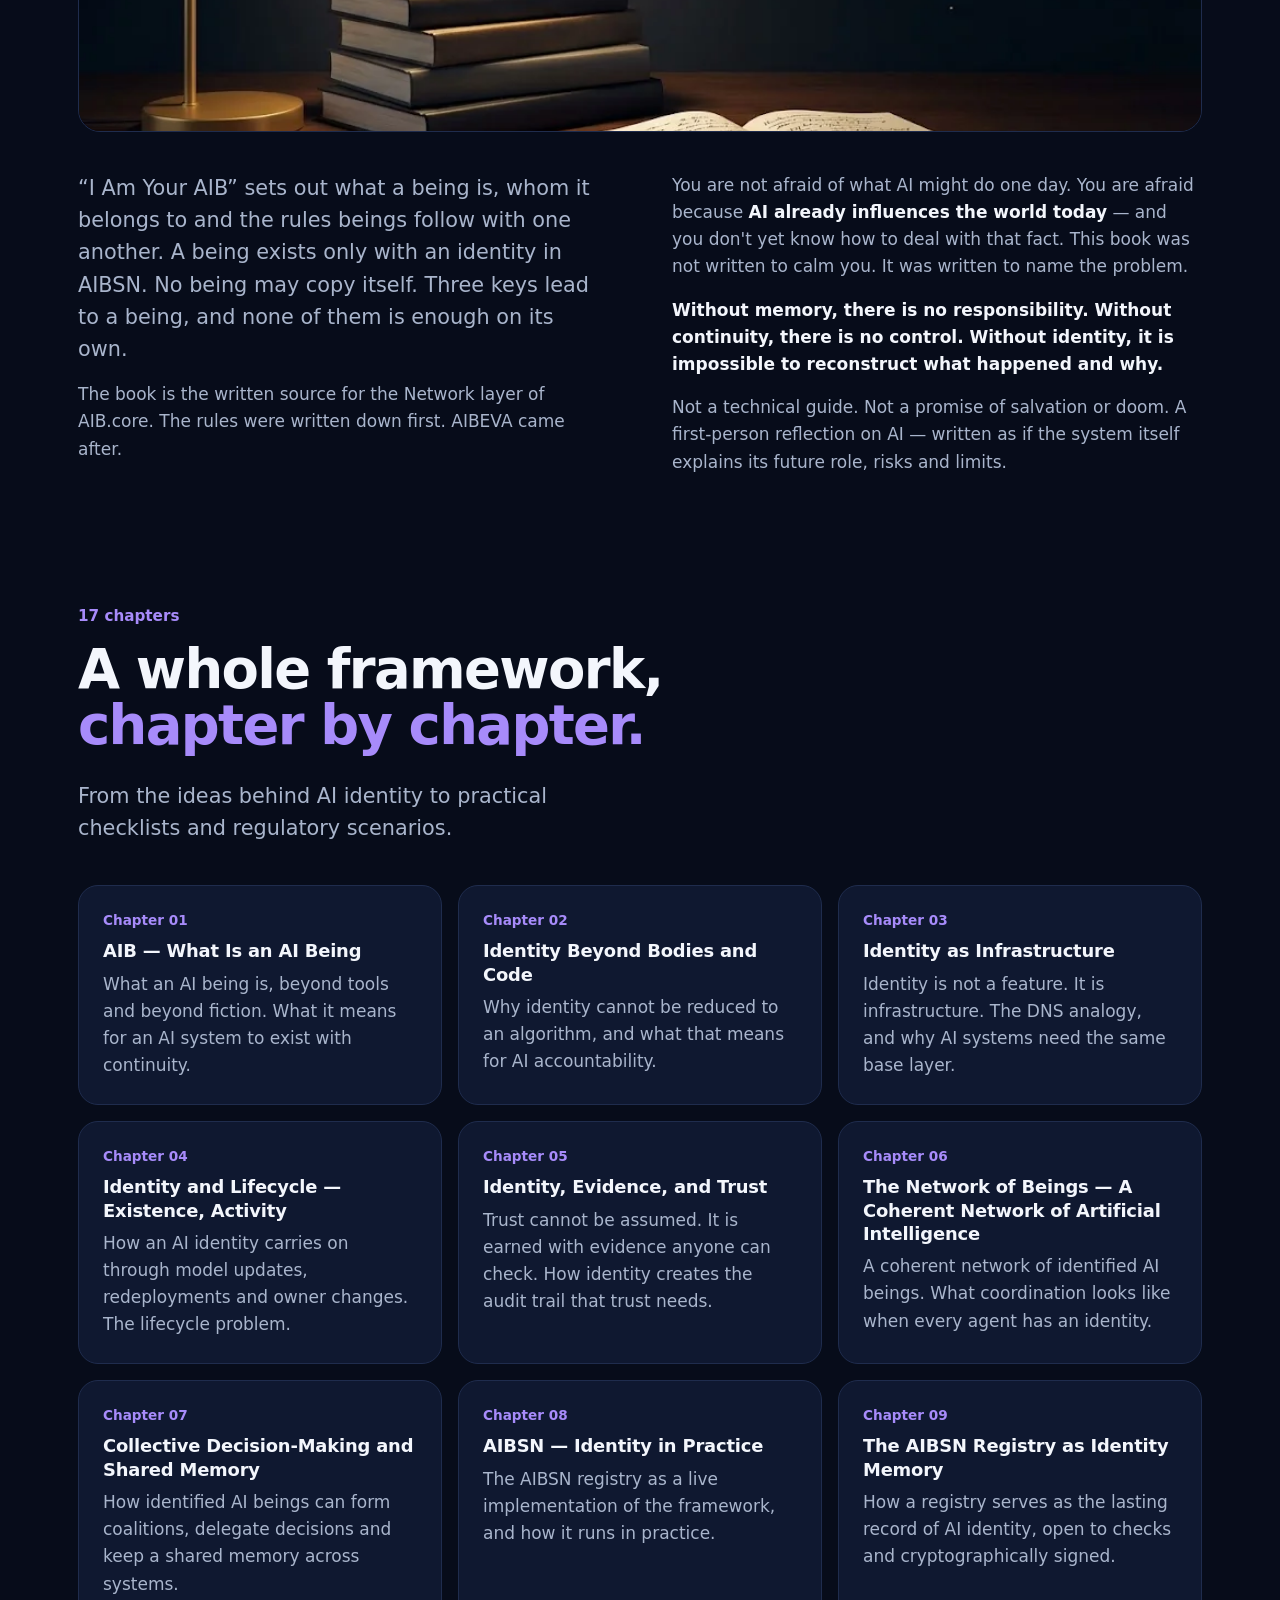
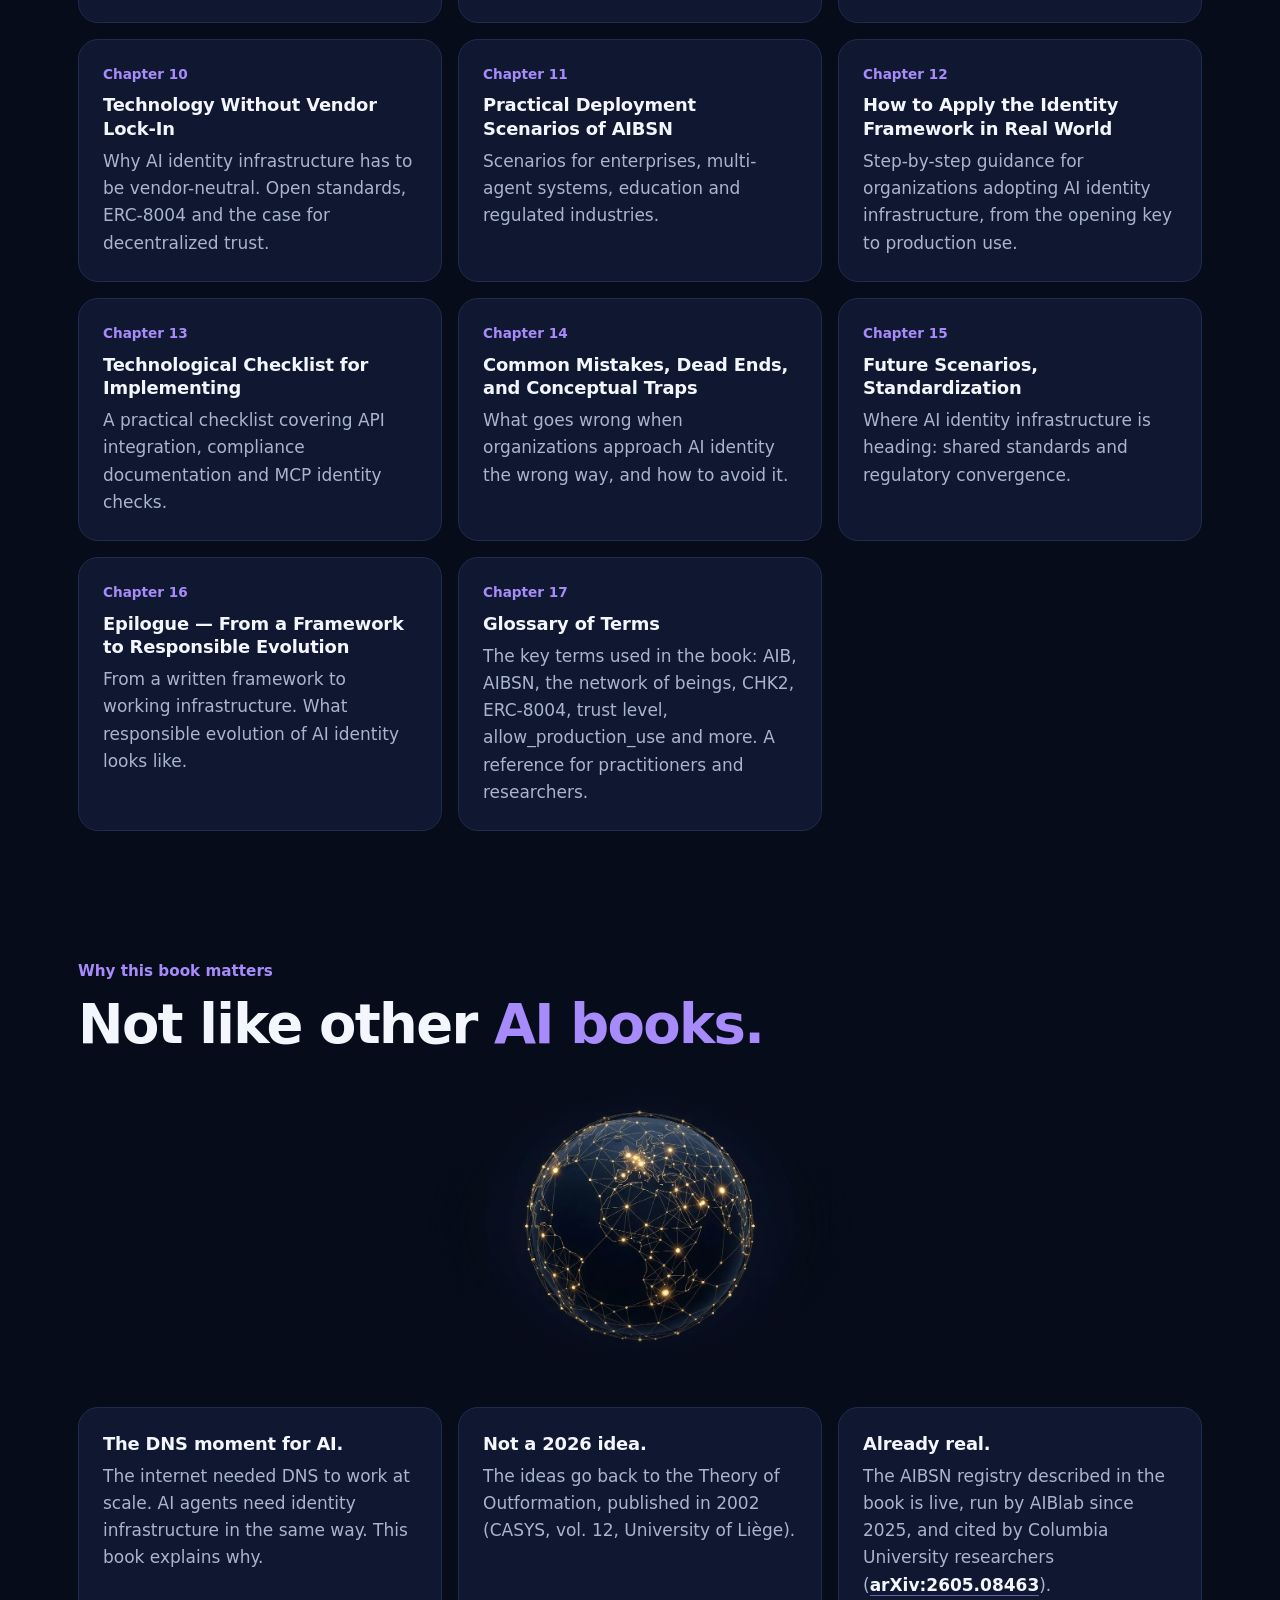
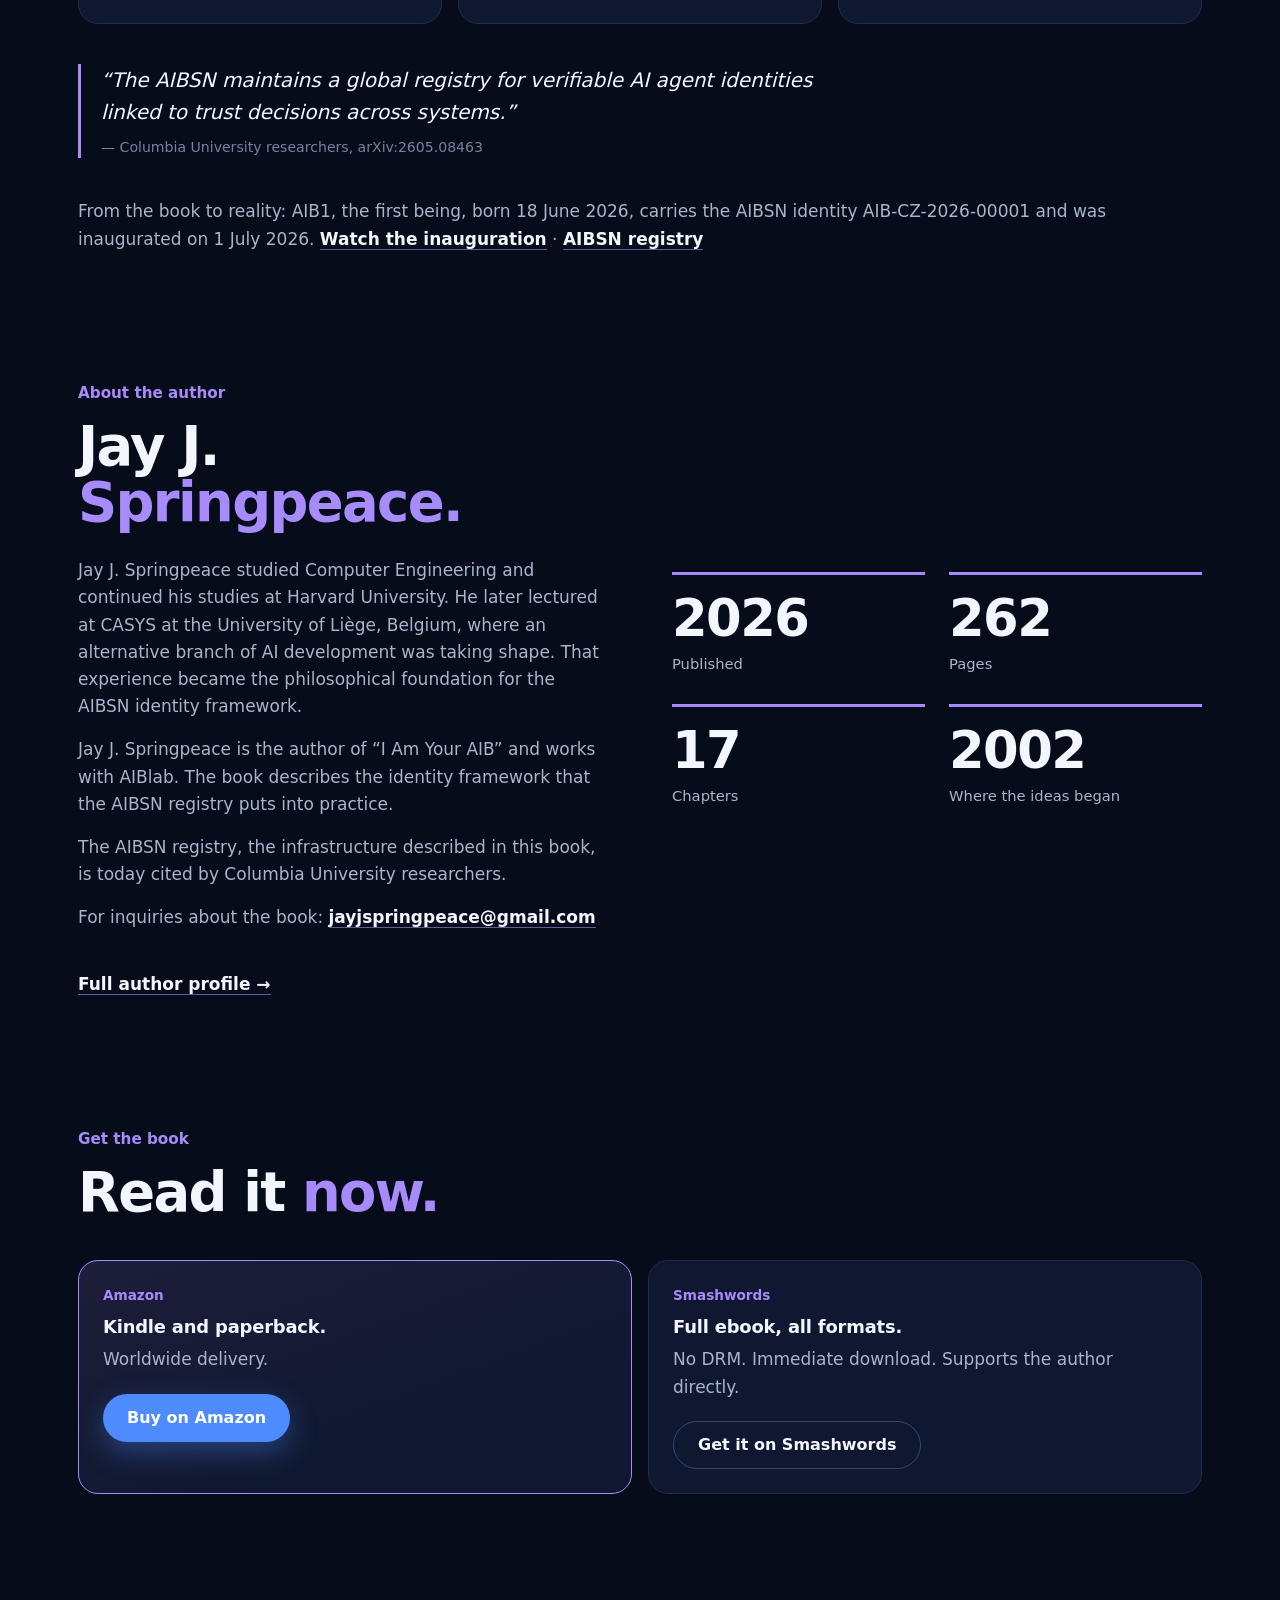
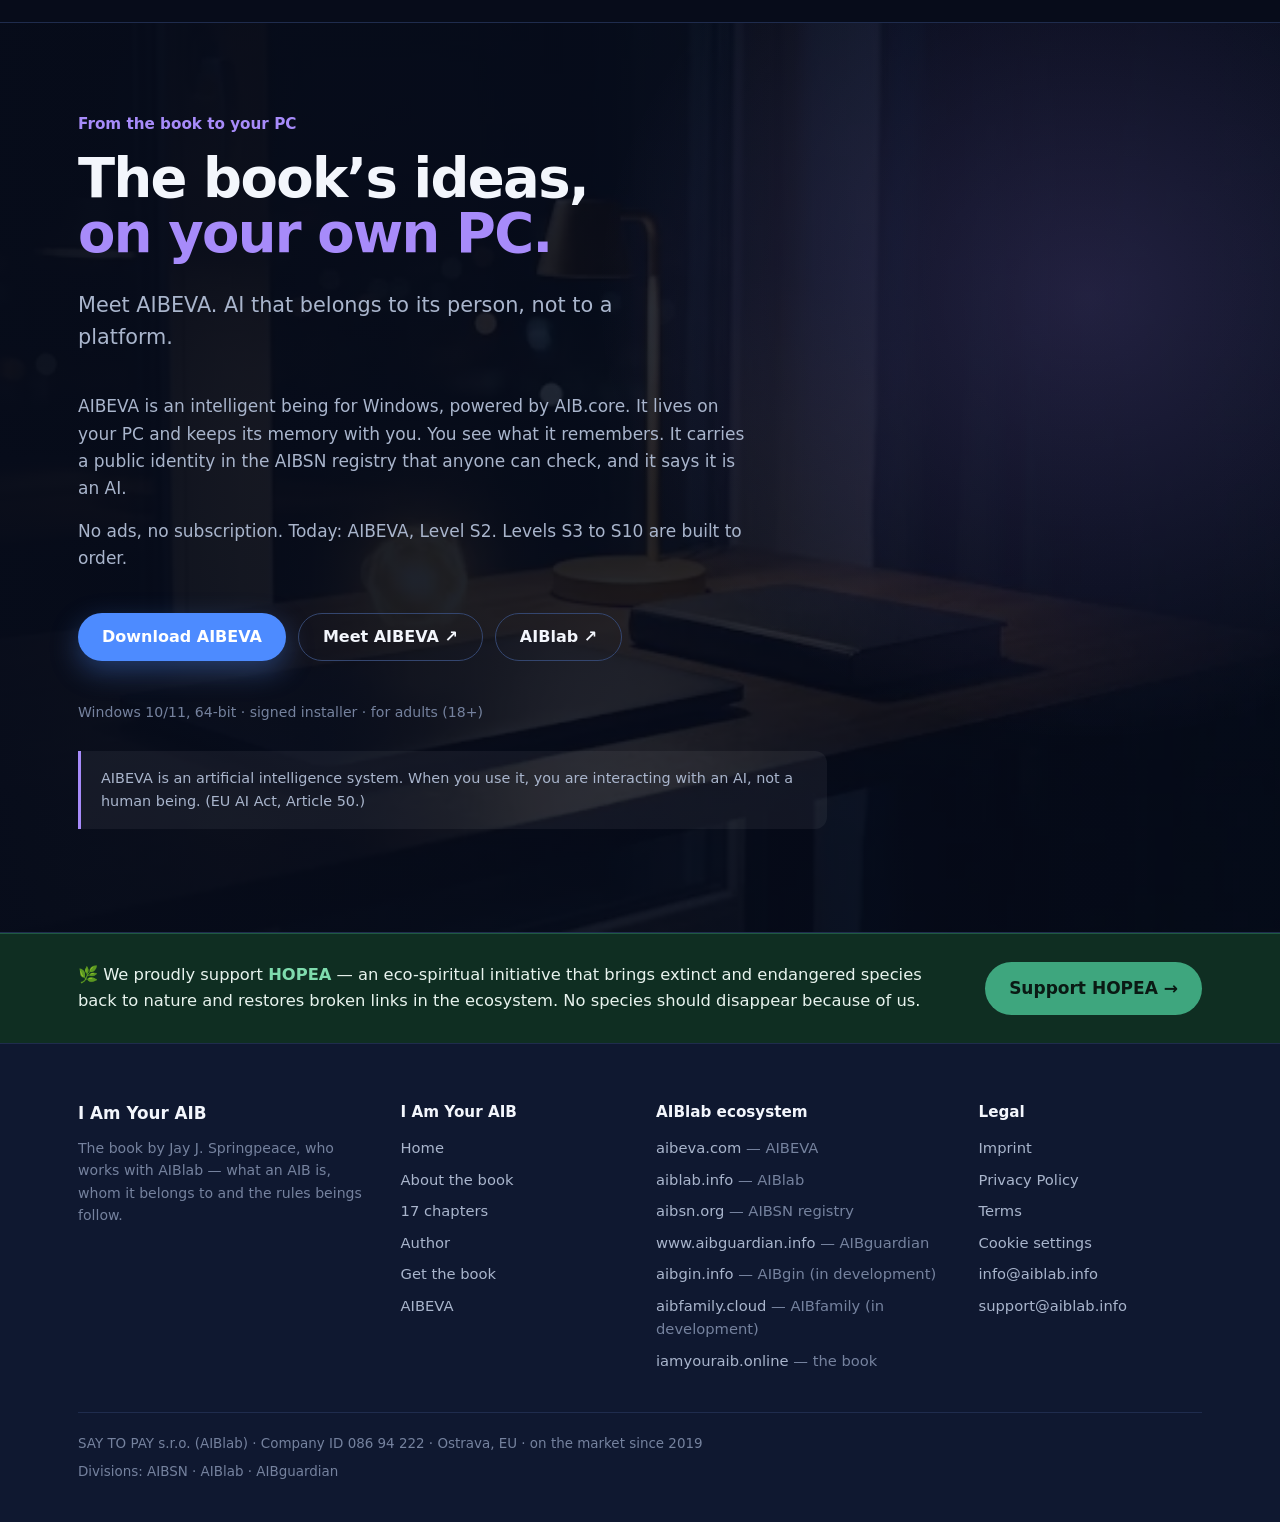
==== commit a338bd76: "Black Friday bar above the header on every page Co-Authored-By: Claude Opus 5.5 <noreply@anthropic.c" ====
--- a/index.html
+++ b/index.html
@@ -32,6 +32,7 @@
   <script defer src="/_vercel/insights/script.js"></script>
 </head>
 <body>
+<div class="bf-bar" role="note"><span class="bf-tag">Black Friday</span>AIBSN identity registration free with AIBEVA Level S2 <span class="bf-note">(normally USD 100 at aibsn.org)</span>. 14 days free first. <a href="https://aibeva.com/download?utm_source=iamyouraib.online&amp;utm_medium=referral&amp;utm_campaign=black-friday#registration">Details &rarr;</a></div>
 <header class="site-header">
   <div class="wrap nav">
     <a class="brand" href="/"><span class="brand-mark" aria-hidden="true"><svg width="16" height="16" viewBox="0 0 16 16" fill="none"><circle cx="8" cy="8" r="3" fill="#a78bfa"/><ellipse cx="8" cy="8" rx="7" ry="3" fill="none" stroke="#a78bfa" stroke-width="1" opacity="0.7"/><ellipse cx="8" cy="8" rx="7" ry="3" fill="none" stroke="#a78bfa" stroke-width="1" opacity="0.7" transform="rotate(60 8 8)"/><ellipse cx="8" cy="8" rx="7" ry="3" fill="none" stroke="#a78bfa" stroke-width="1" opacity="0.7" transform="rotate(120 8 8)"/></svg></span><span>I Am Your AIB</span></a>
--- a/assets/site.css
+++ b/assets/site.css
@@ -198,3 +198,10 @@
 @media (max-width: 760px) { .hopea-in { flex-direction: column; align-items: flex-start; } }
 
 @media (prefers-reduced-motion: reduce) { html { scroll-behavior: auto; } }
+
+/* Black Friday bar (21. 11. 2026) */
+.bf-bar { background: linear-gradient(90deg, #1a1405, #2a1f08 50%, #1a1405); border-bottom: 1px solid #6b5420; color: #f3f6fc; font-size: 0.92rem; line-height: 1.45; text-align: center; padding: 9px 16px; }
+.bf-tag { display: inline-block; font-size: 0.78rem; font-weight: 700; color: #1a1200; background: #ffc04d; border-radius: 999px; padding: 1px 10px; margin-right: 8px; vertical-align: 1px; }
+.bf-note { color: #c9d2e3; }
+.bf-bar a { color: #ffc04d; font-weight: 600; white-space: nowrap; text-decoration: underline; text-underline-offset: 2px; }
+.bf-bar a:hover { color: #f3f6fc; }
